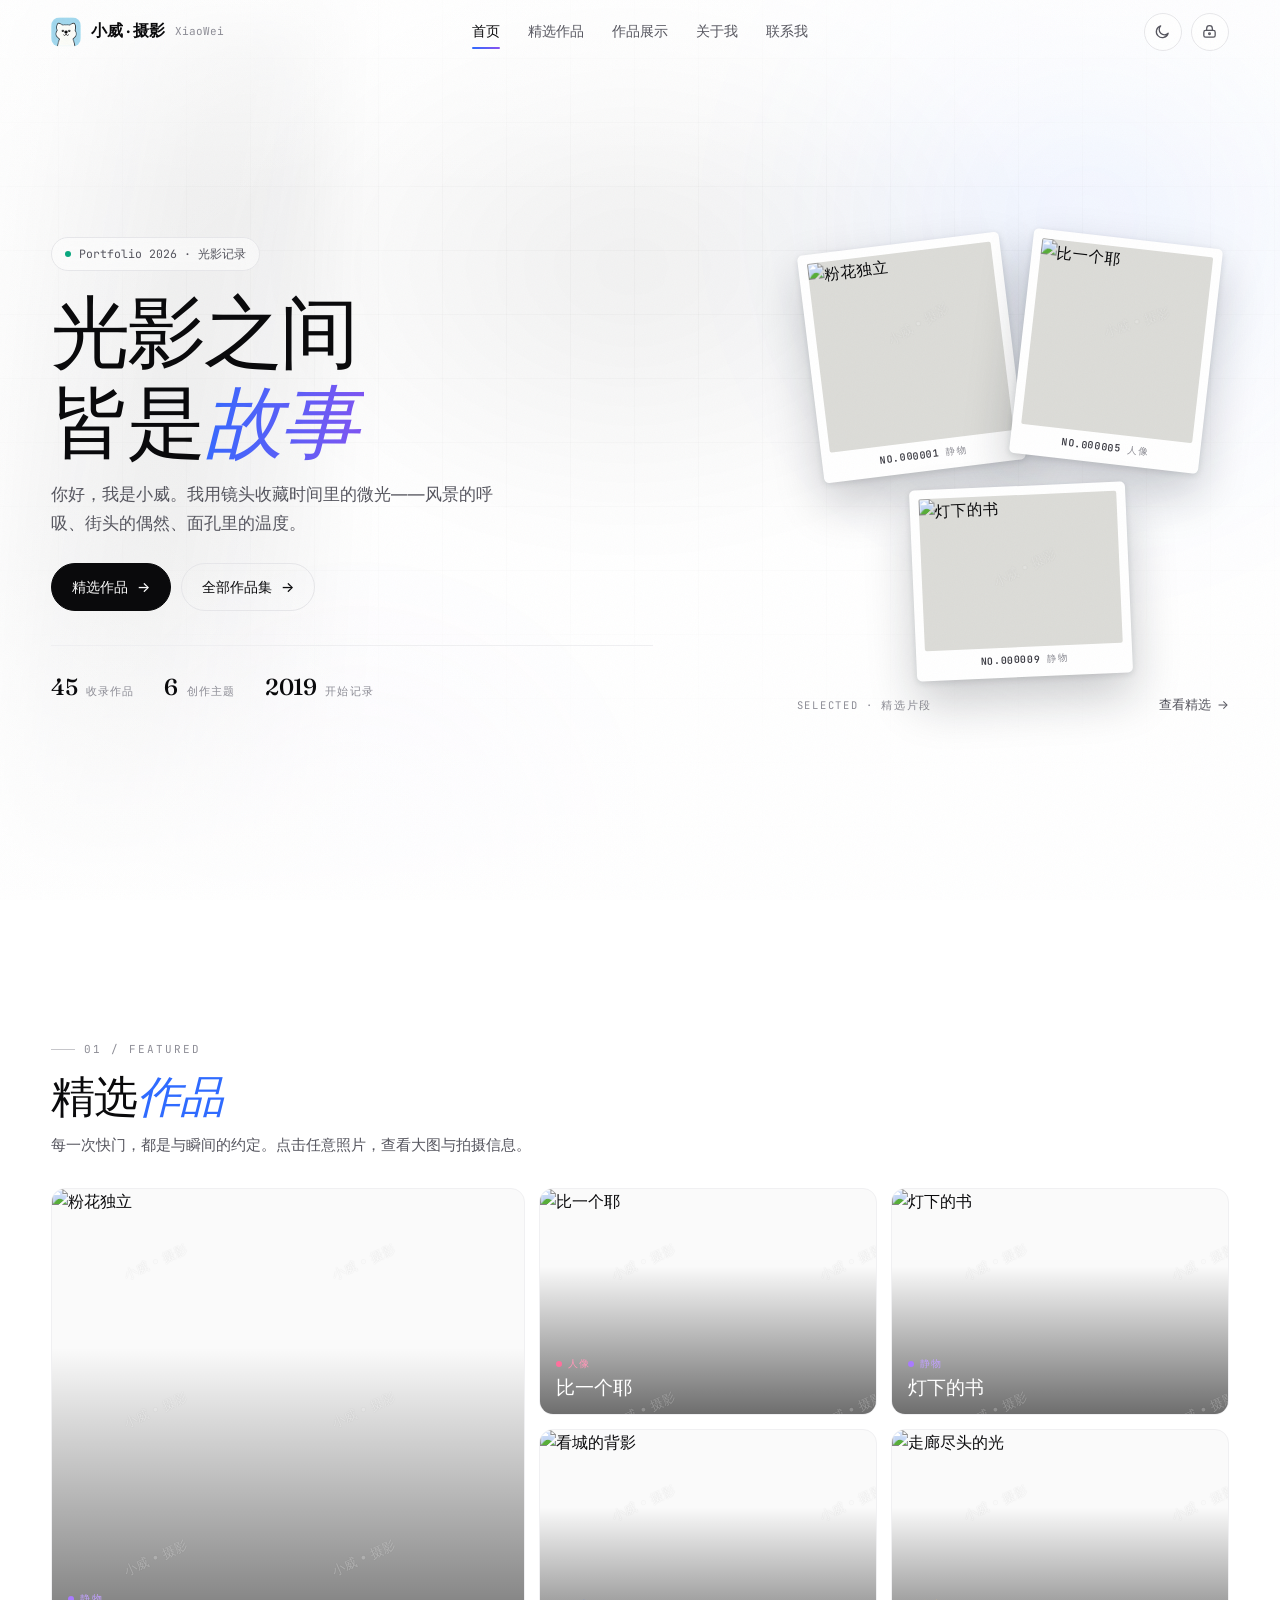
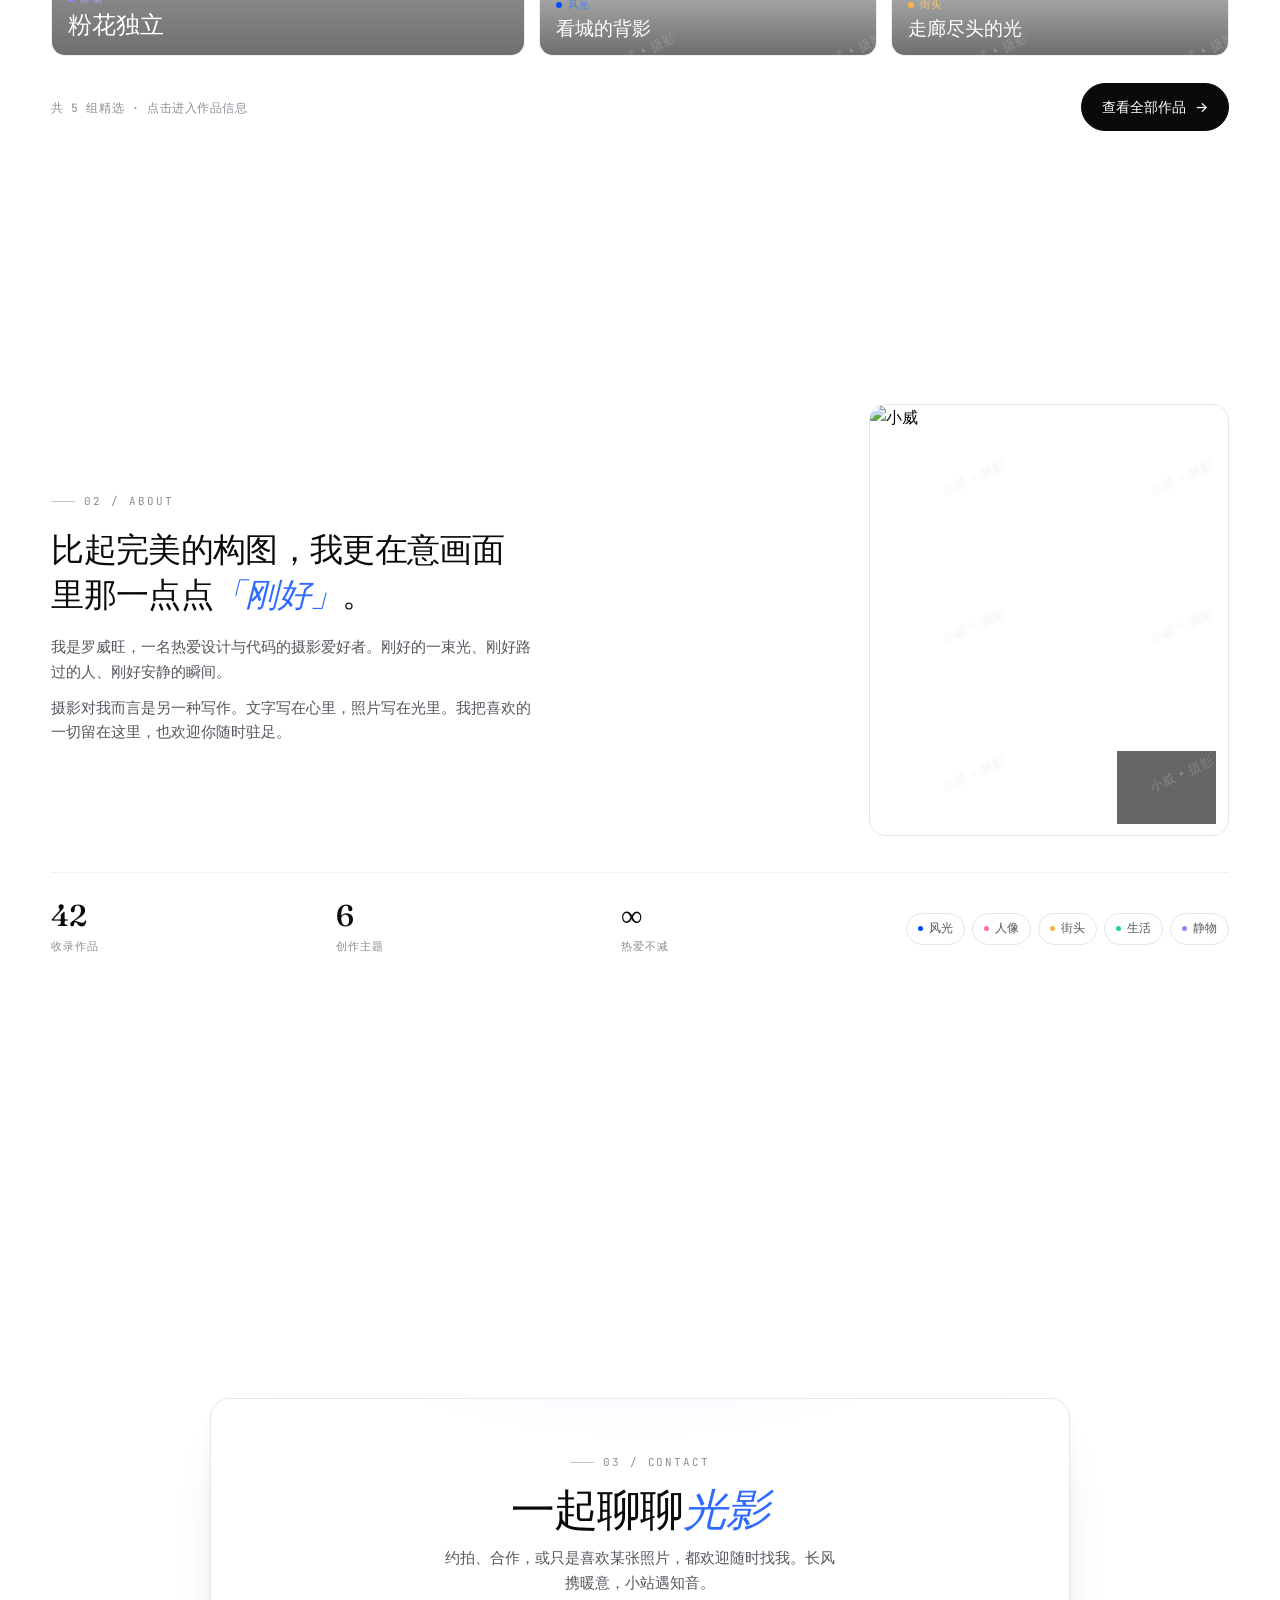
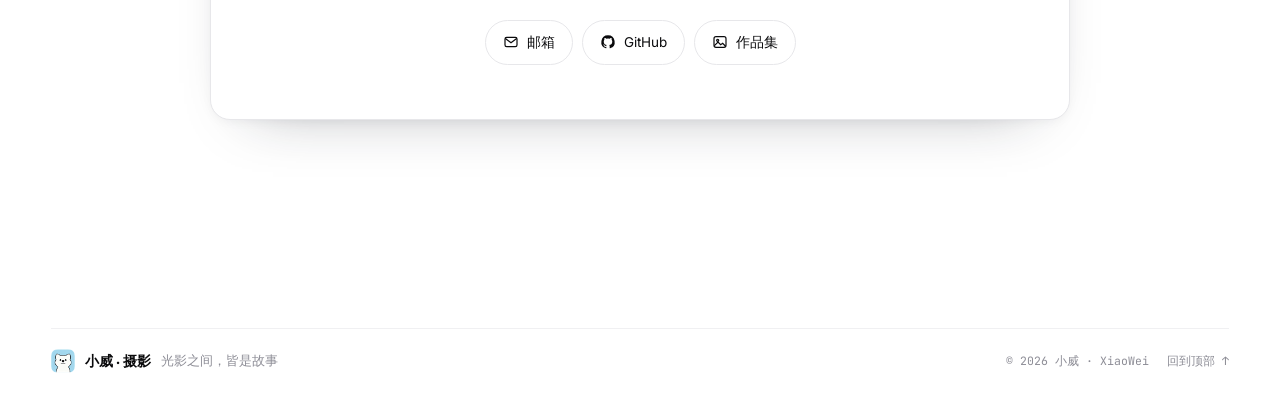
==== sywzs.html @ 2f523d9e "Update and rename seyinwaye.html to sywzs.html" ====
<!DOCTYPE html>
<html lang="zh-CN" data-theme="light" class="is-home js"><head>
<meta charset="UTF-8">
<meta name="viewport" content="width=device-width, initial-scale=1.0">
<meta name="color-scheme" content="dark light">
<title>小威 · 摄影</title>
<meta name="description" content="小威 · 摄影">
<link rel="icon" type="image/png" href="images/2026091175545-nobg.png">
<link rel="preconnect" href="https://fonts.googleapis.com">
<link rel="preconnect" href="https://fonts.gstatic.com" crossorigin="">
<link rel="stylesheet" href="https://fonts.googleapis.com/css2?family=Fraunces:ital,opsz,wght@0,9..144,300..600;1,9..144,300..600&amp;family=Inter:wght@400;500;600;700&amp;family=JetBrains+Mono:wght@400;500&amp;display=swap">
<script>
/* 首屏前置：主题与动画开关，避免闪烁 */
(function () {
  var d = document.documentElement;
  d.classList.add('js');
  try {
    var t = localStorage.getItem('xw:theme');
    if (!t) t = (window.matchMedia && window.matchMedia('(prefers-color-scheme: light)').matches) ? 'light' : 'dark';
    d.dataset.theme = t;
  } catch (e) {}
})();
</script>
<style>
/* ====================================================================
   小威 · 摄影  —  设计系统
   黑白为骨、彩色为神：中性灰阶打底，彩色只做点缀
   ==================================================================== */

/* ---------- 01 Token ---------- */
:root{
  --bg:#08080a;
  --bg-2:#0d0d10;
  --surface:#141417;
  --surface-2:#1b1b20;
  --line:#2a2a30;
  --line-2:#1c1c21;
  --fg:#f8f8f9;
  --fg-2:#9d9da6;
  --fg-3:#6d6d77;

  --accent:#5b8cff;
  --accent-2:#a97bff;
  --pink:#ff6f9c;
  --mint:#25d0a5;
  --amber:#ffb340;
  --accent-soft:rgba(91,140,255,.14);

  --scrim:rgba(0,0,0,.72);
  --shadow:0 30px 80px -50px rgba(0,0,0,.95);
  --shadow-2:0 18px 44px -28px rgba(0,0,0,.7);

  --serif:"Fraunces","Songti SC","Noto Serif SC",Georgia,"Times New Roman",serif;
  --sans:"Inter","PingFang SC","Microsoft YaHei","Noto Sans SC","Helvetica Neue",Arial,sans-serif;
  --mono:"JetBrains Mono",ui-monospace,SFMono-Regular,Consolas,Menlo,monospace;

  --wrap:1280px;
  --pad:clamp(18px,4vw,54px);
  --nav-h:64px;
  --ease:cubic-bezier(.22,.68,.28,1);
  --ease-out:cubic-bezier(.16,.84,.3,1);
}
html[data-theme="light"]{
  --bg:#ffffff;
  --bg-2:#f7f7f8;
  --surface:#ffffff;
  --surface-2:#fafafa;
  --line:#e7e7ea;
  --line-2:#f0f0f2;
  --fg:#0a0a0c;
  --fg-2:#56565f;
  --fg-3:#8d8d96;
  --accent:#2f6bff;
  --accent-2:#8a52f0;
  --pink:#e8457a;
  --mint:#0aa87f;
  --amber:#d98a00;
  --accent-soft:rgba(47,107,255,.10);
  --scrim:rgba(0,0,0,.66);
  --shadow:0 30px 70px -50px rgba(0,0,0,.45);
  --shadow-2:0 18px 40px -30px rgba(0,0,0,.35);
}

/* 分类色：彩色点缀的主要载体 */
[data-cat="风光"]{--cc:var(--accent)}
[data-cat="人像"]{--cc:var(--pink)}
[data-cat="街头"]{--cc:var(--amber)}
[data-cat="生活"]{--cc:var(--mint)}
[data-cat="静物"]{--cc:var(--accent-2)}
[data-cat="全部"]{--cc:var(--fg-2)}

/* ---------- 02 Base ---------- */
*,*::before,*::after{margin:0;padding:0;box-sizing:border-box}
html{
  -webkit-text-size-adjust:100%;scroll-behavior:auto;
  scrollbar-width:none;-ms-overflow-style:none;   /* 去掉整站滚动条 */
}
html::-webkit-scrollbar,body::-webkit-scrollbar,
.panel::-webkit-scrollbar,.sheet::-webkit-scrollbar{width:0;height:0;display:none}
/* 顶栏是 fixed 定位：文档只要横向溢出 12px，顶栏就会跟着变宽，
   三个圆形按钮看起来就会向右偏移（动画结束后才恢复）。这里给右侧留出余量。 */
.page-head{padding-right:2px}
.page-head .head-row{overflow:visible}
body{
  font-family:var(--sans);font-size:15.5px;line-height:1.72;
  background:var(--bg);color:var(--fg);
  overflow-x:hidden;-webkit-font-smoothing:antialiased;
  transition:background-color .45s ease,color .45s ease;
}
body.no-scroll{overflow:hidden}
img{
  display:block;max-width:100%;height:auto;
  /* 图片不允许拖拽 / 长按菜单 / 直接保存 */
  -webkit-user-drag:none;user-select:none;-webkit-user-select:none;
  pointer-events:none;-webkit-touch-callout:none;
}
a{color:inherit;text-decoration:none}
button,input,textarea{font:inherit;color:inherit;background:none;border:0}
button{cursor:pointer}
textarea{resize:none}
::selection{background:color-mix(in srgb,var(--accent) 42%,transparent);color:var(--fg)}
:focus-visible{outline:2px solid var(--accent);outline-offset:3px;border-radius:8px}

.wrap{width:100%;max-width:var(--wrap);margin:0 auto;padding-inline:var(--pad)}
.route-view{display:none}
.route-view.active{display:block}
/* 作品集页：内容少时也把版权栏压在页面底部 */
#view-works.active{display:flex;flex-direction:column;min-height:100vh}
#view-works.active .gallery-wrap{flex:1 0 auto}
#view-works.active .foot{padding-bottom:14px}
.mono{font-family:var(--mono)}

.grain{
  position:fixed;inset:0;z-index:200;pointer-events:none;opacity:.05;mix-blend-mode:overlay;
  background-image:url("data:image/svg+xml,%3Csvg xmlns='http://www.w3.org/2000/svg' width='150' height='150'%3E%3Cfilter id='n'%3E%3CfeTurbulence type='fractalNoise' baseFrequency='.9' numOctaves='3'/%3E%3C/filter%3E%3Crect width='100%25' height='100%25' filter='url(%23n)'/%3E%3C/svg%3E");
}
html[data-theme="light"] .grain{opacity:.035;mix-blend-mode:multiply}
/* 浅色模式下卡片用柔和投影代替纯描边，层次更清楚 */
html[data-theme="light"] .cta{
  box-shadow:0 26px 60px -42px rgba(24,28,40,.42),0 3px 14px -6px rgba(24,28,40,.10);
}
html[data-theme="light"] .cfab{
  box-shadow:0 20px 44px -30px rgba(24,28,40,.38),0 2px 10px -5px rgba(24,28,40,.09);
}

/* ---------- 03 动画系统 ---------- */
[data-anim]{
  transition:opacity .85s var(--ease-out),transform .85s var(--ease-out);
  transition-delay:var(--d,0ms);
}
html.js [data-anim]{opacity:0}
html.js [data-anim="up"]{transform:translate3d(0,28px,0)}
html.js [data-anim="fade"]{transform:none}
html.js [data-anim="left"]{transform:translate3d(-30px,0,0)}
html.js [data-anim="right"]{transform:translate3d(30px,0,0)}
html.js [data-anim="scale"]{transform:scale(.965)}
html.js [data-anim].in{opacity:1;transform:none}

html.js [data-anim="mask"]{opacity:1;transform:none}
[data-anim="mask"]{display:block;overflow:hidden;padding:.12em .1em .38em;margin:-.12em -.1em -.38em}
[data-anim="mask"]>span{display:block;transition:transform 1.05s var(--ease-out);transition-delay:var(--d,0ms)}
html.js [data-anim="mask"]>span{transform:translate3d(0,152%,0)}
html.js [data-anim="mask"].in>span{transform:none}

@keyframes riseIn{from{opacity:0;transform:translate3d(0,16px,0)}to{opacity:1;transform:none}}
@keyframes chipIn{from{opacity:0;transform:translate3d(-16px,6px,0)}to{opacity:1;transform:none}}
@keyframes popIn{from{opacity:0;transform:scale(.945)}to{opacity:1;transform:none}}
@keyframes fadeIn{from{opacity:0}to{opacity:1}}
@keyframes barIn{from{opacity:0;transform:translate3d(0,-100%,0)}to{opacity:1;transform:none}}
@keyframes panelIn{from{opacity:0;transform:translate3d(24px,0,0)}to{opacity:1;transform:none}}
@keyframes beat{0%{transform:scale(1)}28%{transform:scale(1.35)}50%{transform:scale(.94)}72%{transform:scale(1.12)}100%{transform:scale(1)}}
@keyframes spin{to{transform:rotate(360deg)}}
@keyframes drift{0%,100%{transform:translate3d(0,0,0) scale(1)}50%{transform:translate3d(3.5vw,2.5vw,0) scale(1.1)}}
@keyframes drift2{0%,100%{transform:translate3d(0,0,0) scale(1.08)}50%{transform:translate3d(-3vw,-2vw,0) scale(.94)}}
@keyframes gridPan{to{transform:translate3d(-64px,-64px,0)}}
@keyframes beamSweep{0%{transform:translate3d(-12vw,0,0);opacity:0}15%{opacity:.6}85%{opacity:.4}100%{transform:translate3d(105vw,0,0);opacity:0}}
@keyframes pulseDot{0%{box-shadow:0 0 0 0 color-mix(in srgb,var(--cc,var(--accent)) 60%,transparent)}70%{box-shadow:0 0 0 8px transparent}100%{box-shadow:0 0 0 0 transparent}}
@keyframes sheenText{0%,100%{background-position:0% 50%}50%{background-position:100% 50%}}

/* ---------- 04 顶栏 ---------- */
.topbar{
  position:fixed;inset:0 0 auto 0;z-index:100;height:var(--nav-h);
  display:flex;align-items:center;border-bottom:1px solid transparent;
  transition:background-color .35s ease,border-color .35s ease;
}
html.js .topbar{animation:barIn .7s var(--ease-out) .1s both}
.topbar.scrolled{
  background:color-mix(in srgb,var(--bg) 88%,transparent);
  backdrop-filter:saturate(150%) blur(18px);
  border-bottom-color:var(--line-2);
}
.bar{position:relative;display:flex;align-items:center;gap:14px;max-width:100%}
.brand{display:flex;align-items:center;gap:10px}
.brand img{width:30px;height:30px;border-radius:9px}
.brand b{font-family:var(--serif);font-weight:600;font-size:15.5px}
.brand span{font-family:var(--mono);font-size:11px;color:var(--fg-3)}
.nav{position:absolute;left:50%;transform:translateX(-50%);display:flex;align-items:center;gap:2px}
.nav a{
  position:relative;padding:8px 13px;border-radius:9px;font-size:14px;color:var(--fg-2);
  transition:color .22s;white-space:nowrap;
}
.nav a::after{
  content:"";position:absolute;left:13px;right:13px;bottom:3px;height:1.5px;border-radius:2px;
  background:linear-gradient(90deg,var(--accent),var(--accent-2));
  transform:scaleX(0);transform-origin:left;transition:transform .34s var(--ease-out);
}
.nav a:hover{color:var(--fg)}
.nav a.on{color:var(--fg)}
.nav a.on::after{transform:scaleX(1)}
.tools{display:flex;align-items:center;gap:9px;margin-left:auto}
.icon-btn{
  width:38px;height:38px;border-radius:10px;display:inline-flex;align-items:center;justify-content:center;
  border:1px solid var(--line);color:var(--fg-2);background:color-mix(in srgb,var(--surface) 70%,transparent);
  transition:color .2s,border-color .2s,transform .18s var(--ease-out);
}
.icon-btn:hover{color:var(--fg);border-color:var(--fg-3);transform:translateY(-1px)}
.icon-btn:active{transform:scale(.94)}
.icon-btn svg{width:17px;height:17px}
/* 切换主题时先冻结所有过渡，避免边框/文字颜色在整屏动画结束后才补变 */
html.no-transition *,html.no-transition *::before,html.no-transition *::after{transition:none!important}
/* 明暗切换：圆形按钮；点击后以按钮为圆心放大覆盖整屏 */
.round-btn{border-radius:50%;position:relative}
.round-btn svg{animation:themeIconIn .5s var(--ease-out)}
@keyframes themeIconIn{from{opacity:0;transform:scale(.35) rotate(-140deg)}to{opacity:1;transform:none}}
::view-transition-old(root),::view-transition-new(root){animation:none;mix-blend-mode:normal}
::view-transition-old(root){z-index:1}
::view-transition-new(root){z-index:2}
.menu-btn{display:none;border-radius:50%}
@media(max-width:1080px){.nav{display:none}.menu-btn{display:inline-flex}}

.sheet{
  position:fixed;inset:0;z-index:110;background:var(--bg);
  display:flex;flex-direction:column;padding:18px var(--pad) 28px;
  transform:translateY(-100%);visibility:hidden;
  transition:transform .55s var(--ease-out),visibility .55s;
}
.sheet.open{transform:none;visibility:visible}
.sheet-head{display:flex;align-items:center;justify-content:space-between;height:var(--nav-h);margin-bottom:18px}
.sheet-list{display:flex;flex-direction:column}
.sheet-list a{
  display:flex;align-items:center;padding:16px 4px;font-family:var(--serif);
  font-size:clamp(24px,6.4vw,32px);font-weight:500;border-bottom:1px solid var(--line-2);color:var(--fg-2);
  transition:color .2s;
}
.sheet-list a:hover,.sheet-list a.on{color:var(--fg)}
.sheet .sfoot{margin-top:auto;font-family:var(--mono);font-size:12px;color:var(--fg-3);letter-spacing:.06em}

/* ---------- 05 按钮 ---------- */
.btn{
  display:inline-flex;align-items:center;gap:9px;padding:11px 20px;border-radius:999px;
  border:1px solid var(--line);background:transparent;font-size:14px;font-weight:500;
  transition:transform .2s var(--ease-out),border-color .2s,background-color .2s,color .2s;
}
.btn svg{width:16px;height:16px}
.btn:hover{transform:translateY(-2px);border-color:var(--fg-3)}
.btn--primary{background:var(--fg);border-color:var(--fg);color:var(--bg)}
.btn--primary:hover{background:color-mix(in srgb,var(--fg) 86%,transparent)}
.btn .arw{transition:transform .3s var(--ease-out)}
.btn:hover .arw{transform:translateX(4px)}

/* ---------- 06 整屏 ---------- */
.screen{
  position:relative;min-height:100svh;display:flex;flex-direction:column;justify-content:center;
  padding:calc(var(--nav-h) + 26px) 0 clamp(18px,3vh,32px);
}
.eyebrow{
  display:inline-flex;align-items:center;gap:9px;font-family:var(--mono);
  font-size:11px;color:var(--fg-3);letter-spacing:.18em;text-transform:uppercase;
}
.eyebrow::before{content:"";width:24px;height:1px;background:currentColor;opacity:.5}
.sec-head h2,.h2{
  font-family:var(--serif);font-weight:500;font-size:clamp(26px,3.7vw,44px);
  line-height:1.1;letter-spacing:-.025em;margin:14px 0 12px;
}
.sec-head h2 em{font-style:italic;color:var(--accent)}
.sec-head p{color:var(--fg-2);font-size:14.5px;max-width:58ch}
.dot{width:6px;height:6px;border-radius:50%;background:var(--cc,var(--accent));display:inline-block;flex:0 0 auto}

/* ---------- 07 Hero ---------- */
.hero{padding-bottom:clamp(30px,5vh,56px);overflow:hidden}
.hero-bg{position:absolute;inset:0;z-index:0;overflow:hidden;background:var(--bg)}
.hero-bg>span{position:absolute;display:block;pointer-events:none}

.l-spot{
  width:120vw;height:120vh;left:-25vw;top:-40vh;
  background:radial-gradient(38% 38% at 62% 58%,color-mix(in srgb,var(--fg) 12%,transparent),transparent 70%);
  filter:blur(40px);opacity:.9;animation:drift 30s ease-in-out infinite;
}
.l-halo{
  width:62vw;height:62vw;right:-16vw;top:-14vw;border-radius:50%;
  background:radial-gradient(circle at 50% 50%,var(--accent),transparent 62%);
  filter:blur(90px);opacity:.2;animation:drift2 36s ease-in-out infinite;
}
.l-halo2{
  width:44vw;height:44vw;left:6vw;bottom:-18vw;border-radius:50%;
  background:radial-gradient(circle at 50% 50%,var(--accent-2),transparent 64%);
  filter:blur(90px);opacity:.14;animation:drift 42s ease-in-out infinite reverse;
}
.l-grid{
  inset:-70px;opacity:.5;animation:gridPan 34s linear infinite;
  background-image:
    linear-gradient(to right,color-mix(in srgb,var(--fg) 9%,transparent) 1px,transparent 1px),
    linear-gradient(to bottom,color-mix(in srgb,var(--fg) 9%,transparent) 1px,transparent 1px);
  background-size:64px 64px;
  -webkit-mask-image:radial-gradient(120% 95% at 50% 30%,#000 8%,transparent 72%);
  mask-image:radial-gradient(120% 95% at 50% 30%,#000 8%,transparent 72%);
}
.l-beam{
  top:0;bottom:0;width:26vw;
  background:linear-gradient(100deg,transparent,color-mix(in srgb,var(--fg) 7%,transparent) 50%,transparent);
  filter:blur(30px);animation:beamSweep 19s ease-in-out infinite;
}
.l-vig{
  inset:0;background:
    radial-gradient(120% 90% at 50% 40%,transparent 30%,color-mix(in srgb,var(--bg) 88%,transparent) 100%),
    linear-gradient(180deg,color-mix(in srgb,var(--bg) 70%,transparent) 0%,transparent 22%,transparent 62%,var(--bg) 100%);
}
html[data-theme="light"] .l-spot{opacity:.5}
html[data-theme="light"] .l-halo{opacity:.09}
html[data-theme="light"] .l-halo2{opacity:.06}
html[data-theme="light"] .l-grid{
  opacity:.38;
  background-image:
    linear-gradient(to right,color-mix(in srgb,var(--fg) 6%,transparent) 1px,transparent 1px),
    linear-gradient(to bottom,color-mix(in srgb,var(--fg) 6%,transparent) 1px,transparent 1px);
}

.hero-grid{
  position:relative;z-index:1;display:grid;grid-template-columns:1.08fr .92fr;
  gap:clamp(28px,5vw,72px);align-items:center;
}
@media(max-width:960px){.hero-grid{grid-template-columns:1fr}}
.hero-copy .kicker{
  display:inline-flex;align-items:center;gap:8px;font-family:var(--mono);font-size:11.5px;
  color:var(--fg-2);border:1px solid var(--line);border-radius:999px;padding:6px 13px;
  background:color-mix(in srgb,var(--surface) 55%,transparent);backdrop-filter:blur(8px);
}
.hero-copy .kicker .dot{background:var(--mint);animation:pulseDot 2.6s infinite}
.hero h1{
  font-family:var(--serif);font-weight:500;font-size:clamp(38px,6.2vw,84px);line-height:1.02;
  letter-spacing:-.035em;margin:20px 0 18px;
}
.hero h1 em{
  font-style:italic;
  /* 内边距把渐变背景盒撑大，避免「事」的长竖钩落在盒外被裁掉 */
  padding:.14em .1em .34em;margin:-.14em -.1em -.34em;
  background:linear-gradient(96deg,var(--accent) 0%,var(--accent-2) 52%,var(--accent) 100%);
  background-size:220% 100%;-webkit-background-clip:text;background-clip:text;color:transparent;
  animation:sheenText 9s ease-in-out infinite;
}
.hero .lead{max-width:46ch;color:var(--fg-2);font-size:clamp(14.5px,1.5vw,16.5px)}
.hero-actions{display:flex;flex-wrap:wrap;gap:10px;margin-top:26px}
.hero-meta{display:flex;flex-wrap:wrap;gap:10px 30px;margin-top:34px;padding-top:22px;border-top:1px solid var(--line-2)}
.hero-meta div{display:flex;align-items:baseline;gap:9px}
.hero-meta b{font-family:var(--serif);font-size:23px;font-weight:500;letter-spacing:-.02em}
.hero-meta span{font-family:var(--mono);font-size:10.5px;color:var(--fg-3);letter-spacing:.1em;text-transform:uppercase}

.hero-media{justify-self:end;width:100%;max-width:432px;--pol:#f7f6f3;--pol-ink:#42424a;--pol-sub:#8f8f97}
html[data-theme="light"] .hero-media{--pol:#ffffff;--pol-ink:#3a3a42;--pol-sub:#8c8c94}
@media(max-width:960px){.hero-media{display:none}}
/* 拍立得散落：三张白边相纸轻微倾斜叠放，鼠标移上去摆正 */
.hm-scatter{position:relative;height:min(56svh,452px)}
.hm-pol{
  position:absolute;display:flex;flex-direction:column;margin:0;
  padding:9px 9px 30px;border-radius:5px;background:var(--pol);
  box-shadow:0 22px 48px rgba(0,0,0,.45),0 2px 6px rgba(0,0,0,.25);
  transition:transform .6s var(--ease-out),box-shadow .4s var(--ease-out);
}
html[data-theme="light"] .hm-pol{box-shadow:0 22px 48px rgba(20,22,30,.22),0 2px 6px rgba(20,22,30,.12)}
.hm-photo{position:relative;flex:1;min-height:0;overflow:hidden;border-radius:2px;background:#dcdcd8}
.hm-photo img{width:100%;height:100%;object-fit:cover}
.hm-pol figcaption{
  position:absolute;left:0;right:0;bottom:8px;display:flex;align-items:baseline;justify-content:center;gap:7px;
  font-family:var(--mono);font-size:10px;letter-spacing:.06em;color:var(--pol-ink);
}
.hm-pol figcaption b{font-weight:600}
.hm-pol figcaption i{font-style:normal;color:var(--pol-sub);font-size:9.5px}
.hm-pol.p1{width:47%;aspect-ratio:216/244;left:3%;top:3%;transform:rotate(-7deg);z-index:1}
.hm-pol.p2{width:44%;aspect-ratio:200/238;right:4%;top:2%;transform:rotate(6.5deg);z-index:2}
.hm-pol.p3{width:50%;aspect-ratio:222/196;left:27%;bottom:1%;transform:rotate(-2.5deg);z-index:3}
.hm-pol:hover{transform:rotate(0deg) scale(1.035);z-index:6;
  box-shadow:0 30px 64px rgba(0,0,0,.55),0 3px 8px rgba(0,0,0,.3)}
html[data-theme="light"] .hm-pol:hover{box-shadow:0 30px 64px rgba(20,22,30,.26),0 3px 8px rgba(20,22,30,.14)}
.hm-foot{display:flex;align-items:center;justify-content:space-between;gap:12px;margin-top:13px}
.hm-cap{font-family:var(--mono);font-size:10.5px;color:var(--fg-3);letter-spacing:.16em;text-transform:uppercase}
.hm-more{display:inline-flex;align-items:center;gap:6px;font-size:12.5px;color:var(--fg-2);transition:color .2s}
.hm-more:hover{color:var(--fg)}
.hm-more i{font-style:normal;transition:transform .3s var(--ease-out)}
.hm-more:hover i{transform:translateX(3px)}

/* ---------- 08 精选（编辑式网格） ---------- */
.feature .sec-head{margin-bottom:clamp(20px,3.4vh,34px)}
.fgrid{
  display:grid;gap:14px;grid-template-columns:1.4fr 1fr 1fr;grid-template-rows:repeat(2,minmax(0,1fr));
  height:min(52svh,470px);
}
@media(max-width:900px){
  .fgrid{grid-template-columns:1fr 1fr;grid-template-rows:auto;height:auto}
  .fgrid .fcell{height:26svh}
  .fgrid .fcell:first-child{grid-column:1/-1;grid-row:auto;height:40svh}
}
.fcell{
  position:relative;display:block;width:100%;height:100%;padding:0;overflow:hidden;text-align:left;
  border-radius:14px;background:var(--surface-2);cursor:zoom-in;border:1px solid var(--line-2);
}
.fcell:first-child{grid-row:span 2}
.fcell img{width:100%;height:100%;object-fit:cover;transition:transform 1.2s var(--ease-out)}
.fcell:hover img,.fcell:focus-visible img{transform:scale(1.05)}
.fcell .scrim{
  position:absolute;inset:auto 0 0 0;height:66%;pointer-events:none;opacity:.85;transition:opacity .35s;
  background:linear-gradient(180deg,transparent,var(--scrim));
}
.fcell:hover .scrim{opacity:1}
.fcell .cap{
  position:absolute;left:0;right:0;bottom:0;display:flex;align-items:flex-end;
  justify-content:space-between;gap:12px;padding:15px 16px;
}
.fcell .cap .txt{display:flex;flex-direction:column;gap:3px;min-width:0}
.fcell .cap .cat{
  display:inline-flex;align-items:center;gap:6px;font-family:var(--mono);font-size:10px;
  letter-spacing:.14em;text-transform:uppercase;color:color-mix(in srgb,var(--cc,var(--accent)) 72%,#fff);
}
.fcell .cap h3{
  font-family:var(--serif);font-weight:500;font-size:clamp(15px,1.5vw,19px);color:#fff;line-height:1.25;
  white-space:nowrap;overflow:hidden;text-overflow:ellipsis;
}
.fcell:first-child .cap h3{font-size:clamp(17px,1.9vw,24px)}
.fcell .go{
  flex:0 0 auto;width:32px;height:32px;border-radius:50%;display:inline-flex;align-items:center;justify-content:center;
  background:#111116;border:1px solid rgba(255,255,255,.18);color:#fff;
  opacity:0;transform:translateY(6px);transition:opacity .35s,transform .35s var(--ease-out);
}
.fcell:hover .go,.fcell:focus-visible .go{opacity:1;transform:none}
.fcell .go svg{width:15px;height:15px}
.feature-foot{display:flex;flex-wrap:wrap;align-items:center;justify-content:space-between;gap:14px;margin-top:clamp(18px,3vh,28px)}
.feature-foot .hint{font-family:var(--mono);font-size:11.5px;color:var(--fg-3);letter-spacing:.05em}

/* ---------- 09 关于 ---------- */
.about-grid{display:grid;grid-template-columns:1.15fr .85fr;gap:clamp(26px,4.6vw,68px);align-items:center}
@media(max-width:920px){.about-grid{grid-template-columns:1fr;gap:26px}}
.about-copy .about-quote{
  font-family:var(--serif);font-weight:500;font-size:clamp(21px,2.7vw,33px);line-height:1.36;
  letter-spacing:-.02em;margin:16px 0 18px;max-width:22ch;color:var(--fg);
}
.about-copy .about-quote em{font-style:italic;color:var(--accent)}
.about-copy p{color:var(--fg-2);font-size:14.5px;margin-bottom:11px;max-width:54ch}
.about-strip{
  display:grid;grid-template-columns:repeat(3,minmax(0,1fr)) auto;gap:16px;align-items:center;
  margin-top:clamp(24px,4vh,38px);padding-top:clamp(18px,3vh,26px);border-top:1px solid var(--line-2);
}
@media(max-width:920px){.about-strip{grid-template-columns:repeat(3,1fr);gap:12px}.about-strip .gear{grid-column:1/-1}}
.about-strip .stat b{display:block;font-family:var(--serif);font-size:clamp(22px,2.5vw,30px);font-weight:500;line-height:1.1}
.about-strip .stat span{font-family:var(--mono);font-size:10.5px;color:var(--fg-3);letter-spacing:.1em;text-transform:uppercase}
.gear{display:flex;flex-wrap:wrap;gap:7px;justify-content:flex-end}
@media(max-width:920px){.gear{justify-content:flex-start}}
.gear span{
  display:inline-flex;align-items:center;gap:6px;font-size:11.5px;color:var(--fg-2);
  border:1px solid var(--line);border-radius:999px;padding:5px 11px;
  transition:color .2s,border-color .2s,transform .2s var(--ease-out);
}
.gear span:hover{color:var(--fg);border-color:var(--fg-3);transform:translateY(-2px)}
.gear span::before{content:"";width:5px;height:5px;border-radius:50%;background:var(--cc,var(--fg-3))}
.about-portrait{
  position:relative;border-radius:16px;overflow:hidden;border:1px solid var(--line);
  width:100%;max-width:360px;justify-self:end;
}
@media(max-width:920px){.about-portrait{justify-self:start;max-width:300px}}
.about-portrait img{width:100%;height:min(48svh,430px);object-fit:cover}
.about-portrait .badge{
  position:absolute;right:12px;bottom:12px;border-radius:10px;padding:8px 12px;color:#fff;
  background:rgba(0,0,0,.6);backdrop-filter:blur(8px);border:1px solid rgba(255,255,255,.16);
}
.about-portrait .badge b{display:block;font-family:var(--serif);font-size:16px}
.about-portrait .badge span{font-family:var(--mono);font-size:10px;color:rgba(255,255,255,.7)}

/* ---------- 10 联系 + 版权（同屏） ---------- */
.contact-screen{justify-content:space-between}
.contact-main{display:flex;flex-direction:column;justify-content:center;flex:1;padding-block:clamp(16px,4vh,50px)}
.cta{
  position:relative;overflow:hidden;border:1px solid var(--line);border-radius:20px;
  padding:clamp(28px,4.4vw,54px);text-align:center;max-width:860px;margin:0 auto;width:100%;background:var(--surface);
}
.cta::before{
  content:"";position:absolute;inset:-40% -10% auto;height:180%;pointer-events:none;
  background:radial-gradient(50% 42% at 50% 0%,var(--accent-soft),transparent 70%);
}
.cta>*{position:relative}
.cta h2{font-family:var(--serif);font-weight:500;font-size:clamp(26px,3.8vw,44px);line-height:1.08;letter-spacing:-.025em;margin:14px 0 12px}
.cta h2 em{font-style:italic;color:var(--accent)}
.cta p{color:var(--fg-2);max-width:44ch;margin:0 auto 24px;font-size:14.5px}
.social{display:flex;flex-wrap:wrap;justify-content:center;gap:9px}
.social a{
  display:inline-flex;align-items:center;gap:8px;padding:10px 17px;border-radius:999px;
  border:1px solid var(--line);font-size:13.5px;
  transition:transform .2s var(--ease-out),border-color .2s,color .2s;
}
.social a:hover{transform:translateY(-3px);border-color:var(--fg-3);color:var(--fg)}
.social a svg{width:16px;height:16px}
.foot{
  display:flex;flex-wrap:wrap;gap:12px 26px;align-items:center;justify-content:space-between;
  padding-top:20px;border-top:1px solid var(--line-2);
}
.foot-brand{display:flex;align-items:center;gap:10px}
.foot-brand img{width:24px;height:24px;border-radius:7px}
.foot-brand b{font-family:var(--serif);font-weight:600;font-size:14px}
.foot-line{font-size:12.5px;color:var(--fg-3)}
.foot-right{display:flex;align-items:center;gap:18px;font-family:var(--mono);font-size:11.5px;color:var(--fg-3)}
.foot-right a{transition:color .2s}
.foot-right a:hover{color:var(--fg)}
@media(max-width:720px){.foot{flex-direction:column;align-items:center;text-align:center;gap:12px}}

/* ====================================================================
   作品集
   ==================================================================== */
.page-head{padding-top:calc(var(--nav-h) + clamp(30px,6vh,64px));padding-bottom:clamp(16px,2.6vh,26px)}
.crumbs{display:flex;align-items:center;gap:9px;font-family:var(--mono);font-size:11.5px;color:var(--fg-3)}
.crumbs a{transition:color .2s}
.crumbs a:hover{color:var(--fg)}
.head-row{display:flex;align-items:flex-end;justify-content:space-between;gap:22px;flex-wrap:wrap;margin-top:16px}
.page-head h1{font-family:var(--serif);font-weight:500;font-size:clamp(28px,4.4vw,56px);line-height:1.02;letter-spacing:-.03em}
.page-head h1 em{font-style:italic;color:var(--accent)}
.head-meta{text-align:right}
.head-meta .big{font-family:var(--serif);font-size:clamp(26px,3.3vw,40px);line-height:1;letter-spacing:-.02em}
.head-meta .lbl{font-family:var(--mono);font-size:10.5px;color:var(--fg-3);letter-spacing:.16em;margin-top:5px;text-transform:uppercase}
.head-note{margin-top:14px;color:var(--fg-2);font-size:14px;max-width:58ch}

/* ====================================================================
   作品展示（重构版）
   性能策略：
   1) 网格只加载 640px 缩略图（单张 ~37KB，全站 ~1.7MB），大图只在详情页按需加载；
   2) 瀑布流用纯 CSS columns，彻底移除滚动/缩放时的 JS 逐卡测算（布局抖动源）；
   3) 卡片用 contain + content-visibility，屏幕外的卡片不参与渲染；
   4) 进场动画改为“图片 onload 淡入”，不再对每张卡注册滚动监听。
   ==================================================================== */
.gallery-wrap{padding-bottom:clamp(52px,9vh,104px)}

/* ---------- 吸顶工具条：桌面端保持原始样式 ---------- */
.toolbar{
  position:sticky;top:var(--nav-h);z-index:60;padding-block:11px;margin-bottom:26px;
  background:color-mix(in srgb,var(--bg) 90%,transparent);backdrop-filter:saturate(150%) blur(16px);
  border-block:1px solid var(--line-2);
}
.bar-2{display:flex;flex-wrap:wrap;gap:12px;align-items:center;justify-content:space-between}
.chips{display:flex;flex-wrap:wrap;gap:7px}
.chip{
  display:inline-flex;align-items:center;gap:7px;padding:7px 14px;border-radius:999px;
  border:1px solid var(--line);font-size:13px;color:var(--fg-2);
  animation:chipIn .62s var(--ease-out) backwards;animation-delay:calc(var(--i,0) * 90ms);
  transition:color .2s,border-color .2s,background-color .2s,transform .2s var(--ease-out);
}
.chip:hover{color:var(--fg);border-color:var(--fg-3);transform:translateY(-1px)}
.chip.on{
  color:var(--cc,var(--fg));border-color:color-mix(in srgb,var(--cc,var(--fg)) 45%,transparent);
  background:color-mix(in srgb,var(--cc,var(--fg)) 14%,transparent);
}
.chip i{font-style:normal;font-family:var(--mono);font-size:10.5px;opacity:.6}
.chip .cdot{width:6px;height:6px;border-radius:50%;background:var(--cc,var(--fg-3));flex:0 0 auto;display:inline-block;transition:transform .2s var(--ease-out)}
.chip:hover .cdot{transform:scale(1.25)}
.count{font-family:var(--mono);font-size:11.5px;color:var(--fg-3)}
.count b{color:var(--fg)}

/* ---------- 仅移动端出现的控件：桌面端全部不显示 ---------- */
.wbar-tools{display:none}
.wfbtn{display:none}
.wsheet{position:fixed;inset:0;z-index:210;display:none}
.wsheet.open{display:block}
.wsheet-bd{position:absolute;inset:0;background:rgba(0,0,0,.48);animation:wsFade .22s ease both}
.wsheet-pan{
  position:absolute;left:0;right:0;bottom:0;padding:16px var(--pad) calc(20px + env(safe-area-inset-bottom));
  background:var(--surface);border-top:1px solid var(--line);border-radius:20px 20px 0 0;
  box-shadow:0 -24px 60px -30px rgba(0,0,0,.65);animation:wsUp .28s var(--ease-out) both;
}
@keyframes wsFade{from{opacity:0}to{opacity:1}}
@keyframes wsUp{from{transform:translateY(18px);opacity:.6}to{transform:none;opacity:1}}
.wsheet-grab{width:38px;height:4px;border-radius:99px;background:var(--line);margin:0 auto 14px}
.wsheet-grp+.wsheet-grp{margin-top:16px}
.wsheet-grp h4{font-size:11.5px;font-weight:600;letter-spacing:.1em;color:var(--fg-3);text-transform:uppercase;margin:0 0 9px}
.wsheet-ops{display:grid;grid-template-columns:1fr 1fr;gap:8px}
.wsheet-ops>button{
  display:inline-flex;align-items:center;justify-content:center;gap:7px;height:44px;padding:0 10px;
  border:1px solid var(--line);border-radius:12px;background:var(--surface-2);color:var(--fg-2);
  font-size:13.5px;white-space:nowrap;transition:color .18s,border-color .18s,background-color .18s;
}
.wsheet-ops>button svg{width:16px;height:16px;flex:0 0 auto}
.wsheet-ops>button.on{
  color:var(--fg);border-color:color-mix(in srgb,var(--fg) 32%,transparent);
  background:color-mix(in srgb,var(--fg) 9%,transparent);
}
.wsheet-reset{
  width:100%;height:44px;margin-top:16px;border:1px solid var(--line);border-radius:12px;
  background:none;color:var(--fg-3);font-size:13.5px;transition:color .18s,border-color .18s;
}
.wsheet-reset:hover{color:var(--fg);border-color:var(--fg-3)}

/* ---------- 移动端：桌面工具条里的排序/版式按钮移入底部面板，标签单行横滑 ---------- */
@media(max-width:760px){
  .bar-2{flex-wrap:nowrap;gap:6px 10px;align-items:center}
  .chips{
    flex:1 1 100%;min-width:0;flex-wrap:nowrap;overflow-x:auto;overflow-y:hidden;
    scrollbar-width:none;-ms-overflow-style:none;scroll-snap-type:x proximity;
    margin-inline:calc(var(--pad) * -1);padding-inline:var(--pad) 18px;
    -webkit-mask-image:linear-gradient(90deg,#000 calc(100% - 26px),transparent);
    mask-image:linear-gradient(90deg,#000 calc(100% - 26px),transparent);
  }
  .chips::-webkit-scrollbar{display:none}
  .chip{scroll-snap-align:start;padding:6px 12px;font-size:12.5px}
  .chip i{font-size:10px}
  .count{flex:1 1 100%;font-size:11px}
  .wbar-tools{display:flex;flex:1 1 100%;align-items:center;flex-wrap:nowrap;gap:7px;margin-left:0}
  #qClear{display:none}
  #qClear:not([hidden]){
    display:inline-flex;flex:0 0 auto;align-items:center;justify-content:center;
    width:34px;height:34px;padding:0;border:1px solid var(--line);border-radius:999px;
    background:var(--surface);color:var(--fg-2);font-size:16px;line-height:1;
  }
  .wfbtn{
    display:inline-flex;flex:0 0 auto;align-items:center;justify-content:center;
    width:34px;height:34px;padding:0;border:1px solid var(--line);border-radius:999px;
    background:var(--surface);color:var(--fg-2);
  }
  .wsearch{
    display:flex;flex:1 1 auto;min-width:0;align-items:center;gap:8px;
    height:34px;padding:0 12px;border:1px solid var(--line);border-radius:999px;
    background:var(--surface);color:var(--fg-3);
  }
  .wsearch svg{width:15px;height:15px;flex:0 0 auto}
  .wsearch input{width:100%;min-width:0;background:none;border:0;outline:none;font-size:13px;color:var(--fg)}
  .gallery-empty{padding:56px 0}
}

/* ---------- 画廊容器 ---------- */
.gallery{display:block;min-height:40vh;transition:opacity .18s ease}
.gallery.swap{opacity:.35}

/* ---------- 网格模式（等比裁切，整页高度稳定） ---------- */
.mode-grid .gallery{display:grid;grid-template-columns:repeat(3,minmax(0,1fr));gap:18px}
@media(max-width:1180px){.mode-grid .gallery{grid-template-columns:repeat(2,minmax(0,1fr));gap:14px}}
@media(max-width:600px){.mode-grid .gallery{grid-template-columns:1fr;gap:12px}}

/* ---------- 瀑布流模式（CSS columns，零 JS 测算） ---------- */
.mode-masonry .gallery{columns:3;column-gap:18px}
@media(max-width:1180px){.mode-masonry .gallery{columns:2;column-gap:14px}}
@media(max-width:600px){.mode-masonry .gallery{columns:1}}

/* ---------- 作品卡片 ---------- */
.pcard{
  position:relative;display:block;margin:0;padding:0;width:100%;text-align:left;
  border:1px solid var(--line-2);border-radius:12px;background:var(--surface-2);overflow:hidden;
  cursor:zoom-in;contain:layout paint style;
}
.mode-masonry .pcard{break-inside:avoid;margin-bottom:14px;content-visibility:auto;contain-intrinsic-size:auto 380px}
@media(max-width:480px){.mode-masonry .pcard{margin-bottom:10px}}
.pcard-media{position:relative;display:block;overflow:hidden}
.mode-grid .pcard-media{aspect-ratio:4/3}
.pcard img{
  width:100%;height:100%;object-fit:cover;display:block;
  opacity:0;transition:opacity .45s ease;
}
.pcard img.ld{opacity:1}
.mode-masonry .pcard img{height:auto}
.pcard::after{                    /* 悬停时的一层极淡网格 */
  content:"";position:absolute;inset:0;pointer-events:none;
  background:linear-gradient(180deg,transparent 46%,rgba(0,0,0,.5));
  opacity:0;transition:opacity .28s ease;
}
.pcard:hover::after,.pcard:focus-visible::after{opacity:1}
.pcard-info{
  position:absolute;inset:auto 0 0 0;z-index:2;padding:14px 15px;
  display:flex;flex-direction:column;gap:2px;
  opacity:0;transform:translateY(8px);
  transition:opacity .28s ease,transform .34s var(--ease-out);
}
.pcard:hover .pcard-info,.pcard:focus-visible .pcard-info{opacity:1;transform:none}
.pcard-no{font-family:var(--mono);font-size:10px;letter-spacing:.14em;color:rgba(255,255,255,.7)}
.pcard-title{font-family:var(--serif);font-weight:500;font-size:clamp(15px,1.35vw,19px);line-height:1.26;color:#fff}
.pcard-meta{font-size:11.5px;color:rgba(255,255,255,.68);font-family:var(--mono)}
.pcard-go{
  position:absolute;top:11px;right:11px;z-index:2;width:28px;height:28px;border-radius:50%;
  display:inline-flex;align-items:center;justify-content:center;
  background:rgba(12,12,16,.72);border:1px solid rgba(255,255,255,.2);color:#fff;
  opacity:0;transform:scale(.86);transition:opacity .26s ease,transform .3s var(--ease-out);
}
.pcard:hover .pcard-go,.pcard:focus-visible .pcard-go{opacity:1;transform:none}
.pcard-go svg{width:12px;height:12px}
.pcard-tag{
  position:absolute;top:11px;left:11px;z-index:2;
  font-family:var(--mono);font-size:10px;letter-spacing:.1em;text-transform:uppercase;
  padding:3px 8px;border-radius:999px;color:rgba(255,255,255,.86);
  background:rgba(12,12,16,.5);border:1px solid rgba(255,255,255,.14);
  opacity:0;transition:opacity .26s ease;
}
.pcard:hover .pcard-tag,.pcard:focus-visible .pcard-tag{opacity:1}
/* 触屏设备没有 hover：常驻显示标题层 */
@media(hover:none){
  .pcard::after{opacity:1}
  .pcard-info{opacity:1;transform:none}
  .pcard-tag{opacity:1}
  .pcard-go{opacity:1;transform:none}
}
.gallery-empty{
  grid-column:1/-1;column-span:all;text-align:center;color:var(--fg-3);
  font-family:var(--mono);font-size:12.5px;padding:72px 0;
}
.gallery-empty b{display:block;font-family:var(--sans);font-size:16px;color:var(--fg-2);margin-bottom:6px;font-weight:500}

/* ====================================================================
   加载等待
   ==================================================================== */
.loader{
  position:fixed;inset:0;z-index:190;display:grid;place-items:center;background:var(--bg);
  opacity:0;visibility:hidden;transition:opacity .35s var(--ease-out),visibility .35s;
}
.loader.open{opacity:1;visibility:visible}
/* 只保留：圆形转圈 + 「加载中…」 */
.loader-inner{display:flex;flex-direction:column;align-items:center;gap:15px;transition:opacity .3s,transform .3s}
.loader.done .loader-inner{opacity:0;transform:scale(.94)}
.loader.fail .loader-inner{display:none}
.lring{
  width:54px;height:54px;border-radius:50%;animation:spin .9s linear infinite;
  background:conic-gradient(from 0deg,transparent 0 32%,var(--accent) 100%);
  -webkit-mask:radial-gradient(farthest-side,transparent calc(100% - 4px),#000 calc(100% - 3.5px));
  mask:radial-gradient(farthest-side,transparent calc(100% - 4px),#000 calc(100% - 3.5px));
}
.ltxt{font-family:var(--mono);font-size:12.5px;color:var(--fg-3);letter-spacing:.14em}
.ltxt i{font-style:normal;animation:dotFade 1.3s infinite}
.ltxt i:nth-child(2){animation-delay:.18s}
.ltxt i:nth-child(3){animation-delay:.36s}
@keyframes dotFade{0%,70%,100%{opacity:.18}35%{opacity:1}}
/* 加载失败 */
.loader-fail{display:none;flex-direction:column;align-items:center;gap:8px;text-align:center;width:min(360px,84vw)}
.loader.fail .loader-fail{display:flex;animation:riseIn .5s var(--ease-out) both}
.loader-fail .msg{font-size:15.5px;color:var(--fg);font-weight:500}
.loader-fail .sub{font-size:12px;color:var(--fg-3);font-family:var(--mono)}
.loader-fail .acts{display:flex;gap:10px;margin-top:16px}
.loader-fail .btn{padding:7px 15px;font-size:14px;border-radius:999px}

/* ====================================================================
   作品信息
   ==================================================================== */
.detail{position:fixed;inset:0;z-index:150;display:none;background:var(--bg)}
.detail.open{display:block}
.detail.closing{animation:detailOut .34s var(--ease) forwards;pointer-events:none}
@keyframes detailOut{from{opacity:1;transform:translate3d(0,0,0)}to{opacity:0;transform:translate3d(0,30px,0)}}
.detail-grid{display:grid;grid-template-columns:minmax(0,1fr) minmax(330px,420px);height:100svh}
@media(max-width:960px){
  /* 手机端：图片区占大半屏，文字区在下并可滚动 */
  .detail-grid{grid-template-columns:1fr;grid-template-rows:minmax(0,64svh) minmax(0,1fr)}
  .stage{padding:2px 8px 0}
  .stage-top{padding:6px 12px 0}
  .stage-ctrl{padding:4px 0 8px}
  .stage-ctrl .nav-btn{width:36px;height:36px}
  .close{width:30px;height:30px}
  .panel-body{padding:14px 16px 0}
  .cfab{margin:6px 14px 12px}
}

.stage-wrap{display:flex;flex-direction:column;min-height:0;overflow:hidden}
.stage-top{display:flex;justify-content:flex-end;padding:clamp(10px,1.6vh,16px) clamp(12px,2vw,20px) 0}
.stage{position:relative;flex:1;display:flex;align-items:center;justify-content:center;overflow:hidden;min-height:0;
  padding:clamp(14px,2.4vw,34px) clamp(14px,2.4vw,34px) 4px}
.stage-box{
  position:relative;display:inline-flex;max-width:100%;max-height:100%;
  border-radius:5px;overflow:hidden;
}
.stage-box img{width:100%;height:100%;object-fit:cover;display:block}
.stage img.pop{animation:popIn .85s var(--ease-out)}
/* 加载完成后的空白页：图片、文字、按钮、评论框全部不显示。
   注意必须 transition:none —— 否则旧图/旧文字会「边淡出边被加载层露出来」，
   看起来就像闪了一下内容。 */
.detail.pending .stage img,
.detail.pending .stage-ctrl,
.detail.pending .stage-top,
.detail.pending .panel-body,
.detail.pending .cfab{opacity:0;transition:none!important}
.detail.pending .cfab{animation:none}
.detail.pending .panel{border-color:transparent}
.stage-ctrl,.stage-top{transition:opacity .42s var(--ease-out)}
/* 左右切换：放在图片下方、居中对齐 */
.stage-ctrl{display:flex;align-items:center;justify-content:center;gap:18px;padding:8px 0 clamp(12px,2.2vh,22px)}
.nav-btn{
  width:42px;height:42px;border-radius:50%;display:inline-flex;align-items:center;justify-content:center;
  color:var(--fg-2);border:1px solid var(--line);background:transparent;
  transition:color .2s,border-color .2s,transform .2s var(--ease-out),background-color .2s;
}
.nav-btn:hover{color:var(--fg);border-color:var(--fg-3);transform:translateY(-2px)}
.nav-btn:active{transform:scale(.93)}
.nav-btn svg{width:18px;height:18px}
.stage-count{font-family:var(--mono);font-size:11.5px;color:var(--fg-3);letter-spacing:.16em;min-width:70px;text-align:center}
.panel-body{transition:opacity .3s ease}

.panel{display:flex;flex-direction:column;background:var(--bg);border-left:1px solid var(--line-2);overflow-y:auto;overscroll-behavior:contain}
@media(max-width:960px){.panel{border-left:0;border-top:1px solid var(--line-2)}}
.detail.open .panel{animation:panelIn .55s var(--ease-out)}
.close{
  width:34px;height:34px;border-radius:50%;display:inline-flex;align-items:center;justify-content:center;
  color:var(--fg-2);border:1px solid var(--line);transition:.2s;
}
.close:hover{color:var(--fg);border-color:var(--fg-3)}
.close svg{width:16px;height:16px}
.panel-body{flex:1 0 auto;padding:22px 22px 0}
.panel-body.anim>*{animation:riseIn .6s var(--ease-out) both;animation-delay:calc(var(--i,0) * 80ms)}
.panel-body h2{font-family:var(--serif);font-weight:500;font-size:clamp(24px,2.7vw,32px);line-height:1.16;letter-spacing:-.025em}
/* 标题下的文案：把省下来的空间留在这里 */
.note{color:var(--fg-2);font-size:15px;line-height:1.95;margin-top:14px;max-width:44ch}
/* 规格：横向紧凑排布，压缩纵向占用 */
.meta{
  display:flex;flex-wrap:wrap;gap:7px 20px;margin-top:20px;padding:13px 0;
  border-top:1px solid var(--line-2);border-bottom:1px solid var(--line-2);
}
.meta-i{display:inline-flex;align-items:baseline;gap:7px;min-width:0}
.meta-i .mk{font-family:var(--mono);font-size:10px;color:var(--fg-3);letter-spacing:.1em;text-transform:uppercase}
.meta-i .mv{font-size:13px;color:var(--fg);white-space:nowrap;overflow:hidden;text-overflow:ellipsis;max-width:34ch}
.meta-i .mv .dot{margin-right:6px;vertical-align:middle}

.actions{display:flex;gap:9px;margin-top:18px}
.like-btn{
  flex:1;display:inline-flex;align-items:center;justify-content:center;gap:8px;padding:11px;border-radius:999px;
  border:1px solid var(--line);font-size:13.5px;font-weight:500;
  transition:color .2s,border-color .2s,background-color .2s,transform .18s var(--ease-out);
}
.like-btn svg{width:18px;height:18px;transition:transform .2s}
.like-btn:hover{border-color:var(--pink);color:var(--pink)}
.like-btn.on{color:var(--pink);border-color:color-mix(in srgb,var(--pink) 55%,var(--line));background:color-mix(in srgb,var(--pink) 12%,transparent)}
.like-btn.on svg{fill:var(--pink);stroke:var(--pink)}
.like-btn.beat svg{animation:beat .6s var(--ease-out)}
.like-btn b{font-family:var(--mono);font-size:12.5px}
.share-btn{
  width:46px;display:inline-flex;align-items:center;justify-content:center;border-radius:999px;
  border:1px solid var(--line);color:var(--fg-2);transition:.2s;
}
.share-btn:hover{color:var(--fg);border-color:var(--fg-3)}
.share-btn svg{width:17px;height:17px}

/* 评论列表：放在点赞下方 */
.comments{margin-top:26px;padding-bottom:22px}
.comments h3{display:flex;align-items:baseline;gap:8px;font-size:13.5px;font-weight:600;color:var(--fg);margin-bottom:14px}
.comments h3 span{font-family:var(--mono);font-size:10px;color:var(--fg-3);letter-spacing:.14em;text-transform:uppercase}
.clist{display:flex;flex-direction:column;gap:15px}
.citem{display:flex;gap:11px;animation:riseIn .45s var(--ease-out) both}
.citem .av{
  flex:0 0 32px;width:32px;height:32px;border-radius:50%;display:flex;align-items:center;justify-content:center;
  font-family:var(--serif);font-weight:600;color:#fff;font-size:13.5px;
}
.citem .cbody{flex:1;min-width:0}
.citem .cmeta{display:flex;align-items:center;gap:9px;margin-bottom:2px}
.citem .cmeta b{font-size:13px;font-weight:600}
.citem .cmeta time{font-family:var(--mono);font-size:10.5px;color:var(--fg-3)}
.citem .ctext{color:var(--fg-2);font-size:13px;line-height:1.68;white-space:pre-wrap;word-break:break-word}
.citem .cdel{margin-left:auto;color:var(--fg-3);font-size:11.5px;opacity:0;transition:.2s}
.citem:hover .cdel{opacity:1}
.citem .cdel:hover{color:var(--pink)}
.cempty{color:var(--fg-3);font-size:12.5px;font-family:var(--mono);padding:8px 0}
.av[data-c="0"]{background:#5b8cff}.av[data-c="1"]{background:#ff6f9c}.av[data-c="2"]{background:#25d0a5}
.av[data-c="3"]{background:#ffb340}.av[data-c="4"]{background:#a97bff}.av[data-c="5"]{background:#3fb6d8}

/* 右下角固定悬浮的评论框 */
.cfab{
  position:sticky;bottom:0;z-index:6;margin:6px 22px 16px;padding:12px;
  border:1px solid var(--line);border-radius:14px;
  background:color-mix(in srgb,var(--surface) 94%,transparent);backdrop-filter:blur(16px);
  box-shadow:var(--shadow-2);transition:opacity .42s var(--ease-out);
}
@media(max-width:960px){.cfab{margin:6px 16px 12px}}
.cfab-head{display:flex;align-items:center;justify-content:space-between;margin-bottom:9px}
.cfab-head>span{
  display:inline-flex;align-items:center;gap:7px;font-family:var(--mono);font-size:10.5px;
  color:var(--fg-3);letter-spacing:.14em;text-transform:uppercase;
}
.cfab-head>span::before{content:"";width:5px;height:5px;border-radius:50%;background:var(--mint)}
.cfab-toggle{
  width:26px;height:26px;border-radius:8px;display:inline-flex;align-items:center;justify-content:center;
  color:var(--fg-2);border:1px solid var(--line);transition:color .2s,border-color .2s;
}
.cfab-toggle:hover{color:var(--fg);border-color:var(--fg-3)}
.cfab-toggle svg{width:13px;height:13px;transition:transform .3s var(--ease-out)}
.cfab.collapsed .cfab-toggle svg{transform:rotate(180deg)}
.cfab-body{display:flex;flex-direction:column;gap:8px;overflow:hidden;transition:max-height .4s var(--ease-out),opacity .3s}
.cfab.collapsed .cfab-body{max-height:0;opacity:0}
.cfab textarea{
  width:100%;min-height:56px;max-height:130px;background:var(--bg);border:1px solid var(--line);
  border-radius:10px;padding:9px 11px;font-size:13px;line-height:1.6;transition:border-color .2s;
}
.cfab input{
  flex:1;min-width:0;height:36px;background:var(--bg);border:1px solid var(--line);border-radius:9px;
  padding:0 11px;font-size:12.5px;transition:border-color .2s;
}
.cfab textarea:focus,.cfab input:focus{outline:none;border-color:color-mix(in srgb,var(--accent) 60%,var(--line))}
.cfab-row{display:flex;gap:8px;align-items:center}
.cfab-row button{
  flex:0 0 auto;padding:9px 16px;border-radius:9px;background:var(--fg);color:var(--bg);
  font-size:12.5px;font-weight:600;transition:transform .18s var(--ease-out),opacity .2s;
}
.cfab-row button:hover{transform:translateY(-1px)}
.cfab-row button:disabled{opacity:.4;cursor:not-allowed;transform:none}

.toast{
  position:fixed;left:50%;bottom:30px;transform:translate(-50%,18px);z-index:300;
  background:var(--surface);border:1px solid var(--line);color:var(--fg);
  padding:11px 18px;border-radius:12px;font-size:13.5px;box-shadow:var(--shadow);
  opacity:0;pointer-events:none;transition:opacity .35s var(--ease-out),transform .35s var(--ease-out);
}
.toast.show{opacity:1;transform:translate(-50%,0)}


/* ====================================================================
   水印（淡化平铺「小威 • 摄影」）
   ==================================================================== */
/* 注意：水印层是绝对定位，宿主元素必须是定位元素，否则会铺满最近定位祖先 */
.wm{position:relative}
.wm[style*="position:absolute"],.ph.wm{position:absolute}
.wm::before{
  content:"";position:absolute;inset:0;z-index:3;pointer-events:none;border-radius:inherit;
  background-image:var(--wm);background-repeat:repeat;background-size:208px 148px;
  opacity:.24;
}

/* ====================================================================
   后台管理
   ==================================================================== */
.abtn{
  display:inline-flex;align-items:center;gap:6px;padding:8px 14px;border-radius:10px;
  border:1px solid var(--line);background:var(--surface);color:var(--fg-2);font-size:13px;font-weight:500;
  transition:color .18s,border-color .18s,background-color .18s,transform .18s var(--ease-out);
  white-space:nowrap;cursor:pointer;
}
.abtn:hover{color:var(--fg);border-color:var(--fg-3);transform:translateY(-1px)}
.abtn--primary{background:var(--fg);border-color:var(--fg);color:var(--bg)}
.abtn--primary:hover{background:color-mix(in srgb,var(--fg) 86%,transparent);color:var(--bg)}
.abtn--danger{color:var(--pink);border-color:color-mix(in srgb,var(--pink) 45%,var(--line))}
.abtn--danger:hover{color:var(--pink);border-color:var(--pink)}
.abtn--sm{padding:5px 10px;font-size:12px;border-radius:8px}
.ain{
  width:100%;padding:9px 12px;border-radius:10px;border:1px solid var(--line);
  background:var(--bg);color:var(--fg);font-size:13px;transition:border-color .18s;
}
.ain:focus{outline:none;border-color:color-mix(in srgb,var(--accent) 60%,var(--line))}
textarea.ain{resize:vertical;line-height:1.6;font-family:inherit}

/* 登录 */
.login{
  position:fixed;inset:0;z-index:400;display:none;place-items:center;background:color-mix(in srgb,var(--bg) 88%,#000);
  backdrop-filter:blur(6px);
}
.login.open{display:grid;animation:fadeIn .25s ease}
.login-card{
  width:min(360px,88vw);background:var(--surface);border:1px solid var(--line);border-radius:18px;
  padding:26px 24px;text-align:center;box-shadow:var(--shadow);animation:riseIn .4s var(--ease-out) both;
}
.login-logo img{width:44px;height:44px;border-radius:12px;margin:0 auto 12px}
.login-card b{display:block;font-family:var(--serif);font-size:19px;letter-spacing:-.01em}
.login-card p{color:var(--fg-3);font-size:12.5px;margin:6px 0 16px}
.login-err{color:var(--pink);font-size:12.5px;min-height:18px;margin:8px 0 4px}
.login-acts{display:flex;gap:9px;justify-content:center;margin-top:6px}
.login-hint{margin-top:14px;font-family:var(--mono);font-size:11px;color:var(--fg-3)}

/* 面板 */
.admin{position:fixed;inset:0;z-index:380;display:none;flex-direction:column;background:var(--bg)}
.admin.open{display:flex;animation:fadeIn .25s ease}
.admin-top{
  flex:0 0 auto;display:flex;align-items:center;gap:18px;flex-wrap:wrap;
  padding:12px clamp(14px,3vw,30px);border-bottom:1px solid var(--line-2);
  background:color-mix(in srgb,var(--surface) 70%,transparent);backdrop-filter:blur(12px);
}
.admin-brand{display:flex;align-items:baseline;gap:9px}
.admin-brand b{font-family:var(--serif);font-size:16px}
.admin-brand span{font-family:var(--mono);font-size:10.5px;color:var(--fg-3);letter-spacing:.14em;text-transform:uppercase}
.admin-tabs{display:flex;gap:4px;margin-left:8px}
.atab{
  padding:7px 14px;border-radius:999px;font-size:13px;color:var(--fg-2);border:1px solid transparent;
  transition:color .18s,background-color .18s,border-color .18s;cursor:pointer;
}
.atab:hover{color:var(--fg)}
.atab.on{color:var(--fg);background:color-mix(in srgb,var(--fg) 10%,transparent);border-color:var(--line)}
.admin-top-acts{display:flex;align-items:center;gap:9px;margin-left:auto}
.admin-count{font-family:var(--mono);font-size:11.5px;color:var(--fg-3)}
.admin-main{flex:1;overflow-y:auto;padding:clamp(14px,3vw,26px) clamp(14px,3vw,30px) 60px}
.asec{display:none}
.asec.on{display:block;animation:riseIn .4s var(--ease-out) both}
.asec-bar{display:flex;flex-wrap:wrap;align-items:center;gap:10px;margin-bottom:14px}
.asec-tip{font-size:12.5px;color:var(--fg-3)}
.asec-bar .ain{width:auto;flex:1;min-width:180px;max-width:320px}

.alist{display:flex;flex-direction:column;gap:8px}
.arow{
  display:grid;grid-template-columns:96px 64px minmax(0,1.4fr) 90px 74px auto;gap:14px;align-items:center;
  padding:9px 14px;border:1px solid var(--line-2);border-radius:14px;background:var(--surface);
  transition:border-color .2s,transform .2s var(--ease-out);cursor:pointer;
}
.arow:hover{border-color:var(--fg-3);transform:translateY(-1px)}
.arow-no{font-family:var(--mono);font-size:12px;color:var(--accent);letter-spacing:.04em}
.arow-thumb{width:64px;height:48px;border-radius:8px;overflow:hidden;background:var(--surface-2);position:relative}
.arow-thumb img{width:100%;height:100%;object-fit:cover}
.arow-main{min-width:0}
.arow-main b{display:block;font-size:14px;font-weight:600;white-space:nowrap;overflow:hidden;text-overflow:ellipsis}
.arow-main span{display:block;font-family:var(--mono);font-size:11px;color:var(--fg-3);white-space:nowrap;overflow:hidden;text-overflow:ellipsis}
.arow-cat{font-size:12.5px;color:var(--fg-2)}
.arow-acts{display:flex;gap:6px;justify-self:end}
@media(max-width:900px){
  .arow{grid-template-columns:74px minmax(0,1fr) auto;gap:10px}
  .arow-thumb,.arow-cat{display:none}
}
.adata{display:flex;flex-direction:column;gap:16px;max-width:900px}
.fld{display:flex;flex-direction:column;gap:6px}
.fld>span{font-size:12px;color:var(--fg-3);font-family:var(--mono);letter-spacing:.06em}
.row{display:flex;gap:9px;align-items:center}
.row2{display:grid;grid-template-columns:1fr 1fr;gap:12px}
.row3{display:grid;grid-template-columns:repeat(3,1fr);gap:12px}
.chk{display:flex;align-items:center;gap:8px;font-size:13px;color:var(--fg-2);cursor:pointer}
.chk input{width:15px;height:15px;accent-color:var(--accent);pointer-events:auto}


.arow{grid-template-columns:24px 26px 84px 56px minmax(0,1.4fr) 92px auto}
.arow .wsel{width:15px;height:15px;accent-color:var(--accent);cursor:pointer;justify-self:center}
.arow-star{cursor:pointer;font-size:15px;line-height:1;color:var(--line);text-align:center;transition:color .2s,transform .2s var(--ease-out);user-select:none}
.arow-star:hover{transform:scale(1.22)}
.arow-star.on{color:var(--amber)}
.arow-cat{display:inline-flex;align-items:center;gap:6px}
.arow-cat .cdot2{width:7px;height:7px;border-radius:50%;background:var(--cc,var(--fg-3));display:inline-block;flex:0 0 auto}
.catcol{flex:0 0 44px;height:38px;padding:2px;border:1px solid var(--line);border-radius:9px;background:var(--surface);cursor:pointer}
.catmgr{display:flex;flex-wrap:wrap;gap:9px}
.catrow{display:inline-flex;align-items:center;gap:8px;border:1px solid var(--line);border-radius:999px;padding:5px 13px 5px 6px;background:var(--surface);cursor:pointer}
.catrow input[type=color]{width:26px;height:26px;padding:0;border:0;border-radius:50%;overflow:hidden;background:none;cursor:pointer}
.catrow i{width:8px;height:8px;border-radius:50%;display:inline-block}
.catrow span{font-size:13px;color:var(--fg-2)}
@media(max-width:900px){
  .arow{grid-template-columns:22px 22px 66px minmax(0,1fr) auto}
  .arow-thumb{display:none}
}

/* 编辑弹层 */
.modal{position:fixed;inset:0;z-index:400;display:none;place-items:center;padding:20px;
  background:color-mix(in srgb,var(--bg) 86%,#000);backdrop-filter:blur(6px)}
.modal.open{display:grid;animation:fadeIn .22s ease}
.modal-card{
  width:min(880px,96vw);max-height:92vh;display:flex;flex-direction:column;
  background:var(--surface);border:1px solid var(--line);border-radius:18px;box-shadow:var(--shadow);
  animation:riseIn .38s var(--ease-out) both;overflow:hidden;
}
.modal-head{display:flex;align-items:center;justify-content:space-between;padding:14px 20px;border-bottom:1px solid var(--line-2)}
.modal-head b{font-family:var(--serif);font-size:16px}
.modal-body{flex:1;overflow-y:auto;padding:18px 20px;display:flex;flex-direction:column;gap:16px}
.modal-foot{display:flex;align-items:center;gap:9px;padding:13px 20px;border-top:1px solid var(--line-2)}
.modal-foot .sp{flex:1}
.edit-grid{display:grid;grid-template-columns:180px minmax(0,1fr);gap:18px}
@media(max-width:720px){.edit-grid{grid-template-columns:1fr}.row2,.row3{grid-template-columns:1fr}}
.edit-prev{
  position:relative;border:1px solid var(--line);border-radius:12px;overflow:hidden;background:var(--surface-2);
  height:180px;display:grid;place-items:center;
}
.edit-prev img{width:100%;height:100%;object-fit:cover}
.edit-fields{display:flex;flex-direction:column;gap:12px}
.cmt-box{border-top:1px solid var(--line-2);padding-top:14px}
.cmt-bar{display:flex;align-items:center;justify-content:space-between;margin-bottom:10px}
.cmt-bar b{font-size:13.5px}
.crow{display:flex;gap:8px;margin-bottom:8px}
.crow input:first-child{flex:0 0 110px}
.crow input:nth-child(2){flex:1}
.arow-cmt{font-family:var(--mono);font-size:11px;color:var(--fg-3)}

/* ---------- 响应式 ---------- */
@media(max-width:900px){.screen{padding-top:calc(var(--nav-h) + 18px)}}

/* 手机端：整体控件收小、首页标题放大 */
@media(max-width:640px){
  /* 手机端首页文案整体居中 */
  .hero-copy{text-align:center}
  .hero-copy .kicker,.hero h1,.hero .lead{margin-left:auto;margin-right:auto}
  .hero-actions{justify-content:center}
  .hero-meta{justify-content:center;gap:12px 22px;text-align:center}
  /* 作品展示页：手机端去掉标题右侧数字与英文 */
  .head-meta{display:none}
  /* 联系卡片三个按钮排成一行 */
  .social{flex-wrap:nowrap;gap:7px;justify-content:center}
  .social a{padding:8px 11px;font-size:12.5px;gap:6px}
  .social a svg{width:15px;height:15px}
  .foot{flex-direction:column;align-items:center;text-align:center;gap:12px}
  .foot .foot-brand,.foot .foot-right{justify-content:center;text-align:center}
  .hero h1{font-size:clamp(42px,12.6vw,58px);letter-spacing:-.03em;margin:16px 0 14px}
  .btn{padding:8px 15px;font-size:13px;gap:7px}
  .btn svg{width:14px;height:14px}
  .icon-btn{width:34px;height:34px}
  .icon-btn svg{width:15px;height:15px}
  .brand img{width:26px;height:26px}
  .brand b{font-size:14.5px}
  .brand span{font-size:10px}
  .chip{padding:6px 12px;font-size:12.5px}
  .social a{padding:9px 14px;font-size:13px}
  .strip-ctrl button,.nav-btn{width:38px;height:38px}
  .strip-ctrl svg,.nav-btn svg{width:16px;height:16px}
  .close{width:32px;height:32px}
  .kicker{font-size:11px;padding:5px 12px}
  .hero .lead{font-size:14px}
  .hero-meta{margin-top:26px;padding-top:18px}
  .hero-meta b{font-size:19px}
  .head-meta .big{font-size:30px}
  .head-meta .lbl{font-size:10px}
  .page-head h1{font-size:clamp(26px,8vw,40px)}
  .head-note{font-size:13px}
}
@media(max-width:640px){
  .cta{border-radius:16px}
  .about-portrait img{height:min(40svh,320px)}
  .panel-body{padding:18px 16px 0}
  .hero-meta{gap:8px 20px}
  .hero-meta b{font-size:20px}
}
@media(max-width:400px){.cfab{padding:10px}}


@media(prefers-reduced-motion:reduce){
  *,*::before,*::after{animation-duration:.001ms!important;animation-iteration-count:1!important;transition-duration:.001ms!important}
  html.js [data-anim]{opacity:1!important;transform:none!important}
  html.js [data-anim="mask"]>span{transform:none!important}
  .pcard img{opacity:1!important}
  .pcard-info,.pcard-tag,.pcard-go,.pcard::after{opacity:1!important;transform:none!important}
  .reel-track{animation:none}
  html.is-home{scroll-snap-type:none}
}
</style>
</head>
<body data-page="home" class="">

<div class="grain" aria-hidden="true"></div>

<!-- ===================== 顶栏 ===================== -->
<header class="topbar" id="topbar">
  <div class="wrap bar">
    <a href="#/" class="brand" data-home="">
      <img src="images/2026091175545-nobg.png" alt="小威">
      <b>小威 · 摄影</b><span>XiaoWei</span>
    </a>
    <nav class="nav" aria-label="主导航">
      <a href="#/" data-home="" data-nav="home" class="on">首页</a>
      <a href="#/feature" data-goto="feature" data-nav="featured">精选作品</a>
      <a href="#/works" data-nav="works">作品展示</a>
      <a href="#/about" data-goto="about" data-nav="about">关于我</a>
      <a href="#/contact" data-goto="contact" data-nav="contact">联系我</a>
    </nav>
    <div class="tools">
      <button class="icon-btn round-btn" id="themeBtn" aria-label="切换明暗主题" title="切换明暗"><svg viewBox="0 0 24 24" fill="none" stroke="currentColor" stroke-width="1.8" stroke-linecap="round" stroke-linejoin="round"><path d="M20 14.5A8.5 8.5 0 1 1 9.5 4a7 7 0 0 0 10.5 10.5z"></path></svg></button>
      <button class="icon-btn" id="adminBtn" style="border-radius:50%" aria-label="管理登录" title="管理登录">
        <svg viewBox="0 0 24 24" fill="none" stroke="currentColor" stroke-width="1.8" stroke-linecap="round" stroke-linejoin="round"><rect x="4" y="10.5" width="16" height="9.5" rx="2.5"></rect><path d="M8 10.5V7.8a4 4 0 0 1 8 0v2.7"></path><circle cx="12" cy="15.2" r="1.2"></circle></svg>
      </button>
      <button class="icon-btn menu-btn" id="menuBtn" aria-label="打开菜单">
        <svg viewBox="0 0 24 24" fill="none" stroke="currentColor" stroke-width="1.9" stroke-linecap="round"><path d="M4 7h16M4 12h16M4 17h16"></path></svg>
      </button>
    </div>
  </div>
</header>

<!-- ===================== 移动菜单 ===================== -->
<div class="sheet" id="sheet">
  <div class="sheet-head">
    <span class="brand"><img src="images/2026091175545-nobg.png" alt=""><b>小威 · 摄影</b></span>
    <button class="icon-btn" id="sheetClose" aria-label="关闭菜单">
      <svg viewBox="0 0 24 24" fill="none" stroke="currentColor" stroke-width="2" stroke-linecap="round"><path d="M6 6l12 12M18 6L6 18"></path></svg>
    </button>
  </div>
  <nav class="sheet-list">
    <a href="#/" data-home="" data-nav="home" class="on">首页</a>
    <a href="#/feature" data-goto="feature" data-nav="featured">精选作品</a>
    <a href="#/works" data-nav="works">作品展示</a>
    <a href="#/about" data-goto="about" data-nav="about">关于我</a>
    <a href="#/contact" data-goto="contact" data-nav="contact">联系我</a>
  </nav>
  <div class="sfoot">长风携暖意，小站遇知音</div>
</div>

<main>

<!-- ===================== 视图：首页 ===================== -->
<div class="route-view active" id="view-home">

  <!-- 01 · Hero -->
  <section class="screen hero" id="hero" data-spy="">
    <div class="hero-bg" aria-hidden="true">
      <span class="l-spot"></span>
      <span class="l-halo"></span>
      <span class="l-halo2"></span>
      <span class="l-grid"></span>
      <span class="l-beam"></span>
      <span class="l-vig"></span>
    </div>

    <div class="wrap hero-grid">
      <div class="hero-copy" data-stagger="95">
        <span class="kicker" data-anim="up" style="--d: 0ms;"><span class="dot"></span>Portfolio 2026 · 光影记录</span>
        <h1>
          <span data-anim="mask" class="" style="--d: 95ms;"><span>光影之间</span></span>
          <span data-anim="mask" class="" style="--d: 190ms;"><span>皆是<em>故事</em></span></span>
        </h1>
        <p class="lead" data-anim="up" style="--d: 285ms;">你好，我是小威。我用镜头收藏时间里的微光——风景的呼吸、街头的偶然、面孔里的温度。</p>
        <div class="hero-actions" data-anim="up" style="--d: 380ms;">
          <a href="#/feature" class="btn btn--primary" data-goto="feature">精选作品 <span class="arw">→</span></a>
          <a href="#/works" class="btn">全部作品集 <span class="arw">→</span></a>
        </div>
        <div class="hero-meta" data-anim="up" style="--d: 475ms;">
          <div><b>45</b><span>收录作品</span></div>
          <div><b>6</b><span>创作主题</span></div>
          <div><b>2019</b><span>开始记录</span></div>
        </div>
      </div>

      <div class="hero-media" data-anim="right" style="--d:240ms">
        <div class="hm-scatter">
          <figure class="hm-pol p1">
            <span class="hm-photo wm"><img id="hmA" alt="粉花独立" draggable="false"></span>
            <figcaption><b id="hmANo">NO.000001</b><i id="hmAT">静物</i></figcaption>
          </figure>
          <figure class="hm-pol p2">
            <span class="hm-photo wm"><img id="hmB" alt="比一个耶" draggable="false"></span>
            <figcaption><b id="hmBNo">NO.000005</b><i id="hmBT">人像</i></figcaption>
          </figure>
          <figure class="hm-pol p3">
            <span class="hm-photo wm"><img id="hmC" alt="灯下的书" draggable="false"></span>
            <figcaption><b id="hmCNo">NO.000009</b><i id="hmCT">静物</i></figcaption>
          </figure>
        </div>
        <div class="hm-foot">
          <span class="hm-cap">SELECTED · 精选片段</span>
          <a href="#/feature" class="hm-more" data-goto="feature">查看精选 <i>→</i></a>
        </div>
      </div>
    </div>
  </section>

  <!-- 02 · 精选作品 -->
  <section class="screen feature" id="feature" data-spy="">
    <div class="wrap">
      <header class="sec-head" data-stagger="80">
        <span class="eyebrow" data-anim="up">01 / Featured</span>
        <h2 data-anim="up">精选<em>作品</em></h2>
        <p data-anim="up">每一次快门，都是与瞬间的约定。点击任意照片，查看大图与拍摄信息。</p>
      </header>

      <div class="fgrid" id="fgrid"></div>

      <div class="feature-foot" data-stagger="90">
        <span class="hint" data-anim="up">共 5 组精选 · 点击进入作品信息</span>
        <a href="#/works" class="btn btn--primary" data-anim="up">查看全部作品 <span class="arw">→</span></a>
      </div>
    </div>
  </section>

  <!-- 03 · 关于 -->
  <section class="screen about" id="about" data-spy="">
    <div class="wrap">
      <div class="about-grid">
        <div class="about-copy" data-stagger="80">
          <span class="eyebrow" data-anim="up">02 / About</span>
          <p class="about-quote" data-anim="left">比起完美的构图，我更在意画面里那一点点<em>「刚好」</em>。</p>
          <p data-anim="up">我是罗威旺，一名热爱设计与代码的摄影爱好者。刚好的一束光、刚好路过的人、刚好安静的瞬间。</p>
          <p data-anim="up">摄影对我而言是另一种写作。文字写在心里，照片写在光里。我把喜欢的一切留在这里，也欢迎你随时驻足。</p>
        </div>
        <div class="about-portrait wm" data-anim="right" style="--d:340ms">
          <img src="images/sheying/touxiang.jpg" alt="小威">
          <div class="badge"><b>小威</b><span>Photographer</span></div>
        </div>
      </div>

      <div class="about-strip" data-stagger="70">
        <div class="stat" data-anim="up"><b data-count="45">0</b><span>收录作品</span></div>
        <div class="stat" data-anim="up"><b data-count="6">0</b><span>创作主题</span></div>
        <div class="stat" data-anim="up"><b>∞</b><span>热爱不减</span></div>
        <div class="gear" data-anim="up">
          <span data-cat="风光">风光</span><span data-cat="人像">人像</span><span data-cat="街头">街头</span>
          <span data-cat="生活">生活</span><span data-cat="静物">静物</span>
        </div>
      </div>
    </div>
  </section>

  <!-- 04 · 联系 + 版权（同屏） -->
  <section class="screen contact-screen" id="contact" data-spy="">
    <div class="wrap contact-main">
      <div class="cta" data-stagger="95" data-anim="scale">
        <span class="eyebrow" data-anim="up" style="display:flex;justify-content:center">03 / Contact</span>
        <h2 data-anim="up">一起聊聊<em>光影</em></h2>
        <p data-anim="up">约拍、合作，或只是喜欢某张照片，都欢迎随时找我。长风携暖意，小站遇知音。</p>
        <div class="social" data-anim="up">
          <a href="mailto:hello@xiaowei.dev">
            <svg viewBox="0 0 24 24" fill="none" stroke="currentColor" stroke-width="1.8" stroke-linecap="round"><rect x="3" y="5" width="18" height="14" rx="2.5"></rect><path d="M4 7l8 6 8-6"></path></svg>
            邮箱
          </a>
          <a href="https://github.com/" target="_blank" rel="noopener">
            <svg viewBox="0 0 24 24" fill="currentColor"><path d="M12 2a10 10 0 0 0-3.16 19.49c.5.09.68-.22.68-.48v-1.7c-2.78.6-3.37-1.34-3.37-1.34-.45-1.16-1.11-1.47-1.11-1.47-.91-.62.07-.6.07-.6 1 .07 1.53 1.03 1.53 1.03.89 1.53 2.34 1.09 2.91.83.09-.65.35-1.09.63-1.34-2.22-.25-4.55-1.11-4.55-4.94 0-1.09.39-1.98 1.03-2.68-.1-.25-.45-1.27.1-2.65 0 0 .84-.27 2.75 1.02a9.6 9.6 0 0 1 5 0c1.91-1.29 2.75-1.02 2.75-1.02.55 1.38.2 2.4.1 2.65.64.7 1.03 1.59 1.03 2.68 0 3.84-2.34 4.68-4.57 4.93.36.31.68.92.68 1.85v2.74c0 .27.18.58.69.48A10 10 0 0 0 12 2z"></path></svg>
            GitHub
          </a>
          <a href="#/works">
            <svg viewBox="0 0 24 24" fill="none" stroke="currentColor" stroke-width="1.8" stroke-linecap="round"><rect x="3" y="4" width="18" height="16" rx="3"></rect><circle cx="8.5" cy="9.5" r="1.6"></circle><path d="M4 17l5-5 4 4 3-2 4 4"></path></svg>
            作品集
          </a>
        </div>
      </div>
    </div>

    <div class="wrap">
      <div class="foot" data-anim="up" style="--d:200ms">
        <div class="foot-brand">
          <img src="images/2026091175545-nobg.png" alt="">
          <b>小威 · 摄影</b>
          <span class="foot-line">光影之间，皆是故事</span>
        </div>
        <div class="foot-right">
          <span>© <span data-year="">2026</span> 小威 · XiaoWei</span>
          <a href="#/" data-top="">回到顶部 ↑</a>
        </div>
      </div>
    </div>
  </section>

</div><!-- /view-home -->

<!-- ===================== 视图：作品集 ===================== -->
<div class="route-view" id="view-works">

  <section class="page-head works-head">
    <div class="wrap">
      <div class="crumbs" data-anim="left" style="--d:0ms"><a href="#/">首页</a><span>/</span><span>作品展示</span></div>
      <div class="head-row">
        <h1><span data-anim="mask" style="--d:80ms"><span>作品<em>展示</em></span></span></h1>
        <div class="head-meta" data-anim="right" style="--d:180ms">
          <div class="big"><span id="workCount">45</span></div>
          <div class="lbl">Collected Works</div>
        </div>
      </div>
    </div>
  </section>

  <div class="wsheet" id="wSheet" role="dialog" aria-modal="true" aria-label="筛选与排序">
    <div class="wsheet-bd" data-wclose></div>
    <div class="wsheet-pan">
      <div class="wsheet-grab"></div>
      <div class="wsheet-grp">
        <h4>版式</h4>
        <div class="wsheet-ops" id="wsMode">
          <button type="button" data-mode="grid">
            <svg viewBox="0 0 24 24" fill="none" stroke="currentColor" stroke-width="1.9" stroke-linejoin="round"><rect x="3.5" y="3.5" width="7" height="7" rx="1.6"></rect><rect x="13.5" y="3.5" width="7" height="7" rx="1.6"></rect><rect x="3.5" y="13.5" width="7" height="7" rx="1.6"></rect><rect x="13.5" y="13.5" width="7" height="7" rx="1.6"></rect></svg>
            网格
          </button>
          <button type="button" data-mode="masonry">
            <svg viewBox="0 0 24 24" fill="none" stroke="currentColor" stroke-width="1.9" stroke-linejoin="round"><rect x="3.5" y="3.5" width="7.5" height="10" rx="1.6"></rect><rect x="13" y="3.5" width="7.5" height="6.5" rx="1.6"></rect><rect x="3.5" y="15.5" width="7.5" height="5" rx="1.6"></rect><rect x="13" y="11.5" width="7.5" height="9" rx="1.6"></rect></svg>
            瀑布流
          </button>
        </div>
      </div>
      <div class="wsheet-grp">
        <h4>排序</h4>
        <div class="wsheet-ops" id="wsSort">
          <button type="button" data-sort="desc">最新优先</button>
          <button type="button" data-sort="asc">最早优先</button>
        </div>
      </div>
      <button type="button" class="wsheet-reset" id="wsReset">清除搜索关键词</button>
    </div>
  </div>
  <div class="toolbar" data-anim="up" style="--d:370ms">
    <div class="wrap bar-2">
      <div class="chips" id="filters" role="tablist" aria-label="按题材筛选"></div>
      <span class="count" id="countInline">当前筛选 <b>45</b> / 45</span>
      <!-- 以下只在移动端出现：桌面端由 CSS 隐藏，排序与版式收进底部面板 -->
      <div class="wbar-tools">
        <label class="wsearch" for="wq">
          <svg viewBox="0 0 24 24" fill="none" stroke="currentColor" stroke-width="1.9" stroke-linecap="round"><circle cx="11" cy="11" r="6.5"></circle><path d="M16 16l4.2 4.2"></path></svg>
          <input id="wq" type="search" autocomplete="off" placeholder="搜索作品" aria-label="搜索作品">
        </label>
        <button type="button" class="wfbtn" id="wfBtn" aria-label="筛选与排序" aria-expanded="false">
          <svg viewBox="0 0 24 24" fill="none" stroke="currentColor" stroke-width="1.9" stroke-linecap="round"><path d="M4 7h16M7 12h10M10 17h4"></path></svg>
        </button>
        <button type="button" id="qClear" aria-label="清除关键词" hidden>×</button>
      </div>
    </div>
  </div>

  <section class="gallery-wrap">
    <div class="wrap">
      <div class="gallery" id="gallery"></div>
    </div>
  </section>

  <div class="wrap">
    <div class="foot" data-anim="up" style="--d:120ms">
      <div class="foot-brand">
        <img src="images/2026091175545-nobg.png" alt="">
        <b>小威 · 摄影</b>
        <span class="foot-line">光影之间，皆是故事</span>
      </div>
      <div class="foot-right">
        <span>© <span data-year="">2026</span> 小威 · XiaoWei</span>
        <a href="#/" data-top="">回到顶部 ↑</a>
      </div>
    </div>
  </div>

</div><!-- /view-works -->

</main>

<!-- ===================== 加载等待 ===================== -->
<div class="loader" id="loader" aria-live="polite">
  <div class="loader-inner">
    <span class="lring"></span>
    <span class="ltxt">加载中<i>.</i><i>.</i><i>.</i></span>
  </div>
  <div class="loader-fail">
    <p class="msg">内容加载失败</p>
    <p class="sub">图片可能已丢失或暂时无法访问</p>
    <div class="acts">
      <button type="button" class="btn btn--primary" id="failRetry">重新刷新</button>
      <button type="button" class="btn" id="failBack">返回</button>
    </div>
  </div>
</div>

<!-- ===================== 作品信息 ===================== -->
<div class="detail" id="detail" role="dialog" aria-modal="true" aria-label="作品信息">
  <div class="detail-grid">
    <div class="stage-wrap">
      <div class="stage-top">
        <button class="close" id="dClose" aria-label="关闭">
          <svg viewBox="0 0 24 24" fill="none" stroke="currentColor" stroke-width="2" stroke-linecap="round"><path d="M6 6l12 12M18 6L6 18"></path></svg>
        </button>
      </div>
      <div class="stage"><span class="stage-box wm"><img id="dImg" alt=""></span></div>
      <div class="stage-ctrl">
        <button class="nav-btn" id="dPrev" aria-label="上一张"><svg viewBox="0 0 24 24" fill="none" stroke="currentColor" stroke-width="2" stroke-linecap="round" stroke-linejoin="round"><path d="M15 5l-7 7 7 7"></path></svg></button>
        <span class="stage-count" id="dCount">—</span>
        <button class="nav-btn" id="dNext" aria-label="下一张"><svg viewBox="0 0 24 24" fill="none" stroke="currentColor" stroke-width="2" stroke-linecap="round" stroke-linejoin="round"><path d="M9 5l7 7-7 7"></path></svg></button>
      </div>
    </div>
    <aside class="panel">
      <div class="panel-body" id="dBody">
        <h2 id="dTitle"></h2>
        <p class="note" id="dNote"></p>
        <div class="meta" id="dInfo"></div>
        <div class="actions">
          <button class="like-btn" id="dLike">
            <svg viewBox="0 0 24 24" fill="none" stroke="currentColor" stroke-width="1.8" stroke-linecap="round" stroke-linejoin="round"><path d="M12 20.5S4 14.7 4 9.4A4.4 4.4 0 0 1 12 6.7a4.4 4.4 0 0 1 8 2.7c0 5.3-8 11.1-8 11.1z"></path></svg>
            点赞 <b>0</b>
          </button>
          <button class="share-btn" id="dShare" aria-label="复制作品链接" title="复制链接">
            <svg viewBox="0 0 24 24" fill="none" stroke="currentColor" stroke-width="1.8" stroke-linecap="round" stroke-linejoin="round"><circle cx="6" cy="12" r="2.6"></circle><circle cx="18" cy="6" r="2.6"></circle><circle cx="18" cy="18" r="2.6"></circle><path d="M8.4 10.8l7.2-3.6M8.4 13.2l7.2 3.6"></path></svg>
          </button>
        </div>
        <section class="comments">
          <h3>评论 <span>Comment</span></h3>
          <div class="clist" id="cList"></div>
        </section>
      </div>

      <!-- 右下角固定悬浮评论框（左边缘与标题文字对齐） -->
      <form class="cfab" id="cForm">
        <div class="cfab-head">
          <span id="cfabLabel">开始写评论</span>
          <button type="button" class="cfab-toggle" id="cfabToggle" aria-label="收起评论框">
            <svg viewBox="0 0 24 24" fill="none" stroke="currentColor" stroke-width="2" stroke-linecap="round" stroke-linejoin="round"><path d="M6 15l6-6 6 6"></path></svg>
          </button>
        </div>
        <div class="cfab-body">
          <textarea id="cText" maxlength="500" placeholder="说点什么……"></textarea>
          <div class="cfab-row">
            <input type="text" id="cName" maxlength="20" placeholder="昵称（可留空）" autocomplete="nickname">
            <button type="submit" id="cSend">发布</button>
          </div>
        </div>
      </form>
    </aside>
  </div>

</div>


<!-- ===================== 后台管理 ===================== -->
<div class="login" id="login">
  <div class="login-card">
    <div class="login-logo"><img src="images/2026091175545-nobg.png" alt=""></div>
    <b>后台管理登录</b>
    <p>登录后可以增删改作品、精选、文案与评论</p>
    <input class="ain" type="password" id="loginPass" placeholder="管理密码" autocomplete="current-password">
    <div class="login-err" id="loginErr"></div>
    <div class="login-acts">
      <button class="abtn" id="loginCancel">取消</button>
      <button class="abtn abtn--primary" id="loginOk">登录</button>
    </div>
    
  </div>
</div>

<div class="admin" id="admin">
  <header class="admin-top">
    <div class="admin-brand"><b>小威 · 摄影</b><span>Admin</span></div>
    <nav class="admin-tabs">
      <button class="atab" data-atab="works">作品管理</button>
      <button class="atab on" data-atab="data">数据与设置</button>
    </nav>
    <div class="admin-top-acts">
      <span class="admin-count" id="adminCount">共 45 张 · 精选 17 张</span>
      <button class="abtn" id="adminLogout">退出登录</button>
      <button class="abtn abtn--primary" id="adminClose">返回网站</button>
    </div>
  </header>
  <div class="admin-main">
    <section class="asec" data-asec="works">
      <div class="asec-bar">
        <button class="abtn abtn--primary" id="wAdd">+ 新增作品</button>
        <button class="abtn" id="wRenumber">按顺序重新编号</button>
        <button class="abtn" id="wSelAll">全选</button>
        <button class="abtn abtn--danger" id="wDelSel" disabled="">批量删除</button>
        <label class="chk"><input type="checkbox" id="wOnlyFeat"> 只看精选</label>
        <input class="ain" id="wSearch" placeholder="搜索 编号 / 标题 / 分类 / 路径">
      </div>
      <p class="asec-tip">点行的空白处编辑；点左侧 <b style="color:var(--amber)">★</b> 直接切换精选（不会打开编辑）。首页「精选作品」按列表顺序取前 5 张，可用 ↑ ↓ 调整。</p>
      <div class="alist" id="wList"></div>
    </section>

    <section class="asec on" data-asec="data">
      <div class="adata">
        <div class="fld">
          <span>分类与颜色（作品集标签、圆点使用这里的颜色）</span>
          <div id="catMgr" class="catmgr"></div>
        </div>
        <label class="fld"><span>数据（JSON）· 可备份或迁移到别的浏览器</span>
          <textarea class="ain" id="jsonBox" rows="10" spellcheck="false"></textarea>
        </label>
        <div class="asec-bar">
          <button class="abtn" id="jsonExport">导出到文本框</button>
          <button class="abtn abtn--primary" id="jsonImport">从文本框导入</button>
          <button class="abtn abtn--danger" id="resetAll">恢复初始 45 张</button>
          <button class="abtn abtn--primary" id="exportHtml">导出完整 HTML 文件</button>
        </div>
        <label class="fld"><span>修改管理密码</span>
          <div class="row">
            <input class="ain" id="pwNew" type="password" placeholder="新密码（至少 4 位）">
            <button class="abtn abtn--primary" id="pwSave">保存密码</button>
          </div>
        </label>
        <p class="asec-tip">数据保存在本机浏览器 localStorage；换设备请用上面的 JSON 导入导出。<br>
        「导出完整 HTML 文件」会把当前编辑好的作品、文案、评论、点赞、精选与分类颜色全部写进一个单独的 HTML 文件，
        下载后把它放到与 <b>images</b> 文件夹同一层目录即可直接用浏览器打开（图片仍按相对路径读取）。</p>
      </div>
    </section>
  </div>
</div>

<div class="modal" id="editModal">
  <div class="modal-card">
    <header class="modal-head">
      <b id="editTitle">编辑作品</b>
      <button class="abtn" data-close="editModal">关闭</button>
    </header>
    <div class="modal-body">
      <div class="edit-grid">
        <div class="edit-prev wm"><img id="fPrev" alt=""></div>
        <div class="edit-fields">
          <label class="fld"><span>图片路径（src）</span><input class="ain" id="fSrc" placeholder="images/sheying/xxx.jpg"></label>
          <div class="row2">
            <label class="fld"><span>编号（自动）</span><input class="ain" id="fNo" readonly=""></label>
            <label class="fld"><span>分类 · 可自定义颜色</span>
              <div class="row">
                <input class="ain" id="fCat" list="catList" placeholder="如：风光">
                <input type="color" class="catcol" id="fCatColor" title="该分类的颜色">
              </div>
            </label>
          </div>
          <label class="fld"><span>标题</span><input class="ain" id="fTitle"></label>
          <div class="row3">
            <label class="fld"><span>地点</span><input class="ain" id="fPlace"></label>
            <label class="fld"><span>日期</span><input class="ain" id="fDate" placeholder="2025.08"></label>
            <label class="fld"><span>器材参数</span><input class="ain" id="fCam" placeholder="f/4 · 1/500s · ISO 100"></label>
          </div>
          <div class="row3">
            <label class="fld"><span>宽（px）</span><input class="ain" id="fW" type="number"></label>
            <label class="fld"><span>高（px）</span><input class="ain" id="fH" type="number"></label>
            <label class="fld"><span>点赞数</span><input class="ain" id="fLikes" type="number"></label>
          </div>
          <label class="fld"><span>文案 / 简介</span><textarea class="ain" id="fNote" rows="3"></textarea></label>
          <label class="chk"><input type="checkbox" id="fFeat"> 设为首页精选作品</label>
        </div>
      </div>
      <div class="cmt-box">
        <div class="cmt-bar"><b>评论管理</b><button class="abtn abtn--sm" id="cmtAdd">+ 添加评论</button></div>
        <div id="cmtList"></div>
      </div>
    </div>
    <footer class="modal-foot">
      <button class="abtn abtn--danger" id="fDel">删除此作品</button>
      <span class="sp"></span>
      <button class="abtn" data-close="editModal">取消</button>
      <button class="abtn abtn--primary" id="fSave">保存</button>
    </footer>
  </div>
</div>

<script>
/* ============================================================
   小威 · 摄影 — 作品数据
   字段：src / cat / title / place / date / cam / w / h / note / featured
   ============================================================ */
window.XW = {"CATS":["全部","风光","人像","街头","生活","静物"],"WORKS":[{"id":"w01","src":"images/sheying/001.jpg","thumb":"images/sheying/001.jpg","display":"images/sheying/001.jpg","cat":"静物","title":"粉花独立","place":"巷边","date":"2026.03","cam":"f/2.4 · 1/200s · ISO 100","w":7724,"h":4344,"featured":true,"note":"深绿里只开了一朵，颜色就够用一整个下午。","no":"000001","likes":157,"comments":[]},{"id":"w02","src":"images/sheying/002.jpg","thumb":"images/sheying/002.jpg","display":"images/sheying/002.jpg","cat":"生活","title":"摇篮里的旧时光","place":"老屋","date":"1990s","cam":"f/4 · 1/60s · ISO 200","w":1080,"h":1440,"featured":false,"note":"相纸泛黄，那时的椅子还带着彩色的玩具。","no":"000002","likes":194,"comments":[]},{"id":"w03","src":"images/sheying/003.jpg","thumb":"images/sheying/003.jpg","display":"images/sheying/003.jpg","cat":"人像","title":"红帽子","place":"家门","date":"1990s","cam":"f/4 · 1/60s · ISO 200","w":1080,"h":1440,"featured":false,"note":"帽檐压得低，眼睛还是很亮。","no":"000003","likes":231,"comments":[]},{"id":"w04","src":"images/sheying/004.jpg","thumb":"images/sheying/004.jpg","display":"images/sheying/004.jpg","cat":"生活","title":"木桌上的功课","place":"老屋","date":"2022.06","cam":"f/1.8 · 1/60s · ISO 400","w":800,"h":1066,"featured":false,"note":"木板桌、红塑料凳，书页被翻得很旧。","no":"000004","likes":268,"comments":[]},{"id":"w05","src":"images/sheying/005.jpg","thumb":"images/sheying/005.jpg","display":"images/sheying/005.jpg","cat":"人像","title":"比一个耶","place":"屋里","date":"2025.06","cam":"f/1.8 · 1/80s · ISO 400","w":1080,"h":1440,"featured":true,"note":"笑得露出牙，手势比谁都标准。","no":"000005","likes":305,"comments":[]},{"id":"w06","src":"images/sheying/006.jpg","thumb":"images/sheying/006.jpg","display":"images/sheying/006.jpg","cat":"人像","title":"毕业贴纸","place":"教室","date":"2026.01","cam":"f/1.8 · 1/100s · ISO 200","w":720,"h":1280,"featured":false,"note":"贴满笑脸的合影，是那年最热闹的一天。","no":"000006","likes":342,"comments":[]},{"id":"w07","src":"images/sheying/007.jpg","thumb":"images/sheying/007.jpg","display":"images/sheying/007.jpg","cat":"人像","title":"海边的两个人","place":"观景台","date":"2020.11","cam":"f/5.6 · 1/500s · ISO 100","w":800,"h":1066,"featured":false,"note":"逆光站着，海在后面铺得很开。","no":"000007","likes":379,"comments":[]},{"id":"w08","src":"images/sheying/008.jpg","thumb":"images/sheying/008.jpg","display":"images/sheying/008.jpg","cat":"人像","title":"抱草的孩子","place":"田边","date":"2021.03","cam":"f/4 · 1/200s · ISO 200","w":240,"h":320,"featured":false,"note":"怀里抱着一捆草，身后是刚翻过的地。","no":"000008","likes":416,"comments":[]},{"id":"w09","src":"images/sheying/009.jpg","thumb":"images/sheying/009.jpg","display":"images/sheying/009.jpg","cat":"静物","title":"灯下的书","place":"书桌","date":"2026.03","cam":"f/2.0 · 1/40s · ISO 800","w":5222,"h":6962,"featured":true,"note":"台灯只照亮一页，笔停在句子中间。","no":"000009","likes":453,"comments":[]},{"id":"w10","src":"images/sheying/010.jpg","thumb":"images/sheying/010.jpg","display":"images/sheying/010.jpg","cat":"风光","title":"看城的背影","place":"山顶","date":"2026.04","cam":"f/2.8 · 1/400s · ISO 100","w":6962,"h":5222,"featured":true,"note":"站在树线上往下看，整座城都在阴天里。","no":"000010","likes":490,"comments":[]},{"id":"w11","src":"images/sheying/011.jpg","thumb":"images/sheying/011.jpg","display":"images/sheying/011.jpg","cat":"风光","title":"纪念馆前","place":"百色","date":"2026.04","cam":"f/5.6 · 1/250s · ISO 100","w":6962,"h":5222,"featured":false,"note":"石墙很宽，铜像的手举向天空。","no":"000011","likes":527,"comments":[]},{"id":"w12","src":"images/sheying/012.jpg","thumb":"images/sheying/012.jpg","display":"images/sheying/012.jpg","cat":"生活","title":"同一张摇篮","place":"老屋","date":"1990s","cam":"f/4 · 1/60s · ISO 200","w":1080,"h":1440,"featured":false,"note":"和第一张底片一样，只是记忆又淡了一点。","no":"000012","likes":564,"comments":[]},{"id":"w13","src":"images/sheying/013.jpg","thumb":"images/sheying/013.jpg","display":"images/sheying/013.jpg","cat":"风光","title":"花坛与铜像","place":"百色","date":"2022.08","cam":"f/5.6 · 1/200s · ISO 100","w":1080,"h":1440,"featured":false,"note":"红黄的花围着石座，台阶上一层一层往上收。","no":"000013","likes":141,"comments":[]},{"id":"w14","src":"images/sheying/014.jpg","thumb":"images/sheying/014.jpg","display":"images/sheying/014.jpg","cat":"静物","title":"草地上的落叶","place":"操场","date":"2022.11","cam":"f/1.8 · 1/500s · ISO 100","w":1080,"h":1440,"featured":false,"note":"镜头贴着草尖，落叶比树更近。","no":"000014","likes":178,"comments":[]},{"id":"w15","src":"images/sheying/015.jpg","thumb":"images/sheying/015.jpg","display":"images/sheying/015.jpg","cat":"街头","title":"跑道的纹理","place":"体育场","date":"2022.09","cam":"f/1.8 · 1/1000s · ISO 100","w":1080,"h":1440,"featured":false,"note":"低到贴地，红色颗粒一路虚化到人群。","no":"000015","likes":215,"comments":[]},{"id":"w16","src":"images/sheying/016.jpg","thumb":"images/sheying/016.jpg","display":"images/sheying/016.jpg","cat":"风光","title":"教学楼后的落日","place":"校园","date":"2022.06","cam":"f/2.2 · 1/200s · ISO 100","w":719,"h":494,"featured":false,"note":"太阳压在楼顶，云被烧成橘色。","no":"000016","likes":252,"comments":[]},{"id":"w17","src":"images/sheying/017.jpg","thumb":"images/sheying/017.jpg","display":"images/sheying/017.jpg","cat":"街头","title":"走廊尽头的光","place":"教学楼","date":"2022.08","cam":"f/2.8 · 1/60s · ISO 200","w":1079,"h":1440,"featured":true,"note":"长走廊只剩尽头一块亮，影子被拉得很长。","no":"000017","likes":289,"comments":[]},{"id":"w18","src":"images/sheying/018.jpg","thumb":"images/sheying/018.jpg","display":"images/sheying/018.jpg","cat":"风光","title":"台阶之上","place":"广场","date":"2022.11","cam":"f/4 · 1/250s · ISO 100","w":1236,"h":1440,"featured":false,"note":"站到台阶顶，马路和远处都收进画面。","no":"000018","likes":326,"comments":[]},{"id":"w19","src":"images/sheying/019.jpg","thumb":"images/sheying/019.jpg","display":"images/sheying/019.jpg","cat":"街头","title":"黄昏过街","place":"马路边","date":"2023.03","cam":"f/2.8 · 1/320s · ISO 200","w":1440,"h":1020,"featured":false,"note":"太阳落在树后，行人都成了剪影。","no":"000019","likes":363,"comments":[]},{"id":"w20","src":"images/sheying/020.jpg","thumb":"images/sheying/020.jpg","display":"images/sheying/020.jpg","cat":"街头","title":"天台上的三个人","place":"天台","date":"2023.04","cam":"f/4 · 1/250s · ISO 100","w":1435,"h":1440,"featured":true,"note":"逆光里说笑，栏杆把天空切成一条一条。","no":"000020","likes":400,"comments":[]},{"id":"w21","src":"images/sheying/021.jpg","thumb":"images/sheying/021.jpg","display":"images/sheying/021.jpg","cat":"风光","title":"球场边的落日","place":"球场","date":"2023.04","cam":"f/4 · 1/500s · ISO 100","w":3897,"h":2352,"featured":false,"note":"树影全黑，只剩球架和一轮橙日。","no":"000021","likes":437,"comments":[]},{"id":"w22","src":"images/sheying/022.jpg","thumb":"images/sheying/022.jpg","display":"images/sheying/022.jpg","cat":"静物","title":"夜里的佛堂","place":"寺庙","date":"2023.05","cam":"f/1.8 · 1/30s · ISO 1600","w":3120,"h":4160,"featured":false,"note":"灯一盏一盏排开，人站在暗处抬头看。","no":"000022","likes":474,"comments":[]},{"id":"w23","src":"images/sheying/023.jpg","thumb":"images/sheying/023.jpg","display":"images/sheying/023.jpg","cat":"生活","title":"水田插秧","place":"梯田","date":"2023.08","cam":"f/4 · 1/250s · ISO 100","w":4160,"h":3120,"featured":true,"note":"弯着腰把绿秧按进泥里，水里全是倒影。","no":"000023","likes":511,"comments":[]},{"id":"w24","src":"images/sheying/024.jpg","thumb":"images/sheying/024.jpg","display":"images/sheying/024.jpg","cat":"风光","title":"瓦房与绿","place":"山边","date":"2023.10","cam":"f/2.2 · 1/200s · ISO 100","w":4160,"h":3120,"featured":false,"note":"红砖小屋被草叶围住，像被时间忘在这里。","no":"000024","likes":548,"comments":[]},{"id":"w25","src":"images/sheying/025.jpg","thumb":"images/sheying/025.jpg","display":"images/sheying/025.jpg","cat":"风光","title":"绿水行船","place":"江上","date":"2023.12","cam":"f/2.2 · 1/500s · ISO 100","w":4160,"h":3120,"featured":true,"note":"一条小船划开绿水面，山一直绿到顶。","no":"000025","likes":125,"comments":[]},{"id":"w26","src":"images/sheying/026.jpg","thumb":"images/sheying/026.jpg","display":"images/sheying/026.jpg","cat":"生活","title":"醒狮进校园","place":"操场","date":"2023.11","cam":"f/4.0 · 1/320s · ISO 640","w":4480,"h":3880,"featured":true,"note":"金红两只狮头并排，鼓点还没停。","no":"000026","likes":162,"comments":[]},{"id":"w27","src":"images/sheying/027.jpg","thumb":"images/sheying/027.jpg","display":"images/sheying/027.jpg","cat":"静物","title":"泛黄的照片与诗","place":"桌上","date":"2024.02","cam":"f/1.8 · 1/60s · ISO 400","w":3120,"h":4160,"featured":false,"note":"旧相片摊开，旁边一页手写的歌词。","no":"000027","likes":199,"comments":[]},{"id":"w28","src":"images/sheying/028.jpg","thumb":"images/sheying/028.jpg","display":"images/sheying/028.jpg","cat":"静物","title":"点一根火柴","place":"夜里","date":"2024.02","cam":"f/1.8 · 1/30s · ISO 3200","w":3120,"h":4160,"featured":false,"note":"火塘将熄，火柴又亮起一小块橘色。","no":"000028","likes":236,"comments":[]},{"id":"w29","src":"images/sheying/029.jpg","thumb":"images/sheying/029.jpg","display":"images/sheying/029.jpg","cat":"风光","title":"隔水的天际线","place":"江边","date":"2024.08","cam":"85mm · f/3.3 · 1/319s · ISO 100","w":4624,"h":3857,"featured":true,"note":"水面很宽，楼群像一层铅灰的剪纸。","no":"000029","likes":273,"comments":[]},{"id":"w30","src":"images/sheying/030.jpg","thumb":"images/sheying/030.jpg","display":"images/sheying/030.jpg","cat":"风光","title":"山间彩虹","place":"郊外","date":"2024.09","cam":"85mm · f/3.3 · 1/100s · ISO 200","w":3472,"h":5009,"featured":true,"note":"雨刚停，彩虹低低地搭在山上。","no":"000030","likes":310,"comments":[]},{"id":"w31","src":"images/sheying/031.jpg","thumb":"images/sheying/031.jpg","display":"images/sheying/031.jpg","cat":"风光","title":"框里的落日","place":"天台","date":"2024.11","cam":"f/2.2 · 1/1000s · ISO 100","w":4624,"h":3472,"featured":false,"note":"太阳正落在楼群空档里，一层雾把光晕开。","no":"000031","likes":347,"comments":[]},{"id":"w32","src":"images/sheying/032.jpg","thumb":"images/sheying/032.jpg","display":"images/sheying/032.jpg","cat":"静物","title":"小熊猫玩偶","place":"室内","date":"2025.01","cam":"f/1.8 · 1/60s · ISO 400","w":3072,"h":2499,"featured":true,"note":"一只手扶着它的脸，绒毛看得很清楚。","no":"000032","likes":384,"comments":[]},{"id":"w33","src":"images/sheying/033.jpg","thumb":"images/sheying/033.jpg","display":"images/sheying/033.jpg","cat":"生活","title":"清晨的灶房","place":"老屋","date":"2025.01","cam":"18mm · f/1.8 · 1/25s · ISO 1000","w":3072,"h":4437,"featured":true,"note":"灶台还落着灰，塑料凳停在阳光里。","no":"000033","likes":421,"comments":[]},{"id":"w34","src":"images/sheying/034.jpg","thumb":"images/sheying/034.jpg","display":"images/sheying/034.jpg","cat":"生活","title":"多年前的全家福","place":"家门口","date":"2025.01","cam":"f/1.8 · 1/60s · ISO 400","w":2416,"h":2843,"featured":false,"note":"春联是新的，三个人站得笔直。","no":"000034","likes":458,"comments":[]},{"id":"w35","src":"images/sheying/035.jpg","thumb":"images/sheying/035.jpg","display":"images/sheying/035.jpg","cat":"静物","title":"烟花散开","place":"夜巷","date":"2025.01","cam":"85mm · f/3.3 · 1/25s · ISO 2000","w":4624,"h":3857,"featured":false,"note":"火星一路洒出去，把黑夜戳出很多小洞。","no":"000035","likes":495,"comments":[]},{"id":"w36","src":"images/sheying/036.jpg","thumb":"images/sheying/036.jpg","display":"images/sheying/036.jpg","cat":"风光","title":"逆光梯田","place":"山坳","date":"2025.04","cam":"f/1.8 · 1/2000s · ISO 100","w":4096,"h":3413,"featured":false,"note":"云缝漏下光，梯田一层层暗下去。","no":"000036","likes":532,"comments":[]},{"id":"w37","src":"images/sheying/037.jpg","thumb":"images/sheying/037.jpg","display":"images/sheying/037.jpg","cat":"生活","title":"草坪上的红直升机","place":"停机坪","date":"2025.05","cam":"f/1.8 · 1/500s · ISO 100","w":4624,"h":2465,"featured":false,"note":"雾还没散，红色机身是最亮的一块。","no":"000037","likes":569,"comments":[]},{"id":"w38","src":"images/sheying/038.jpg","thumb":"images/sheying/038.jpg","display":"images/sheying/038.jpg","cat":"风光","title":"雾里的城堡","place":"山顶","date":"2025.05","cam":"f/1.8 · 1/500s · ISO 100","w":4624,"h":2465,"featured":true,"note":"楼从雾里浮出来，像画了一半就停了笔。","no":"000038","likes":146,"comments":[]},{"id":"w39","src":"images/sheying/039.jpg","thumb":"images/sheying/039.jpg","display":"images/sheying/039.jpg","cat":"静物","title":"叶隙里的太阳","place":"松林","date":"2025.05","cam":"f/1.8 · 1/1000s · ISO 100","w":4624,"h":2465,"featured":false,"note":"太阳藏进松针后面，光被筛成一片碎金。","no":"000039","likes":183,"comments":[]},{"id":"w40","src":"images/sheying/040.jpg","thumb":"images/sheying/040.jpg","display":"images/sheying/040.jpg","cat":"风光","title":"湖面落日","place":"湖畔","date":"2025.05","cam":"f/1.8 · 1/500s · ISO 100","w":4080,"h":2176,"featured":true,"note":"山和水对称着暗，太阳在水里又亮了一次。","no":"000040","likes":220,"comments":[]},{"id":"w41","src":"images/sheying/041.jpg","thumb":"images/sheying/041.jpg","display":"images/sheying/041.jpg","cat":"风光","title":"落日与远山","place":"山岗","date":"2025.07","cam":"f/1.8 · 1/1000s · ISO 100","w":4624,"h":3857,"featured":true,"note":"一轮橙日悬在雾上，山影一层比一层淡。","no":"000041","likes":257,"comments":[]},{"id":"w42","src":"images/sheying/042.jpg","thumb":"images/sheying/042.jpg","display":"images/sheying/042.jpg","cat":"生活","title":"电脑前的生日","place":"房间","date":"2025.11","cam":"f/1.8 · 1/50s · ISO 640","w":4096,"h":3413,"featured":true,"note":"键盘上摆着蛋糕，一根蜡烛替了整个派对。","no":"000042","likes":294,"comments":[]},{"id":"w43","src":"images/sheying/043.jpg","thumb":"images/sheying/043.jpg","display":"images/sheying/043.jpg","cat":"人像","title":"戴帽子的少年","place":"家中","date":"2025.01","cam":"f/1.8 · 1/60s · ISO 400","w":800,"h":1066,"featured":false,"note":"帽檐压到眉上，围巾绕了两圈。","no":"000043","likes":331,"comments":[]},{"id":"w44","src":"images/sheying/044.jpg","thumb":"images/sheying/044.jpg","display":"images/sheying/044.jpg","cat":"风光","title":"游戏里的风景","place":"屏幕","date":"2026.05","cam":"f/1.8 · 1/60s · ISO 400","w":2400,"h":1504,"featured":false,"note":"云在山谷上方散开，风一吹就是整片绿。","no":"000044","likes":368,"comments":[]},{"id":"w45","src":"images/sheying/045.jpg","thumb":"images/sheying/045.jpg","display":"images/sheying/045.jpg","cat":"人像","title":"军训的下午","place":"操场","date":"2019.09","cam":"f/2.8 · 1/250s · ISO 200","w":466,"h":750,"featured":false,"note":"席地坐着，手里捏着一张纸，帽子戴得很正。","no":"000045","likes":405,"comments":[]}]};

/* ====================================================================
   单文件应用逻辑
   ==================================================================== */
(function () {
  'use strict';
  const $  = (s, p) => (p || document).querySelector(s);
  const $$ = (s, p) => Array.prototype.slice.call((p || document).querySelectorAll(s));
  const root = document.documentElement;
  const body = document.body;
  /* ---------- 数据层：内置 45 张作为初始数据，之后由后台编辑并保存在本地 ---------- */
  const DB_KEY = 'xw:db:mv5037uw';
  const no6 = (n) => String(n).padStart(6, '0');
  /* 分类颜色（后台可改） */
  const DEF_CAT_COLORS = {"风光":"#004cff","人像":"#ff6f9c","街头":"#ffb340","生活":"#25d0a5","静物":"#a97bff"};
  let CAT_COLORS = (() => {
    try { const r = localStorage.getItem('xw:catcolors:mv5037uw'); if (r) return Object.assign({}, DEF_CAT_COLORS, JSON.parse(r)); } catch (e) {}
    return Object.assign({}, DEF_CAT_COLORS);
  })();
  function applyCatColors() {
    let el = document.getElementById('catColors');
    if (!el) { el = document.createElement('style'); el.id = 'catColors'; document.head.appendChild(el); }
    el.textContent = Object.keys(CAT_COLORS).map(c => '[data-cat="' + c + '"]{--cc:' + CAT_COLORS[c] + '}').join('\n');
  }
  const seedHash = (s) => { s = String(s); let h = 0; for (let i = 0; i < s.length; i++) h = (h * 31 + s.charCodeAt(i)) >>> 0; return h; };
  const SEED = ((window.XW && window.XW.WORKS) || []).map((w, i) => Object.assign({}, w, {
    id: w.id || ('g' + (i + 1)),
    no: no6(i + 1),
    likes: (w.likes != null) ? w.likes : (12 + (seedHash(w.id || ('g' + i)) % 486)),
    comments: Array.isArray(w.comments) ? w.comments : []
  }));
  function readDB() {
    const flattenSrc = (p) => String(p || '')
      .replace(/images\/sheying\/(?:thumb|display)\//g, 'images/sheying/')
      .replace(/images\/sheying\/(004|007|008)\.jpeg/g, 'images/sheying/$1.jpg');
    try {
      const raw = localStorage.getItem(DB_KEY);
      if (raw) {
        const a = JSON.parse(raw);
        if (Array.isArray(a) && a.length) {
          let changed = false;
          const out = [];
          a.forEach((w) => {
            /* 旧版本缓存里的 046/047 没有对应图片，丢弃；thumb/display 统一回到 images/sheying/ 原图 */
            if (!w || w.id === 'w46' || w.id === 'w47') { changed = true; return; }
            const src = flattenSrc(w.src);
            if (src !== w.src || src !== w.thumb || src !== w.display) changed = true;
            out.push(Object.assign({}, w, { src, thumb: src, display: src }));
          });
          if (out.length) {
            if (changed) { try { localStorage.setItem(DB_KEY, JSON.stringify(out)); } catch (e) {} }
            return out;
          }
        }
      }
    } catch (e) {}
    return SEED.map(w => Object.assign({}, w));
  }
  let WORKS = readDB();
  let CATS = ['全部'].concat(WORKS.map(w => w.cat).filter((c, i, a) => c && a.indexOf(c) === i));
  const featuredList = () => WORKS.filter(w => w.featured);
  function writeDB() { try { localStorage.setItem(DB_KEY, JSON.stringify(WORKS)); } catch (e) {} }
  function syncCats() {
    CATS = ['全部'].concat(WORKS.map(w => w.cat).filter((c, i, a) => c && a.indexOf(c) === i));
  }
  function reindex() { WORKS.forEach((w, i) => { w.no = no6(i + 1); }); syncCats(); }
  const reduce = window.matchMedia('(prefers-reduced-motion: reduce)').matches;

  /* ---------- 存储 / 工具 ---------- */
  const store = {
    get(k, d) { try { const v = localStorage.getItem(k); return v == null ? d : v; } catch (e) { return d; } },
    set(k, v) { try { localStorage.setItem(k, v); } catch (e) {} },
    del(k) { try { localStorage.removeItem(k); } catch (e) {} },
    json(k, d) { try { const v = localStorage.getItem(k); return v == null ? d : JSON.parse(v); } catch (e) { return d; } }
  };
  const CLIENT = (() => {
    let c = store.get('xw:client');
    if (!c) { c = 'c' + Math.random().toString(36).slice(2, 10); store.set('xw:client', c); }
    return c;
  })();
  const esc = (s) => String(s).replace(/[&<>"']/g, m => ({ '&': '&amp;', '<': '&lt;', '>': '&gt;', '"': '&quot;', "'": '&#39;' }[m]));
  const hash = (s) => { let h = 0; for (let i = 0; i < s.length; i++) h = (h * 31 + s.charCodeAt(i)) >>> 0; return h; };
  const pad = (n) => String(n).padStart(2, '0');
  const clamp = (v, a, b) => Math.max(a, Math.min(b, v));
  function toast(msg) {
    let t = $('.toast');
    if (!t) { t = document.createElement('div'); t.className = 'toast'; body.appendChild(t); }
    t.textContent = msg; t.classList.add('show');
    clearTimeout(t._t); t._t = setTimeout(() => t.classList.remove('show'), 2200);
  }
  function timeAgo(ts) {
    const d = (Date.now() - ts) / 1000;
    if (d < 60) return '刚刚';
    if (d < 3600) return Math.floor(d / 60) + ' 分钟前';
    if (d < 86400) return Math.floor(d / 3600) + ' 小时前';
    if (d < 2592000) return Math.floor(d / 86400) + ' 天前';
    const dt = new Date(ts);
    return `${dt.getFullYear()}.${pad(dt.getMonth() + 1)}.${pad(dt.getDate())}`;
  }

  /* ---------- 主题 ---------- */
  const SUN  = '<svg viewBox="0 0 24 24" fill="none" stroke="currentColor" stroke-width="1.8" stroke-linecap="round"><circle cx="12" cy="12" r="4.2"/><path d="M12 2v2.4M12 19.6V22M4.2 4.2l1.7 1.7M18.1 18.1l1.7 1.7M2 12h2.4M19.6 12H22M4.2 19.8l1.7-1.7M18.1 5.9l1.7-1.7"/></svg>';
  const MOON = '<svg viewBox="0 0 24 24" fill="none" stroke="currentColor" stroke-width="1.8" stroke-linecap="round" stroke-linejoin="round"><path d="M20 14.5A8.5 8.5 0 1 1 9.5 4a7 7 0 0 0 10.5 10.5z"/></svg>';
  const themeBtn = $('#themeBtn');
  function applyTheme(t) {
    root.dataset.theme = t;
    if (themeBtn) themeBtn.innerHTML = t === 'dark' ? SUN : MOON;
    store.set('xw:theme', t);
  }
  applyTheme(root.dataset.theme || 'dark');
  if (themeBtn) {
    themeBtn.classList.add('round-btn');
    themeBtn.addEventListener('click', () => {
      const next = root.dataset.theme === 'dark' ? 'light' : 'dark';
      const r = themeBtn.getBoundingClientRect();
      const cx = r.left + r.width / 2, cy = r.top + r.height / 2;
      const unfreeze = () => setTimeout(() => root.classList.remove('no-transition'), 90);
      if (reduce || typeof document.startViewTransition !== 'function') {
        root.classList.add('no-transition'); applyTheme(next); unfreeze(); return;
      }
      /* 冻结过渡 → 换主题（新快照立即是最终配色）→ 以按钮为圆心圆形放大 */
      root.classList.add('no-transition');
      const endR = Math.hypot(Math.max(cx, innerWidth - cx), Math.max(cy, innerHeight - cy));
      const vt = document.startViewTransition(() => applyTheme(next));
      vt.finished.finally(unfreeze);
      vt.ready.then(() => {
        document.documentElement.animate(
          { clipPath: ['circle(0px at ' + cx + 'px ' + cy + 'px)', 'circle(' + endR + 'px at ' + cx + 'px ' + cy + 'px)'] },
          { duration: 1150, easing: 'cubic-bezier(.42,0,.58,1)', pseudoElement: '::view-transition-new(root)' }
        );
      }).catch(() => {});
    });
  }

  /* ---------- 顶栏 / 菜单 ---------- */
  const topbar = $('#topbar');
  function onScroll() { if (topbar) topbar.classList.toggle('scrolled', window.scrollY > 8); }
  window.addEventListener('scroll', onScroll, { passive: true });
  onScroll();

  const sheet = $('#sheet');
  const openSheet  = () => { if (!sheet) return; sheet.classList.add('open'); body.classList.add('no-scroll'); };
  const closeSheet = () => { if (!sheet) return; sheet.classList.remove('open'); body.classList.remove('no-scroll'); };
  $('#menuBtn')    && $('#menuBtn').addEventListener('click', openSheet);
  $('#sheetClose') && $('#sheetClose').addEventListener('click', closeSheet);

  /* ====================================================================
     出场动画系统
     ==================================================================== */
  const revIO = new IntersectionObserver((ents) => {
    ents.forEach(en => { if (en.isIntersecting) { en.target.classList.add('in'); revIO.unobserve(en.target); } });
  }, { rootMargin: '0px', threshold: 0.06 });

  const stagIO = new IntersectionObserver((ents) => {
    ents.forEach(en => {
      if (!en.isIntersecting) return;
      const el = en.target, step = parseFloat(el.dataset.stagger) || 80;
      el.classList.add('in');
      $$('[data-anim]', el).forEach((k, i) => {
        k.style.setProperty('--d', (i * step) + 'ms');
        k.classList.add('in');
      });
      stagIO.unobserve(el);
    });
  }, { rootMargin: '0px', threshold: 0.06 });

  const numIO = new IntersectionObserver((ents) => {
    ents.forEach(en => { if (en.isIntersecting) { animateCount(en.target); numIO.unobserve(en.target); } });
  }, { threshold: 0.4 });

  function animateCount(el) {
    if (el.dataset.done) return; el.dataset.done = '1';
    const target = parseFloat(el.dataset.count) || 0;
    if (reduce) { el.textContent = target; return; }
    const dur = 1300, t0 = performance.now();
    (function tick(now) {
      const p = Math.min((now - t0) / dur, 1);
      el.textContent = Math.round(target * (1 - Math.pow(1 - p, 3)));
      if (p < 1) requestAnimationFrame(tick);
    })(t0);
  }

  function observeReveals(scope) {
    const s = scope || document;
    $$('[data-anim]:not(.in)', s).forEach(el => { if (!el.closest('[data-stagger]')) revIO.observe(el); });
    $$('[data-stagger]', s).forEach(el => stagIO.observe(el));
    $$('[data-count]', s).forEach(el => { if (!el.dataset.done) numIO.observe(el); });
  }

  /* 每次切换内容都重播出场动画：
     先把元素「硬归零」（临时关闭过渡，避免出现倒放动画），
     等归零这一帧真正渲染后再恢复过渡并重新进入观察，从而得到完整的出场动画 */
  function hardReset(el, on) {
    el.style.transition = on ? 'none' : '';
    if (el.dataset.anim === 'mask') {
      const inner = el.firstElementChild;
      if (inner) inner.style.transition = on ? 'none' : '';
    }
  }
  function replay(scope) {
    if (!scope || reduce) return;
    const targets = $$('[data-anim].in', scope).concat($$('[data-stagger].in', scope));
    $$('[data-count]', scope).forEach(el => { delete el.dataset.done; el.textContent = '0'; });
    if (!targets.length) { observeReveals(scope); return; }
    targets.forEach(el => { el.classList.remove('in'); hardReset(el, true); });
    void document.body.offsetHeight;
    requestAnimationFrame(() => requestAnimationFrame(() => {
      targets.forEach(el => hardReset(el, false));
      observeReveals(scope);
    }));
  }

  /* ====================================================================
     缓慢整屏滚动（替代原来的快速吸附）
     ==================================================================== */
  const homeView = $('#view-home');
  let screens = [];
  let scrollAnim = null, animLock = false, hijack = false;
  const SCROLL_MS = 1000;

  function refreshScreens() { screens = $$('.screen', homeView); }
  refreshScreens();

  const easeInOut = t => t < .5 ? 4 * t * t * t : 1 - Math.pow(-2 * t + 2, 3) / 2;

  function animateScrollTo(to, dur) {
    to = clamp(to, 0, document.documentElement.scrollHeight - window.innerHeight);
    const from = window.scrollY;
    const dist = to - from;
    if (Math.abs(dist) < 1) return Promise.resolve();
    if (scrollAnim) cancelAnimationFrame(scrollAnim);
    const ms = reduce ? 0 : (dur == null ? SCROLL_MS : dur);
    if (ms <= 0) {
      root.style.scrollBehavior = 'auto';
      window.scrollTo(0, to);
      root.style.scrollBehavior = '';
      return Promise.resolve();
    }
    animLock = true;
    return new Promise(resolve => {
      const t0 = performance.now();
      (function step(now) {
        const p = Math.min((now - t0) / ms, 1);
        window.scrollTo(0, from + dist * easeInOut(p));
        if (p < 1) { scrollAnim = requestAnimationFrame(step); }
        else { scrollAnim = null; setTimeout(() => { animLock = false; }, 140); resolve(); }
      })(t0);
    });
  }

  function currentScreenIndex() {
    const y = window.scrollY + window.innerHeight * .4;
    let i = 0;
    screens.forEach((s, k) => { if (y >= s.offsetTop) i = k; });
    return i;
  }

  function updateHijack() {
    const fits = screens.length > 1 && screens.every(s => s.offsetHeight <= window.innerHeight + 10);
    hijack = !reduce && fits && window.innerWidth > 900;
  }

  function cancelScrollAnim() {
    if (scrollAnim) { cancelAnimationFrame(scrollAnim); scrollAnim = null; }
    animLock = false;
  }

  function gotoScreen(i) {
    if (!screens.length) return;
    animateScrollTo(screens[clamp(i, 0, screens.length - 1)].offsetTop, SCROLL_MS);
  }

  window.addEventListener('wheel', (e) => {
    if (!hijack || body.dataset.page !== 'home') return;
    if (detail.classList.contains('open') || (sheet && sheet.classList.contains('open'))) return;
    /* 后台 / 弹层内部保持原生滚动 */
    if (e.target && e.target.closest && e.target.closest('.admin, .modal, .login, .panel')) return;
    if (e.ctrlKey) return;
    e.preventDefault();
    if (animLock) return;
    if (Math.abs(e.deltaY) < 6) return;
    gotoScreen(currentScreenIndex() + (e.deltaY > 0 ? 1 : -1));
  }, { passive: false });

  document.addEventListener('keydown', (e) => {
    if (!hijack || body.dataset.page !== 'home') return;
    if (detail.classList.contains('open') || (sheet && sheet.classList.contains('open'))) return;
    const ae = document.activeElement;
    const tag = (ae && ae.tagName) || '';
    if (tag === 'INPUT' || tag === 'TEXTAREA') return;
    if (/^(BUTTON|A)$/.test(tag)) return;
    const dir = ({ ArrowDown: 1, PageDown: 1, ArrowUp: -1, PageUp: -1 })[e.key] || (e.key === ' ' ? (e.shiftKey ? -1 : 1) : 0);
    if (!dir) return;
    e.preventDefault();
    if (animLock) return;
    gotoScreen(currentScreenIndex() + dir);
  });

  window.addEventListener('resize', () => {
    refreshScreens(); updateHijack();
  });

  /* ---------- 图片变体：列表用 640px 缩略图，详情用 1600px 大图 ---------- */
  const BLANK     = '[data-uri]';
  const srcOf     = (w) => (w && (w.thumb || w.src)) || '';
  const displayOf = (w) => (w && (w.display || w.src)) || '';

  /* ====================================================================
     Hero 作品带 / 精选网格
     ==================================================================== */
  function buildHeroMedia() {
    const f = featuredList();
    const picks = (f.length ? f : WORKS).slice(0, 3);
    const put = (id, w) => { const el = document.getElementById(id); if (el && w) { el.src = srcOf(w); el.alt = w.title; } };
    put('hmA', picks[0]); put('hmB', picks[1]); put('hmC', picks[2]);
    [['hmANo', 'hmAT'], ['hmBNo', 'hmBT'], ['hmCNo', 'hmCT']].forEach((ids, i) => {
      const w = picks[i];
      const no = document.getElementById(ids[0]);
      const tag = document.getElementById(ids[1]);
      if (no) no.textContent = w ? ('NO.' + w.no) : ('NO.00000' + (i + 1));
      if (tag) tag.textContent = w ? (w.cat || '') : '';
    });
  }

  const fgrid = $('#fgrid');
  function buildFeatured() {
    if (!fgrid) return;
    fgrid.innerHTML = featuredList().slice(0, 5).map((w, i) => `
      <button type="button" class="fcell wm" data-open="${w.no}" data-cat="${esc(w.cat)}" data-anim="up" style="--d:${140 + i * 90}ms" aria-label="查看作品：${esc(w.title)}">
        <img src="${srcOf(w)}" alt="${esc(w.title)}" loading="lazy" decoding="async" draggable="false">
        <span class="scrim"></span>
        <span class="cap">
          <span class="txt">
            <span class="cat"><i class="dot"></i>${esc(w.cat)}</span>
            <h3>${esc(w.title)}</h3>
          </span>
          <span class="go"><svg viewBox="0 0 24 24" fill="none" stroke="currentColor" stroke-width="2.2" stroke-linecap="round" stroke-linejoin="round"><path d="M7 17L17 7M9 7h8v8"/></svg></span>
        </span>
      </button>`).join('');
    observeReveals(fgrid);
  }
  fgrid && fgrid.addEventListener('click', (e) => {
    const c = e.target.closest('.fcell'); if (!c) return;
    openFromFeatured(c.dataset.open);
  });
  buildHeroMedia(); buildFeatured();

  /* ====================================================================
     作品集
     ==================================================================== */
  const galleryEl   = $('#gallery');
  const filtersEl   = $('#filters');
  const countEl     = $('#workCount');
  const countInline = $('#countInline');
  let currentCat = '全部';
  let view = WORKS.slice();

  const liked = (id) => store.get('xw:like:' + id) === '1';
  const likeCount = (w) => ((w && w.likes) || 0) + (liked(w && w.id) ? 1 : 0);

  /* ====================================================================
     作品集（重构版）
     - 网格只请求 640px 缩略图，详情页才请求 1600px 大图
     - 瀑布流交给 CSS columns，不再有逐卡 JS 测算
     - IntersectionObserver 预取提前量 600px，屏幕外卡片不参与渲染
     ==================================================================== */
  const qEl         = $('#wq');
  const qClear      = $('#qClear');
  const wfBtn       = $('#wfBtn');
  const wSheet      = $('#wSheet');
  const wsReset     = $('#wsReset');
  const isTouch     = (window.matchMedia && window.matchMedia('(hover:none)').matches);

  let q = '', sortDesc = true, mode = 'grid';
  try {
    if (store.get('xw:gmode') === 'masonry') mode = 'masonry';
    if (store.get('xw:gsort') === 'asc') sortDesc = false;
  } catch (e) {}

  function sortWorks(a) {
    const key = (w) => { const v = String(w.date || '').replace(/[^0-9]/g, ''); return v ? +v : 0; };
    return a.sort((x, y) => {
      const kx = key(x), ky = key(y);
      if (kx !== ky) return sortDesc ? ky - kx : kx - ky;
      return sortDesc ? String(y.id).localeCompare(String(x.id)) : String(x.id).localeCompare(String(y.id));
    });
  }

  function renderFilters() {
    if (!filtersEl) return;
    if (CATS.indexOf(currentCat) < 0) currentCat = '全部';
    filtersEl.innerHTML = CATS.map((c, i) => {
      const n = c === '全部' ? WORKS.length : WORKS.filter(w => w.cat === c).length;
      return '<button type="button" role="tab" aria-selected="' + (c === currentCat ? 'true' : 'false') + '" class="chip' + (c === currentCat ? ' on' : '')
        + '" data-cat="' + esc(c) + '" style="--i:' + i + '"><span class="cdot"></span>' + esc(c) + '<i>' + n + '</i></button>';
    }).join('');
  }

  /* ---------- 懒加载：只给视口附近（提前量 600px）的卡片真实 src ---------- */
  let gio = null;
  const GIO_OPTS = { rootMargin: '600px 0px' };
  function observe(im) {
    gio.observe(im);
  }
  function lazyImg(img, src) {
    if (!gio) { img.src = src; img.classList.add('ld'); return; }
    img.dataset.src = src;
    observe(img);
  }
  function ensureIO() {
    if (gio || typeof IntersectionObserver !== 'function') return;
    gio = new IntersectionObserver((ents) => {
      ents.forEach(en => {
        if (!en.isIntersecting) return;
        const im = en.target, s = im.dataset.src;
        if (s && im.getAttribute('src') !== s) im.src = s;
        if (im.complete) im.classList.add('ld');
        else im.addEventListener('load', () => im.classList.add('ld'), { once: true });
        delete im.dataset.src;
        gio.unobserve(im);
      });
    }, GIO_OPTS);
  }
  function clearGallery() {
    if (!galleryEl) return;
    /* 旧观察器连同它引用的旧卡片一起丢掉，下次渲染重建，避免残留引用 */
    if (gio) { gio.disconnect(); gio = null; }
    galleryEl.innerHTML = '';
  }

  function cardHTML(w) {
    const alt = esc(w.title || '');
    const no = esc(w.no || '');
    const ph = isTouch ? '' : 'loading="lazy"';
    const srcAttr = 'src="' + BLANK + '"';
    return '<figure class="pcard" data-id="' + esc(w.id) + '" data-cat="' + esc(w.cat) + '" role="button" tabindex="0" aria-label="查看作品：' + alt + '">'
      + '<span class="pcard-media">'
      +   '<img ' + srcAttr + ' data-full="' + esc(w.thumb || '') + '" width="' + (w.w || 4) + '" height="' + (w.h || 3) + '" alt="' + alt + '" decoding="async" ' + ph + ' draggable="false">'
      + '</span>'
      + '<span class="pcard-tag">' + esc(w.cat || '') + '</span>'
      + '<span class="pcard-go"><svg viewBox="0 0 24 24" fill="none" stroke="currentColor" stroke-width="2.2" stroke-linecap="round" stroke-linejoin="round"><path d="M7 17L17 7M9 7h8v8"></path></svg></span>'
      + '<figcaption class="pcard-info">'
      +   '<span class="pcard-no">NO.' + no + '</span>'
      +   '<span class="pcard-title">' + alt + '</span>'
      +   '<span class="pcard-meta">' + esc(w.place || '') + (w.date ? ' · ' + esc(w.date) : '') + '</span>'
      + '</figcaption>'
      + '</figure>';
  }

  function renderGallery() {
    if (!galleryEl) return;
    if (gio) { gio.disconnect(); gio = null; }   // 每次渲染都换一个干净的观察器
    ensureIO();
    const needle = q.trim().toLowerCase();
    let pool = WORKS.filter(w => currentCat === '全部' || w.cat === currentCat);
    if (needle) {
      pool = pool.filter(w => (String(w.title || '') + ' ' + String(w.place || '') + ' ' + String(w.cat || '') + ' ' + String(w.note || '') + ' ' + String(w.date || '')).toLowerCase().indexOf(needle) >= 0);
    }
    view = sortWorks(pool.slice());
    if (countEl) countEl.textContent = view.length;
    if (countInline) countInline.innerHTML = '当前筛选 <b>' + view.length + '</b> / ' + WORKS.length;
    if (qClear) {
      qClear.hidden = !needle;
      qClear.setAttribute('aria-label', needle ? '清除关键词「' + q.trim() + '」' : '清除关键词');
    }
    if (!view.length) {
      galleryEl.innerHTML = '<div class="gallery-empty"><b>没有匹配的作品</b>换个题材，或清空搜索关键词。</div>';
      return;
    }
    // 大列表用 fragment 一次性挂载，避免逐条解析
    const frag = document.createDocumentFragment();
    const holder = document.createElement('div');
    holder.innerHTML = view.map(cardHTML).join('');
    while (holder.firstChild) frag.appendChild(holder.firstChild);
    galleryEl.replaceChildren(frag);

    // 只对邻近视口的图片发起请求
    const imgs = galleryEl.querySelectorAll('img[data-full]');
    for (let i = 0; i < imgs.length; i++) {
      const im = imgs[i];
      const s = im.dataset.full;
      delete im.dataset.full;
      if (s) lazyImg(im, s);
    }
  }

  function setMode(next) {
    mode = next === 'masonry' ? 'masonry' : 'grid';
    document.body.classList.toggle('mode-grid', mode === 'grid');
    document.body.classList.toggle('mode-masonry', mode === 'masonry');
    store.set('xw:gmode', mode);
    syncSheet();
  }
  function setSort(desc) {
    sortDesc = !!desc;
    store.set('xw:gsort', sortDesc ? 'desc' : 'asc');
    syncSheet();
  }

  /* ---------- 移动端筛选面板：排序与版式用带名字的按钮，避免图标按钮看不懂 ---------- */
  const setSheetOpen = (open) => {
    if (!wSheet) return;
    wSheet.classList.toggle('open', !!open);
    if (wfBtn) wfBtn.setAttribute('aria-expanded', open ? 'true' : 'false');
    /* 详情页也可能在锁滚动，别把它的锁一起解掉 */
    const dOpen = !!(detail && detail.classList.contains('open'));
    body.classList.toggle('no-scroll', !!open || dOpen);
  };
  function syncSheet() {
    if (!wSheet) return;
    $$('[data-mode]', wSheet).forEach(b => b.classList.toggle('on', b.dataset.mode === mode));
    $$('[data-sort]', wSheet).forEach(b => b.classList.toggle('on', (b.dataset.sort === 'asc') === !sortDesc));
    if (wsReset) wsReset.hidden = !q.trim();
  }
  wfBtn && wfBtn.addEventListener('click', () => { syncSheet(); setSheetOpen(true); });
  wSheet && wSheet.addEventListener('click', (e) => {
    if (e.target.closest('[data-wclose]')) { setSheetOpen(false); return; }
    const mb = e.target.closest('[data-mode]');
    if (mb) { setMode(mb.dataset.mode); syncSheet(); renderGallery(); return; }
    const sb = e.target.closest('[data-sort]');
    if (sb) { setSort(sb.dataset.sort !== 'asc'); syncSheet(); renderGallery(); return; }
    if (e.target.closest('#wsReset')) {
      q = ''; if (qEl) qEl.value = '';
      clearTimeout(qT); renderGallery(); syncSheet();
    }
  });
  document.addEventListener('keydown', (e) => {
    if (e.key === 'Escape' && wSheet && wSheet.classList.contains('open')) setSheetOpen(false);
  });

  filtersEl && filtersEl.addEventListener('click', (e) => {
    const b = e.target.closest('.chip'); if (!b) return;
    currentCat = b.dataset.cat;
    $$('.chip', filtersEl).forEach(x => x.classList.toggle('on', x === b));
    renderGallery();
  });
  let qT = null;
  qEl && qEl.addEventListener('input', () => {
    q = qEl.value;
    clearTimeout(qT);
    qT = setTimeout(renderGallery, 140);
  });
  qClear && qClear.addEventListener('click', () => {
    q = ''; if (qEl) { qEl.value = ''; qEl.focus(); }
    clearTimeout(qT); renderGallery();
  });

  function openCard(card) {
    const i = view.findIndex(w => w.id === card.dataset.id);
    if (i >= 0) openDetail(i, { wait: true });
  }
  galleryEl && galleryEl.addEventListener('click', (e) => {
    const card = e.target.closest('.pcard'); if (!card) return;
    openCard(card);
  });
  galleryEl && galleryEl.addEventListener('keydown', (e) => {
    if (e.key !== 'Enter' && e.key !== ' ') return;
    const card = e.target.closest('.pcard'); if (!card) return;
    e.preventDefault(); openCard(card);
  });
  /* ====================================================================
     加载等待：至少 2s，图片没就绪就继续等
     ==================================================================== */
  const loader = $('#loader');
  const failRetry = $('#failRetry'), failBack = $('#failBack');
  let loading = false, pendingIndex = 0;

  function showLoader() {
    if (!loader) return;
    loader.classList.remove('fail', 'done');
    loader.classList.add('open');
  }
  function hideLoader() {
    if (!loader) return;
    loader.classList.remove('open', 'fail', 'done');
  }
  /* 预加载：返回 true=成功，false=失败/超时 */
  function preload(src, timeoutMs) {
    return new Promise(resolve => {
      if (!src) { resolve(false); return; }
      const im = new Image();
      let settled = false;
      const finish = ok => { if (!settled) { settled = true; clearTimeout(tid); resolve(ok); } };
      const tid = setTimeout(() => finish(false), timeoutMs || 15000);
      im.onload = () => finish(true);
      im.onerror = () => finish(false);
      im.src = src;
      if (im.complete && im.naturalWidth) finish(true);
    });
  }

  /* 加载层：至少转 minMs，图片没就绪就继续等；返回 'ok' | 'fail' */
  function runLoader(work, minMs) {
    if (!loader) return Promise.resolve('ok');
    loading = true;
    showLoader();
    const t0 = performance.now();
    let state = 'loading';
    preload(work && displayOf(work), 15000).then(ok => { state = ok ? 'ok' : 'fail'; });
    return new Promise(resolve => {
      (function tick(now) {
        const e = now - t0;
        if (state === 'fail' && e > 700) { loader.classList.add('fail'); resolve('fail'); return; }
        if (state === 'ok' && e >= minMs) { resolve('ok'); return; }
        requestAnimationFrame(tick);
      })(t0);
    });
  }
  /* 先进入空白信息页，再让内容依次进场 */
  function showDetailShell() {
    if (!detail) return;
    if (closeTimer) { clearTimeout(closeTimer); closeTimer = null; }
    detail.classList.remove('closing');
    dTitle.textContent = '';
    dNote.textContent = '';
    dInfo.innerHTML = '';
    cList.innerHTML = '';
    dCount.textContent = '—';
    dImg.removeAttribute('src');
    dImg.classList.remove('pop');
    const sb = document.querySelector('.stage-box');
    if (sb) { sb.style.width = ''; sb.style.height = ''; }
    detail.classList.add('open', 'pending');
    body.classList.add('no-scroll');
  }
  const nextFrames = () => new Promise(r => requestAnimationFrame(() => requestAnimationFrame(r)));

  if (failRetry) failRetry.addEventListener('click', () => {
    loading = false;
    openDetail(pendingIndex, { min: 800 });
  });
  if (failBack) failBack.addEventListener('click', () => {
    loading = false;
    hideLoader();
    if (detail.classList.contains('open')) paintDetail();
  });

  /* ====================================================================
     作品信息
     ==================================================================== */
  const detail = $('#detail');
  const dImg = $('#dImg'), dTitle = $('#dTitle'), dNote = $('#dNote');
  const dInfo = $('#dInfo'), dCount = $('#dCount');
  const dLike = $('#dLike'), dShare = $('#dShare'), dBody = $('#dBody');
  const cList = $('#cList'), cForm = $('#cForm'), cName = $('#cName'), cText = $('#cText');
  const cFabToggle = $('#cfabToggle');
  let dIndex = 0;
  const preloaded = new Set();

  const getComments = (w) => (w && Array.isArray(w.comments)) ? w.comments : [];

  function preloadNeighbours() {
    if (!view.length) return;
    [-1, 1, 2].forEach(step => {
      const w = view[(dIndex + step + view.length) % view.length];
      const s = displayOf(w);
      if (w && s && !preloaded.has(s)) { preloaded.add(s); const im = new Image(); im.src = s; }
    });
  }

  function renderComments(w) {
    const list = getComments(w);
    if (!list.length) { cList.innerHTML = '<div class="cempty">// 还没有评论，来说点什么吧</div>'; return; }
    cList.innerHTML = list.map((c, i) => `
      <div class="citem">
        <span class="av" data-c="${hash(c.name || '?') % 6}">${esc((c.name || '?').slice(0, 1).toUpperCase())}</span>
        <div class="cbody">
          <div class="cmeta"><b>${esc(c.name || '匿名')}</b><time>${timeAgo(c.t)}</time>
            ${c.c === CLIENT ? `<button class="cdel" data-del="${i}">删除</button>` : ''}</div>
          <div class="ctext">${esc(c.text)}</div>
        </div>
      </div>`).join('');
  }

  /* 让图片外框精确等于图片显示尺寸，这样水印只覆盖图片本身 */
  function fitStage() {
    const box = document.querySelector('.stage-box');
    if (!box || !dImg || !dImg.naturalWidth || !dImg.naturalHeight) return;
    const stage = box.parentNode;
    const cs = getComputedStyle(stage);
    const availW = stage.clientWidth - parseFloat(cs.paddingLeft || 0) - parseFloat(cs.paddingRight || 0);
    const availH = stage.clientHeight - parseFloat(cs.paddingTop || 0) - parseFloat(cs.paddingBottom || 0);
    if (availW <= 0 || availH <= 0) return;
    const ar = dImg.naturalWidth / dImg.naturalHeight;
    let w = availW, h = w / ar;
    if (h > availH) { h = availH; w = h * ar; }
    box.style.width = Math.max(1, Math.round(w)) + 'px';
    box.style.height = Math.max(1, Math.round(h)) + 'px';
  }

  function paintDetail() {
    const w = view[dIndex]; if (!w) return;
    dImg.src = displayOf(w); dImg.alt = w.title;
    dImg.classList.remove('pop'); void dImg.offsetWidth; dImg.classList.add('pop');
    dTitle.textContent = w.title;
    dNote.textContent = w.note || '';
    dCount.textContent = `${pad(dIndex + 1)} / ${pad(view.length)}`;
    dInfo.innerHTML = [
      ['分类', w.cat, true], ['地点', w.place], ['日期', w.date], ['器材', w.cam], ['尺寸', w.w + ' × ' + w.h]
    ].map(([k, v, isCat]) => `
      <span class="meta-i"${isCat ? ` data-cat="${esc(w.cat)}"` : ''}>
        <span class="mk">${esc(k)}</span>
        <span class="mv">${isCat ? '<i class="dot"></i>' : ''}${esc(v)}</span>
      </span>`).join('');
    paintLike(w);
    renderComments(w);
    cText.value = '';
    playPanelAnim();
    preloadNeighbours();
    if (dImg) { fitStage(); requestAnimationFrame(fitStage); }
  }

  function playPanelAnim() {
    if (!dBody || reduce) return;
    Array.prototype.forEach.call(dBody.children, (el, i) => el.style.setProperty('--i', i));
    dBody.classList.remove('anim'); void dBody.offsetWidth; dBody.classList.add('anim');
  }

  function paintLike(w) {
    dLike.classList.toggle('on', liked(w.id));
    dLike.querySelector('b').textContent = likeCount(w);
  }

  const homeHash = () => (body.dataset.page === 'works' ? '#/works' : '#/');
  function setHash(h) { try { history.replaceState(null, '', h); } catch (e) { location.hash = h; } }

  /* 统一流程：加载层(>=minMs) → 纯空白页 → 淡出 → 停 0.5s → 内容进场 */
  async function revealDetail(w, minMs) {
    const res = await runLoader(w, minMs);
    if (res === 'fail') return 'fail';
    showDetailShell();
    await nextFrames();
    hideLoader();
    await new Promise(r => setTimeout(r, 350));   /* 等加载层完全淡出 */
    await new Promise(r => setTimeout(r, 500));   /* 纯空白 0.5s：不能有任何内容提前出现 */
    dImg.removeAttribute('src');                  /* 双保险：清掉可能残留的旧位图 */
    await nextFrames();
    detail.classList.remove('pending');
    paintDetail();
    loading = false;
    setHash('#/work/' + w.id);
    return 'ok';
  }
  async function openDetail(i, opts) {
    if (!detail || !view.length || loading) return;
    const w = view[i];
    if (!w) return;
    pendingIndex = i;
    dIndex = i;
    await revealDetail(w, (opts && opts.min != null) ? opts.min : 1000);
  }
  let closeTimer = null;
  function closeDetail(silent) {
    if (!detail) return;
    if (!silent) setHash(homeHash());
    if (!detail.classList.contains('open') || detail.classList.contains('closing')) return;
    const finish = () => {
      closeTimer = null;
      detail.classList.remove('open', 'closing', 'pending');
      body.classList.remove('no-scroll');
      hideLoader();
      loading = false;
    };
    if (reduce) { finish(); return; }
    detail.classList.add('closing');               /* 向下淡化消失 */
    closeTimer = setTimeout(finish, 320);
  }
  async function stepDetail(d) {
    if (!view.length || loading) return;
    const target = (dIndex + d + view.length) % view.length;
    const w = view[target];
    pendingIndex = target;
    dIndex = target;
    await revealDetail(w, 1000);                /* 与点击进入一致：强行 1s + 0.5s 空白 */
  }
  function openWorkById(id) { const i = view.findIndex(x => x.id === id || x.no === id); if (i >= 0) openDetail(i); }
  function openFromFeatured(no) {
    const f = featuredList();
    const list = f.length ? f.slice() : WORKS.slice();
    const i = list.findIndex(x => x.no === no);
    if (i < 0) return;
    view = list;
    openDetail(i);
  }

  if (detail) {
    $('#dClose') && $('#dClose').addEventListener('click', () => closeDetail());
    $('#dPrev')  && $('#dPrev').addEventListener('click', () => stepDetail(-1));
    $('#dNext')  && $('#dNext').addEventListener('click', () => stepDetail(1));
    function syncFabLabel() {
      const l = $('#cfabLabel'); if (!l) return;
      l.textContent = cForm.classList.contains('collapsed') ? '点击右边按钮展开' : '开始写评论';
    }
    cFabToggle && cFabToggle.addEventListener('click', () => { cForm.classList.toggle('collapsed'); syncFabLabel(); });
    syncFabLabel();

    dLike.addEventListener('click', () => {
      const w = view[dIndex]; if (!w) return;
      const on = liked(w.id);
      if (on) store.del('xw:like:' + w.id); else store.set('xw:like:' + w.id, '1');
      paintLike(w);
      dLike.classList.remove('beat'); void dLike.offsetWidth; dLike.classList.add('beat');
    });

    dShare.addEventListener('click', () => {
      const url = location.href.split('#')[0] + '#/work/' + view[dIndex].id;
      const done = () => toast('链接已复制');
      if (navigator.clipboard && location.protocol !== 'file:') {
        navigator.clipboard.writeText(url).then(done).catch(() => toast('复制失败，请手动复制'));
      } else {
        try {
          const ta = document.createElement('textarea');
          ta.value = url; body.appendChild(ta); ta.select();
          document.execCommand('copy'); ta.remove(); done();
        } catch (e) { toast('复制失败，请手动复制'); }
      }
    });

    cForm && cForm.addEventListener('submit', (e) => {
      e.preventDefault();
      const w = view[dIndex]; if (!w) return;
      const name = (cName.value || '').trim() || '匿名';
      const text = (cText.value || '').trim();
      if (!text) { toast('先写点内容吧'); cText.focus(); return; }
      if (!Array.isArray(w.comments)) w.comments = [];
      w.comments.unshift({ name: name.slice(0, 20), text: text.slice(0, 500), t: Date.now(), c: CLIENT });
      writeDB();
      store.set('xw:cname', name);
      cText.value = ''; renderComments(w); toast('评论已发布');
    });

    cList && cList.addEventListener('click', (e) => {
      const b = e.target.closest('.cdel'); if (!b) return;
      const w = view[dIndex]; if (!w) return;
      const list = getComments(w);
      const idx = +b.dataset.del;
      if (list[idx] && list[idx].c === CLIENT) { list.splice(idx, 1); writeDB(); renderComments(w); }
    });

    document.addEventListener('keydown', (e) => {
      const ae = document.activeElement;
      const tag = (ae && ae.tagName) || '';
      if (tag === 'INPUT' || tag === 'TEXTAREA') { if (e.key === 'Escape') ae.blur(); return; }
      if (!detail.classList.contains('open')) return;
      if (e.key === 'Escape') closeDetail();
      else if (e.key === 'ArrowLeft') stepDetail(-1);
      else if (e.key === 'ArrowRight') stepDetail(1);
    });
  }
  if (cName) cName.value = store.get('xw:cname', '');
  if (dImg) dImg.addEventListener('load', fitStage);
  window.addEventListener('resize', () => { clearTimeout(window._ft); window._ft = setTimeout(fitStage, 120); });

  /* ---------- 导航高亮 ---------- */
  let spyId = 'home';
  const SPY = { hero: 'home', feature: 'featured', about: 'about', contact: 'contact' };
  function setNav(id) { $$('.nav a, .sheet-list a').forEach(a => a.classList.toggle('on', a.dataset.nav === id)); }
  const spyIO = new IntersectionObserver((ents) => {
    ents.forEach(en => {
      if (!en.isIntersecting) return;
      spyId = SPY[en.target.id] || 'home';
      if (body.dataset.page !== 'works') setNav(spyId);
    });
  }, { rootMargin: '-45% 0px -45% 0px', threshold: 0 });
  $$('#view-home .screen[data-spy]').forEach(el => spyIO.observe(el));

  /* ---------- 首页内跳转 ---------- */
  $$('[data-home]').forEach(el => el.addEventListener('click', (e) => {
    if (body.dataset.page !== 'home') return;
    e.preventDefault();
    closeSheet();
    setHash('#/');
    spyId = 'home'; setNav('home');
    animateScrollTo(0, SCROLL_MS);
  }));

  let pendingSection = null;
  $$('[data-goto]').forEach(el => el.addEventListener('click', (e) => {
    const id = el.dataset.goto;
    if (!document.getElementById(id)) return;
    e.preventDefault();
    closeSheet();
    if (body.dataset.page === 'works') { pendingSection = id; location.hash = '#/'; return; }
    setHash('#/' + id);
    spyId = SPY[id] || id; setNav(spyId);
    animateScrollTo(document.getElementById(id).offsetTop, SCROLL_MS);
  }));

  /* ---------- 路由 ---------- */
  function parseRoute() {
    const raw = decodeURIComponent((location.hash || '').replace(/^#\/?/, ''));
    if (raw.indexOf('work/') === 0) return { view: 'works', open: raw.slice(5) };
    if (raw.indexOf('cat/')  === 0) return { view: 'works', cat: raw.slice(4) };
    if (raw.indexOf('works') === 0) return { view: 'works' };
    if (['about', 'contact', 'feature', 'hero'].indexOf(raw) >= 0) return { view: 'home', section: raw };
    return { view: 'home' };
  }

  function applyRoute() {
    cancelScrollAnim();                       /* 关键：切页时取消上一次的缓动滚动，否则会继续往旧目标滚 */
    const r = parseRoute();
    const isWorks = r.view === 'works';
    $('#view-home').classList.toggle('active', !isWorks);
    $('#view-works').classList.toggle('active', isWorks);
    body.dataset.page = isWorks ? 'works' : 'home';
    root.classList.toggle('is-home', !isWorks);
    closeSheet();
    if (!isWorks) closeDetail(true);

    const target = r.section || pendingSection;
    pendingSection = null;

    if (isWorks) {
      setNav('works');
      let cat = '全部';
      if (r.cat && CATS.indexOf(r.cat) >= 0) cat = r.cat;
      if (r.open) cat = '全部';
      currentCat = cat;
      setMode(mode); setSort(sortDesc);
      renderFilters(); renderGallery();
      window.scrollTo(0, 0);
      requestAnimationFrame(() => window.scrollTo(0, 0));   /* 布局稳定后再确认一次在顶部 */
      replay($('#view-works'));
      if (r.open) setTimeout(() => openWorkById(r.open), 120);
    } else {
      refreshScreens(); updateHijack();
      spyId = SPY[target] || 'home';
      setNav(spyId);
      replay($('#view-home'));
      const el = target && document.getElementById(target);
      window.scrollTo(0, el ? el.offsetTop : 0);
    }
    document.title = isWorks ? '作品展示 · 小威 · 摄影' : '小威 · 摄影';
  }
  window.addEventListener('hashchange', applyRoute);

  /* ---------- 截图模式：?shot=detail|feature 时自动定位并关闭进场动画 ---------- */
  const SHOT_MODE = (function () {
    try { return new URLSearchParams(location.search).get('shot') || ''; } catch (e) { return ''; }
  })();
  if (SHOT_MODE) {
    window.addEventListener('load', function () {
      if (SHOT_MODE === 'detail') {
        const first = WORKS[0];
        if (!first) return;
        view = WORKS.slice();
        dIndex = 0;
        showDetailShell();
        detail.classList.remove('pending');
        paintDetail();
        fitStage();
      } else if (SHOT_MODE === 'feature') {
        const el = document.getElementById('feature');
        if (el) window.scrollTo(0, el.offsetTop);
      }
    });
  }

  $$('[data-top]').forEach(a => a.addEventListener('click', (e) => {
    e.preventDefault(); animateScrollTo(0, SCROLL_MS);
  }));

  /* ====================================================================
     水印（canvas 生成「小威 • 摄影」淡化平铺）
     ==================================================================== */
  (function watermark() {
    try {
      const W = 208, H = 148, dpr = 2;
      const c = document.createElement('canvas');
      c.width = W * dpr; c.height = H * dpr;
      const g = c.getContext('2d');
      g.scale(dpr, dpr);
      g.font = '500 13px "PingFang SC","Microsoft YaHei",system-ui,sans-serif';
      g.textAlign = 'center'; g.textBaseline = 'middle';
      g.shadowColor = 'rgba(0,0,0,.45)'; g.shadowBlur = 3;
      g.fillStyle = 'rgba(255,255,255,.92)';
      g.translate(W / 2, H / 2); g.rotate(-Math.PI / 7.5);
      g.fillText('小威 • 摄影', 0, 0);
      root.style.setProperty('--wm', 'url("' + c.toDataURL('image/png') + '")');
    } catch (e) {}
  })();
  $$('.stage-box, .about-portrait').forEach(el => el.classList.add('wm'));

  /* ====================================================================
     图片不允许保存 / 下载
     ==================================================================== */
  document.addEventListener('contextmenu', (e) => {
    if (e.target.closest('img, .wm, .stage, .pcard, .fcell, .reel, .about-portrait, .admin, .modal')) e.preventDefault();
  }, false);
  document.addEventListener('dragstart', (e) => {
    if (e.target && (e.target.tagName === 'IMG' || e.target.closest('img'))) e.preventDefault();
  }, false);
  document.addEventListener('keydown', (e) => {
    if ((e.ctrlKey || e.metaKey) && !e.shiftKey && (e.key === 's' || e.key === 'S')) {
      e.preventDefault(); toast('本站图片不支持保存');
    }
  });

  /* ---------- 对外接口（供后台管理调用） ---------- */
  window.XWAPP = {
    getWorks: () => WORKS,
    setWorks: (a) => { WORKS = a; syncCats(); },
    readDB, writeDB, reindex, syncCats, no6,
    getCats: () => CATS,
    getCatColors: () => CAT_COLORS,
    setCatColors: (m) => { CAT_COLORS = Object.assign({}, DEF_CAT_COLORS, m || {}); try { localStorage.setItem('xw:catcolors:mv5037uw', JSON.stringify(CAT_COLORS)); } catch (e) {} applyCatColors(); },
    applyCatColors,
    featuredList,
    esc, toast,
    refresh() {
      reindex(); writeDB();
      buildHeroMedia(); buildFeatured();
      renderFilters();
      if (body.dataset.page === 'works') renderGallery();
      observeReveals(document);
    }
  };

  applyCatColors();

  /* ---------- 初始化 ---------- */
  $$('[data-year]').forEach(el => el.textContent = new Date().getFullYear());
  renderFilters();
  renderGallery();
  applyRoute();
  updateHijack();
  observeReveals(document);
})();
</script>

<script>
/* ============================================================
   小威 · 摄影 — 后台管理
   ============================================================ */
(function () {
  'use strict';
  const A = window.XWAPP;
  if (!A) return;
  const $  = (s, p) => (p || document).querySelector(s);
  const $$ = (s, p) => Array.prototype.slice.call((p || document).querySelectorAll(s));
  const esc = A.esc;
  const PW_KEY = 'xw:admin:pw:mv5037uw', SESS = 'xw:admin:on:mv5037uw';
  const getPass = () => { try { return localStorage.getItem(PW_KEY) || "12345678"; } catch (e) { return "12345678"; } };
  const isOn = () => { try { return sessionStorage.getItem(SESS) === '1'; } catch (e) { return false; } };
  const setOn = (v) => { try { v ? sessionStorage.setItem(SESS, '1') : sessionStorage.removeItem(SESS); } catch (e) {} };

  const openLayer  = (sel) => { $(sel).classList.add('open'); document.body.classList.add('no-scroll'); };
  const closeLayer = (sel) => { $(sel).classList.remove('open'); unlockBody(); };
  const unlockBody = () => {
    if (!$('#admin').classList.contains('open') && !$('#login').classList.contains('open')
        && !$('#editModal').classList.contains('open') && !$('#detail').classList.contains('open')
        && !$('#sheet').classList.contains('open')) document.body.classList.remove('no-scroll');
  };

  /* ---------------- 登录 ---------------- */
  function openLogin() { $('#loginErr').textContent = ''; $('#loginPass').value = ''; openLayer('#login'); setTimeout(() => $('#loginPass').focus(), 80); }
  function closeLogin() { closeLayer('#login'); }
  function tryLogin() {
    if ($('#loginPass').value === getPass()) { setOn(true); closeLogin(); openAdmin(); }
    else { $('#loginErr').textContent = '密码不正确，请重试'; $('#loginPass').select(); }
  }
  $('#adminBtn').addEventListener('click', () => { isOn() ? openAdmin() : openLogin(); });
  $('#loginOk').addEventListener('click', tryLogin);
  $('#loginCancel').addEventListener('click', closeLogin);
  $('#loginPass').addEventListener('keydown', (e) => { if (e.key === 'Enter') tryLogin(); if (e.key === 'Escape') closeLogin(); });
  $('#adminLogout').addEventListener('click', () => { setOn(false); closeAdmin(); A.toast('已退出登录'); });

  /* ---------------- 面板 ---------------- */
  function openAdmin() { renderList(); renderCatMgr(); openLayer('#admin'); }
  function closeAdmin() { closeLayer('#admin'); A.refresh(); }
  $('#adminClose').addEventListener('click', closeAdmin);
  $$('.atab').forEach(b => b.addEventListener('click', () => {
    $$('.atab').forEach(x => x.classList.toggle('on', x === b));
    $$('.asec').forEach(s => s.classList.toggle('on', s.dataset.asec === b.dataset.atab));
    if (b.dataset.atab === 'data') { renderCatMgr(); $('#jsonBox').value = JSON.stringify(A.getWorks(), null, 1); }
  }));
  $$('[data-close]').forEach(b => b.addEventListener('click', () => $('#editModal').classList.remove('open') || unlockBody()));
  document.addEventListener('keydown', (e) => {
    if (e.key !== 'Escape') return;
    if ($('#editModal').classList.contains('open')) { $('#editModal').classList.remove('open'); unlockBody(); return; }
    if ($('#admin').classList.contains('open')) closeAdmin();
  });

  /* ---------------- 作品列表 ---------------- */
  const sel = new Set();
  const colors = () => A.getCatColors();
  function catColor(c) { const m = colors(); return m[c] || '#8b8b95'; }

  function rowHTML(w) {
    return `<div class="arow" data-no="${esc(w.no)}">
      <input type="checkbox" class="wsel" data-no="${esc(w.no)}"${sel.has(w.no) ? ' checked' : ''} title="选择">
      <span class="arow-star${w.featured ? ' on' : ''}" data-act="feat" title="${w.featured ? '取消精选' : '设为精选'}">★</span>
      <span class="arow-no">NO.${esc(w.no)}</span>
      <span class="arow-thumb"><img src="${esc(w.thumb || w.src)}" alt="" loading="lazy" decoding="async"></span>
      <span class="arow-main"><b>${esc(w.title || '未命名')}</b><span>${esc(w.src)}</span></span>
      <span class="arow-cat" data-cat="${esc(w.cat)}"><i class="cdot2"></i>${esc(w.cat || '-')}</span>
      <span class="arow-acts">
        <button class="abtn abtn--sm" data-act="up" title="上移">↑</button>
        <button class="abtn abtn--sm" data-act="down" title="下移">↓</button>
        <button class="abtn abtn--sm" data-act="edit">编辑</button>
        <button class="abtn abtn--sm abtn--danger" data-act="del">删除</button>
      </span>
    </div>`;
  }
  function visibleWorks() {
    const all = A.getWorks();
    const q = ($('#wSearch').value || '').trim().toLowerCase();
    const onlyF = $('#wOnlyFeat').checked;
    return all.filter(w => (!onlyF || w.featured) && (!q || [w.no, w.title, w.cat, w.src, w.place].join(' ').toLowerCase().indexOf(q) >= 0));
  }
  function renderList() {
    const all = A.getWorks();
    $('#adminCount').textContent = '共 ' + all.length + ' 张 · 精选 ' + all.filter(w => w.featured).length + ' 张';
    const list = visibleWorks();
    $('#wList').innerHTML = list.length ? list.map(rowHTML).join('') : '<p class="asec-tip">没有匹配的作品</p>';
    const dl = $('#catList');
    if (dl) dl.innerHTML = A.getCats().filter(c => c !== '全部').map(c => `<option value="${esc(c)}"></option>`).join('');
    updateSelBar();
  }
  function updateSelBar() {
    const b = $('#wDelSel');
    b.disabled = sel.size === 0;
    b.textContent = sel.size ? ('批量删除 (' + sel.size + ')') : '批量删除';
  }
  function move(no, dir) {
    const works = A.getWorks();
    const i = works.findIndex(w => w.no === no), j = i + dir;
    if (i < 0 || j < 0 || j >= works.length) return;
    const t = works[i]; works[i] = works[j]; works[j] = t;
    A.writeDB(); A.refresh(); renderList();
  }
  function del(no) {
    const works = A.getWorks();
    const i = works.findIndex(w => w.no === no);
    if (i < 0 || !confirm('确定删除 NO.' + no + ' 这张作品？')) return;
    works.splice(i, 1); sel.delete(no);
    A.writeDB(); A.refresh(); renderList(); A.toast('已删除并重新编号');
  }
  function toggleFeat(no) {
    const w = A.getWorks().find(x => x.no === no); if (!w) return;
    w.featured = !w.featured;
    A.writeDB(); A.refresh(); renderList();
    A.toast(w.featured ? ('NO.' + no + ' 已设为精选') : ('NO.' + no + ' 已取消精选'));
  }
  $('#wList').addEventListener('click', (e) => {
    if (e.target.classList.contains('wsel')) return;
    const row = e.target.closest('.arow'); if (!row) return;
    const btn = e.target.closest('[data-act]');
    const no = row.dataset.no;
    if (!btn) return;                       /* 点空白处不再进入编辑 */
    const act = btn.dataset.act;
    if (act === 'feat') toggleFeat(no);
    else if (act === 'edit') openEdit(no);
    else if (act === 'del') del(no);
    else if (act === 'up') move(no, -1);
    else if (act === 'down') move(no, 1);
  });
  $('#wList').addEventListener('change', (e) => {
    const c = e.target.closest('.wsel'); if (!c) return;
    c.checked ? sel.add(c.dataset.no) : sel.delete(c.dataset.no);
    updateSelBar();
  });
  $('#wSelAll').addEventListener('click', () => {
    const rows = $$('#wList .arow');
    const allOn = rows.length && rows.every(r => sel.has(r.dataset.no));
    rows.forEach(r => { allOn ? sel.delete(r.dataset.no) : sel.add(r.dataset.no); });
    $$('#wList .wsel').forEach(c => { c.checked = !allOn; });
    updateSelBar();
  });
  $('#wDelSel').addEventListener('click', () => {
    if (!sel.size) return;
    if (!confirm('确定删除选中的 ' + sel.size + ' 张作品？删除后会重新编号。')) return;
    const keep = A.getWorks().filter(w => !sel.has(w.no));
    sel.clear();
    A.setWorks(keep); A.writeDB(); A.refresh(); renderList();
    A.toast('已批量删除');
  });
  $('#wSearch').addEventListener('input', renderList);
  $('#wOnlyFeat').addEventListener('change', renderList);
  $('#wRenumber').addEventListener('click', () => { A.refresh(); renderList(); A.toast('已按当前顺序重新编号'); });
  $('#wAdd').addEventListener('click', () => openEdit(null));

  /* ---------------- 分类颜色 ---------------- */
  function renderCatMgr() {
    const m = colors();
    const cats = A.getCats().filter(c => c !== '全部');
    $('#catMgr').innerHTML = cats.map(c => `<label class="catrow">
      <input type="color" data-ccat="${esc(c)}" value="${m[c] || '#5b8cff'}">
      <i style="background:${m[c] || '#5b8cff'}"></i><span>${esc(c)}</span>
    </label>`).join('') || '<span class="asec-tip">还没有分类</span>';
  }
  $('#catMgr').addEventListener('input', (e) => {
    const c = e.target.closest('[data-ccat]'); if (!c) return;
    const m = Object.assign({}, colors()); m[c.dataset.ccat] = c.value;
    A.setCatColors(m);
    c.parentNode.querySelector('i').style.background = c.value;
    const row = $('#wList').querySelector(`.arow-cat[data-cat="${c.dataset.ccat}"]`);
    if (row) row.style.setProperty('--cc', c.value);
  });

  /* ---------------- 编辑 ---------------- */
  let editing = null;
  const F = (id) => $('#' + id);
  function cmtRender(list) {
    const box = F('cmtList');
    if (!list || !list.length) { box.innerHTML = '<p class="asec-tip">暂无评论，可点「添加评论」预设几条。</p>'; return; }
    box.innerHTML = list.map(c => `<div class="crow" data-t="${c.t || Date.now()}" data-c="${esc(c.c || '')}">
      <input class="ain" data-cn placeholder="昵称" value="${esc(c.name || '')}">
      <input class="ain" data-ct placeholder="评论内容" value="${esc(c.text || '')}">
      <button class="abtn abtn--sm abtn--danger" data-cdel>删除</button>
    </div>`).join('');
  }
  function cmtCollect() {
    return $$('#cmtList .crow').map(r => ({
      name: ($('[data-cn]', r).value || '').trim().slice(0, 20) || '匿名',
      text: ($('[data-ct]', r).value || '').trim().slice(0, 500),
      t: +r.dataset.t || Date.now(),
      c: r.dataset.c || 'admin'
    })).filter(c => c.text);
  }
  F('cmtAdd').addEventListener('click', () => cmtRender(cmtCollect().concat([{ name: '', text: '', t: Date.now(), c: 'admin' }])));
  F('cmtList').addEventListener('click', (e) => {
    const b = e.target.closest('[data-cdel]'); if (!b) return;
    const idx = $$('#cmtList .crow').indexOf(b.closest('.crow'));
    const cur = cmtCollect(); cur.splice(idx, 1); cmtRender(cur);
  });
  function syncCatSwatch() {
    const c = F('fCat').value.trim();
    F('fCatColor').value = catColor(c);
  }
  F('fCat').addEventListener('input', syncCatSwatch);
  function openEdit(no) {
    editing = no;
    const w = no ? A.getWorks().find(x => x.no === no) : null;
    F('editTitle').textContent = w ? ('编辑 NO.' + w.no) : '新增作品';
    F('fNo').value = w ? w.no : A.no6(A.getWorks().length + 1);
    F('fSrc').value = w ? (w.src || '') : '';
    F('fCat').value = w ? (w.cat || '') : '';
    F('fTitle').value = w ? (w.title || '') : '';
    F('fPlace').value = w ? (w.place || '') : '';
    F('fDate').value = w ? (w.date || '') : '';
    F('fCam').value = w ? (w.cam || '') : '';
    F('fW').value = w ? (w.w || '') : '';
    F('fH').value = w ? (w.h || '') : '';
    F('fLikes').value = w ? (w.likes || 0) : 0;
    F('fNote').value = w ? (w.note || '') : '';
    F('fFeat').checked = !!(w && w.featured);
    F('fDel').style.display = w ? '' : 'none';
    if (w && w.src) F('fPrev').src = w.src; else F('fPrev').removeAttribute('src');
    syncCatSwatch();
    cmtRender(w ? (w.comments || []) : []);
    openLayer('#editModal');
  }
  F('fSrc').addEventListener('change', () => {
    const s = F('fSrc').value.trim(); if (!s) return;
    const im = new Image();
    im.onload = () => { F('fPrev').src = s; F('fW').value = im.naturalWidth; F('fH').value = im.naturalHeight; };
    im.onerror = () => { F('fPrev').removeAttribute('src'); A.toast('图片打不开，请检查路径'); };
    im.src = s;
  });
  F('fSave').addEventListener('click', () => {
    const src = F('fSrc').value.trim();
    if (!src) { A.toast('请先填写图片路径'); F('fSrc').focus(); return; }
    const cat = F('fCat').value.trim() || '未分类';
    const data = {
      src, cat,
      title: F('fTitle').value.trim() || ('作品 ' + F('fNo').value),
      place: F('fPlace').value.trim(), date: F('fDate').value.trim(), cam: F('fCam').value.trim(),
      w: Math.max(1, +F('fW').value || 3), h: Math.max(1, +F('fH').value || 4),
      likes: Math.max(0, +F('fLikes').value || 0),
      note: F('fNote').value.trim(), featured: F('fFeat').checked, comments: cmtCollect()
    };
    const m = Object.assign({}, colors()); m[cat] = F('fCatColor').value;
    A.setCatColors(m);
    const works = A.getWorks();
    if (editing) { const w = works.find(x => x.no === editing); if (w) Object.assign(w, data); else return; }
    else works.push(Object.assign({ id: 'g' + Date.now().toString(36), no: A.no6(works.length + 1) }, data));
    A.writeDB(); A.refresh(); renderList(); renderCatMgr();
    $('#editModal').classList.remove('open'); unlockBody();
    A.toast(editing ? '已保存修改' : '已添加作品');
  });
  F('fDel').addEventListener('click', () => { if (!editing) return; const no = editing; $('#editModal').classList.remove('open'); unlockBody(); del(no); });

  /* ---------------- 数据 ---------------- */
  $('#jsonExport').addEventListener('click', () => { $('#jsonBox').value = JSON.stringify(A.getWorks(), null, 1); A.toast('已导出到文本框'); });
  $('#jsonImport').addEventListener('click', () => {
    try {
      const arr = JSON.parse($('#jsonBox').value);
      if (!Array.isArray(arr) || !arr.length) throw new Error('bad');
      A.setWorks(arr); A.refresh(); renderList();
      A.toast('导入成功，共 ' + arr.length + ' 张');
    } catch (e) { A.toast('JSON 格式有误，导入失败'); }
  });
  /* ---------------- 导出完整 HTML ---------------- */
  function buildExportHTML() {
    const ts = Date.now().toString(36);
    const clone = document.documentElement.cloneNode(true);
    /* 1. 清掉运行时注入与状态 */
    ['#catColors', '.toast'].forEach(s => { const e = clone.querySelector(s); if (e) e.remove(); });
    clone.removeAttribute('style');
    clone.classList.remove('no-transition');
    const cb = clone.querySelector('body');
    if (cb) { cb.classList.remove('no-scroll'); cb.dataset.page = 'home'; }
    clone.querySelectorAll('.open,.closing,.pending,.anim,.in,.done,.scrolled')
      .forEach(el => el.classList.remove('open', 'closing', 'pending', 'anim', 'in', 'done', 'scrolled'));
    const vh = clone.querySelector('#view-home'), vw = clone.querySelector('#view-works');
    if (vh) vh.classList.add('active');
    if (vw) vw.classList.remove('active');
    /* 2. 清掉由脚本生成的容器，避免导出文件里残留旧内容 */
    ['#gallery', '#fgrid', '#filters', '#wList', '#catMgr', '#cList', '#dInfo', '#cmtList', '#jsonBox']
      .forEach(s => { const e = clone.querySelector(s); if (e) e.innerHTML = ''; });
    ['#hmA', '#hmB', '#hmC', '#dImg', '#fPrev'].forEach(s => { const e = clone.querySelector(s); if (e) e.removeAttribute('src'); });
    const t = clone.querySelector('title');
    if (t) t.textContent = '小威 · 摄影';

    let html = '<!DOCTYPE html>\n' + clone.outerHTML;

    /* 3. 把当前数据写成文件内置数据 */
    const start = html.indexOf('window.XW = {');
    const end = html.indexOf('\n};', start);
    if (start > 0 && end > start) {
      const payload = { CATS: A.getCats(), WORKS: A.getWorks() };
      html = html.slice(0, start) + 'window.XW = ' + JSON.stringify(payload) + ';' + html.slice(end + 3);
    }
    /* 4. 存储键唯一化：导出文件用自己的一套，首次打开必然显示文件内数据 */
    html = html.replace("const DB_KEY = 'xw:db:v3';", "const DB_KEY = 'xw:db:" + ts + "';");
    html = html.replace("localStorage.getItem('xw:catcolors')", "localStorage.getItem('xw:catcolors:" + ts + "')");
    html = html.replace("localStorage.setItem('xw:catcolors'", "localStorage.setItem('xw:catcolors:" + ts + "'");
    /* 5. 分类颜色也写进文件 */
    html = html.replace(/const DEF_CAT_COLORS = \{[^}]*\};/, 'const DEF_CAT_COLORS = ' + JSON.stringify(A.getCatColors()) + ';');
    /* 6. 当前管理密码写进文件：换浏览器打开时用新密码也能登录 */
    let pw = '12345678';
    try { pw = localStorage.getItem(PW_KEY) || '12345678'; } catch (e) {}
    html = html.replace("const PW_KEY = 'xw:admin:pw', SESS = 'xw:admin:on';",
                        "const PW_KEY = 'xw:admin:pw:" + ts + "', SESS = 'xw:admin:on:" + ts + "';");
    html = html.replace(
      "const getPass = () => { try { return localStorage.getItem(PW_KEY) || '12345678'; } catch (e) { return '12345678'; } };",
      "const getPass = () => { try { return localStorage.getItem(PW_KEY) || " + JSON.stringify(pw) + "; } catch (e) { return " + JSON.stringify(pw) + "; } };");
    return html;
  }
  $('#exportHtml').addEventListener('click', () => {
    try {
      const html = buildExportHTML();
      const blob = new Blob([html], { type: 'text/html;charset=utf-8' });
      const a = document.createElement('a');
      a.href = URL.createObjectURL(blob);
      a.download = 'XiaoWei-' + new Date().toISOString().slice(0, 10) + '.html';
      document.body.appendChild(a); a.click();
      setTimeout(() => { URL.revokeObjectURL(a.href); a.remove(); }, 2000);
      A.toast('已导出完整 HTML 文件');
    } catch (e) { A.toast('导出失败：' + e.message); }
  });

  $('#resetAll').addEventListener('click', () => {
    if (!confirm('确定恢复初始 45 张作品？当前所有改动都会丢失。')) return;
    try { localStorage.removeItem(DB_KEY); localStorage.removeItem('xw:catcolors:mv5037uw'); } catch (e) {}
    location.reload();
  });
  $('#pwSave').addEventListener('click', () => {
    const v = $('#pwNew').value.trim();
    if (v.length < 4) { A.toast('密码至少 4 位'); return; }
    try { localStorage.setItem(PW_KEY, v); } catch (e) {}
    $('#pwNew').value = ''; A.toast('管理密码已更新');
  });
})();
</script>


</body></html>
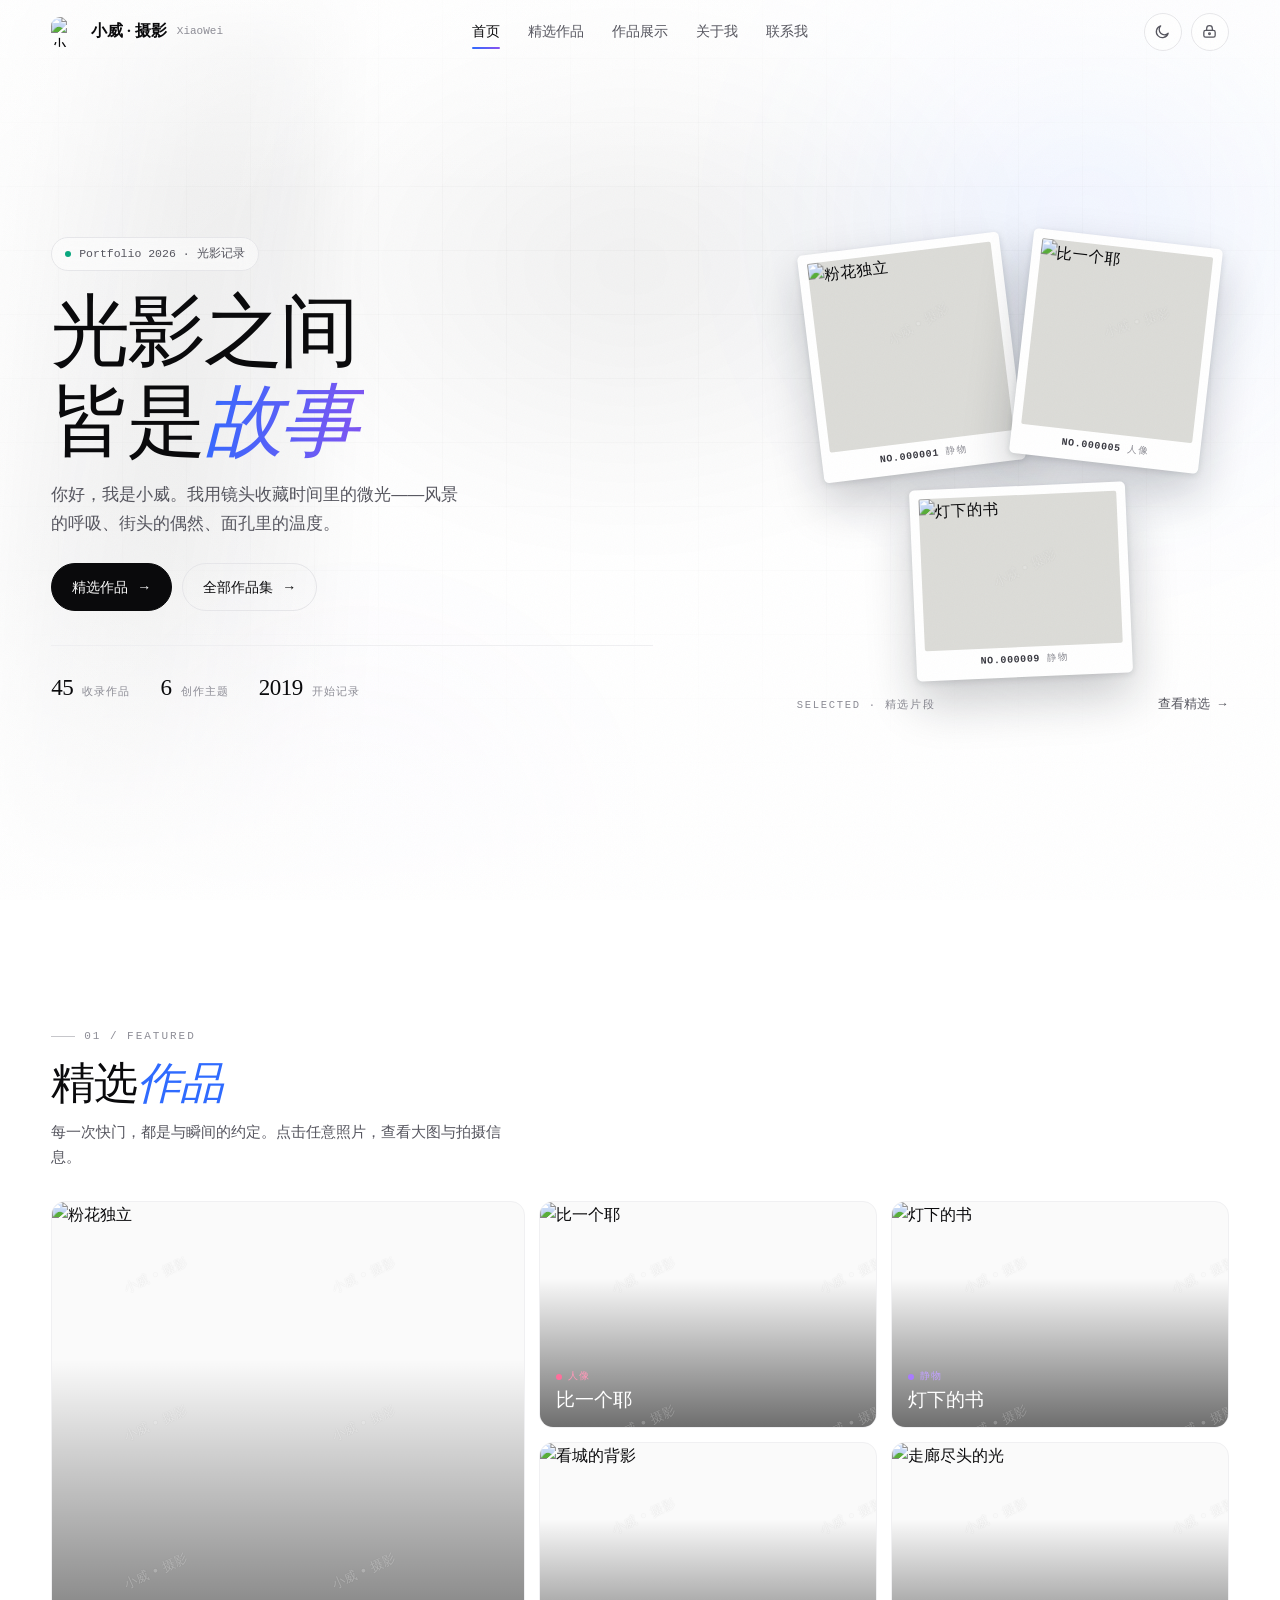
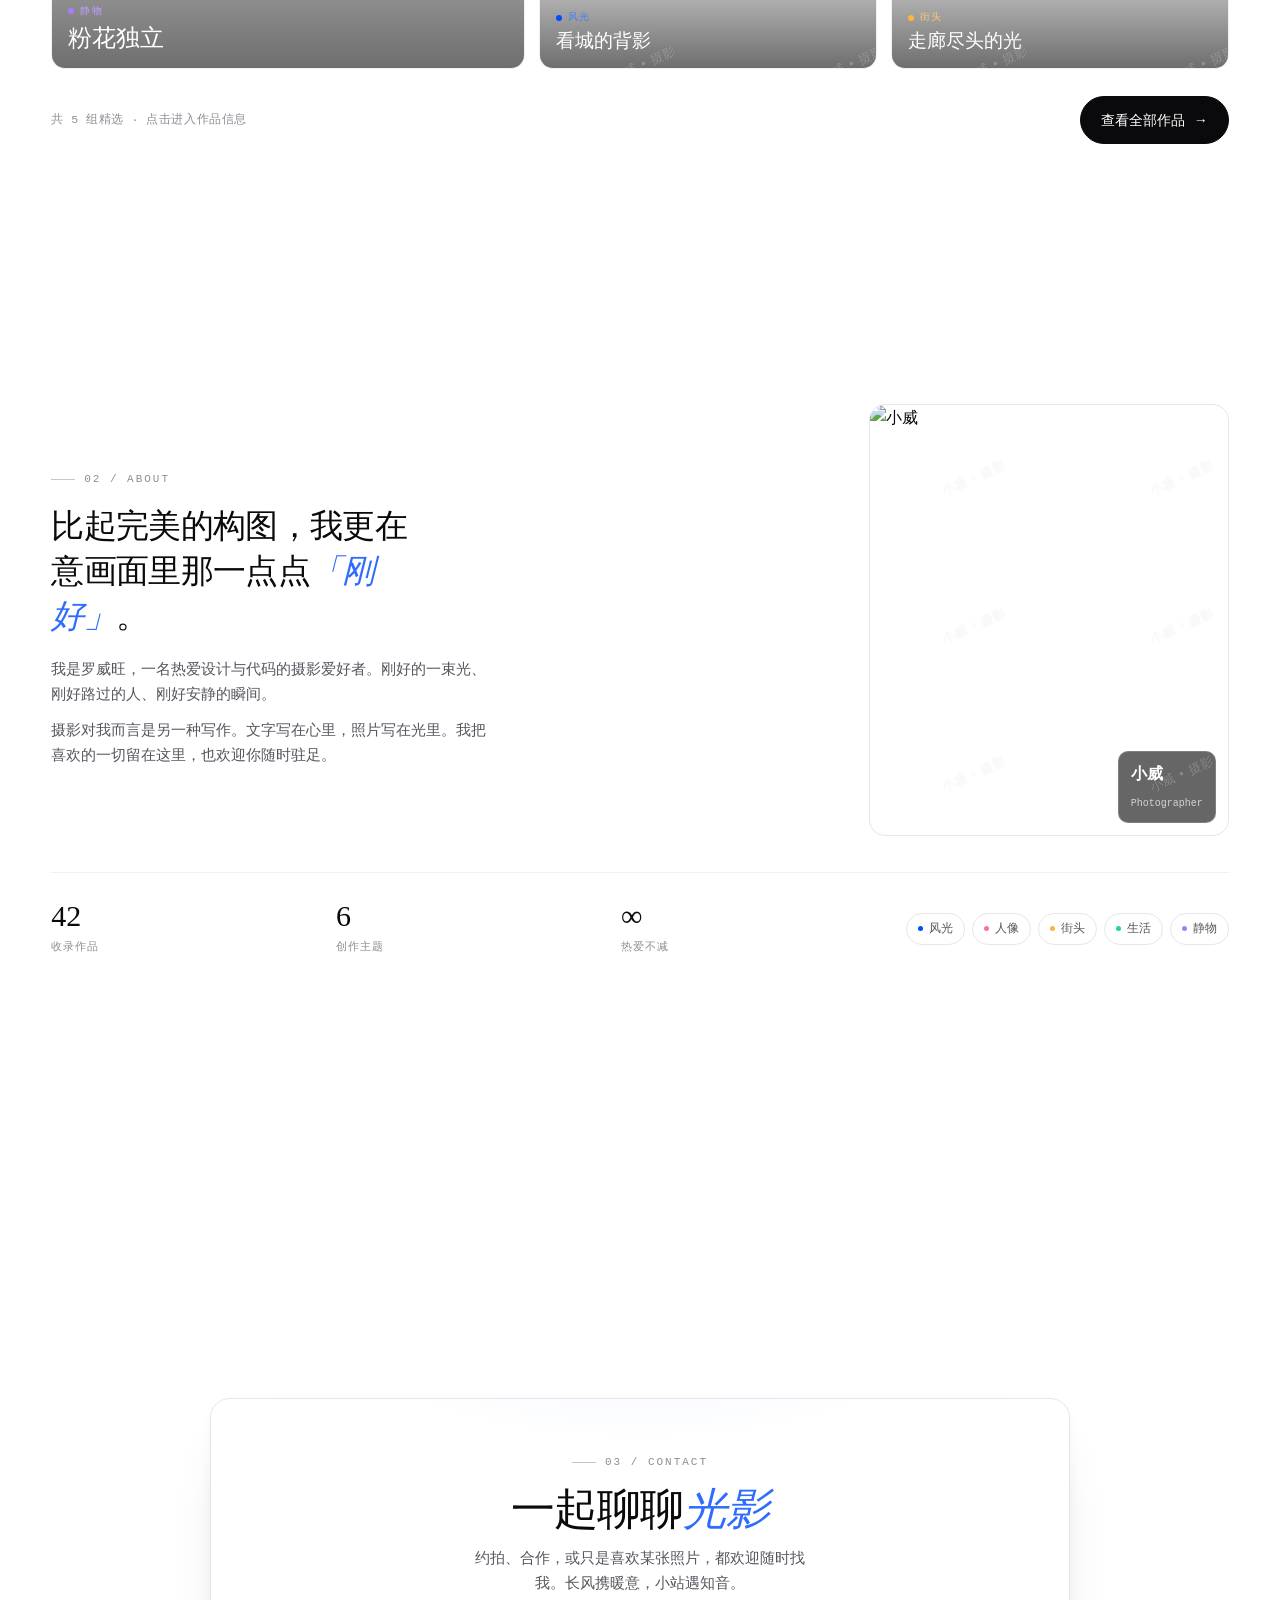
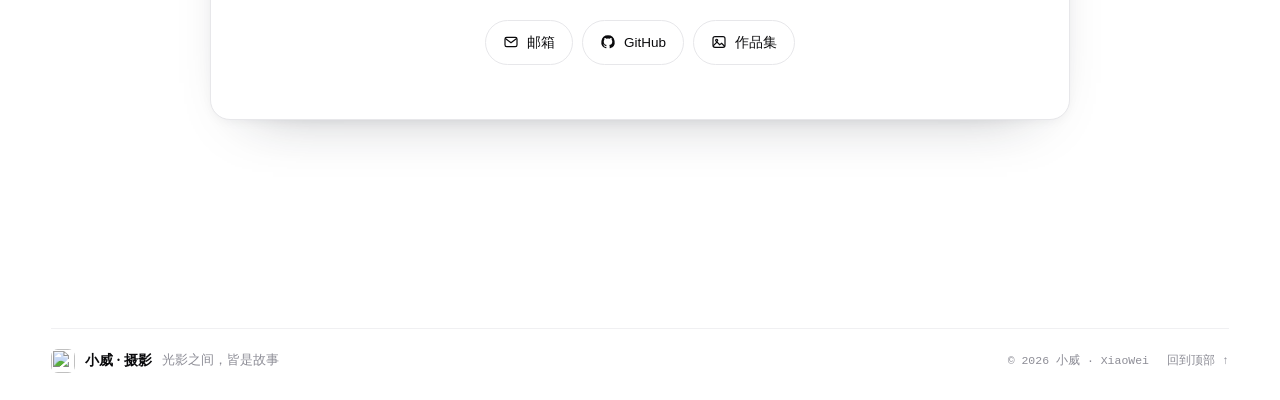
==== commit 2c9c8aa6: "Update sywzs.html" ====
--- a/sywzs.html
+++ b/sywzs.html
@@ -5,10 +5,13 @@
 <meta name="color-scheme" content="dark light">
 <title>小威 · 摄影</title>
 <meta name="description" content="小威 · 摄影">
-<link rel="icon" type="image/png" href="images/2026091175545-nobg.png">
-<link rel="preconnect" href="https://fonts.googleapis.com">
-<link rel="preconnect" href="https://fonts.gstatic.com" crossorigin="">
-<link rel="stylesheet" href="https://fonts.googleapis.com/css2?family=Fraunces:ital,opsz,wght@0,9..144,300..600;1,9..144,300..600&amp;family=Inter:wght@400;500;600;700&amp;family=JetBrains+Mono:wght@400;500&amp;display=swap">
+<link rel="icon" type="image/png" sizes="64x64" href="images/opt/icon/favicon-64.png">
+<link rel="apple-touch-icon" href="images/opt/icon/favicon-180.png">
+<!-- 首屏三张宝丽来缩略图：提前开始下载（数据里的 featured 前三条）-->
+<link rel="preload" as="image" href="images/opt/thumb/sheying-001.webp" fetchpriority="high">
+<link rel="preload" as="image" href="images/opt/thumb/sheying-005.webp">
+<link rel="preload" as="image" href="images/opt/thumb/sheying-009.webp">
+<link rel="stylesheet" href="fonts/fonts.css">
 <script>
 /* 首屏前置：主题与动画开关，避免闪烁 */
 (function () {
@@ -50,8 +53,8 @@
   --shadow:0 30px 80px -50px rgba(0,0,0,.95);
   --shadow-2:0 18px 44px -28px rgba(0,0,0,.7);
 
-  --serif:"Fraunces","Songti SC","Noto Serif SC",Georgia,"Times New Roman",serif;
-  --sans:"Inter","PingFang SC","Microsoft YaHei","Noto Sans SC","Helvetica Neue",Arial,sans-serif;
+  --serif:"Fraunces","Noto Serif SC","Songti SC","STSong","SimSun",Georgia,"Times New Roman",serif;
+  --sans:"Inter","PingFang SC","HarmonyOS Sans SC","MiSans","Microsoft YaHei","Noto Sans SC","Helvetica Neue",Arial,sans-serif;
   --mono:"JetBrains Mono",ui-monospace,SFMono-Regular,Consolas,Menlo,monospace;
 
   --wrap:1280px;
@@ -1126,7 +1129,7 @@
 <header class="topbar" id="topbar">
   <div class="wrap bar">
     <a href="#/" class="brand" data-home="">
-      <img src="images/2026091175545-nobg.png" alt="小威">
+      <img src="images/opt/display/logo.webp" alt="小威">
       <b>小威 · 摄影</b><span>XiaoWei</span>
     </a>
     <nav class="nav" aria-label="主导航">
@@ -1151,7 +1154,7 @@
 <!-- ===================== 移动菜单 ===================== -->
 <div class="sheet" id="sheet">
   <div class="sheet-head">
-    <span class="brand"><img src="images/2026091175545-nobg.png" alt=""><b>小威 · 摄影</b></span>
+    <span class="brand"><img src="images/opt/display/logo.webp" alt=""><b>小威 · 摄影</b></span>
     <button class="icon-btn" id="sheetClose" aria-label="关闭菜单">
       <svg viewBox="0 0 24 24" fill="none" stroke="currentColor" stroke-width="2" stroke-linecap="round"><path d="M6 6l12 12M18 6L6 18"></path></svg>
     </button>
@@ -1253,7 +1256,7 @@
           <p data-anim="up">摄影对我而言是另一种写作。文字写在心里，照片写在光里。我把喜欢的一切留在这里，也欢迎你随时驻足。</p>
         </div>
         <div class="about-portrait wm" data-anim="right" style="--d:340ms">
-          <img src="images/sheying/touxiang.jpg" alt="小威">
+          <img src="images/opt/thumb/sheying-touxiang.webp" alt="小威">
           <div class="badge"><b>小威</b><span>Photographer</span></div>
         </div>
       </div>
@@ -1297,7 +1300,7 @@
     <div class="wrap">
       <div class="foot" data-anim="up" style="--d:200ms">
         <div class="foot-brand">
-          <img src="images/2026091175545-nobg.png" alt="">
+          <img src="images/opt/display/logo.webp" alt="">
           <b>小威 · 摄影</b>
           <span class="foot-line">光影之间，皆是故事</span>
         </div>
@@ -1381,7 +1384,7 @@
   <div class="wrap">
     <div class="foot" data-anim="up" style="--d:120ms">
       <div class="foot-brand">
-        <img src="images/2026091175545-nobg.png" alt="">
+        <img src="images/opt/display/logo.webp" alt="">
         <b>小威 · 摄影</b>
         <span class="foot-line">光影之间，皆是故事</span>
       </div>
@@ -1473,7 +1476,7 @@
 <!-- ===================== 后台管理 ===================== -->
 <div class="login" id="login">
   <div class="login-card">
-    <div class="login-logo"><img src="images/2026091175545-nobg.png" alt=""></div>
+    <div class="login-logo"><img src="images/opt/display/logo.webp" alt=""></div>
     <b>后台管理登录</b>
     <p>登录后可以增删改作品、精选、文案与评论</p>
     <input class="ain" type="password" id="loginPass" placeholder="管理密码" autocomplete="current-password">
@@ -1596,7 +1599,7 @@
    小威 · 摄影 — 作品数据
    字段：src / cat / title / place / date / cam / w / h / note / featured
    ============================================================ */
-window.XW = {"CATS":["全部","风光","人像","街头","生活","静物"],"WORKS":[{"id":"w01","src":"images/sheying/001.jpg","thumb":"images/sheying/001.jpg","display":"images/sheying/001.jpg","cat":"静物","title":"粉花独立","place":"巷边","date":"2026.03","cam":"f/2.4 · 1/200s · ISO 100","w":7724,"h":4344,"featured":true,"note":"深绿里只开了一朵，颜色就够用一整个下午。","no":"000001","likes":157,"comments":[]},{"id":"w02","src":"images/sheying/002.jpg","thumb":"images/sheying/002.jpg","display":"images/sheying/002.jpg","cat":"生活","title":"摇篮里的旧时光","place":"老屋","date":"1990s","cam":"f/4 · 1/60s · ISO 200","w":1080,"h":1440,"featured":false,"note":"相纸泛黄，那时的椅子还带着彩色的玩具。","no":"000002","likes":194,"comments":[]},{"id":"w03","src":"images/sheying/003.jpg","thumb":"images/sheying/003.jpg","display":"images/sheying/003.jpg","cat":"人像","title":"红帽子","place":"家门","date":"1990s","cam":"f/4 · 1/60s · ISO 200","w":1080,"h":1440,"featured":false,"note":"帽檐压得低，眼睛还是很亮。","no":"000003","likes":231,"comments":[]},{"id":"w04","src":"images/sheying/004.jpg","thumb":"images/sheying/004.jpg","display":"images/sheying/004.jpg","cat":"生活","title":"木桌上的功课","place":"老屋","date":"2022.06","cam":"f/1.8 · 1/60s · ISO 400","w":800,"h":1066,"featured":false,"note":"木板桌、红塑料凳，书页被翻得很旧。","no":"000004","likes":268,"comments":[]},{"id":"w05","src":"images/sheying/005.jpg","thumb":"images/sheying/005.jpg","display":"images/sheying/005.jpg","cat":"人像","title":"比一个耶","place":"屋里","date":"2025.06","cam":"f/1.8 · 1/80s · ISO 400","w":1080,"h":1440,"featured":true,"note":"笑得露出牙，手势比谁都标准。","no":"000005","likes":305,"comments":[]},{"id":"w06","src":"images/sheying/006.jpg","thumb":"images/sheying/006.jpg","display":"images/sheying/006.jpg","cat":"人像","title":"毕业贴纸","place":"教室","date":"2026.01","cam":"f/1.8 · 1/100s · ISO 200","w":720,"h":1280,"featured":false,"note":"贴满笑脸的合影，是那年最热闹的一天。","no":"000006","likes":342,"comments":[]},{"id":"w07","src":"images/sheying/007.jpg","thumb":"images/sheying/007.jpg","display":"images/sheying/007.jpg","cat":"人像","title":"海边的两个人","place":"观景台","date":"2020.11","cam":"f/5.6 · 1/500s · ISO 100","w":800,"h":1066,"featured":false,"note":"逆光站着，海在后面铺得很开。","no":"000007","likes":379,"comments":[]},{"id":"w08","src":"images/sheying/008.jpg","thumb":"images/sheying/008.jpg","display":"images/sheying/008.jpg","cat":"人像","title":"抱草的孩子","place":"田边","date":"2021.03","cam":"f/4 · 1/200s · ISO 200","w":240,"h":320,"featured":false,"note":"怀里抱着一捆草，身后是刚翻过的地。","no":"000008","likes":416,"comments":[]},{"id":"w09","src":"images/sheying/009.jpg","thumb":"images/sheying/009.jpg","display":"images/sheying/009.jpg","cat":"静物","title":"灯下的书","place":"书桌","date":"2026.03","cam":"f/2.0 · 1/40s · ISO 800","w":5222,"h":6962,"featured":true,"note":"台灯只照亮一页，笔停在句子中间。","no":"000009","likes":453,"comments":[]},{"id":"w10","src":"images/sheying/010.jpg","thumb":"images/sheying/010.jpg","display":"images/sheying/010.jpg","cat":"风光","title":"看城的背影","place":"山顶","date":"2026.04","cam":"f/2.8 · 1/400s · ISO 100","w":6962,"h":5222,"featured":true,"note":"站在树线上往下看，整座城都在阴天里。","no":"000010","likes":490,"comments":[]},{"id":"w11","src":"images/sheying/011.jpg","thumb":"images/sheying/011.jpg","display":"images/sheying/011.jpg","cat":"风光","title":"纪念馆前","place":"百色","date":"2026.04","cam":"f/5.6 · 1/250s · ISO 100","w":6962,"h":5222,"featured":false,"note":"石墙很宽，铜像的手举向天空。","no":"000011","likes":527,"comments":[]},{"id":"w12","src":"images/sheying/012.jpg","thumb":"images/sheying/012.jpg","display":"images/sheying/012.jpg","cat":"生活","title":"同一张摇篮","place":"老屋","date":"1990s","cam":"f/4 · 1/60s · ISO 200","w":1080,"h":1440,"featured":false,"note":"和第一张底片一样，只是记忆又淡了一点。","no":"000012","likes":564,"comments":[]},{"id":"w13","src":"images/sheying/013.jpg","thumb":"images/sheying/013.jpg","display":"images/sheying/013.jpg","cat":"风光","title":"花坛与铜像","place":"百色","date":"2022.08","cam":"f/5.6 · 1/200s · ISO 100","w":1080,"h":1440,"featured":false,"note":"红黄的花围着石座，台阶上一层一层往上收。","no":"000013","likes":141,"comments":[]},{"id":"w14","src":"images/sheying/014.jpg","thumb":"images/sheying/014.jpg","display":"images/sheying/014.jpg","cat":"静物","title":"草地上的落叶","place":"操场","date":"2022.11","cam":"f/1.8 · 1/500s · ISO 100","w":1080,"h":1440,"featured":false,"note":"镜头贴着草尖，落叶比树更近。","no":"000014","likes":178,"comments":[]},{"id":"w15","src":"images/sheying/015.jpg","thumb":"images/sheying/015.jpg","display":"images/sheying/015.jpg","cat":"街头","title":"跑道的纹理","place":"体育场","date":"2022.09","cam":"f/1.8 · 1/1000s · ISO 100","w":1080,"h":1440,"featured":false,"note":"低到贴地，红色颗粒一路虚化到人群。","no":"000015","likes":215,"comments":[]},{"id":"w16","src":"images/sheying/016.jpg","thumb":"images/sheying/016.jpg","display":"images/sheying/016.jpg","cat":"风光","title":"教学楼后的落日","place":"校园","date":"2022.06","cam":"f/2.2 · 1/200s · ISO 100","w":719,"h":494,"featured":false,"note":"太阳压在楼顶，云被烧成橘色。","no":"000016","likes":252,"comments":[]},{"id":"w17","src":"images/sheying/017.jpg","thumb":"images/sheying/017.jpg","display":"images/sheying/017.jpg","cat":"街头","title":"走廊尽头的光","place":"教学楼","date":"2022.08","cam":"f/2.8 · 1/60s · ISO 200","w":1079,"h":1440,"featured":true,"note":"长走廊只剩尽头一块亮，影子被拉得很长。","no":"000017","likes":289,"comments":[]},{"id":"w18","src":"images/sheying/018.jpg","thumb":"images/sheying/018.jpg","display":"images/sheying/018.jpg","cat":"风光","title":"台阶之上","place":"广场","date":"2022.11","cam":"f/4 · 1/250s · ISO 100","w":1236,"h":1440,"featured":false,"note":"站到台阶顶，马路和远处都收进画面。","no":"000018","likes":326,"comments":[]},{"id":"w19","src":"images/sheying/019.jpg","thumb":"images/sheying/019.jpg","display":"images/sheying/019.jpg","cat":"街头","title":"黄昏过街","place":"马路边","date":"2023.03","cam":"f/2.8 · 1/320s · ISO 200","w":1440,"h":1020,"featured":false,"note":"太阳落在树后，行人都成了剪影。","no":"000019","likes":363,"comments":[]},{"id":"w20","src":"images/sheying/020.jpg","thumb":"images/sheying/020.jpg","display":"images/sheying/020.jpg","cat":"街头","title":"天台上的三个人","place":"天台","date":"2023.04","cam":"f/4 · 1/250s · ISO 100","w":1435,"h":1440,"featured":true,"note":"逆光里说笑，栏杆把天空切成一条一条。","no":"000020","likes":400,"comments":[]},{"id":"w21","src":"images/sheying/021.jpg","thumb":"images/sheying/021.jpg","display":"images/sheying/021.jpg","cat":"风光","title":"球场边的落日","place":"球场","date":"2023.04","cam":"f/4 · 1/500s · ISO 100","w":3897,"h":2352,"featured":false,"note":"树影全黑，只剩球架和一轮橙日。","no":"000021","likes":437,"comments":[]},{"id":"w22","src":"images/sheying/022.jpg","thumb":"images/sheying/022.jpg","display":"images/sheying/022.jpg","cat":"静物","title":"夜里的佛堂","place":"寺庙","date":"2023.05","cam":"f/1.8 · 1/30s · ISO 1600","w":3120,"h":4160,"featured":false,"note":"灯一盏一盏排开，人站在暗处抬头看。","no":"000022","likes":474,"comments":[]},{"id":"w23","src":"images/sheying/023.jpg","thumb":"images/sheying/023.jpg","display":"images/sheying/023.jpg","cat":"生活","title":"水田插秧","place":"梯田","date":"2023.08","cam":"f/4 · 1/250s · ISO 100","w":4160,"h":3120,"featured":true,"note":"弯着腰把绿秧按进泥里，水里全是倒影。","no":"000023","likes":511,"comments":[]},{"id":"w24","src":"images/sheying/024.jpg","thumb":"images/sheying/024.jpg","display":"images/sheying/024.jpg","cat":"风光","title":"瓦房与绿","place":"山边","date":"2023.10","cam":"f/2.2 · 1/200s · ISO 100","w":4160,"h":3120,"featured":false,"note":"红砖小屋被草叶围住，像被时间忘在这里。","no":"000024","likes":548,"comments":[]},{"id":"w25","src":"images/sheying/025.jpg","thumb":"images/sheying/025.jpg","display":"images/sheying/025.jpg","cat":"风光","title":"绿水行船","place":"江上","date":"2023.12","cam":"f/2.2 · 1/500s · ISO 100","w":4160,"h":3120,"featured":true,"note":"一条小船划开绿水面，山一直绿到顶。","no":"000025","likes":125,"comments":[]},{"id":"w26","src":"images/sheying/026.jpg","thumb":"images/sheying/026.jpg","display":"images/sheying/026.jpg","cat":"生活","title":"醒狮进校园","place":"操场","date":"2023.11","cam":"f/4.0 · 1/320s · ISO 640","w":4480,"h":3880,"featured":true,"note":"金红两只狮头并排，鼓点还没停。","no":"000026","likes":162,"comments":[]},{"id":"w27","src":"images/sheying/027.jpg","thumb":"images/sheying/027.jpg","display":"images/sheying/027.jpg","cat":"静物","title":"泛黄的照片与诗","place":"桌上","date":"2024.02","cam":"f/1.8 · 1/60s · ISO 400","w":3120,"h":4160,"featured":false,"note":"旧相片摊开，旁边一页手写的歌词。","no":"000027","likes":199,"comments":[]},{"id":"w28","src":"images/sheying/028.jpg","thumb":"images/sheying/028.jpg","display":"images/sheying/028.jpg","cat":"静物","title":"点一根火柴","place":"夜里","date":"2024.02","cam":"f/1.8 · 1/30s · ISO 3200","w":3120,"h":4160,"featured":false,"note":"火塘将熄，火柴又亮起一小块橘色。","no":"000028","likes":236,"comments":[]},{"id":"w29","src":"images/sheying/029.jpg","thumb":"images/sheying/029.jpg","display":"images/sheying/029.jpg","cat":"风光","title":"隔水的天际线","place":"江边","date":"2024.08","cam":"85mm · f/3.3 · 1/319s · ISO 100","w":4624,"h":3857,"featured":true,"note":"水面很宽，楼群像一层铅灰的剪纸。","no":"000029","likes":273,"comments":[]},{"id":"w30","src":"images/sheying/030.jpg","thumb":"images/sheying/030.jpg","display":"images/sheying/030.jpg","cat":"风光","title":"山间彩虹","place":"郊外","date":"2024.09","cam":"85mm · f/3.3 · 1/100s · ISO 200","w":3472,"h":5009,"featured":true,"note":"雨刚停，彩虹低低地搭在山上。","no":"000030","likes":310,"comments":[]},{"id":"w31","src":"images/sheying/031.jpg","thumb":"images/sheying/031.jpg","display":"images/sheying/031.jpg","cat":"风光","title":"框里的落日","place":"天台","date":"2024.11","cam":"f/2.2 · 1/1000s · ISO 100","w":4624,"h":3472,"featured":false,"note":"太阳正落在楼群空档里，一层雾把光晕开。","no":"000031","likes":347,"comments":[]},{"id":"w32","src":"images/sheying/032.jpg","thumb":"images/sheying/032.jpg","display":"images/sheying/032.jpg","cat":"静物","title":"小熊猫玩偶","place":"室内","date":"2025.01","cam":"f/1.8 · 1/60s · ISO 400","w":3072,"h":2499,"featured":true,"note":"一只手扶着它的脸，绒毛看得很清楚。","no":"000032","likes":384,"comments":[]},{"id":"w33","src":"images/sheying/033.jpg","thumb":"images/sheying/033.jpg","display":"images/sheying/033.jpg","cat":"生活","title":"清晨的灶房","place":"老屋","date":"2025.01","cam":"18mm · f/1.8 · 1/25s · ISO 1000","w":3072,"h":4437,"featured":true,"note":"灶台还落着灰，塑料凳停在阳光里。","no":"000033","likes":421,"comments":[]},{"id":"w34","src":"images/sheying/034.jpg","thumb":"images/sheying/034.jpg","display":"images/sheying/034.jpg","cat":"生活","title":"多年前的全家福","place":"家门口","date":"2025.01","cam":"f/1.8 · 1/60s · ISO 400","w":2416,"h":2843,"featured":false,"note":"春联是新的，三个人站得笔直。","no":"000034","likes":458,"comments":[]},{"id":"w35","src":"images/sheying/035.jpg","thumb":"images/sheying/035.jpg","display":"images/sheying/035.jpg","cat":"静物","title":"烟花散开","place":"夜巷","date":"2025.01","cam":"85mm · f/3.3 · 1/25s · ISO 2000","w":4624,"h":3857,"featured":false,"note":"火星一路洒出去，把黑夜戳出很多小洞。","no":"000035","likes":495,"comments":[]},{"id":"w36","src":"images/sheying/036.jpg","thumb":"images/sheying/036.jpg","display":"images/sheying/036.jpg","cat":"风光","title":"逆光梯田","place":"山坳","date":"2025.04","cam":"f/1.8 · 1/2000s · ISO 100","w":4096,"h":3413,"featured":false,"note":"云缝漏下光，梯田一层层暗下去。","no":"000036","likes":532,"comments":[]},{"id":"w37","src":"images/sheying/037.jpg","thumb":"images/sheying/037.jpg","display":"images/sheying/037.jpg","cat":"生活","title":"草坪上的红直升机","place":"停机坪","date":"2025.05","cam":"f/1.8 · 1/500s · ISO 100","w":4624,"h":2465,"featured":false,"note":"雾还没散，红色机身是最亮的一块。","no":"000037","likes":569,"comments":[]},{"id":"w38","src":"images/sheying/038.jpg","thumb":"images/sheying/038.jpg","display":"images/sheying/038.jpg","cat":"风光","title":"雾里的城堡","place":"山顶","date":"2025.05","cam":"f/1.8 · 1/500s · ISO 100","w":4624,"h":2465,"featured":true,"note":"楼从雾里浮出来，像画了一半就停了笔。","no":"000038","likes":146,"comments":[]},{"id":"w39","src":"images/sheying/039.jpg","thumb":"images/sheying/039.jpg","display":"images/sheying/039.jpg","cat":"静物","title":"叶隙里的太阳","place":"松林","date":"2025.05","cam":"f/1.8 · 1/1000s · ISO 100","w":4624,"h":2465,"featured":false,"note":"太阳藏进松针后面，光被筛成一片碎金。","no":"000039","likes":183,"comments":[]},{"id":"w40","src":"images/sheying/040.jpg","thumb":"images/sheying/040.jpg","display":"images/sheying/040.jpg","cat":"风光","title":"湖面落日","place":"湖畔","date":"2025.05","cam":"f/1.8 · 1/500s · ISO 100","w":4080,"h":2176,"featured":true,"note":"山和水对称着暗，太阳在水里又亮了一次。","no":"000040","likes":220,"comments":[]},{"id":"w41","src":"images/sheying/041.jpg","thumb":"images/sheying/041.jpg","display":"images/sheying/041.jpg","cat":"风光","title":"落日与远山","place":"山岗","date":"2025.07","cam":"f/1.8 · 1/1000s · ISO 100","w":4624,"h":3857,"featured":true,"note":"一轮橙日悬在雾上，山影一层比一层淡。","no":"000041","likes":257,"comments":[]},{"id":"w42","src":"images/sheying/042.jpg","thumb":"images/sheying/042.jpg","display":"images/sheying/042.jpg","cat":"生活","title":"电脑前的生日","place":"房间","date":"2025.11","cam":"f/1.8 · 1/50s · ISO 640","w":4096,"h":3413,"featured":true,"note":"键盘上摆着蛋糕，一根蜡烛替了整个派对。","no":"000042","likes":294,"comments":[]},{"id":"w43","src":"images/sheying/043.jpg","thumb":"images/sheying/043.jpg","display":"images/sheying/043.jpg","cat":"人像","title":"戴帽子的少年","place":"家中","date":"2025.01","cam":"f/1.8 · 1/60s · ISO 400","w":800,"h":1066,"featured":false,"note":"帽檐压到眉上，围巾绕了两圈。","no":"000043","likes":331,"comments":[]},{"id":"w44","src":"images/sheying/044.jpg","thumb":"images/sheying/044.jpg","display":"images/sheying/044.jpg","cat":"风光","title":"游戏里的风景","place":"屏幕","date":"2026.05","cam":"f/1.8 · 1/60s · ISO 400","w":2400,"h":1504,"featured":false,"note":"云在山谷上方散开，风一吹就是整片绿。","no":"000044","likes":368,"comments":[]},{"id":"w45","src":"images/sheying/045.jpg","thumb":"images/sheying/045.jpg","display":"images/sheying/045.jpg","cat":"人像","title":"军训的下午","place":"操场","date":"2019.09","cam":"f/2.8 · 1/250s · ISO 200","w":466,"h":750,"featured":false,"note":"席地坐着，手里捏着一张纸，帽子戴得很正。","no":"000045","likes":405,"comments":[]}]};
+window.XW = {"CATS":["全部","风光","人像","街头","生活","静物"],"WORKS":[{"id":"w01","src":"images/sheying/001.jpg","thumb":"images/opt/thumb/sheying-001.webp","display":"images/opt/display/sheying-001.webp","cat":"静物","title":"粉花独立","place":"巷边","date":"2026.03","cam":"f/2.4 · 1/200s · ISO 100","w":7724,"h":4344,"featured":true,"note":"深绿里只开了一朵，颜色就够用一整个下午。","no":"000001","likes":157,"comments":[]},{"id":"w02","src":"images/sheying/002.jpg","thumb":"images/opt/thumb/sheying-002.webp","display":"images/opt/display/sheying-002.webp","cat":"生活","title":"摇篮里的旧时光","place":"老屋","date":"1990s","cam":"f/4 · 1/60s · ISO 200","w":1080,"h":1440,"featured":false,"note":"相纸泛黄，那时的椅子还带着彩色的玩具。","no":"000002","likes":194,"comments":[]},{"id":"w03","src":"images/sheying/003.jpg","thumb":"images/opt/thumb/sheying-003.webp","display":"images/opt/display/sheying-003.webp","cat":"人像","title":"红帽子","place":"家门","date":"1990s","cam":"f/4 · 1/60s · ISO 200","w":1080,"h":1440,"featured":false,"note":"帽檐压得低，眼睛还是很亮。","no":"000003","likes":231,"comments":[]},{"id":"w04","src":"images/sheying/004.jpg","thumb":"images/opt/thumb/sheying-004.webp","display":"images/opt/display/sheying-004.webp","cat":"生活","title":"木桌上的功课","place":"老屋","date":"2022.06","cam":"f/1.8 · 1/60s · ISO 400","w":800,"h":1066,"featured":false,"note":"木板桌、红塑料凳，书页被翻得很旧。","no":"000004","likes":268,"comments":[]},{"id":"w05","src":"images/sheying/005.jpg","thumb":"images/opt/thumb/sheying-005.webp","display":"images/opt/display/sheying-005.webp","cat":"人像","title":"比一个耶","place":"屋里","date":"2025.06","cam":"f/1.8 · 1/80s · ISO 400","w":1080,"h":1440,"featured":true,"note":"笑得露出牙，手势比谁都标准。","no":"000005","likes":305,"comments":[]},{"id":"w06","src":"images/sheying/006.jpg","thumb":"images/opt/thumb/sheying-006.webp","display":"images/opt/display/sheying-006.webp","cat":"人像","title":"毕业贴纸","place":"教室","date":"2026.01","cam":"f/1.8 · 1/100s · ISO 200","w":720,"h":1280,"featured":false,"note":"贴满笑脸的合影，是那年最热闹的一天。","no":"000006","likes":342,"comments":[]},{"id":"w07","src":"images/sheying/007.jpg","thumb":"images/opt/thumb/sheying-007.webp","display":"images/opt/display/sheying-007.webp","cat":"人像","title":"海边的两个人","place":"观景台","date":"2020.11","cam":"f/5.6 · 1/500s · ISO 100","w":800,"h":1066,"featured":false,"note":"逆光站着，海在后面铺得很开。","no":"000007","likes":379,"comments":[]},{"id":"w08","src":"images/sheying/008.jpg","thumb":"images/opt/thumb/sheying-008.webp","display":"images/opt/display/sheying-008.webp","cat":"人像","title":"抱草的孩子","place":"田边","date":"2021.03","cam":"f/4 · 1/200s · ISO 200","w":240,"h":320,"featured":false,"note":"怀里抱着一捆草，身后是刚翻过的地。","no":"000008","likes":416,"comments":[]},{"id":"w09","src":"images/sheying/009.jpg","thumb":"images/opt/thumb/sheying-009.webp","display":"images/opt/display/sheying-009.webp","cat":"静物","title":"灯下的书","place":"书桌","date":"2026.03","cam":"f/2.0 · 1/40s · ISO 800","w":5222,"h":6962,"featured":true,"note":"台灯只照亮一页，笔停在句子中间。","no":"000009","likes":453,"comments":[]},{"id":"w10","src":"images/sheying/010.jpg","thumb":"images/opt/thumb/sheying-010.webp","display":"images/opt/display/sheying-010.webp","cat":"风光","title":"看城的背影","place":"山顶","date":"2026.04","cam":"f/2.8 · 1/400s · ISO 100","w":6962,"h":5222,"featured":true,"note":"站在树线上往下看，整座城都在阴天里。","no":"000010","likes":490,"comments":[]},{"id":"w11","src":"images/sheying/011.jpg","thumb":"images/opt/thumb/sheying-011.webp","display":"images/opt/display/sheying-011.webp","cat":"风光","title":"纪念馆前","place":"百色","date":"2026.04","cam":"f/5.6 · 1/250s · ISO 100","w":6962,"h":5222,"featured":false,"note":"石墙很宽，铜像的手举向天空。","no":"000011","likes":527,"comments":[]},{"id":"w12","src":"images/sheying/012.jpg","thumb":"images/opt/thumb/sheying-012.webp","display":"images/opt/display/sheying-012.webp","cat":"生活","title":"同一张摇篮","place":"老屋","date":"1990s","cam":"f/4 · 1/60s · ISO 200","w":1080,"h":1440,"featured":false,"note":"和第一张底片一样，只是记忆又淡了一点。","no":"000012","likes":564,"comments":[]},{"id":"w13","src":"images/sheying/013.jpg","thumb":"images/opt/thumb/sheying-013.webp","display":"images/opt/display/sheying-013.webp","cat":"风光","title":"花坛与铜像","place":"百色","date":"2022.08","cam":"f/5.6 · 1/200s · ISO 100","w":1080,"h":1440,"featured":false,"note":"红黄的花围着石座，台阶上一层一层往上收。","no":"000013","likes":141,"comments":[]},{"id":"w14","src":"images/sheying/014.jpg","thumb":"images/opt/thumb/sheying-014.webp","display":"images/opt/display/sheying-014.webp","cat":"静物","title":"草地上的落叶","place":"操场","date":"2022.11","cam":"f/1.8 · 1/500s · ISO 100","w":1080,"h":1440,"featured":false,"note":"镜头贴着草尖，落叶比树更近。","no":"000014","likes":178,"comments":[]},{"id":"w15","src":"images/sheying/015.jpg","thumb":"images/opt/thumb/sheying-015.webp","display":"images/opt/display/sheying-015.webp","cat":"街头","title":"跑道的纹理","place":"体育场","date":"2022.09","cam":"f/1.8 · 1/1000s · ISO 100","w":1080,"h":1440,"featured":false,"note":"低到贴地，红色颗粒一路虚化到人群。","no":"000015","likes":215,"comments":[]},{"id":"w16","src":"images/sheying/016.jpg","thumb":"images/opt/thumb/sheying-016.webp","display":"images/opt/display/sheying-016.webp","cat":"风光","title":"教学楼后的落日","place":"校园","date":"2022.06","cam":"f/2.2 · 1/200s · ISO 100","w":719,"h":494,"featured":false,"note":"太阳压在楼顶，云被烧成橘色。","no":"000016","likes":252,"comments":[]},{"id":"w17","src":"images/sheying/017.jpg","thumb":"images/opt/thumb/sheying-017.webp","display":"images/opt/display/sheying-017.webp","cat":"街头","title":"走廊尽头的光","place":"教学楼","date":"2022.08","cam":"f/2.8 · 1/60s · ISO 200","w":1079,"h":1440,"featured":true,"note":"长走廊只剩尽头一块亮，影子被拉得很长。","no":"000017","likes":289,"comments":[]},{"id":"w18","src":"images/sheying/018.jpg","thumb":"images/opt/thumb/sheying-018.webp","display":"images/opt/display/sheying-018.webp","cat":"风光","title":"台阶之上","place":"广场","date":"2022.11","cam":"f/4 · 1/250s · ISO 100","w":1236,"h":1440,"featured":false,"note":"站到台阶顶，马路和远处都收进画面。","no":"000018","likes":326,"comments":[]},{"id":"w19","src":"images/sheying/019.jpg","thumb":"images/opt/thumb/sheying-019.webp","display":"images/opt/display/sheying-019.webp","cat":"街头","title":"黄昏过街","place":"马路边","date":"2023.03","cam":"f/2.8 · 1/320s · ISO 200","w":1440,"h":1020,"featured":false,"note":"太阳落在树后，行人都成了剪影。","no":"000019","likes":363,"comments":[]},{"id":"w20","src":"images/sheying/020.jpg","thumb":"images/opt/thumb/sheying-020.webp","display":"images/opt/display/sheying-020.webp","cat":"街头","title":"天台上的三个人","place":"天台","date":"2023.04","cam":"f/4 · 1/250s · ISO 100","w":1435,"h":1440,"featured":true,"note":"逆光里说笑，栏杆把天空切成一条一条。","no":"000020","likes":400,"comments":[]},{"id":"w21","src":"images/sheying/021.jpg","thumb":"images/opt/thumb/sheying-021.webp","display":"images/opt/display/sheying-021.webp","cat":"风光","title":"球场边的落日","place":"球场","date":"2023.04","cam":"f/4 · 1/500s · ISO 100","w":3897,"h":2352,"featured":false,"note":"树影全黑，只剩球架和一轮橙日。","no":"000021","likes":437,"comments":[]},{"id":"w22","src":"images/sheying/022.jpg","thumb":"images/opt/thumb/sheying-022.webp","display":"images/opt/display/sheying-022.webp","cat":"静物","title":"夜里的佛堂","place":"寺庙","date":"2023.05","cam":"f/1.8 · 1/30s · ISO 1600","w":3120,"h":4160,"featured":false,"note":"灯一盏一盏排开，人站在暗处抬头看。","no":"000022","likes":474,"comments":[]},{"id":"w23","src":"images/sheying/023.jpg","thumb":"images/opt/thumb/sheying-023.webp","display":"images/opt/display/sheying-023.webp","cat":"生活","title":"水田插秧","place":"梯田","date":"2023.08","cam":"f/4 · 1/250s · ISO 100","w":4160,"h":3120,"featured":true,"note":"弯着腰把绿秧按进泥里，水里全是倒影。","no":"000023","likes":511,"comments":[]},{"id":"w24","src":"images/sheying/024.jpg","thumb":"images/opt/thumb/sheying-024.webp","display":"images/opt/display/sheying-024.webp","cat":"风光","title":"瓦房与绿","place":"山边","date":"2023.10","cam":"f/2.2 · 1/200s · ISO 100","w":4160,"h":3120,"featured":false,"note":"红砖小屋被草叶围住，像被时间忘在这里。","no":"000024","likes":548,"comments":[]},{"id":"w25","src":"images/sheying/025.jpg","thumb":"images/opt/thumb/sheying-025.webp","display":"images/opt/display/sheying-025.webp","cat":"风光","title":"绿水行船","place":"江上","date":"2023.12","cam":"f/2.2 · 1/500s · ISO 100","w":4160,"h":3120,"featured":true,"note":"一条小船划开绿水面，山一直绿到顶。","no":"000025","likes":125,"comments":[]},{"id":"w26","src":"images/sheying/026.jpg","thumb":"images/opt/thumb/sheying-026.webp","display":"images/opt/display/sheying-026.webp","cat":"生活","title":"醒狮进校园","place":"操场","date":"2023.11","cam":"f/4.0 · 1/320s · ISO 640","w":4480,"h":3880,"featured":true,"note":"金红两只狮头并排，鼓点还没停。","no":"000026","likes":162,"comments":[]},{"id":"w27","src":"images/sheying/027.jpg","thumb":"images/opt/thumb/sheying-027.webp","display":"images/opt/display/sheying-027.webp","cat":"静物","title":"泛黄的照片与诗","place":"桌上","date":"2024.02","cam":"f/1.8 · 1/60s · ISO 400","w":3120,"h":4160,"featured":false,"note":"旧相片摊开，旁边一页手写的歌词。","no":"000027","likes":199,"comments":[]},{"id":"w28","src":"images/sheying/028.jpg","thumb":"images/opt/thumb/sheying-028.webp","display":"images/opt/display/sheying-028.webp","cat":"静物","title":"点一根火柴","place":"夜里","date":"2024.02","cam":"f/1.8 · 1/30s · ISO 3200","w":3120,"h":4160,"featured":false,"note":"火塘将熄，火柴又亮起一小块橘色。","no":"000028","likes":236,"comments":[]},{"id":"w29","src":"images/sheying/029.jpg","thumb":"images/opt/thumb/sheying-029.webp","display":"images/opt/display/sheying-029.webp","cat":"风光","title":"隔水的天际线","place":"江边","date":"2024.08","cam":"85mm · f/3.3 · 1/319s · ISO 100","w":4624,"h":3857,"featured":true,"note":"水面很宽，楼群像一层铅灰的剪纸。","no":"000029","likes":273,"comments":[]},{"id":"w30","src":"images/sheying/030.jpg","thumb":"images/opt/thumb/sheying-030.webp","display":"images/opt/display/sheying-030.webp","cat":"风光","title":"山间彩虹","place":"郊外","date":"2024.09","cam":"85mm · f/3.3 · 1/100s · ISO 200","w":3472,"h":5009,"featured":true,"note":"雨刚停，彩虹低低地搭在山上。","no":"000030","likes":310,"comments":[]},{"id":"w31","src":"images/sheying/031.jpg","thumb":"images/opt/thumb/sheying-031.webp","display":"images/opt/display/sheying-031.webp","cat":"风光","title":"框里的落日","place":"天台","date":"2024.11","cam":"f/2.2 · 1/1000s · ISO 100","w":4624,"h":3472,"featured":false,"note":"太阳正落在楼群空档里，一层雾把光晕开。","no":"000031","likes":347,"comments":[]},{"id":"w32","src":"images/sheying/032.jpg","thumb":"images/opt/thumb/sheying-032.webp","display":"images/opt/display/sheying-032.webp","cat":"静物","title":"小熊猫玩偶","place":"室内","date":"2025.01","cam":"f/1.8 · 1/60s · ISO 400","w":3072,"h":2499,"featured":true,"note":"一只手扶着它的脸，绒毛看得很清楚。","no":"000032","likes":384,"comments":[]},{"id":"w33","src":"images/sheying/033.jpg","thumb":"images/opt/thumb/sheying-033.webp","display":"images/opt/display/sheying-033.webp","cat":"生活","title":"清晨的灶房","place":"老屋","date":"2025.01","cam":"18mm · f/1.8 · 1/25s · ISO 1000","w":3072,"h":4437,"featured":true,"note":"灶台还落着灰，塑料凳停在阳光里。","no":"000033","likes":421,"comments":[]},{"id":"w34","src":"images/sheying/034.jpg","thumb":"images/opt/thumb/sheying-034.webp","display":"images/opt/display/sheying-034.webp","cat":"生活","title":"多年前的全家福","place":"家门口","date":"2025.01","cam":"f/1.8 · 1/60s · ISO 400","w":2416,"h":2843,"featured":false,"note":"春联是新的，三个人站得笔直。","no":"000034","likes":458,"comments":[]},{"id":"w35","src":"images/sheying/035.jpg","thumb":"images/opt/thumb/sheying-035.webp","display":"images/opt/display/sheying-035.webp","cat":"静物","title":"烟花散开","place":"夜巷","date":"2025.01","cam":"85mm · f/3.3 · 1/25s · ISO 2000","w":4624,"h":3857,"featured":false,"note":"火星一路洒出去，把黑夜戳出很多小洞。","no":"000035","likes":495,"comments":[]},{"id":"w36","src":"images/sheying/036.jpg","thumb":"images/opt/thumb/sheying-036.webp","display":"images/opt/display/sheying-036.webp","cat":"风光","title":"逆光梯田","place":"山坳","date":"2025.04","cam":"f/1.8 · 1/2000s · ISO 100","w":4096,"h":3413,"featured":false,"note":"云缝漏下光，梯田一层层暗下去。","no":"000036","likes":532,"comments":[]},{"id":"w37","src":"images/sheying/037.jpg","thumb":"images/opt/thumb/sheying-037.webp","display":"images/opt/display/sheying-037.webp","cat":"生活","title":"草坪上的红直升机","place":"停机坪","date":"2025.05","cam":"f/1.8 · 1/500s · ISO 100","w":4624,"h":2465,"featured":false,"note":"雾还没散，红色机身是最亮的一块。","no":"000037","likes":569,"comments":[]},{"id":"w38","src":"images/sheying/038.jpg","thumb":"images/opt/thumb/sheying-038.webp","display":"images/opt/display/sheying-038.webp","cat":"风光","title":"雾里的城堡","place":"山顶","date":"2025.05","cam":"f/1.8 · 1/500s · ISO 100","w":4624,"h":2465,"featured":true,"note":"楼从雾里浮出来，像画了一半就停了笔。","no":"000038","likes":146,"comments":[]},{"id":"w39","src":"images/sheying/039.jpg","thumb":"images/opt/thumb/sheying-039.webp","display":"images/opt/display/sheying-039.webp","cat":"静物","title":"叶隙里的太阳","place":"松林","date":"2025.05","cam":"f/1.8 · 1/1000s · ISO 100","w":4624,"h":2465,"featured":false,"note":"太阳藏进松针后面，光被筛成一片碎金。","no":"000039","likes":183,"comments":[]},{"id":"w40","src":"images/sheying/040.jpg","thumb":"images/opt/thumb/sheying-040.webp","display":"images/opt/display/sheying-040.webp","cat":"风光","title":"湖面落日","place":"湖畔","date":"2025.05","cam":"f/1.8 · 1/500s · ISO 100","w":4080,"h":2176,"featured":true,"note":"山和水对称着暗，太阳在水里又亮了一次。","no":"000040","likes":220,"comments":[]},{"id":"w41","src":"images/sheying/041.jpg","thumb":"images/opt/thumb/sheying-041.webp","display":"images/opt/display/sheying-041.webp","cat":"风光","title":"落日与远山","place":"山岗","date":"2025.07","cam":"f/1.8 · 1/1000s · ISO 100","w":4624,"h":3857,"featured":true,"note":"一轮橙日悬在雾上，山影一层比一层淡。","no":"000041","likes":257,"comments":[]},{"id":"w42","src":"images/sheying/042.jpg","thumb":"images/opt/thumb/sheying-042.webp","display":"images/opt/display/sheying-042.webp","cat":"生活","title":"电脑前的生日","place":"房间","date":"2025.11","cam":"f/1.8 · 1/50s · ISO 640","w":4096,"h":3413,"featured":true,"note":"键盘上摆着蛋糕，一根蜡烛替了整个派对。","no":"000042","likes":294,"comments":[]},{"id":"w43","src":"images/sheying/043.jpg","thumb":"images/opt/thumb/sheying-043.webp","display":"images/opt/display/sheying-043.webp","cat":"人像","title":"戴帽子的少年","place":"家中","date":"2025.01","cam":"f/1.8 · 1/60s · ISO 400","w":800,"h":1066,"featured":false,"note":"帽檐压到眉上，围巾绕了两圈。","no":"000043","likes":331,"comments":[]},{"id":"w44","src":"images/sheying/044.jpg","thumb":"images/opt/thumb/sheying-044.webp","display":"images/opt/display/sheying-044.webp","cat":"风光","title":"游戏里的风景","place":"屏幕","date":"2026.05","cam":"f/1.8 · 1/60s · ISO 400","w":2400,"h":1504,"featured":false,"note":"云在山谷上方散开，风一吹就是整片绿。","no":"000044","likes":368,"comments":[]},{"id":"w45","src":"images/sheying/045.jpg","thumb":"images/opt/thumb/sheying-045.webp","display":"images/opt/display/sheying-045.webp","cat":"人像","title":"军训的下午","place":"操场","date":"2019.09","cam":"f/2.8 · 1/250s · ISO 200","w":466,"h":750,"featured":false,"note":"席地坐着，手里捏着一张纸，帽子戴得很正。","no":"000045","likes":405,"comments":[]}]};
 
 /* ====================================================================
    单文件应用逻辑
@@ -1632,6 +1635,13 @@
     const flattenSrc = (p) => String(p || '')
       .replace(/images\/sheying\/(?:thumb|display)\//g, 'images/sheying/')
       .replace(/images\/sheying\/(004|007|008)\.jpeg/g, 'images/sheying/$1.jpg');
+    /* 种子数据里的 WebP 变体：老缓存里只有原图路径的，也升级成优化图 */
+    const VARIANTS = new Map();
+    SEED.forEach((w) => {
+      if (typeof w.thumb === 'string' && w.thumb.indexOf('images/opt/') === 0) {
+        VARIANTS.set(w.id, { src: flattenSrc(w.src), thumb: w.thumb, display: w.display || w.thumb });
+      }
+    });
     try {
       const raw = localStorage.getItem(DB_KEY);
       if (raw) {
@@ -1643,8 +1653,12 @@
             /* 旧版本缓存里的 046/047 没有对应图片，丢弃；thumb/display 统一回到 images/sheying/ 原图 */
             if (!w || w.id === 'w46' || w.id === 'w47') { changed = true; return; }
             const src = flattenSrc(w.src);
-            if (src !== w.src || src !== w.thumb || src !== w.display) changed = true;
-            out.push(Object.assign({}, w, { src, thumb: src, display: src }));
+            const v = VARIANTS.get(w.id);
+            const typed = src.charAt(0) === 'i' && src.indexOf('images/sheying/') === 0;
+            const thumb = (v && typed && src === v.src) ? v.thumb : (w.thumb || src);
+            const display = (v && typed && src === v.src) ? v.display : (w.display || src);
+            if (src !== w.src || thumb !== w.thumb || display !== w.display) changed = true;
+            out.push(Object.assign({}, w, { src, thumb, display }));
           });
           if (out.length) {
             if (changed) { try { localStorage.setItem(DB_KEY, JSON.stringify(out)); } catch (e) {} }
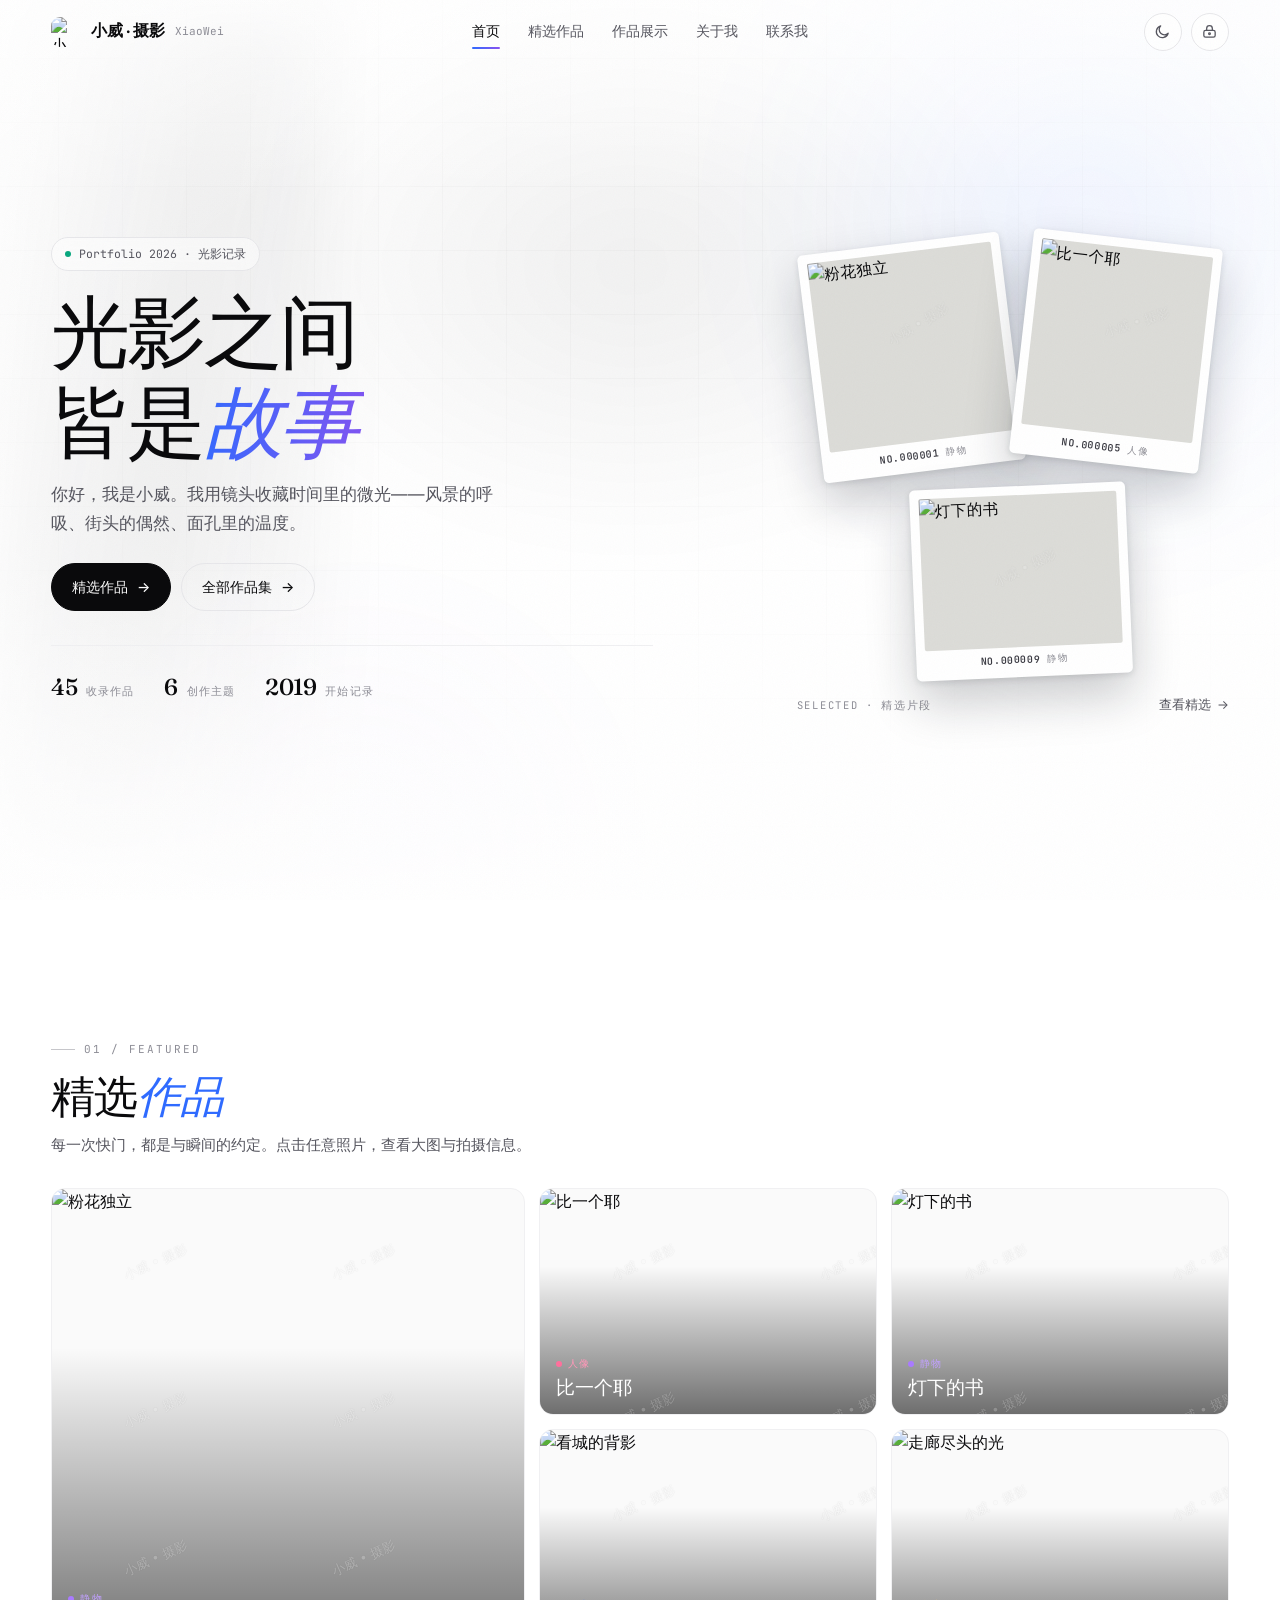
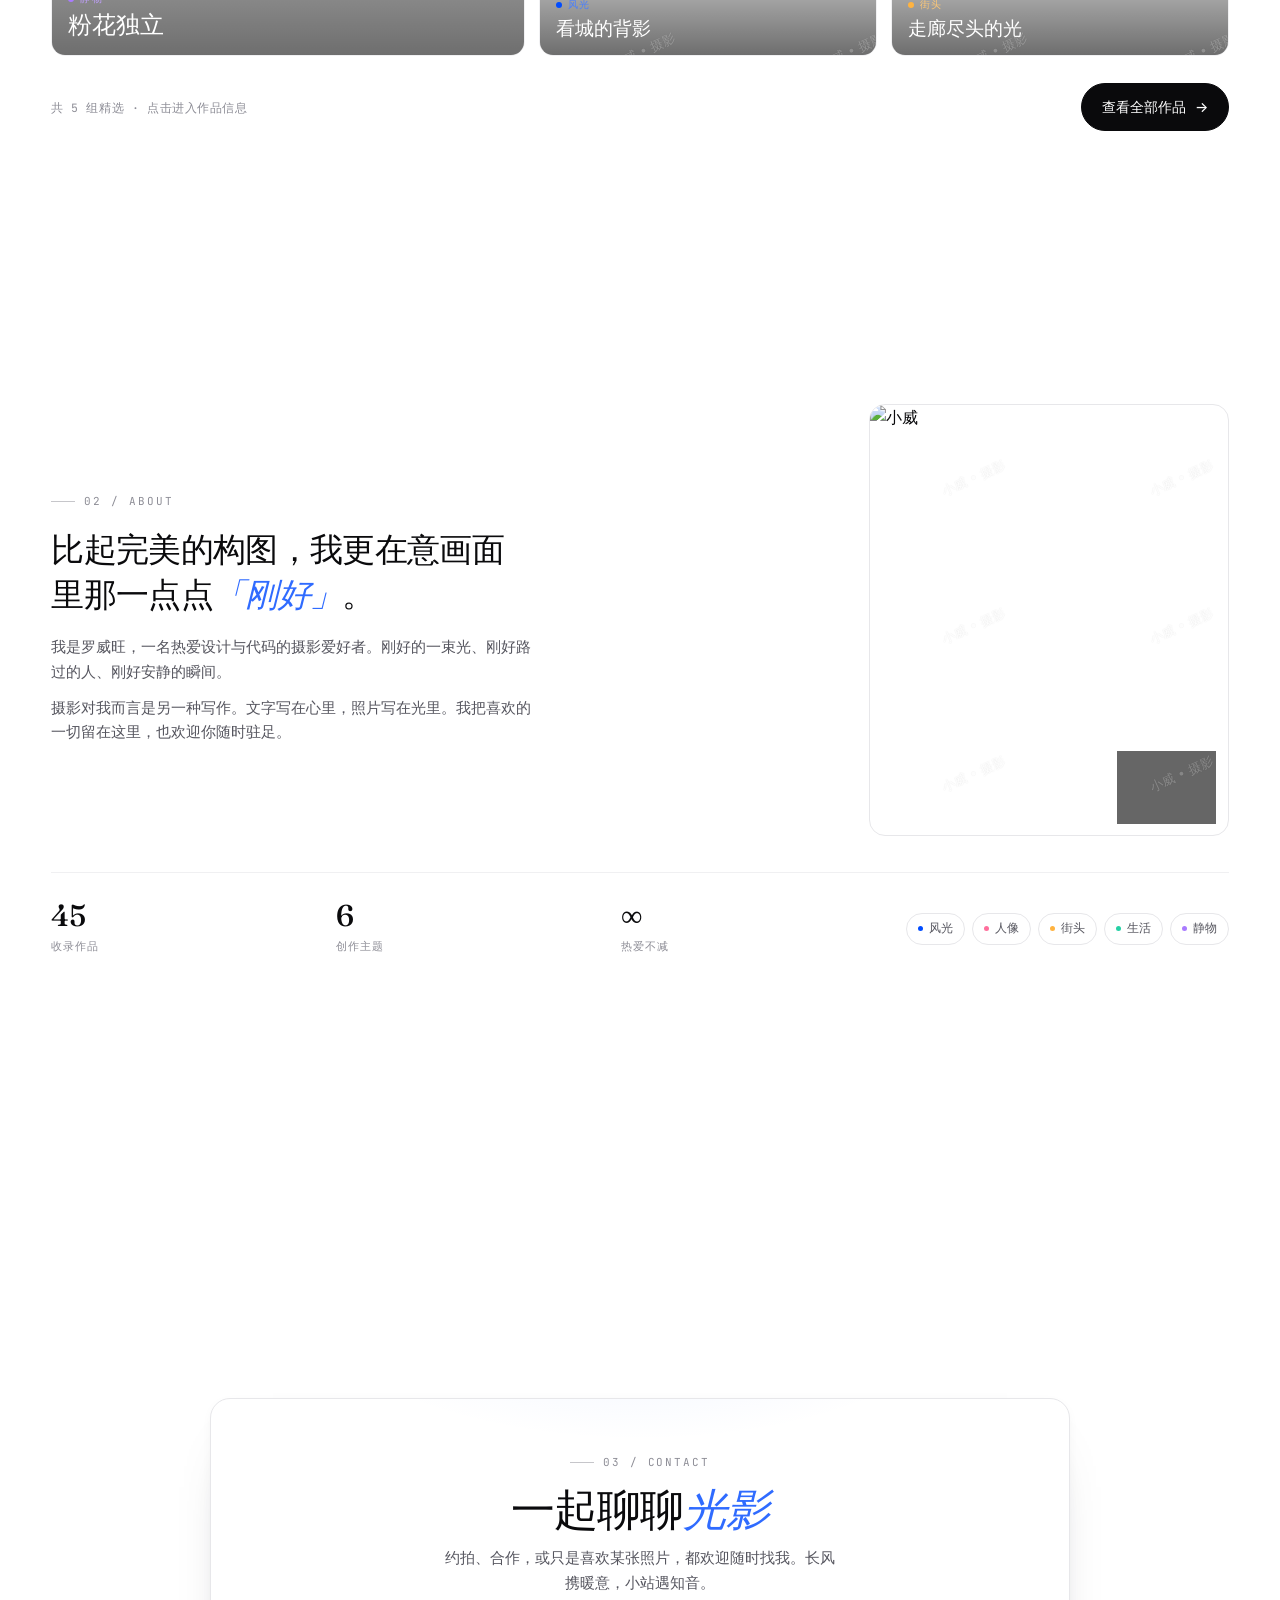
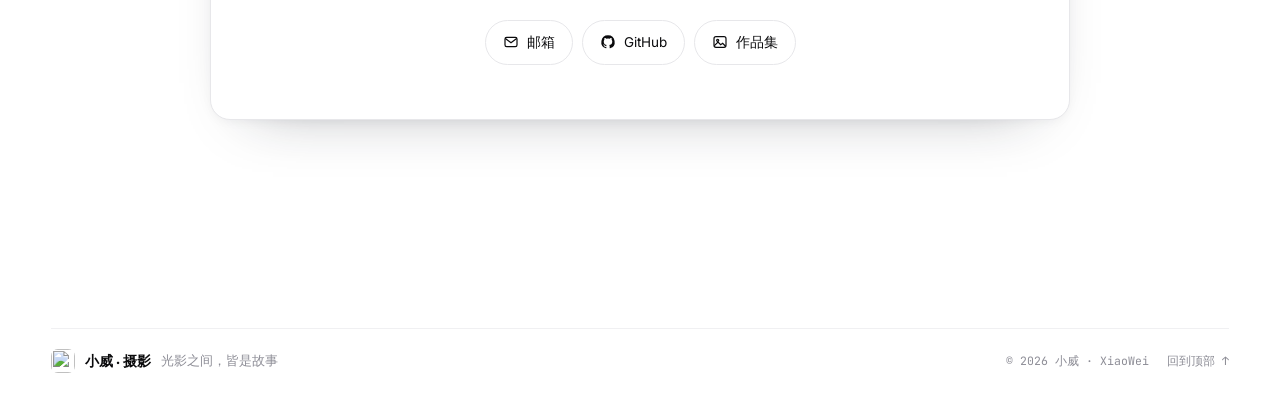
==== commit ccdfa0f4: "Add files via upload" ====
--- a/sywzs.html
+++ b/sywzs.html
@@ -1,2982 +1,2970 @@
-<!DOCTYPE html>
-<html lang="zh-CN" data-theme="light" class="is-home js"><head>
-<meta charset="UTF-8">
-<meta name="viewport" content="width=device-width, initial-scale=1.0">
-<meta name="color-scheme" content="dark light">
-<title>小威 · 摄影</title>
-<meta name="description" content="小威 · 摄影">
-<link rel="icon" type="image/png" sizes="64x64" href="images/opt/icon/favicon-64.png">
-<link rel="apple-touch-icon" href="images/opt/icon/favicon-180.png">
-<!-- 首屏三张宝丽来缩略图：提前开始下载（数据里的 featured 前三条）-->
-<link rel="preload" as="image" href="images/opt/thumb/sheying-001.webp" fetchpriority="high">
-<link rel="preload" as="image" href="images/opt/thumb/sheying-005.webp">
-<link rel="preload" as="image" href="images/opt/thumb/sheying-009.webp">
-<link rel="stylesheet" href="fonts/fonts.css">
-<script>
-/* 首屏前置：主题与动画开关，避免闪烁 */
-(function () {
-  var d = document.documentElement;
-  d.classList.add('js');
-  try {
-    var t = localStorage.getItem('xw:theme');
-    if (!t) t = (window.matchMedia && window.matchMedia('(prefers-color-scheme: light)').matches) ? 'light' : 'dark';
-    d.dataset.theme = t;
-  } catch (e) {}
-})();
-</script>
-<style>
-/* ====================================================================
-   小威 · 摄影  —  设计系统
-   黑白为骨、彩色为神：中性灰阶打底，彩色只做点缀
-   ==================================================================== */
-
-/* ---------- 01 Token ---------- */
-:root{
-  --bg:#08080a;
-  --bg-2:#0d0d10;
-  --surface:#141417;
-  --surface-2:#1b1b20;
-  --line:#2a2a30;
-  --line-2:#1c1c21;
-  --fg:#f8f8f9;
-  --fg-2:#9d9da6;
-  --fg-3:#6d6d77;
-
-  --accent:#5b8cff;
-  --accent-2:#a97bff;
-  --pink:#ff6f9c;
-  --mint:#25d0a5;
-  --amber:#ffb340;
-  --accent-soft:rgba(91,140,255,.14);
-
-  --scrim:rgba(0,0,0,.72);
-  --shadow:0 30px 80px -50px rgba(0,0,0,.95);
-  --shadow-2:0 18px 44px -28px rgba(0,0,0,.7);
-
-  --serif:"Fraunces","Noto Serif SC","Songti SC","STSong","SimSun",Georgia,"Times New Roman",serif;
-  --sans:"Inter","PingFang SC","HarmonyOS Sans SC","MiSans","Microsoft YaHei","Noto Sans SC","Helvetica Neue",Arial,sans-serif;
-  --mono:"JetBrains Mono",ui-monospace,SFMono-Regular,Consolas,Menlo,monospace;
-
-  --wrap:1280px;
-  --pad:clamp(18px,4vw,54px);
-  --nav-h:64px;
-  --ease:cubic-bezier(.22,.68,.28,1);
-  --ease-out:cubic-bezier(.16,.84,.3,1);
-}
-html[data-theme="light"]{
-  --bg:#ffffff;
-  --bg-2:#f7f7f8;
-  --surface:#ffffff;
-  --surface-2:#fafafa;
-  --line:#e7e7ea;
-  --line-2:#f0f0f2;
-  --fg:#0a0a0c;
-  --fg-2:#56565f;
-  --fg-3:#8d8d96;
-  --accent:#2f6bff;
-  --accent-2:#8a52f0;
-  --pink:#e8457a;
-  --mint:#0aa87f;
-  --amber:#d98a00;
-  --accent-soft:rgba(47,107,255,.10);
-  --scrim:rgba(0,0,0,.66);
-  --shadow:0 30px 70px -50px rgba(0,0,0,.45);
-  --shadow-2:0 18px 40px -30px rgba(0,0,0,.35);
-}
-
-/* 分类色：彩色点缀的主要载体 */
-[data-cat="风光"]{--cc:var(--accent)}
-[data-cat="人像"]{--cc:var(--pink)}
-[data-cat="街头"]{--cc:var(--amber)}
-[data-cat="生活"]{--cc:var(--mint)}
-[data-cat="静物"]{--cc:var(--accent-2)}
-[data-cat="全部"]{--cc:var(--fg-2)}
-
-/* ---------- 02 Base ---------- */
-*,*::before,*::after{margin:0;padding:0;box-sizing:border-box}
-html{
-  -webkit-text-size-adjust:100%;scroll-behavior:auto;
-  scrollbar-width:none;-ms-overflow-style:none;   /* 去掉整站滚动条 */
-}
-html::-webkit-scrollbar,body::-webkit-scrollbar,
-.panel::-webkit-scrollbar,.sheet::-webkit-scrollbar{width:0;height:0;display:none}
-/* 顶栏是 fixed 定位：文档只要横向溢出 12px，顶栏就会跟着变宽，
-   三个圆形按钮看起来就会向右偏移（动画结束后才恢复）。这里给右侧留出余量。 */
-.page-head{padding-right:2px}
-.page-head .head-row{overflow:visible}
-body{
-  font-family:var(--sans);font-size:15.5px;line-height:1.72;
-  background:var(--bg);color:var(--fg);
-  overflow-x:hidden;-webkit-font-smoothing:antialiased;
-  transition:background-color .45s ease,color .45s ease;
-}
-body.no-scroll{overflow:hidden}
-img{
-  display:block;max-width:100%;height:auto;
-  /* 图片不允许拖拽 / 长按菜单 / 直接保存 */
-  -webkit-user-drag:none;user-select:none;-webkit-user-select:none;
-  pointer-events:none;-webkit-touch-callout:none;
-}
-a{color:inherit;text-decoration:none}
-button,input,textarea{font:inherit;color:inherit;background:none;border:0}
-button{cursor:pointer}
-textarea{resize:none}
-::selection{background:color-mix(in srgb,var(--accent) 42%,transparent);color:var(--fg)}
-:focus-visible{outline:2px solid var(--accent);outline-offset:3px;border-radius:8px}
-
-.wrap{width:100%;max-width:var(--wrap);margin:0 auto;padding-inline:var(--pad)}
-.route-view{display:none}
-.route-view.active{display:block}
-/* 作品集页：内容少时也把版权栏压在页面底部 */
-#view-works.active{display:flex;flex-direction:column;min-height:100vh}
-#view-works.active .gallery-wrap{flex:1 0 auto}
-#view-works.active .foot{padding-bottom:14px}
-.mono{font-family:var(--mono)}
-
-.grain{
-  position:fixed;inset:0;z-index:200;pointer-events:none;opacity:.05;mix-blend-mode:overlay;
-  background-image:url("data:image/svg+xml,%3Csvg xmlns='http://www.w3.org/2000/svg' width='150' height='150'%3E%3Cfilter id='n'%3E%3CfeTurbulence type='fractalNoise' baseFrequency='.9' numOctaves='3'/%3E%3C/filter%3E%3Crect width='100%25' height='100%25' filter='url(%23n)'/%3E%3C/svg%3E");
-}
-html[data-theme="light"] .grain{opacity:.035;mix-blend-mode:multiply}
-/* 浅色模式下卡片用柔和投影代替纯描边，层次更清楚 */
-html[data-theme="light"] .cta{
-  box-shadow:0 26px 60px -42px rgba(24,28,40,.42),0 3px 14px -6px rgba(24,28,40,.10);
-}
-html[data-theme="light"] .cfab{
-  box-shadow:0 20px 44px -30px rgba(24,28,40,.38),0 2px 10px -5px rgba(24,28,40,.09);
-}
-
-/* ---------- 03 动画系统 ---------- */
-[data-anim]{
-  transition:opacity .85s var(--ease-out),transform .85s var(--ease-out);
-  transition-delay:var(--d,0ms);
-}
-html.js [data-anim]{opacity:0}
-html.js [data-anim="up"]{transform:translate3d(0,28px,0)}
-html.js [data-anim="fade"]{transform:none}
-html.js [data-anim="left"]{transform:translate3d(-30px,0,0)}
-html.js [data-anim="right"]{transform:translate3d(30px,0,0)}
-html.js [data-anim="scale"]{transform:scale(.965)}
-html.js [data-anim].in{opacity:1;transform:none}
-
-html.js [data-anim="mask"]{opacity:1;transform:none}
-[data-anim="mask"]{display:block;overflow:hidden;padding:.12em .1em .38em;margin:-.12em -.1em -.38em}
-[data-anim="mask"]>span{display:block;transition:transform 1.05s var(--ease-out);transition-delay:var(--d,0ms)}
-html.js [data-anim="mask"]>span{transform:translate3d(0,152%,0)}
-html.js [data-anim="mask"].in>span{transform:none}
-
-@keyframes riseIn{from{opacity:0;transform:translate3d(0,16px,0)}to{opacity:1;transform:none}}
-@keyframes chipIn{from{opacity:0;transform:translate3d(-16px,6px,0)}to{opacity:1;transform:none}}
-@keyframes popIn{from{opacity:0;transform:scale(.945)}to{opacity:1;transform:none}}
-@keyframes fadeIn{from{opacity:0}to{opacity:1}}
-@keyframes barIn{from{opacity:0;transform:translate3d(0,-100%,0)}to{opacity:1;transform:none}}
-@keyframes panelIn{from{opacity:0;transform:translate3d(24px,0,0)}to{opacity:1;transform:none}}
-@keyframes beat{0%{transform:scale(1)}28%{transform:scale(1.35)}50%{transform:scale(.94)}72%{transform:scale(1.12)}100%{transform:scale(1)}}
-@keyframes spin{to{transform:rotate(360deg)}}
-@keyframes drift{0%,100%{transform:translate3d(0,0,0) scale(1)}50%{transform:translate3d(3.5vw,2.5vw,0) scale(1.1)}}
-@keyframes drift2{0%,100%{transform:translate3d(0,0,0) scale(1.08)}50%{transform:translate3d(-3vw,-2vw,0) scale(.94)}}
-@keyframes gridPan{to{transform:translate3d(-64px,-64px,0)}}
-@keyframes beamSweep{0%{transform:translate3d(-12vw,0,0);opacity:0}15%{opacity:.6}85%{opacity:.4}100%{transform:translate3d(105vw,0,0);opacity:0}}
-@keyframes pulseDot{0%{box-shadow:0 0 0 0 color-mix(in srgb,var(--cc,var(--accent)) 60%,transparent)}70%{box-shadow:0 0 0 8px transparent}100%{box-shadow:0 0 0 0 transparent}}
-@keyframes sheenText{0%,100%{background-position:0% 50%}50%{background-position:100% 50%}}
-
-/* ---------- 04 顶栏 ---------- */
-.topbar{
-  position:fixed;inset:0 0 auto 0;z-index:100;height:var(--nav-h);
-  display:flex;align-items:center;border-bottom:1px solid transparent;
-  transition:background-color .35s ease,border-color .35s ease;
-}
-html.js .topbar{animation:barIn .7s var(--ease-out) .1s both}
-.topbar.scrolled{
-  background:color-mix(in srgb,var(--bg) 88%,transparent);
-  backdrop-filter:saturate(150%) blur(18px);
-  border-bottom-color:var(--line-2);
-}
-.bar{position:relative;display:flex;align-items:center;gap:14px;max-width:100%}
-.brand{display:flex;align-items:center;gap:10px}
-.brand img{width:30px;height:30px;border-radius:9px}
-.brand b{font-family:var(--serif);font-weight:600;font-size:15.5px}
-.brand span{font-family:var(--mono);font-size:11px;color:var(--fg-3)}
-.nav{position:absolute;left:50%;transform:translateX(-50%);display:flex;align-items:center;gap:2px}
-.nav a{
-  position:relative;padding:8px 13px;border-radius:9px;font-size:14px;color:var(--fg-2);
-  transition:color .22s;white-space:nowrap;
-}
-.nav a::after{
-  content:"";position:absolute;left:13px;right:13px;bottom:3px;height:1.5px;border-radius:2px;
-  background:linear-gradient(90deg,var(--accent),var(--accent-2));
-  transform:scaleX(0);transform-origin:left;transition:transform .34s var(--ease-out);
-}
-.nav a:hover{color:var(--fg)}
-.nav a.on{color:var(--fg)}
-.nav a.on::after{transform:scaleX(1)}
-.tools{display:flex;align-items:center;gap:9px;margin-left:auto}
-.icon-btn{
-  width:38px;height:38px;border-radius:10px;display:inline-flex;align-items:center;justify-content:center;
-  border:1px solid var(--line);color:var(--fg-2);background:color-mix(in srgb,var(--surface) 70%,transparent);
-  transition:color .2s,border-color .2s,transform .18s var(--ease-out);
-}
-.icon-btn:hover{color:var(--fg);border-color:var(--fg-3);transform:translateY(-1px)}
-.icon-btn:active{transform:scale(.94)}
-.icon-btn svg{width:17px;height:17px}
-/* 切换主题时先冻结所有过渡，避免边框/文字颜色在整屏动画结束后才补变 */
-html.no-transition *,html.no-transition *::before,html.no-transition *::after{transition:none!important}
-/* 明暗切换：圆形按钮；点击后以按钮为圆心放大覆盖整屏 */
-.round-btn{border-radius:50%;position:relative}
-.round-btn svg{animation:themeIconIn .5s var(--ease-out)}
-@keyframes themeIconIn{from{opacity:0;transform:scale(.35) rotate(-140deg)}to{opacity:1;transform:none}}
-::view-transition-old(root),::view-transition-new(root){animation:none;mix-blend-mode:normal}
-::view-transition-old(root){z-index:1}
-::view-transition-new(root){z-index:2}
-.menu-btn{display:none;border-radius:50%}
-@media(max-width:1080px){.nav{display:none}.menu-btn{display:inline-flex}}
-
-.sheet{
-  position:fixed;inset:0;z-index:110;background:var(--bg);
-  display:flex;flex-direction:column;padding:18px var(--pad) 28px;
-  transform:translateY(-100%);visibility:hidden;
-  transition:transform .55s var(--ease-out),visibility .55s;
-}
-.sheet.open{transform:none;visibility:visible}
-.sheet-head{display:flex;align-items:center;justify-content:space-between;height:var(--nav-h);margin-bottom:18px}
-.sheet-list{display:flex;flex-direction:column}
-.sheet-list a{
-  display:flex;align-items:center;padding:16px 4px;font-family:var(--serif);
-  font-size:clamp(24px,6.4vw,32px);font-weight:500;border-bottom:1px solid var(--line-2);color:var(--fg-2);
-  transition:color .2s;
-}
-.sheet-list a:hover,.sheet-list a.on{color:var(--fg)}
-.sheet .sfoot{margin-top:auto;font-family:var(--mono);font-size:12px;color:var(--fg-3);letter-spacing:.06em}
-
-/* ---------- 05 按钮 ---------- */
-.btn{
-  display:inline-flex;align-items:center;gap:9px;padding:11px 20px;border-radius:999px;
-  border:1px solid var(--line);background:transparent;font-size:14px;font-weight:500;
-  transition:transform .2s var(--ease-out),border-color .2s,background-color .2s,color .2s;
-}
-.btn svg{width:16px;height:16px}
-.btn:hover{transform:translateY(-2px);border-color:var(--fg-3)}
-.btn--primary{background:var(--fg);border-color:var(--fg);color:var(--bg)}
-.btn--primary:hover{background:color-mix(in srgb,var(--fg) 86%,transparent)}
-.btn .arw{transition:transform .3s var(--ease-out)}
-.btn:hover .arw{transform:translateX(4px)}
-
-/* ---------- 06 整屏 ---------- */
-.screen{
-  position:relative;min-height:100svh;display:flex;flex-direction:column;justify-content:center;
-  padding:calc(var(--nav-h) + 26px) 0 clamp(18px,3vh,32px);
-}
-.eyebrow{
-  display:inline-flex;align-items:center;gap:9px;font-family:var(--mono);
-  font-size:11px;color:var(--fg-3);letter-spacing:.18em;text-transform:uppercase;
-}
-.eyebrow::before{content:"";width:24px;height:1px;background:currentColor;opacity:.5}
-.sec-head h2,.h2{
-  font-family:var(--serif);font-weight:500;font-size:clamp(26px,3.7vw,44px);
-  line-height:1.1;letter-spacing:-.025em;margin:14px 0 12px;
-}
-.sec-head h2 em{font-style:italic;color:var(--accent)}
-.sec-head p{color:var(--fg-2);font-size:14.5px;max-width:58ch}
-.dot{width:6px;height:6px;border-radius:50%;background:var(--cc,var(--accent));display:inline-block;flex:0 0 auto}
-
-/* ---------- 07 Hero ---------- */
-.hero{padding-bottom:clamp(30px,5vh,56px);overflow:hidden}
-.hero-bg{position:absolute;inset:0;z-index:0;overflow:hidden;background:var(--bg)}
-.hero-bg>span{position:absolute;display:block;pointer-events:none}
-
-.l-spot{
-  width:120vw;height:120vh;left:-25vw;top:-40vh;
-  background:radial-gradient(38% 38% at 62% 58%,color-mix(in srgb,var(--fg) 12%,transparent),transparent 70%);
-  filter:blur(40px);opacity:.9;animation:drift 30s ease-in-out infinite;
-}
-.l-halo{
-  width:62vw;height:62vw;right:-16vw;top:-14vw;border-radius:50%;
-  background:radial-gradient(circle at 50% 50%,var(--accent),transparent 62%);
-  filter:blur(90px);opacity:.2;animation:drift2 36s ease-in-out infinite;
-}
-.l-halo2{
-  width:44vw;height:44vw;left:6vw;bottom:-18vw;border-radius:50%;
-  background:radial-gradient(circle at 50% 50%,var(--accent-2),transparent 64%);
-  filter:blur(90px);opacity:.14;animation:drift 42s ease-in-out infinite reverse;
-}
-.l-grid{
-  inset:-70px;opacity:.5;animation:gridPan 34s linear infinite;
-  background-image:
-    linear-gradient(to right,color-mix(in srgb,var(--fg) 9%,transparent) 1px,transparent 1px),
-    linear-gradient(to bottom,color-mix(in srgb,var(--fg) 9%,transparent) 1px,transparent 1px);
-  background-size:64px 64px;
-  -webkit-mask-image:radial-gradient(120% 95% at 50% 30%,#000 8%,transparent 72%);
-  mask-image:radial-gradient(120% 95% at 50% 30%,#000 8%,transparent 72%);
-}
-.l-beam{
-  top:0;bottom:0;width:26vw;
-  background:linear-gradient(100deg,transparent,color-mix(in srgb,var(--fg) 7%,transparent) 50%,transparent);
-  filter:blur(30px);animation:beamSweep 19s ease-in-out infinite;
-}
-.l-vig{
-  inset:0;background:
-    radial-gradient(120% 90% at 50% 40%,transparent 30%,color-mix(in srgb,var(--bg) 88%,transparent) 100%),
-    linear-gradient(180deg,color-mix(in srgb,var(--bg) 70%,transparent) 0%,transparent 22%,transparent 62%,var(--bg) 100%);
-}
-html[data-theme="light"] .l-spot{opacity:.5}
-html[data-theme="light"] .l-halo{opacity:.09}
-html[data-theme="light"] .l-halo2{opacity:.06}
-html[data-theme="light"] .l-grid{
-  opacity:.38;
-  background-image:
-    linear-gradient(to right,color-mix(in srgb,var(--fg) 6%,transparent) 1px,transparent 1px),
-    linear-gradient(to bottom,color-mix(in srgb,var(--fg) 6%,transparent) 1px,transparent 1px);
-}
-
-.hero-grid{
-  position:relative;z-index:1;display:grid;grid-template-columns:1.08fr .92fr;
-  gap:clamp(28px,5vw,72px);align-items:center;
-}
-@media(max-width:960px){.hero-grid{grid-template-columns:1fr}}
-.hero-copy .kicker{
-  display:inline-flex;align-items:center;gap:8px;font-family:var(--mono);font-size:11.5px;
-  color:var(--fg-2);border:1px solid var(--line);border-radius:999px;padding:6px 13px;
-  background:color-mix(in srgb,var(--surface) 55%,transparent);backdrop-filter:blur(8px);
-}
-.hero-copy .kicker .dot{background:var(--mint);animation:pulseDot 2.6s infinite}
-.hero h1{
-  font-family:var(--serif);font-weight:500;font-size:clamp(38px,6.2vw,84px);line-height:1.02;
-  letter-spacing:-.035em;margin:20px 0 18px;
-}
-.hero h1 em{
-  font-style:italic;
-  /* 内边距把渐变背景盒撑大，避免「事」的长竖钩落在盒外被裁掉 */
-  padding:.14em .1em .34em;margin:-.14em -.1em -.34em;
-  background:linear-gradient(96deg,var(--accent) 0%,var(--accent-2) 52%,var(--accent) 100%);
-  background-size:220% 100%;-webkit-background-clip:text;background-clip:text;color:transparent;
-  animation:sheenText 9s ease-in-out infinite;
-}
-.hero .lead{max-width:46ch;color:var(--fg-2);font-size:clamp(14.5px,1.5vw,16.5px)}
-.hero-actions{display:flex;flex-wrap:wrap;gap:10px;margin-top:26px}
-.hero-meta{display:flex;flex-wrap:wrap;gap:10px 30px;margin-top:34px;padding-top:22px;border-top:1px solid var(--line-2)}
-.hero-meta div{display:flex;align-items:baseline;gap:9px}
-.hero-meta b{font-family:var(--serif);font-size:23px;font-weight:500;letter-spacing:-.02em}
-.hero-meta span{font-family:var(--mono);font-size:10.5px;color:var(--fg-3);letter-spacing:.1em;text-transform:uppercase}
-
-.hero-media{justify-self:end;width:100%;max-width:432px;--pol:#f7f6f3;--pol-ink:#42424a;--pol-sub:#8f8f97}
-html[data-theme="light"] .hero-media{--pol:#ffffff;--pol-ink:#3a3a42;--pol-sub:#8c8c94}
-@media(max-width:960px){.hero-media{display:none}}
-/* 拍立得散落：三张白边相纸轻微倾斜叠放，鼠标移上去摆正 */
-.hm-scatter{position:relative;height:min(56svh,452px)}
-.hm-pol{
-  position:absolute;display:flex;flex-direction:column;margin:0;
-  padding:9px 9px 30px;border-radius:5px;background:var(--pol);
-  box-shadow:0 22px 48px rgba(0,0,0,.45),0 2px 6px rgba(0,0,0,.25);
-  transition:transform .6s var(--ease-out),box-shadow .4s var(--ease-out);
-}
-html[data-theme="light"] .hm-pol{box-shadow:0 22px 48px rgba(20,22,30,.22),0 2px 6px rgba(20,22,30,.12)}
-.hm-photo{position:relative;flex:1;min-height:0;overflow:hidden;border-radius:2px;background:#dcdcd8}
-.hm-photo img{width:100%;height:100%;object-fit:cover}
-.hm-pol figcaption{
-  position:absolute;left:0;right:0;bottom:8px;display:flex;align-items:baseline;justify-content:center;gap:7px;
-  font-family:var(--mono);font-size:10px;letter-spacing:.06em;color:var(--pol-ink);
-}
-.hm-pol figcaption b{font-weight:600}
-.hm-pol figcaption i{font-style:normal;color:var(--pol-sub);font-size:9.5px}
-.hm-pol.p1{width:47%;aspect-ratio:216/244;left:3%;top:3%;transform:rotate(-7deg);z-index:1}
-.hm-pol.p2{width:44%;aspect-ratio:200/238;right:4%;top:2%;transform:rotate(6.5deg);z-index:2}
-.hm-pol.p3{width:50%;aspect-ratio:222/196;left:27%;bottom:1%;transform:rotate(-2.5deg);z-index:3}
-.hm-pol:hover{transform:rotate(0deg) scale(1.035);z-index:6;
-  box-shadow:0 30px 64px rgba(0,0,0,.55),0 3px 8px rgba(0,0,0,.3)}
-html[data-theme="light"] .hm-pol:hover{box-shadow:0 30px 64px rgba(20,22,30,.26),0 3px 8px rgba(20,22,30,.14)}
-.hm-foot{display:flex;align-items:center;justify-content:space-between;gap:12px;margin-top:13px}
-.hm-cap{font-family:var(--mono);font-size:10.5px;color:var(--fg-3);letter-spacing:.16em;text-transform:uppercase}
-.hm-more{display:inline-flex;align-items:center;gap:6px;font-size:12.5px;color:var(--fg-2);transition:color .2s}
-.hm-more:hover{color:var(--fg)}
-.hm-more i{font-style:normal;transition:transform .3s var(--ease-out)}
-.hm-more:hover i{transform:translateX(3px)}
-
-/* ---------- 08 精选（编辑式网格） ---------- */
-.feature .sec-head{margin-bottom:clamp(20px,3.4vh,34px)}
-.fgrid{
-  display:grid;gap:14px;grid-template-columns:1.4fr 1fr 1fr;grid-template-rows:repeat(2,minmax(0,1fr));
-  height:min(52svh,470px);
-}
-@media(max-width:900px){
-  .fgrid{grid-template-columns:1fr 1fr;grid-template-rows:auto;height:auto}
-  .fgrid .fcell{height:26svh}
-  .fgrid .fcell:first-child{grid-column:1/-1;grid-row:auto;height:40svh}
-}
-.fcell{
-  position:relative;display:block;width:100%;height:100%;padding:0;overflow:hidden;text-align:left;
-  border-radius:14px;background:var(--surface-2);cursor:zoom-in;border:1px solid var(--line-2);
-}
-.fcell:first-child{grid-row:span 2}
-.fcell img{width:100%;height:100%;object-fit:cover;transition:transform 1.2s var(--ease-out)}
-.fcell:hover img,.fcell:focus-visible img{transform:scale(1.05)}
-.fcell .scrim{
-  position:absolute;inset:auto 0 0 0;height:66%;pointer-events:none;opacity:.85;transition:opacity .35s;
-  background:linear-gradient(180deg,transparent,var(--scrim));
-}
-.fcell:hover .scrim{opacity:1}
-.fcell .cap{
-  position:absolute;left:0;right:0;bottom:0;display:flex;align-items:flex-end;
-  justify-content:space-between;gap:12px;padding:15px 16px;
-}
-.fcell .cap .txt{display:flex;flex-direction:column;gap:3px;min-width:0}
-.fcell .cap .cat{
-  display:inline-flex;align-items:center;gap:6px;font-family:var(--mono);font-size:10px;
-  letter-spacing:.14em;text-transform:uppercase;color:color-mix(in srgb,var(--cc,var(--accent)) 72%,#fff);
-}
-.fcell .cap h3{
-  font-family:var(--serif);font-weight:500;font-size:clamp(15px,1.5vw,19px);color:#fff;line-height:1.25;
-  white-space:nowrap;overflow:hidden;text-overflow:ellipsis;
-}
-.fcell:first-child .cap h3{font-size:clamp(17px,1.9vw,24px)}
-.fcell .go{
-  flex:0 0 auto;width:32px;height:32px;border-radius:50%;display:inline-flex;align-items:center;justify-content:center;
-  background:#111116;border:1px solid rgba(255,255,255,.18);color:#fff;
-  opacity:0;transform:translateY(6px);transition:opacity .35s,transform .35s var(--ease-out);
-}
-.fcell:hover .go,.fcell:focus-visible .go{opacity:1;transform:none}
-.fcell .go svg{width:15px;height:15px}
-.feature-foot{display:flex;flex-wrap:wrap;align-items:center;justify-content:space-between;gap:14px;margin-top:clamp(18px,3vh,28px)}
-.feature-foot .hint{font-family:var(--mono);font-size:11.5px;color:var(--fg-3);letter-spacing:.05em}
-
-/* ---------- 09 关于 ---------- */
-.about-grid{display:grid;grid-template-columns:1.15fr .85fr;gap:clamp(26px,4.6vw,68px);align-items:center}
-@media(max-width:920px){.about-grid{grid-template-columns:1fr;gap:26px}}
-.about-copy .about-quote{
-  font-family:var(--serif);font-weight:500;font-size:clamp(21px,2.7vw,33px);line-height:1.36;
-  letter-spacing:-.02em;margin:16px 0 18px;max-width:22ch;color:var(--fg);
-}
-.about-copy .about-quote em{font-style:italic;color:var(--accent)}
-.about-copy p{color:var(--fg-2);font-size:14.5px;margin-bottom:11px;max-width:54ch}
-.about-strip{
-  display:grid;grid-template-columns:repeat(3,minmax(0,1fr)) auto;gap:16px;align-items:center;
-  margin-top:clamp(24px,4vh,38px);padding-top:clamp(18px,3vh,26px);border-top:1px solid var(--line-2);
-}
-@media(max-width:920px){.about-strip{grid-template-columns:repeat(3,1fr);gap:12px}.about-strip .gear{grid-column:1/-1}}
-.about-strip .stat b{display:block;font-family:var(--serif);font-size:clamp(22px,2.5vw,30px);font-weight:500;line-height:1.1}
-.about-strip .stat span{font-family:var(--mono);font-size:10.5px;color:var(--fg-3);letter-spacing:.1em;text-transform:uppercase}
-.gear{display:flex;flex-wrap:wrap;gap:7px;justify-content:flex-end}
-@media(max-width:920px){.gear{justify-content:flex-start}}
-.gear span{
-  display:inline-flex;align-items:center;gap:6px;font-size:11.5px;color:var(--fg-2);
-  border:1px solid var(--line);border-radius:999px;padding:5px 11px;
-  transition:color .2s,border-color .2s,transform .2s var(--ease-out);
-}
-.gear span:hover{color:var(--fg);border-color:var(--fg-3);transform:translateY(-2px)}
-.gear span::before{content:"";width:5px;height:5px;border-radius:50%;background:var(--cc,var(--fg-3))}
-.about-portrait{
-  position:relative;border-radius:16px;overflow:hidden;border:1px solid var(--line);
-  width:100%;max-width:360px;justify-self:end;
-}
-@media(max-width:920px){.about-portrait{justify-self:start;max-width:300px}}
-.about-portrait img{width:100%;height:min(48svh,430px);object-fit:cover}
-.about-portrait .badge{
-  position:absolute;right:12px;bottom:12px;border-radius:10px;padding:8px 12px;color:#fff;
-  background:rgba(0,0,0,.6);backdrop-filter:blur(8px);border:1px solid rgba(255,255,255,.16);
-}
-.about-portrait .badge b{display:block;font-family:var(--serif);font-size:16px}
-.about-portrait .badge span{font-family:var(--mono);font-size:10px;color:rgba(255,255,255,.7)}
-
-/* ---------- 10 联系 + 版权（同屏） ---------- */
-.contact-screen{justify-content:space-between}
-.contact-main{display:flex;flex-direction:column;justify-content:center;flex:1;padding-block:clamp(16px,4vh,50px)}
-.cta{
-  position:relative;overflow:hidden;border:1px solid var(--line);border-radius:20px;
-  padding:clamp(28px,4.4vw,54px);text-align:center;max-width:860px;margin:0 auto;width:100%;background:var(--surface);
-}
-.cta::before{
-  content:"";position:absolute;inset:-40% -10% auto;height:180%;pointer-events:none;
-  background:radial-gradient(50% 42% at 50% 0%,var(--accent-soft),transparent 70%);
-}
-.cta>*{position:relative}
-.cta h2{font-family:var(--serif);font-weight:500;font-size:clamp(26px,3.8vw,44px);line-height:1.08;letter-spacing:-.025em;margin:14px 0 12px}
-.cta h2 em{font-style:italic;color:var(--accent)}
-.cta p{color:var(--fg-2);max-width:44ch;margin:0 auto 24px;font-size:14.5px}
-.social{display:flex;flex-wrap:wrap;justify-content:center;gap:9px}
-.social a{
-  display:inline-flex;align-items:center;gap:8px;padding:10px 17px;border-radius:999px;
-  border:1px solid var(--line);font-size:13.5px;
-  transition:transform .2s var(--ease-out),border-color .2s,color .2s;
-}
-.social a:hover{transform:translateY(-3px);border-color:var(--fg-3);color:var(--fg)}
-.social a svg{width:16px;height:16px}
-.foot{
-  display:flex;flex-wrap:wrap;gap:12px 26px;align-items:center;justify-content:space-between;
-  padding-top:20px;border-top:1px solid var(--line-2);
-}
-.foot-brand{display:flex;align-items:center;gap:10px}
-.foot-brand img{width:24px;height:24px;border-radius:7px}
-.foot-brand b{font-family:var(--serif);font-weight:600;font-size:14px}
-.foot-line{font-size:12.5px;color:var(--fg-3)}
-.foot-right{display:flex;align-items:center;gap:18px;font-family:var(--mono);font-size:11.5px;color:var(--fg-3)}
-.foot-right a{transition:color .2s}
-.foot-right a:hover{color:var(--fg)}
-@media(max-width:720px){.foot{flex-direction:column;align-items:center;text-align:center;gap:12px}}
-
-/* ====================================================================
-   作品集
-   ==================================================================== */
-.page-head{padding-top:calc(var(--nav-h) + clamp(30px,6vh,64px));padding-bottom:clamp(16px,2.6vh,26px)}
-.crumbs{display:flex;align-items:center;gap:9px;font-family:var(--mono);font-size:11.5px;color:var(--fg-3)}
-.crumbs a{transition:color .2s}
-.crumbs a:hover{color:var(--fg)}
-.head-row{display:flex;align-items:flex-end;justify-content:space-between;gap:22px;flex-wrap:wrap;margin-top:16px}
-.page-head h1{font-family:var(--serif);font-weight:500;font-size:clamp(28px,4.4vw,56px);line-height:1.02;letter-spacing:-.03em}
-.page-head h1 em{font-style:italic;color:var(--accent)}
-.head-meta{text-align:right}
-.head-meta .big{font-family:var(--serif);font-size:clamp(26px,3.3vw,40px);line-height:1;letter-spacing:-.02em}
-.head-meta .lbl{font-family:var(--mono);font-size:10.5px;color:var(--fg-3);letter-spacing:.16em;margin-top:5px;text-transform:uppercase}
-.head-note{margin-top:14px;color:var(--fg-2);font-size:14px;max-width:58ch}
-
-/* ====================================================================
-   作品展示（重构版）
-   性能策略：
-   1) 网格只加载 640px 缩略图（单张 ~37KB，全站 ~1.7MB），大图只在详情页按需加载；
-   2) 瀑布流用纯 CSS columns，彻底移除滚动/缩放时的 JS 逐卡测算（布局抖动源）；
-   3) 卡片用 contain + content-visibility，屏幕外的卡片不参与渲染；
-   4) 进场动画改为“图片 onload 淡入”，不再对每张卡注册滚动监听。
-   ==================================================================== */
-.gallery-wrap{padding-bottom:clamp(52px,9vh,104px)}
-
-/* ---------- 吸顶工具条：桌面端保持原始样式 ---------- */
-.toolbar{
-  position:sticky;top:var(--nav-h);z-index:60;padding-block:11px;margin-bottom:26px;
-  background:color-mix(in srgb,var(--bg) 90%,transparent);backdrop-filter:saturate(150%) blur(16px);
-  border-block:1px solid var(--line-2);
-}
-.bar-2{display:flex;flex-wrap:wrap;gap:12px;align-items:center;justify-content:space-between}
-.chips{display:flex;flex-wrap:wrap;gap:7px}
-.chip{
-  display:inline-flex;align-items:center;gap:7px;padding:7px 14px;border-radius:999px;
-  border:1px solid var(--line);font-size:13px;color:var(--fg-2);
-  animation:chipIn .62s var(--ease-out) backwards;animation-delay:calc(var(--i,0) * 90ms);
-  transition:color .2s,border-color .2s,background-color .2s,transform .2s var(--ease-out);
-}
-.chip:hover{color:var(--fg);border-color:var(--fg-3);transform:translateY(-1px)}
-.chip.on{
-  color:var(--cc,var(--fg));border-color:color-mix(in srgb,var(--cc,var(--fg)) 45%,transparent);
-  background:color-mix(in srgb,var(--cc,var(--fg)) 14%,transparent);
-}
-.chip i{font-style:normal;font-family:var(--mono);font-size:10.5px;opacity:.6}
-.chip .cdot{width:6px;height:6px;border-radius:50%;background:var(--cc,var(--fg-3));flex:0 0 auto;display:inline-block;transition:transform .2s var(--ease-out)}
-.chip:hover .cdot{transform:scale(1.25)}
-.count{font-family:var(--mono);font-size:11.5px;color:var(--fg-3)}
-.count b{color:var(--fg)}
-
-/* ---------- 仅移动端出现的控件：桌面端全部不显示 ---------- */
-.wbar-tools{display:none}
-.wfbtn{display:none}
-.wsheet{position:fixed;inset:0;z-index:210;display:none}
-.wsheet.open{display:block}
-.wsheet-bd{position:absolute;inset:0;background:rgba(0,0,0,.48);animation:wsFade .22s ease both}
-.wsheet-pan{
-  position:absolute;left:0;right:0;bottom:0;padding:16px var(--pad) calc(20px + env(safe-area-inset-bottom));
-  background:var(--surface);border-top:1px solid var(--line);border-radius:20px 20px 0 0;
-  box-shadow:0 -24px 60px -30px rgba(0,0,0,.65);animation:wsUp .28s var(--ease-out) both;
-}
-@keyframes wsFade{from{opacity:0}to{opacity:1}}
-@keyframes wsUp{from{transform:translateY(18px);opacity:.6}to{transform:none;opacity:1}}
-.wsheet-grab{width:38px;height:4px;border-radius:99px;background:var(--line);margin:0 auto 14px}
-.wsheet-grp+.wsheet-grp{margin-top:16px}
-.wsheet-grp h4{font-size:11.5px;font-weight:600;letter-spacing:.1em;color:var(--fg-3);text-transform:uppercase;margin:0 0 9px}
-.wsheet-ops{display:grid;grid-template-columns:1fr 1fr;gap:8px}
-.wsheet-ops>button{
-  display:inline-flex;align-items:center;justify-content:center;gap:7px;height:44px;padding:0 10px;
-  border:1px solid var(--line);border-radius:12px;background:var(--surface-2);color:var(--fg-2);
-  font-size:13.5px;white-space:nowrap;transition:color .18s,border-color .18s,background-color .18s;
-}
-.wsheet-ops>button svg{width:16px;height:16px;flex:0 0 auto}
-.wsheet-ops>button.on{
-  color:var(--fg);border-color:color-mix(in srgb,var(--fg) 32%,transparent);
-  background:color-mix(in srgb,var(--fg) 9%,transparent);
-}
-.wsheet-reset{
-  width:100%;height:44px;margin-top:16px;border:1px solid var(--line);border-radius:12px;
-  background:none;color:var(--fg-3);font-size:13.5px;transition:color .18s,border-color .18s;
-}
-.wsheet-reset:hover{color:var(--fg);border-color:var(--fg-3)}
-
-/* ---------- 移动端：桌面工具条里的排序/版式按钮移入底部面板，标签单行横滑 ---------- */
-@media(max-width:760px){
-  .bar-2{flex-wrap:nowrap;gap:6px 10px;align-items:center}
-  .chips{
-    flex:1 1 100%;min-width:0;flex-wrap:nowrap;overflow-x:auto;overflow-y:hidden;
-    scrollbar-width:none;-ms-overflow-style:none;scroll-snap-type:x proximity;
-    margin-inline:calc(var(--pad) * -1);padding-inline:var(--pad) 18px;
-    -webkit-mask-image:linear-gradient(90deg,#000 calc(100% - 26px),transparent);
-    mask-image:linear-gradient(90deg,#000 calc(100% - 26px),transparent);
-  }
-  .chips::-webkit-scrollbar{display:none}
-  .chip{scroll-snap-align:start;padding:6px 12px;font-size:12.5px}
-  .chip i{font-size:10px}
-  .count{flex:1 1 100%;font-size:11px}
-  .wbar-tools{display:flex;flex:1 1 100%;align-items:center;flex-wrap:nowrap;gap:7px;margin-left:0}
-  #qClear{display:none}
-  #qClear:not([hidden]){
-    display:inline-flex;flex:0 0 auto;align-items:center;justify-content:center;
-    width:34px;height:34px;padding:0;border:1px solid var(--line);border-radius:999px;
-    background:var(--surface);color:var(--fg-2);font-size:16px;line-height:1;
-  }
-  .wfbtn{
-    display:inline-flex;flex:0 0 auto;align-items:center;justify-content:center;
-    width:34px;height:34px;padding:0;border:1px solid var(--line);border-radius:999px;
-    background:var(--surface);color:var(--fg-2);
-  }
-  .wsearch{
-    display:flex;flex:1 1 auto;min-width:0;align-items:center;gap:8px;
-    height:34px;padding:0 12px;border:1px solid var(--line);border-radius:999px;
-    background:var(--surface);color:var(--fg-3);
-  }
-  .wsearch svg{width:15px;height:15px;flex:0 0 auto}
-  .wsearch input{width:100%;min-width:0;background:none;border:0;outline:none;font-size:13px;color:var(--fg)}
-  .gallery-empty{padding:56px 0}
-}
-
-/* ---------- 画廊容器 ---------- */
-.gallery{display:block;min-height:40vh;transition:opacity .18s ease}
-.gallery.swap{opacity:.35}
-
-/* ---------- 网格模式（等比裁切，整页高度稳定） ---------- */
-.mode-grid .gallery{display:grid;grid-template-columns:repeat(3,minmax(0,1fr));gap:18px}
-@media(max-width:1180px){.mode-grid .gallery{grid-template-columns:repeat(2,minmax(0,1fr));gap:14px}}
-@media(max-width:600px){.mode-grid .gallery{grid-template-columns:1fr;gap:12px}}
-
-/* ---------- 瀑布流模式（CSS columns，零 JS 测算） ---------- */
-.mode-masonry .gallery{columns:3;column-gap:18px}
-@media(max-width:1180px){.mode-masonry .gallery{columns:2;column-gap:14px}}
-@media(max-width:600px){.mode-masonry .gallery{columns:1}}
-
-/* ---------- 作品卡片 ---------- */
-.pcard{
-  position:relative;display:block;margin:0;padding:0;width:100%;text-align:left;
-  border:1px solid var(--line-2);border-radius:12px;background:var(--surface-2);overflow:hidden;
-  cursor:zoom-in;contain:layout paint style;
-}
-.mode-masonry .pcard{break-inside:avoid;margin-bottom:14px;content-visibility:auto;contain-intrinsic-size:auto 380px}
-@media(max-width:480px){.mode-masonry .pcard{margin-bottom:10px}}
-.pcard-media{position:relative;display:block;overflow:hidden}
-.mode-grid .pcard-media{aspect-ratio:4/3}
-.pcard img{
-  width:100%;height:100%;object-fit:cover;display:block;
-  opacity:0;transition:opacity .45s ease;
-}
-.pcard img.ld{opacity:1}
-.mode-masonry .pcard img{height:auto}
-.pcard::after{                    /* 悬停时的一层极淡网格 */
-  content:"";position:absolute;inset:0;pointer-events:none;
-  background:linear-gradient(180deg,transparent 46%,rgba(0,0,0,.5));
-  opacity:0;transition:opacity .28s ease;
-}
-.pcard:hover::after,.pcard:focus-visible::after{opacity:1}
-.pcard-info{
-  position:absolute;inset:auto 0 0 0;z-index:2;padding:14px 15px;
-  display:flex;flex-direction:column;gap:2px;
-  opacity:0;transform:translateY(8px);
-  transition:opacity .28s ease,transform .34s var(--ease-out);
-}
-.pcard:hover .pcard-info,.pcard:focus-visible .pcard-info{opacity:1;transform:none}
-.pcard-no{font-family:var(--mono);font-size:10px;letter-spacing:.14em;color:rgba(255,255,255,.7)}
-.pcard-title{font-family:var(--serif);font-weight:500;font-size:clamp(15px,1.35vw,19px);line-height:1.26;color:#fff}
-.pcard-meta{font-size:11.5px;color:rgba(255,255,255,.68);font-family:var(--mono)}
-.pcard-go{
-  position:absolute;top:11px;right:11px;z-index:2;width:28px;height:28px;border-radius:50%;
-  display:inline-flex;align-items:center;justify-content:center;
-  background:rgba(12,12,16,.72);border:1px solid rgba(255,255,255,.2);color:#fff;
-  opacity:0;transform:scale(.86);transition:opacity .26s ease,transform .3s var(--ease-out);
-}
-.pcard:hover .pcard-go,.pcard:focus-visible .pcard-go{opacity:1;transform:none}
-.pcard-go svg{width:12px;height:12px}
-.pcard-tag{
-  position:absolute;top:11px;left:11px;z-index:2;
-  font-family:var(--mono);font-size:10px;letter-spacing:.1em;text-transform:uppercase;
-  padding:3px 8px;border-radius:999px;color:rgba(255,255,255,.86);
-  background:rgba(12,12,16,.5);border:1px solid rgba(255,255,255,.14);
-  opacity:0;transition:opacity .26s ease;
-}
-.pcard:hover .pcard-tag,.pcard:focus-visible .pcard-tag{opacity:1}
-/* 触屏设备没有 hover：常驻显示标题层 */
-@media(hover:none){
-  .pcard::after{opacity:1}
-  .pcard-info{opacity:1;transform:none}
-  .pcard-tag{opacity:1}
-  .pcard-go{opacity:1;transform:none}
-}
-.gallery-empty{
-  grid-column:1/-1;column-span:all;text-align:center;color:var(--fg-3);
-  font-family:var(--mono);font-size:12.5px;padding:72px 0;
-}
-.gallery-empty b{display:block;font-family:var(--sans);font-size:16px;color:var(--fg-2);margin-bottom:6px;font-weight:500}
-
-/* ====================================================================
-   加载等待
-   ==================================================================== */
-.loader{
-  position:fixed;inset:0;z-index:190;display:grid;place-items:center;background:var(--bg);
-  opacity:0;visibility:hidden;transition:opacity .35s var(--ease-out),visibility .35s;
-}
-.loader.open{opacity:1;visibility:visible}
-/* 只保留：圆形转圈 + 「加载中…」 */
-.loader-inner{display:flex;flex-direction:column;align-items:center;gap:15px;transition:opacity .3s,transform .3s}
-.loader.done .loader-inner{opacity:0;transform:scale(.94)}
-.loader.fail .loader-inner{display:none}
-.lring{
-  width:54px;height:54px;border-radius:50%;animation:spin .9s linear infinite;
-  background:conic-gradient(from 0deg,transparent 0 32%,var(--accent) 100%);
-  -webkit-mask:radial-gradient(farthest-side,transparent calc(100% - 4px),#000 calc(100% - 3.5px));
-  mask:radial-gradient(farthest-side,transparent calc(100% - 4px),#000 calc(100% - 3.5px));
-}
-.ltxt{font-family:var(--mono);font-size:12.5px;color:var(--fg-3);letter-spacing:.14em}
-.ltxt i{font-style:normal;animation:dotFade 1.3s infinite}
-.ltxt i:nth-child(2){animation-delay:.18s}
-.ltxt i:nth-child(3){animation-delay:.36s}
-@keyframes dotFade{0%,70%,100%{opacity:.18}35%{opacity:1}}
-/* 加载失败 */
-.loader-fail{display:none;flex-direction:column;align-items:center;gap:8px;text-align:center;width:min(360px,84vw)}
-.loader.fail .loader-fail{display:flex;animation:riseIn .5s var(--ease-out) both}
-.loader-fail .msg{font-size:15.5px;color:var(--fg);font-weight:500}
-.loader-fail .sub{font-size:12px;color:var(--fg-3);font-family:var(--mono)}
-.loader-fail .acts{display:flex;gap:10px;margin-top:16px}
-.loader-fail .btn{padding:7px 15px;font-size:14px;border-radius:999px}
-
-/* ====================================================================
-   作品信息
-   ==================================================================== */
-.detail{position:fixed;inset:0;z-index:150;display:none;background:var(--bg)}
-.detail.open{display:block}
-.detail.closing{animation:detailOut .34s var(--ease) forwards;pointer-events:none}
-@keyframes detailOut{from{opacity:1;transform:translate3d(0,0,0)}to{opacity:0;transform:translate3d(0,30px,0)}}
-.detail-grid{display:grid;grid-template-columns:minmax(0,1fr) minmax(330px,420px);height:100svh}
-@media(max-width:960px){
-  /* 手机端：图片区占大半屏，文字区在下并可滚动 */
-  .detail-grid{grid-template-columns:1fr;grid-template-rows:minmax(0,64svh) minmax(0,1fr)}
-  .stage{padding:2px 8px 0}
-  .stage-top{padding:6px 12px 0}
-  .stage-ctrl{padding:4px 0 8px}
-  .stage-ctrl .nav-btn{width:36px;height:36px}
-  .close{width:30px;height:30px}
-  .panel-body{padding:14px 16px 0}
-  .cfab{margin:6px 14px 12px}
-}
-
-.stage-wrap{display:flex;flex-direction:column;min-height:0;overflow:hidden}
-.stage-top{display:flex;justify-content:flex-end;padding:clamp(10px,1.6vh,16px) clamp(12px,2vw,20px) 0}
-.stage{position:relative;flex:1;display:flex;align-items:center;justify-content:center;overflow:hidden;min-height:0;
-  padding:clamp(14px,2.4vw,34px) clamp(14px,2.4vw,34px) 4px}
-.stage-box{
-  position:relative;display:inline-flex;max-width:100%;max-height:100%;
-  border-radius:5px;overflow:hidden;
-}
-.stage-box img{width:100%;height:100%;object-fit:cover;display:block}
-.stage img.pop{animation:popIn .85s var(--ease-out)}
-/* 加载完成后的空白页：图片、文字、按钮、评论框全部不显示。
-   注意必须 transition:none —— 否则旧图/旧文字会「边淡出边被加载层露出来」，
-   看起来就像闪了一下内容。 */
-.detail.pending .stage img,
-.detail.pending .stage-ctrl,
-.detail.pending .stage-top,
-.detail.pending .panel-body,
-.detail.pending .cfab{opacity:0;transition:none!important}
-.detail.pending .cfab{animation:none}
-.detail.pending .panel{border-color:transparent}
-.stage-ctrl,.stage-top{transition:opacity .42s var(--ease-out)}
-/* 左右切换：放在图片下方、居中对齐 */
-.stage-ctrl{display:flex;align-items:center;justify-content:center;gap:18px;padding:8px 0 clamp(12px,2.2vh,22px)}
-.nav-btn{
-  width:42px;height:42px;border-radius:50%;display:inline-flex;align-items:center;justify-content:center;
-  color:var(--fg-2);border:1px solid var(--line);background:transparent;
-  transition:color .2s,border-color .2s,transform .2s var(--ease-out),background-color .2s;
-}
-.nav-btn:hover{color:var(--fg);border-color:var(--fg-3);transform:translateY(-2px)}
-.nav-btn:active{transform:scale(.93)}
-.nav-btn svg{width:18px;height:18px}
-.stage-count{font-family:var(--mono);font-size:11.5px;color:var(--fg-3);letter-spacing:.16em;min-width:70px;text-align:center}
-.panel-body{transition:opacity .3s ease}
-
-.panel{display:flex;flex-direction:column;background:var(--bg);border-left:1px solid var(--line-2);overflow-y:auto;overscroll-behavior:contain}
-@media(max-width:960px){.panel{border-left:0;border-top:1px solid var(--line-2)}}
-.detail.open .panel{animation:panelIn .55s var(--ease-out)}
-.close{
-  width:34px;height:34px;border-radius:50%;display:inline-flex;align-items:center;justify-content:center;
-  color:var(--fg-2);border:1px solid var(--line);transition:.2s;
-}
-.close:hover{color:var(--fg);border-color:var(--fg-3)}
-.close svg{width:16px;height:16px}
-.panel-body{flex:1 0 auto;padding:22px 22px 0}
-.panel-body.anim>*{animation:riseIn .6s var(--ease-out) both;animation-delay:calc(var(--i,0) * 80ms)}
-.panel-body h2{font-family:var(--serif);font-weight:500;font-size:clamp(24px,2.7vw,32px);line-height:1.16;letter-spacing:-.025em}
-/* 标题下的文案：把省下来的空间留在这里 */
-.note{color:var(--fg-2);font-size:15px;line-height:1.95;margin-top:14px;max-width:44ch}
-/* 规格：横向紧凑排布，压缩纵向占用 */
-.meta{
-  display:flex;flex-wrap:wrap;gap:7px 20px;margin-top:20px;padding:13px 0;
-  border-top:1px solid var(--line-2);border-bottom:1px solid var(--line-2);
-}
-.meta-i{display:inline-flex;align-items:baseline;gap:7px;min-width:0}
-.meta-i .mk{font-family:var(--mono);font-size:10px;color:var(--fg-3);letter-spacing:.1em;text-transform:uppercase}
-.meta-i .mv{font-size:13px;color:var(--fg);white-space:nowrap;overflow:hidden;text-overflow:ellipsis;max-width:34ch}
-.meta-i .mv .dot{margin-right:6px;vertical-align:middle}
-
-.actions{display:flex;gap:9px;margin-top:18px}
-.like-btn{
-  flex:1;display:inline-flex;align-items:center;justify-content:center;gap:8px;padding:11px;border-radius:999px;
-  border:1px solid var(--line);font-size:13.5px;font-weight:500;
-  transition:color .2s,border-color .2s,background-color .2s,transform .18s var(--ease-out);
-}
-.like-btn svg{width:18px;height:18px;transition:transform .2s}
-.like-btn:hover{border-color:var(--pink);color:var(--pink)}
-.like-btn.on{color:var(--pink);border-color:color-mix(in srgb,var(--pink) 55%,var(--line));background:color-mix(in srgb,var(--pink) 12%,transparent)}
-.like-btn.on svg{fill:var(--pink);stroke:var(--pink)}
-.like-btn.beat svg{animation:beat .6s var(--ease-out)}
-.like-btn b{font-family:var(--mono);font-size:12.5px}
-.share-btn{
-  width:46px;display:inline-flex;align-items:center;justify-content:center;border-radius:999px;
-  border:1px solid var(--line);color:var(--fg-2);transition:.2s;
-}
-.share-btn:hover{color:var(--fg);border-color:var(--fg-3)}
-.share-btn svg{width:17px;height:17px}
-
-/* 评论列表：放在点赞下方 */
-.comments{margin-top:26px;padding-bottom:22px}
-.comments h3{display:flex;align-items:baseline;gap:8px;font-size:13.5px;font-weight:600;color:var(--fg);margin-bottom:14px}
-.comments h3 span{font-family:var(--mono);font-size:10px;color:var(--fg-3);letter-spacing:.14em;text-transform:uppercase}
-.clist{display:flex;flex-direction:column;gap:15px}
-.citem{display:flex;gap:11px;animation:riseIn .45s var(--ease-out) both}
-.citem .av{
-  flex:0 0 32px;width:32px;height:32px;border-radius:50%;display:flex;align-items:center;justify-content:center;
-  font-family:var(--serif);font-weight:600;color:#fff;font-size:13.5px;
-}
-.citem .cbody{flex:1;min-width:0}
-.citem .cmeta{display:flex;align-items:center;gap:9px;margin-bottom:2px}
-.citem .cmeta b{font-size:13px;font-weight:600}
-.citem .cmeta time{font-family:var(--mono);font-size:10.5px;color:var(--fg-3)}
-.citem .ctext{color:var(--fg-2);font-size:13px;line-height:1.68;white-space:pre-wrap;word-break:break-word}
-.citem .cdel{margin-left:auto;color:var(--fg-3);font-size:11.5px;opacity:0;transition:.2s}
-.citem:hover .cdel{opacity:1}
-.citem .cdel:hover{color:var(--pink)}
-.cempty{color:var(--fg-3);font-size:12.5px;font-family:var(--mono);padding:8px 0}
-.av[data-c="0"]{background:#5b8cff}.av[data-c="1"]{background:#ff6f9c}.av[data-c="2"]{background:#25d0a5}
-.av[data-c="3"]{background:#ffb340}.av[data-c="4"]{background:#a97bff}.av[data-c="5"]{background:#3fb6d8}
-
-/* 右下角固定悬浮的评论框 */
-.cfab{
-  position:sticky;bottom:0;z-index:6;margin:6px 22px 16px;padding:12px;
-  border:1px solid var(--line);border-radius:14px;
-  background:color-mix(in srgb,var(--surface) 94%,transparent);backdrop-filter:blur(16px);
-  box-shadow:var(--shadow-2);transition:opacity .42s var(--ease-out);
-}
-@media(max-width:960px){.cfab{margin:6px 16px 12px}}
-.cfab-head{display:flex;align-items:center;justify-content:space-between;margin-bottom:9px}
-.cfab-head>span{
-  display:inline-flex;align-items:center;gap:7px;font-family:var(--mono);font-size:10.5px;
-  color:var(--fg-3);letter-spacing:.14em;text-transform:uppercase;
-}
-.cfab-head>span::before{content:"";width:5px;height:5px;border-radius:50%;background:var(--mint)}
-.cfab-toggle{
-  width:26px;height:26px;border-radius:8px;display:inline-flex;align-items:center;justify-content:center;
-  color:var(--fg-2);border:1px solid var(--line);transition:color .2s,border-color .2s;
-}
-.cfab-toggle:hover{color:var(--fg);border-color:var(--fg-3)}
-.cfab-toggle svg{width:13px;height:13px;transition:transform .3s var(--ease-out)}
-.cfab.collapsed .cfab-toggle svg{transform:rotate(180deg)}
-.cfab-body{display:flex;flex-direction:column;gap:8px;overflow:hidden;transition:max-height .4s var(--ease-out),opacity .3s}
-.cfab.collapsed .cfab-body{max-height:0;opacity:0}
-.cfab textarea{
-  width:100%;min-height:56px;max-height:130px;background:var(--bg);border:1px solid var(--line);
-  border-radius:10px;padding:9px 11px;font-size:13px;line-height:1.6;transition:border-color .2s;
-}
-.cfab input{
-  flex:1;min-width:0;height:36px;background:var(--bg);border:1px solid var(--line);border-radius:9px;
-  padding:0 11px;font-size:12.5px;transition:border-color .2s;
-}
-.cfab textarea:focus,.cfab input:focus{outline:none;border-color:color-mix(in srgb,var(--accent) 60%,var(--line))}
-.cfab-row{display:flex;gap:8px;align-items:center}
-.cfab-row button{
-  flex:0 0 auto;padding:9px 16px;border-radius:9px;background:var(--fg);color:var(--bg);
-  font-size:12.5px;font-weight:600;transition:transform .18s var(--ease-out),opacity .2s;
-}
-.cfab-row button:hover{transform:translateY(-1px)}
-.cfab-row button:disabled{opacity:.4;cursor:not-allowed;transform:none}
-
-.toast{
-  position:fixed;left:50%;bottom:30px;transform:translate(-50%,18px);z-index:300;
-  background:var(--surface);border:1px solid var(--line);color:var(--fg);
-  padding:11px 18px;border-radius:12px;font-size:13.5px;box-shadow:var(--shadow);
-  opacity:0;pointer-events:none;transition:opacity .35s var(--ease-out),transform .35s var(--ease-out);
-}
-.toast.show{opacity:1;transform:translate(-50%,0)}
-
-
-/* ====================================================================
-   水印（淡化平铺「小威 • 摄影」）
-   ==================================================================== */
-/* 注意：水印层是绝对定位，宿主元素必须是定位元素，否则会铺满最近定位祖先 */
-.wm{position:relative}
-.wm[style*="position:absolute"],.ph.wm{position:absolute}
-.wm::before{
-  content:"";position:absolute;inset:0;z-index:3;pointer-events:none;border-radius:inherit;
-  background-image:var(--wm);background-repeat:repeat;background-size:208px 148px;
-  opacity:.24;
-}
-
-/* ====================================================================
-   后台管理
-   ==================================================================== */
-.abtn{
-  display:inline-flex;align-items:center;gap:6px;padding:8px 14px;border-radius:10px;
-  border:1px solid var(--line);background:var(--surface);color:var(--fg-2);font-size:13px;font-weight:500;
-  transition:color .18s,border-color .18s,background-color .18s,transform .18s var(--ease-out);
-  white-space:nowrap;cursor:pointer;
-}
-.abtn:hover{color:var(--fg);border-color:var(--fg-3);transform:translateY(-1px)}
-.abtn--primary{background:var(--fg);border-color:var(--fg);color:var(--bg)}
-.abtn--primary:hover{background:color-mix(in srgb,var(--fg) 86%,transparent);color:var(--bg)}
-.abtn--danger{color:var(--pink);border-color:color-mix(in srgb,var(--pink) 45%,var(--line))}
-.abtn--danger:hover{color:var(--pink);border-color:var(--pink)}
-.abtn--sm{padding:5px 10px;font-size:12px;border-radius:8px}
-.ain{
-  width:100%;padding:9px 12px;border-radius:10px;border:1px solid var(--line);
-  background:var(--bg);color:var(--fg);font-size:13px;transition:border-color .18s;
-}
-.ain:focus{outline:none;border-color:color-mix(in srgb,var(--accent) 60%,var(--line))}
-textarea.ain{resize:vertical;line-height:1.6;font-family:inherit}
-
-/* 登录 */
-.login{
-  position:fixed;inset:0;z-index:400;display:none;place-items:center;background:color-mix(in srgb,var(--bg) 88%,#000);
-  backdrop-filter:blur(6px);
-}
-.login.open{display:grid;animation:fadeIn .25s ease}
-.login-card{
-  width:min(360px,88vw);background:var(--surface);border:1px solid var(--line);border-radius:18px;
-  padding:26px 24px;text-align:center;box-shadow:var(--shadow);animation:riseIn .4s var(--ease-out) both;
-}
-.login-logo img{width:44px;height:44px;border-radius:12px;margin:0 auto 12px}
-.login-card b{display:block;font-family:var(--serif);font-size:19px;letter-spacing:-.01em}
-.login-card p{color:var(--fg-3);font-size:12.5px;margin:6px 0 16px}
-.login-err{color:var(--pink);font-size:12.5px;min-height:18px;margin:8px 0 4px}
-.login-acts{display:flex;gap:9px;justify-content:center;margin-top:6px}
-.login-hint{margin-top:14px;font-family:var(--mono);font-size:11px;color:var(--fg-3)}
-
-/* 面板 */
-.admin{position:fixed;inset:0;z-index:380;display:none;flex-direction:column;background:var(--bg)}
-.admin.open{display:flex;animation:fadeIn .25s ease}
-.admin-top{
-  flex:0 0 auto;display:flex;align-items:center;gap:18px;flex-wrap:wrap;
-  padding:12px clamp(14px,3vw,30px);border-bottom:1px solid var(--line-2);
-  background:color-mix(in srgb,var(--surface) 70%,transparent);backdrop-filter:blur(12px);
-}
-.admin-brand{display:flex;align-items:baseline;gap:9px}
-.admin-brand b{font-family:var(--serif);font-size:16px}
-.admin-brand span{font-family:var(--mono);font-size:10.5px;color:var(--fg-3);letter-spacing:.14em;text-transform:uppercase}
-.admin-tabs{display:flex;gap:4px;margin-left:8px}
-.atab{
-  padding:7px 14px;border-radius:999px;font-size:13px;color:var(--fg-2);border:1px solid transparent;
-  transition:color .18s,background-color .18s,border-color .18s;cursor:pointer;
-}
-.atab:hover{color:var(--fg)}
-.atab.on{color:var(--fg);background:color-mix(in srgb,var(--fg) 10%,transparent);border-color:var(--line)}
-.admin-top-acts{display:flex;align-items:center;gap:9px;margin-left:auto}
-.admin-count{font-family:var(--mono);font-size:11.5px;color:var(--fg-3)}
-.admin-main{flex:1;overflow-y:auto;padding:clamp(14px,3vw,26px) clamp(14px,3vw,30px) 60px}
-.asec{display:none}
-.asec.on{display:block;animation:riseIn .4s var(--ease-out) both}
-.asec-bar{display:flex;flex-wrap:wrap;align-items:center;gap:10px;margin-bottom:14px}
-.asec-tip{font-size:12.5px;color:var(--fg-3)}
-.asec-bar .ain{width:auto;flex:1;min-width:180px;max-width:320px}
-
-.alist{display:flex;flex-direction:column;gap:8px}
-.arow{
-  display:grid;grid-template-columns:96px 64px minmax(0,1.4fr) 90px 74px auto;gap:14px;align-items:center;
-  padding:9px 14px;border:1px solid var(--line-2);border-radius:14px;background:var(--surface);
-  transition:border-color .2s,transform .2s var(--ease-out);cursor:pointer;
-}
-.arow:hover{border-color:var(--fg-3);transform:translateY(-1px)}
-.arow-no{font-family:var(--mono);font-size:12px;color:var(--accent);letter-spacing:.04em}
-.arow-thumb{width:64px;height:48px;border-radius:8px;overflow:hidden;background:var(--surface-2);position:relative}
-.arow-thumb img{width:100%;height:100%;object-fit:cover}
-.arow-main{min-width:0}
-.arow-main b{display:block;font-size:14px;font-weight:600;white-space:nowrap;overflow:hidden;text-overflow:ellipsis}
-.arow-main span{display:block;font-family:var(--mono);font-size:11px;color:var(--fg-3);white-space:nowrap;overflow:hidden;text-overflow:ellipsis}
-.arow-cat{font-size:12.5px;color:var(--fg-2)}
-.arow-acts{display:flex;gap:6px;justify-self:end}
-@media(max-width:900px){
-  .arow{grid-template-columns:74px minmax(0,1fr) auto;gap:10px}
-  .arow-thumb,.arow-cat{display:none}
-}
-.adata{display:flex;flex-direction:column;gap:16px;max-width:900px}
-.fld{display:flex;flex-direction:column;gap:6px}
-.fld>span{font-size:12px;color:var(--fg-3);font-family:var(--mono);letter-spacing:.06em}
-.row{display:flex;gap:9px;align-items:center}
-.row2{display:grid;grid-template-columns:1fr 1fr;gap:12px}
-.row3{display:grid;grid-template-columns:repeat(3,1fr);gap:12px}
-.chk{display:flex;align-items:center;gap:8px;font-size:13px;color:var(--fg-2);cursor:pointer}
-.chk input{width:15px;height:15px;accent-color:var(--accent);pointer-events:auto}
-
-
-.arow{grid-template-columns:24px 26px 84px 56px minmax(0,1.4fr) 92px auto}
-.arow .wsel{width:15px;height:15px;accent-color:var(--accent);cursor:pointer;justify-self:center}
-.arow-star{cursor:pointer;font-size:15px;line-height:1;color:var(--line);text-align:center;transition:color .2s,transform .2s var(--ease-out);user-select:none}
-.arow-star:hover{transform:scale(1.22)}
-.arow-star.on{color:var(--amber)}
-.arow-cat{display:inline-flex;align-items:center;gap:6px}
-.arow-cat .cdot2{width:7px;height:7px;border-radius:50%;background:var(--cc,var(--fg-3));display:inline-block;flex:0 0 auto}
-.catcol{flex:0 0 44px;height:38px;padding:2px;border:1px solid var(--line);border-radius:9px;background:var(--surface);cursor:pointer}
-.catmgr{display:flex;flex-wrap:wrap;gap:9px}
-.catrow{display:inline-flex;align-items:center;gap:8px;border:1px solid var(--line);border-radius:999px;padding:5px 13px 5px 6px;background:var(--surface);cursor:pointer}
-.catrow input[type=color]{width:26px;height:26px;padding:0;border:0;border-radius:50%;overflow:hidden;background:none;cursor:pointer}
-.catrow i{width:8px;height:8px;border-radius:50%;display:inline-block}
-.catrow span{font-size:13px;color:var(--fg-2)}
-@media(max-width:900px){
-  .arow{grid-template-columns:22px 22px 66px minmax(0,1fr) auto}
-  .arow-thumb{display:none}
-}
-
-/* 编辑弹层 */
-.modal{position:fixed;inset:0;z-index:400;display:none;place-items:center;padding:20px;
-  background:color-mix(in srgb,var(--bg) 86%,#000);backdrop-filter:blur(6px)}
-.modal.open{display:grid;animation:fadeIn .22s ease}
-.modal-card{
-  width:min(880px,96vw);max-height:92vh;display:flex;flex-direction:column;
-  background:var(--surface);border:1px solid var(--line);border-radius:18px;box-shadow:var(--shadow);
-  animation:riseIn .38s var(--ease-out) both;overflow:hidden;
-}
-.modal-head{display:flex;align-items:center;justify-content:space-between;padding:14px 20px;border-bottom:1px solid var(--line-2)}
-.modal-head b{font-family:var(--serif);font-size:16px}
-.modal-body{flex:1;overflow-y:auto;padding:18px 20px;display:flex;flex-direction:column;gap:16px}
-.modal-foot{display:flex;align-items:center;gap:9px;padding:13px 20px;border-top:1px solid var(--line-2)}
-.modal-foot .sp{flex:1}
-.edit-grid{display:grid;grid-template-columns:180px minmax(0,1fr);gap:18px}
-@media(max-width:720px){.edit-grid{grid-template-columns:1fr}.row2,.row3{grid-template-columns:1fr}}
-.edit-prev{
-  position:relative;border:1px solid var(--line);border-radius:12px;overflow:hidden;background:var(--surface-2);
-  height:180px;display:grid;place-items:center;
-}
-.edit-prev img{width:100%;height:100%;object-fit:cover}
-.edit-fields{display:flex;flex-direction:column;gap:12px}
-.cmt-box{border-top:1px solid var(--line-2);padding-top:14px}
-.cmt-bar{display:flex;align-items:center;justify-content:space-between;margin-bottom:10px}
-.cmt-bar b{font-size:13.5px}
-.crow{display:flex;gap:8px;margin-bottom:8px}
-.crow input:first-child{flex:0 0 110px}
-.crow input:nth-child(2){flex:1}
-.arow-cmt{font-family:var(--mono);font-size:11px;color:var(--fg-3)}
-
-/* ---------- 响应式 ---------- */
-@media(max-width:900px){.screen{padding-top:calc(var(--nav-h) + 18px)}}
-
-/* 手机端：整体控件收小、首页标题放大 */
-@media(max-width:640px){
-  /* 手机端首页文案整体居中 */
-  .hero-copy{text-align:center}
-  .hero-copy .kicker,.hero h1,.hero .lead{margin-left:auto;margin-right:auto}
-  .hero-actions{justify-content:center}
-  .hero-meta{justify-content:center;gap:12px 22px;text-align:center}
-  /* 作品展示页：手机端去掉标题右侧数字与英文 */
-  .head-meta{display:none}
-  /* 联系卡片三个按钮排成一行 */
-  .social{flex-wrap:nowrap;gap:7px;justify-content:center}
-  .social a{padding:8px 11px;font-size:12.5px;gap:6px}
-  .social a svg{width:15px;height:15px}
-  .foot{flex-direction:column;align-items:center;text-align:center;gap:12px}
-  .foot .foot-brand,.foot .foot-right{justify-content:center;text-align:center}
-  .hero h1{font-size:clamp(42px,12.6vw,58px);letter-spacing:-.03em;margin:16px 0 14px}
-  .btn{padding:8px 15px;font-size:13px;gap:7px}
-  .btn svg{width:14px;height:14px}
-  .icon-btn{width:34px;height:34px}
-  .icon-btn svg{width:15px;height:15px}
-  .brand img{width:26px;height:26px}
-  .brand b{font-size:14.5px}
-  .brand span{font-size:10px}
-  .chip{padding:6px 12px;font-size:12.5px}
-  .social a{padding:9px 14px;font-size:13px}
-  .strip-ctrl button,.nav-btn{width:38px;height:38px}
-  .strip-ctrl svg,.nav-btn svg{width:16px;height:16px}
-  .close{width:32px;height:32px}
-  .kicker{font-size:11px;padding:5px 12px}
-  .hero .lead{font-size:14px}
-  .hero-meta{margin-top:26px;padding-top:18px}
-  .hero-meta b{font-size:19px}
-  .head-meta .big{font-size:30px}
-  .head-meta .lbl{font-size:10px}
-  .page-head h1{font-size:clamp(26px,8vw,40px)}
-  .head-note{font-size:13px}
-}
-@media(max-width:640px){
-  .cta{border-radius:16px}
-  .about-portrait img{height:min(40svh,320px)}
-  .panel-body{padding:18px 16px 0}
-  .hero-meta{gap:8px 20px}
-  .hero-meta b{font-size:20px}
-}
-@media(max-width:400px){.cfab{padding:10px}}
-
-
-@media(prefers-reduced-motion:reduce){
-  *,*::before,*::after{animation-duration:.001ms!important;animation-iteration-count:1!important;transition-duration:.001ms!important}
-  html.js [data-anim]{opacity:1!important;transform:none!important}
-  html.js [data-anim="mask"]>span{transform:none!important}
-  .pcard img{opacity:1!important}
-  .pcard-info,.pcard-tag,.pcard-go,.pcard::after{opacity:1!important;transform:none!important}
-  .reel-track{animation:none}
-  html.is-home{scroll-snap-type:none}
-}
-</style>
-</head>
-<body data-page="home" class="">
-
-<div class="grain" aria-hidden="true"></div>
-
-<!-- ===================== 顶栏 ===================== -->
-<header class="topbar" id="topbar">
-  <div class="wrap bar">
-    <a href="#/" class="brand" data-home="">
-      <img src="images/opt/display/logo.webp" alt="小威">
-      <b>小威 · 摄影</b><span>XiaoWei</span>
-    </a>
-    <nav class="nav" aria-label="主导航">
-      <a href="#/" data-home="" data-nav="home" class="on">首页</a>
-      <a href="#/feature" data-goto="feature" data-nav="featured">精选作品</a>
-      <a href="#/works" data-nav="works">作品展示</a>
-      <a href="#/about" data-goto="about" data-nav="about">关于我</a>
-      <a href="#/contact" data-goto="contact" data-nav="contact">联系我</a>
-    </nav>
-    <div class="tools">
-      <button class="icon-btn round-btn" id="themeBtn" aria-label="切换明暗主题" title="切换明暗"><svg viewBox="0 0 24 24" fill="none" stroke="currentColor" stroke-width="1.8" stroke-linecap="round" stroke-linejoin="round"><path d="M20 14.5A8.5 8.5 0 1 1 9.5 4a7 7 0 0 0 10.5 10.5z"></path></svg></button>
-      <button class="icon-btn" id="adminBtn" style="border-radius:50%" aria-label="管理登录" title="管理登录">
-        <svg viewBox="0 0 24 24" fill="none" stroke="currentColor" stroke-width="1.8" stroke-linecap="round" stroke-linejoin="round"><rect x="4" y="10.5" width="16" height="9.5" rx="2.5"></rect><path d="M8 10.5V7.8a4 4 0 0 1 8 0v2.7"></path><circle cx="12" cy="15.2" r="1.2"></circle></svg>
-      </button>
-      <button class="icon-btn menu-btn" id="menuBtn" aria-label="打开菜单">
-        <svg viewBox="0 0 24 24" fill="none" stroke="currentColor" stroke-width="1.9" stroke-linecap="round"><path d="M4 7h16M4 12h16M4 17h16"></path></svg>
-      </button>
-    </div>
-  </div>
-</header>
-
-<!-- ===================== 移动菜单 ===================== -->
-<div class="sheet" id="sheet">
-  <div class="sheet-head">
-    <span class="brand"><img src="images/opt/display/logo.webp" alt=""><b>小威 · 摄影</b></span>
-    <button class="icon-btn" id="sheetClose" aria-label="关闭菜单">
-      <svg viewBox="0 0 24 24" fill="none" stroke="currentColor" stroke-width="2" stroke-linecap="round"><path d="M6 6l12 12M18 6L6 18"></path></svg>
-    </button>
-  </div>
-  <nav class="sheet-list">
-    <a href="#/" data-home="" data-nav="home" class="on">首页</a>
-    <a href="#/feature" data-goto="feature" data-nav="featured">精选作品</a>
-    <a href="#/works" data-nav="works">作品展示</a>
-    <a href="#/about" data-goto="about" data-nav="about">关于我</a>
-    <a href="#/contact" data-goto="contact" data-nav="contact">联系我</a>
-  </nav>
-  <div class="sfoot">长风携暖意，小站遇知音</div>
-</div>
-
-<main>
-
-<!-- ===================== 视图：首页 ===================== -->
-<div class="route-view active" id="view-home">
-
-  <!-- 01 · Hero -->
-  <section class="screen hero" id="hero" data-spy="">
-    <div class="hero-bg" aria-hidden="true">
-      <span class="l-spot"></span>
-      <span class="l-halo"></span>
-      <span class="l-halo2"></span>
-      <span class="l-grid"></span>
-      <span class="l-beam"></span>
-      <span class="l-vig"></span>
-    </div>
-
-    <div class="wrap hero-grid">
-      <div class="hero-copy" data-stagger="95">
-        <span class="kicker" data-anim="up" style="--d: 0ms;"><span class="dot"></span>Portfolio 2026 · 光影记录</span>
-        <h1>
-          <span data-anim="mask" class="" style="--d: 95ms;"><span>光影之间</span></span>
-          <span data-anim="mask" class="" style="--d: 190ms;"><span>皆是<em>故事</em></span></span>
-        </h1>
-        <p class="lead" data-anim="up" style="--d: 285ms;">你好，我是小威。我用镜头收藏时间里的微光——风景的呼吸、街头的偶然、面孔里的温度。</p>
-        <div class="hero-actions" data-anim="up" style="--d: 380ms;">
-          <a href="#/feature" class="btn btn--primary" data-goto="feature">精选作品 <span class="arw">→</span></a>
-          <a href="#/works" class="btn">全部作品集 <span class="arw">→</span></a>
-        </div>
-        <div class="hero-meta" data-anim="up" style="--d: 475ms;">
-          <div><b>45</b><span>收录作品</span></div>
-          <div><b>6</b><span>创作主题</span></div>
-          <div><b>2019</b><span>开始记录</span></div>
-        </div>
-      </div>
-
-      <div class="hero-media" data-anim="right" style="--d:240ms">
-        <div class="hm-scatter">
-          <figure class="hm-pol p1">
-            <span class="hm-photo wm"><img id="hmA" alt="粉花独立" draggable="false"></span>
-            <figcaption><b id="hmANo">NO.000001</b><i id="hmAT">静物</i></figcaption>
-          </figure>
-          <figure class="hm-pol p2">
-            <span class="hm-photo wm"><img id="hmB" alt="比一个耶" draggable="false"></span>
-            <figcaption><b id="hmBNo">NO.000005</b><i id="hmBT">人像</i></figcaption>
-          </figure>
-          <figure class="hm-pol p3">
-            <span class="hm-photo wm"><img id="hmC" alt="灯下的书" draggable="false"></span>
-            <figcaption><b id="hmCNo">NO.000009</b><i id="hmCT">静物</i></figcaption>
-          </figure>
-        </div>
-        <div class="hm-foot">
-          <span class="hm-cap">SELECTED · 精选片段</span>
-          <a href="#/feature" class="hm-more" data-goto="feature">查看精选 <i>→</i></a>
-        </div>
-      </div>
-    </div>
-  </section>
-
-  <!-- 02 · 精选作品 -->
-  <section class="screen feature" id="feature" data-spy="">
-    <div class="wrap">
-      <header class="sec-head" data-stagger="80">
-        <span class="eyebrow" data-anim="up">01 / Featured</span>
-        <h2 data-anim="up">精选<em>作品</em></h2>
-        <p data-anim="up">每一次快门，都是与瞬间的约定。点击任意照片，查看大图与拍摄信息。</p>
-      </header>
-
-      <div class="fgrid" id="fgrid"></div>
-
-      <div class="feature-foot" data-stagger="90">
-        <span class="hint" data-anim="up">共 5 组精选 · 点击进入作品信息</span>
-        <a href="#/works" class="btn btn--primary" data-anim="up">查看全部作品 <span class="arw">→</span></a>
-      </div>
-    </div>
-  </section>
-
-  <!-- 03 · 关于 -->
-  <section class="screen about" id="about" data-spy="">
-    <div class="wrap">
-      <div class="about-grid">
-        <div class="about-copy" data-stagger="80">
-          <span class="eyebrow" data-anim="up">02 / About</span>
-          <p class="about-quote" data-anim="left">比起完美的构图，我更在意画面里那一点点<em>「刚好」</em>。</p>
-          <p data-anim="up">我是罗威旺，一名热爱设计与代码的摄影爱好者。刚好的一束光、刚好路过的人、刚好安静的瞬间。</p>
-          <p data-anim="up">摄影对我而言是另一种写作。文字写在心里，照片写在光里。我把喜欢的一切留在这里，也欢迎你随时驻足。</p>
-        </div>
-        <div class="about-portrait wm" data-anim="right" style="--d:340ms">
-          <img src="images/opt/thumb/sheying-touxiang.webp" alt="小威">
-          <div class="badge"><b>小威</b><span>Photographer</span></div>
-        </div>
-      </div>
-
-      <div class="about-strip" data-stagger="70">
-        <div class="stat" data-anim="up"><b data-count="45">0</b><span>收录作品</span></div>
-        <div class="stat" data-anim="up"><b data-count="6">0</b><span>创作主题</span></div>
-        <div class="stat" data-anim="up"><b>∞</b><span>热爱不减</span></div>
-        <div class="gear" data-anim="up">
-          <span data-cat="风光">风光</span><span data-cat="人像">人像</span><span data-cat="街头">街头</span>
-          <span data-cat="生活">生活</span><span data-cat="静物">静物</span>
-        </div>
-      </div>
-    </div>
-  </section>
-
-  <!-- 04 · 联系 + 版权（同屏） -->
-  <section class="screen contact-screen" id="contact" data-spy="">
-    <div class="wrap contact-main">
-      <div class="cta" data-stagger="95" data-anim="scale">
-        <span class="eyebrow" data-anim="up" style="display:flex;justify-content:center">03 / Contact</span>
-        <h2 data-anim="up">一起聊聊<em>光影</em></h2>
-        <p data-anim="up">约拍、合作，或只是喜欢某张照片，都欢迎随时找我。长风携暖意，小站遇知音。</p>
-        <div class="social" data-anim="up">
-          <a href="mailto:hello@xiaowei.dev">
-            <svg viewBox="0 0 24 24" fill="none" stroke="currentColor" stroke-width="1.8" stroke-linecap="round"><rect x="3" y="5" width="18" height="14" rx="2.5"></rect><path d="M4 7l8 6 8-6"></path></svg>
-            邮箱
-          </a>
-          <a href="https://github.com/" target="_blank" rel="noopener">
-            <svg viewBox="0 0 24 24" fill="currentColor"><path d="M12 2a10 10 0 0 0-3.16 19.49c.5.09.68-.22.68-.48v-1.7c-2.78.6-3.37-1.34-3.37-1.34-.45-1.16-1.11-1.47-1.11-1.47-.91-.62.07-.6.07-.6 1 .07 1.53 1.03 1.53 1.03.89 1.53 2.34 1.09 2.91.83.09-.65.35-1.09.63-1.34-2.22-.25-4.55-1.11-4.55-4.94 0-1.09.39-1.98 1.03-2.68-.1-.25-.45-1.27.1-2.65 0 0 .84-.27 2.75 1.02a9.6 9.6 0 0 1 5 0c1.91-1.29 2.75-1.02 2.75-1.02.55 1.38.2 2.4.1 2.65.64.7 1.03 1.59 1.03 2.68 0 3.84-2.34 4.68-4.57 4.93.36.31.68.92.68 1.85v2.74c0 .27.18.58.69.48A10 10 0 0 0 12 2z"></path></svg>
-            GitHub
-          </a>
-          <a href="#/works">
-            <svg viewBox="0 0 24 24" fill="none" stroke="currentColor" stroke-width="1.8" stroke-linecap="round"><rect x="3" y="4" width="18" height="16" rx="3"></rect><circle cx="8.5" cy="9.5" r="1.6"></circle><path d="M4 17l5-5 4 4 3-2 4 4"></path></svg>
-            作品集
-          </a>
-        </div>
-      </div>
-    </div>
-
-    <div class="wrap">
-      <div class="foot" data-anim="up" style="--d:200ms">
-        <div class="foot-brand">
-          <img src="images/opt/display/logo.webp" alt="">
-          <b>小威 · 摄影</b>
-          <span class="foot-line">光影之间，皆是故事</span>
-        </div>
-        <div class="foot-right">
-          <span>© <span data-year="">2026</span> 小威 · XiaoWei</span>
-          <a href="#/" data-top="">回到顶部 ↑</a>
-        </div>
-      </div>
-    </div>
-  </section>
-
-</div><!-- /view-home -->
-
-<!-- ===================== 视图：作品集 ===================== -->
-<div class="route-view" id="view-works">
-
-  <section class="page-head works-head">
-    <div class="wrap">
-      <div class="crumbs" data-anim="left" style="--d:0ms"><a href="#/">首页</a><span>/</span><span>作品展示</span></div>
-      <div class="head-row">
-        <h1><span data-anim="mask" style="--d:80ms"><span>作品<em>展示</em></span></span></h1>
-        <div class="head-meta" data-anim="right" style="--d:180ms">
-          <div class="big"><span id="workCount">45</span></div>
-          <div class="lbl">Collected Works</div>
-        </div>
-      </div>
-    </div>
-  </section>
-
-  <div class="wsheet" id="wSheet" role="dialog" aria-modal="true" aria-label="筛选与排序">
-    <div class="wsheet-bd" data-wclose></div>
-    <div class="wsheet-pan">
-      <div class="wsheet-grab"></div>
-      <div class="wsheet-grp">
-        <h4>版式</h4>
-        <div class="wsheet-ops" id="wsMode">
-          <button type="button" data-mode="grid">
-            <svg viewBox="0 0 24 24" fill="none" stroke="currentColor" stroke-width="1.9" stroke-linejoin="round"><rect x="3.5" y="3.5" width="7" height="7" rx="1.6"></rect><rect x="13.5" y="3.5" width="7" height="7" rx="1.6"></rect><rect x="3.5" y="13.5" width="7" height="7" rx="1.6"></rect><rect x="13.5" y="13.5" width="7" height="7" rx="1.6"></rect></svg>
-            网格
-          </button>
-          <button type="button" data-mode="masonry">
-            <svg viewBox="0 0 24 24" fill="none" stroke="currentColor" stroke-width="1.9" stroke-linejoin="round"><rect x="3.5" y="3.5" width="7.5" height="10" rx="1.6"></rect><rect x="13" y="3.5" width="7.5" height="6.5" rx="1.6"></rect><rect x="3.5" y="15.5" width="7.5" height="5" rx="1.6"></rect><rect x="13" y="11.5" width="7.5" height="9" rx="1.6"></rect></svg>
-            瀑布流
-          </button>
-        </div>
-      </div>
-      <div class="wsheet-grp">
-        <h4>排序</h4>
-        <div class="wsheet-ops" id="wsSort">
-          <button type="button" data-sort="desc">最新优先</button>
-          <button type="button" data-sort="asc">最早优先</button>
-        </div>
-      </div>
-      <button type="button" class="wsheet-reset" id="wsReset">清除搜索关键词</button>
-    </div>
-  </div>
-  <div class="toolbar" data-anim="up" style="--d:370ms">
-    <div class="wrap bar-2">
-      <div class="chips" id="filters" role="tablist" aria-label="按题材筛选"></div>
-      <span class="count" id="countInline">当前筛选 <b>45</b> / 45</span>
-      <!-- 以下只在移动端出现：桌面端由 CSS 隐藏，排序与版式收进底部面板 -->
-      <div class="wbar-tools">
-        <label class="wsearch" for="wq">
-          <svg viewBox="0 0 24 24" fill="none" stroke="currentColor" stroke-width="1.9" stroke-linecap="round"><circle cx="11" cy="11" r="6.5"></circle><path d="M16 16l4.2 4.2"></path></svg>
-          <input id="wq" type="search" autocomplete="off" placeholder="搜索作品" aria-label="搜索作品">
-        </label>
-        <button type="button" class="wfbtn" id="wfBtn" aria-label="筛选与排序" aria-expanded="false">
-          <svg viewBox="0 0 24 24" fill="none" stroke="currentColor" stroke-width="1.9" stroke-linecap="round"><path d="M4 7h16M7 12h10M10 17h4"></path></svg>
-        </button>
-        <button type="button" id="qClear" aria-label="清除关键词" hidden>×</button>
-      </div>
-    </div>
-  </div>
-
-  <section class="gallery-wrap">
-    <div class="wrap">
-      <div class="gallery" id="gallery"></div>
-    </div>
-  </section>
-
-  <div class="wrap">
-    <div class="foot" data-anim="up" style="--d:120ms">
-      <div class="foot-brand">
-        <img src="images/opt/display/logo.webp" alt="">
-        <b>小威 · 摄影</b>
-        <span class="foot-line">光影之间，皆是故事</span>
-      </div>
-      <div class="foot-right">
-        <span>© <span data-year="">2026</span> 小威 · XiaoWei</span>
-        <a href="#/" data-top="">回到顶部 ↑</a>
-      </div>
-    </div>
-  </div>
-
-</div><!-- /view-works -->
-
-</main>
-
-<!-- ===================== 加载等待 ===================== -->
-<div class="loader" id="loader" aria-live="polite">
-  <div class="loader-inner">
-    <span class="lring"></span>
-    <span class="ltxt">加载中<i>.</i><i>.</i><i>.</i></span>
-  </div>
-  <div class="loader-fail">
-    <p class="msg">内容加载失败</p>
-    <p class="sub">图片可能已丢失或暂时无法访问</p>
-    <div class="acts">
-      <button type="button" class="btn btn--primary" id="failRetry">重新刷新</button>
-      <button type="button" class="btn" id="failBack">返回</button>
-    </div>
-  </div>
-</div>
-
-<!-- ===================== 作品信息 ===================== -->
-<div class="detail" id="detail" role="dialog" aria-modal="true" aria-label="作品信息">
-  <div class="detail-grid">
-    <div class="stage-wrap">
-      <div class="stage-top">
-        <button class="close" id="dClose" aria-label="关闭">
-          <svg viewBox="0 0 24 24" fill="none" stroke="currentColor" stroke-width="2" stroke-linecap="round"><path d="M6 6l12 12M18 6L6 18"></path></svg>
-        </button>
-      </div>
-      <div class="stage"><span class="stage-box wm"><img id="dImg" alt=""></span></div>
-      <div class="stage-ctrl">
-        <button class="nav-btn" id="dPrev" aria-label="上一张"><svg viewBox="0 0 24 24" fill="none" stroke="currentColor" stroke-width="2" stroke-linecap="round" stroke-linejoin="round"><path d="M15 5l-7 7 7 7"></path></svg></button>
-        <span class="stage-count" id="dCount">—</span>
-        <button class="nav-btn" id="dNext" aria-label="下一张"><svg viewBox="0 0 24 24" fill="none" stroke="currentColor" stroke-width="2" stroke-linecap="round" stroke-linejoin="round"><path d="M9 5l7 7-7 7"></path></svg></button>
-      </div>
-    </div>
-    <aside class="panel">
-      <div class="panel-body" id="dBody">
-        <h2 id="dTitle"></h2>
-        <p class="note" id="dNote"></p>
-        <div class="meta" id="dInfo"></div>
-        <div class="actions">
-          <button class="like-btn" id="dLike">
-            <svg viewBox="0 0 24 24" fill="none" stroke="currentColor" stroke-width="1.8" stroke-linecap="round" stroke-linejoin="round"><path d="M12 20.5S4 14.7 4 9.4A4.4 4.4 0 0 1 12 6.7a4.4 4.4 0 0 1 8 2.7c0 5.3-8 11.1-8 11.1z"></path></svg>
-            点赞 <b>0</b>
-          </button>
-          <button class="share-btn" id="dShare" aria-label="复制作品链接" title="复制链接">
-            <svg viewBox="0 0 24 24" fill="none" stroke="currentColor" stroke-width="1.8" stroke-linecap="round" stroke-linejoin="round"><circle cx="6" cy="12" r="2.6"></circle><circle cx="18" cy="6" r="2.6"></circle><circle cx="18" cy="18" r="2.6"></circle><path d="M8.4 10.8l7.2-3.6M8.4 13.2l7.2 3.6"></path></svg>
-          </button>
-        </div>
-        <section class="comments">
-          <h3>评论 <span>Comment</span></h3>
-          <div class="clist" id="cList"></div>
-        </section>
-      </div>
-
-      <!-- 右下角固定悬浮评论框（左边缘与标题文字对齐） -->
-      <form class="cfab" id="cForm">
-        <div class="cfab-head">
-          <span id="cfabLabel">开始写评论</span>
-          <button type="button" class="cfab-toggle" id="cfabToggle" aria-label="收起评论框">
-            <svg viewBox="0 0 24 24" fill="none" stroke="currentColor" stroke-width="2" stroke-linecap="round" stroke-linejoin="round"><path d="M6 15l6-6 6 6"></path></svg>
-          </button>
-        </div>
-        <div class="cfab-body">
-          <textarea id="cText" maxlength="500" placeholder="说点什么……"></textarea>
-          <div class="cfab-row">
-            <input type="text" id="cName" maxlength="20" placeholder="昵称（可留空）" autocomplete="nickname">
-            <button type="submit" id="cSend">发布</button>
-          </div>
-        </div>
-      </form>
-    </aside>
-  </div>
-
-</div>
-
-
-<!-- ===================== 后台管理 ===================== -->
-<div class="login" id="login">
-  <div class="login-card">
-    <div class="login-logo"><img src="images/opt/display/logo.webp" alt=""></div>
-    <b>后台管理登录</b>
-    <p>登录后可以增删改作品、精选、文案与评论</p>
-    <input class="ain" type="password" id="loginPass" placeholder="管理密码" autocomplete="current-password">
-    <div class="login-err" id="loginErr"></div>
-    <div class="login-acts">
-      <button class="abtn" id="loginCancel">取消</button>
-      <button class="abtn abtn--primary" id="loginOk">登录</button>
-    </div>
-    
-  </div>
-</div>
-
-<div class="admin" id="admin">
-  <header class="admin-top">
-    <div class="admin-brand"><b>小威 · 摄影</b><span>Admin</span></div>
-    <nav class="admin-tabs">
-      <button class="atab" data-atab="works">作品管理</button>
-      <button class="atab on" data-atab="data">数据与设置</button>
-    </nav>
-    <div class="admin-top-acts">
-      <span class="admin-count" id="adminCount">共 45 张 · 精选 17 张</span>
-      <button class="abtn" id="adminLogout">退出登录</button>
-      <button class="abtn abtn--primary" id="adminClose">返回网站</button>
-    </div>
-  </header>
-  <div class="admin-main">
-    <section class="asec" data-asec="works">
-      <div class="asec-bar">
-        <button class="abtn abtn--primary" id="wAdd">+ 新增作品</button>
-        <button class="abtn" id="wRenumber">按顺序重新编号</button>
-        <button class="abtn" id="wSelAll">全选</button>
-        <button class="abtn abtn--danger" id="wDelSel" disabled="">批量删除</button>
-        <label class="chk"><input type="checkbox" id="wOnlyFeat"> 只看精选</label>
-        <input class="ain" id="wSearch" placeholder="搜索 编号 / 标题 / 分类 / 路径">
-      </div>
-      <p class="asec-tip">点行的空白处编辑；点左侧 <b style="color:var(--amber)">★</b> 直接切换精选（不会打开编辑）。首页「精选作品」按列表顺序取前 5 张，可用 ↑ ↓ 调整。</p>
-      <div class="alist" id="wList"></div>
-    </section>
-
-    <section class="asec on" data-asec="data">
-      <div class="adata">
-        <div class="fld">
-          <span>分类与颜色（作品集标签、圆点使用这里的颜色）</span>
-          <div id="catMgr" class="catmgr"></div>
-        </div>
-        <label class="fld"><span>数据（JSON）· 可备份或迁移到别的浏览器</span>
-          <textarea class="ain" id="jsonBox" rows="10" spellcheck="false"></textarea>
-        </label>
-        <div class="asec-bar">
-          <button class="abtn" id="jsonExport">导出到文本框</button>
-          <button class="abtn abtn--primary" id="jsonImport">从文本框导入</button>
-          <button class="abtn abtn--danger" id="resetAll">恢复初始 45 张</button>
-          <button class="abtn abtn--primary" id="exportHtml">导出完整 HTML 文件</button>
-        </div>
-        <label class="fld"><span>修改管理密码</span>
-          <div class="row">
-            <input class="ain" id="pwNew" type="password" placeholder="新密码（至少 4 位）">
-            <button class="abtn abtn--primary" id="pwSave">保存密码</button>
-          </div>
-        </label>
-        <p class="asec-tip">数据保存在本机浏览器 localStorage；换设备请用上面的 JSON 导入导出。<br>
-        「导出完整 HTML 文件」会把当前编辑好的作品、文案、评论、点赞、精选与分类颜色全部写进一个单独的 HTML 文件，
-        下载后把它放到与 <b>images</b> 文件夹同一层目录即可直接用浏览器打开（图片仍按相对路径读取）。</p>
-      </div>
-    </section>
-  </div>
-</div>
-
-<div class="modal" id="editModal">
-  <div class="modal-card">
-    <header class="modal-head">
-      <b id="editTitle">编辑作品</b>
-      <button class="abtn" data-close="editModal">关闭</button>
-    </header>
-    <div class="modal-body">
-      <div class="edit-grid">
-        <div class="edit-prev wm"><img id="fPrev" alt=""></div>
-        <div class="edit-fields">
-          <label class="fld"><span>图片路径（src）</span><input class="ain" id="fSrc" placeholder="images/sheying/xxx.jpg"></label>
-          <div class="row2">
-            <label class="fld"><span>编号（自动）</span><input class="ain" id="fNo" readonly=""></label>
-            <label class="fld"><span>分类 · 可自定义颜色</span>
-              <div class="row">
-                <input class="ain" id="fCat" list="catList" placeholder="如：风光">
-                <input type="color" class="catcol" id="fCatColor" title="该分类的颜色">
-              </div>
-            </label>
-          </div>
-          <label class="fld"><span>标题</span><input class="ain" id="fTitle"></label>
-          <div class="row3">
-            <label class="fld"><span>地点</span><input class="ain" id="fPlace"></label>
-            <label class="fld"><span>日期</span><input class="ain" id="fDate" placeholder="2025.08"></label>
-            <label class="fld"><span>器材参数</span><input class="ain" id="fCam" placeholder="f/4 · 1/500s · ISO 100"></label>
-          </div>
-          <div class="row3">
-            <label class="fld"><span>宽（px）</span><input class="ain" id="fW" type="number"></label>
-            <label class="fld"><span>高（px）</span><input class="ain" id="fH" type="number"></label>
-            <label class="fld"><span>点赞数</span><input class="ain" id="fLikes" type="number"></label>
-          </div>
-          <label class="fld"><span>文案 / 简介</span><textarea class="ain" id="fNote" rows="3"></textarea></label>
-          <label class="chk"><input type="checkbox" id="fFeat"> 设为首页精选作品</label>
-        </div>
-      </div>
-      <div class="cmt-box">
-        <div class="cmt-bar"><b>评论管理</b><button class="abtn abtn--sm" id="cmtAdd">+ 添加评论</button></div>
-        <div id="cmtList"></div>
-      </div>
-    </div>
-    <footer class="modal-foot">
-      <button class="abtn abtn--danger" id="fDel">删除此作品</button>
-      <span class="sp"></span>
-      <button class="abtn" data-close="editModal">取消</button>
-      <button class="abtn abtn--primary" id="fSave">保存</button>
-    </footer>
-  </div>
-</div>
-
-<script>
-/* ============================================================
-   小威 · 摄影 — 作品数据
-   字段：src / cat / title / place / date / cam / w / h / note / featured
-   ============================================================ */
-window.XW = {"CATS":["全部","风光","人像","街头","生活","静物"],"WORKS":[{"id":"w01","src":"images/sheying/001.jpg","thumb":"images/opt/thumb/sheying-001.webp","display":"images/opt/display/sheying-001.webp","cat":"静物","title":"粉花独立","place":"巷边","date":"2026.03","cam":"f/2.4 · 1/200s · ISO 100","w":7724,"h":4344,"featured":true,"note":"深绿里只开了一朵，颜色就够用一整个下午。","no":"000001","likes":157,"comments":[]},{"id":"w02","src":"images/sheying/002.jpg","thumb":"images/opt/thumb/sheying-002.webp","display":"images/opt/display/sheying-002.webp","cat":"生活","title":"摇篮里的旧时光","place":"老屋","date":"1990s","cam":"f/4 · 1/60s · ISO 200","w":1080,"h":1440,"featured":false,"note":"相纸泛黄，那时的椅子还带着彩色的玩具。","no":"000002","likes":194,"comments":[]},{"id":"w03","src":"images/sheying/003.jpg","thumb":"images/opt/thumb/sheying-003.webp","display":"images/opt/display/sheying-003.webp","cat":"人像","title":"红帽子","place":"家门","date":"1990s","cam":"f/4 · 1/60s · ISO 200","w":1080,"h":1440,"featured":false,"note":"帽檐压得低，眼睛还是很亮。","no":"000003","likes":231,"comments":[]},{"id":"w04","src":"images/sheying/004.jpg","thumb":"images/opt/thumb/sheying-004.webp","display":"images/opt/display/sheying-004.webp","cat":"生活","title":"木桌上的功课","place":"老屋","date":"2022.06","cam":"f/1.8 · 1/60s · ISO 400","w":800,"h":1066,"featured":false,"note":"木板桌、红塑料凳，书页被翻得很旧。","no":"000004","likes":268,"comments":[]},{"id":"w05","src":"images/sheying/005.jpg","thumb":"images/opt/thumb/sheying-005.webp","display":"images/opt/display/sheying-005.webp","cat":"人像","title":"比一个耶","place":"屋里","date":"2025.06","cam":"f/1.8 · 1/80s · ISO 400","w":1080,"h":1440,"featured":true,"note":"笑得露出牙，手势比谁都标准。","no":"000005","likes":305,"comments":[]},{"id":"w06","src":"images/sheying/006.jpg","thumb":"images/opt/thumb/sheying-006.webp","display":"images/opt/display/sheying-006.webp","cat":"人像","title":"毕业贴纸","place":"教室","date":"2026.01","cam":"f/1.8 · 1/100s · ISO 200","w":720,"h":1280,"featured":false,"note":"贴满笑脸的合影，是那年最热闹的一天。","no":"000006","likes":342,"comments":[]},{"id":"w07","src":"images/sheying/007.jpg","thumb":"images/opt/thumb/sheying-007.webp","display":"images/opt/display/sheying-007.webp","cat":"人像","title":"海边的两个人","place":"观景台","date":"2020.11","cam":"f/5.6 · 1/500s · ISO 100","w":800,"h":1066,"featured":false,"note":"逆光站着，海在后面铺得很开。","no":"000007","likes":379,"comments":[]},{"id":"w08","src":"images/sheying/008.jpg","thumb":"images/opt/thumb/sheying-008.webp","display":"images/opt/display/sheying-008.webp","cat":"人像","title":"抱草的孩子","place":"田边","date":"2021.03","cam":"f/4 · 1/200s · ISO 200","w":240,"h":320,"featured":false,"note":"怀里抱着一捆草，身后是刚翻过的地。","no":"000008","likes":416,"comments":[]},{"id":"w09","src":"images/sheying/009.jpg","thumb":"images/opt/thumb/sheying-009.webp","display":"images/opt/display/sheying-009.webp","cat":"静物","title":"灯下的书","place":"书桌","date":"2026.03","cam":"f/2.0 · 1/40s · ISO 800","w":5222,"h":6962,"featured":true,"note":"台灯只照亮一页，笔停在句子中间。","no":"000009","likes":453,"comments":[]},{"id":"w10","src":"images/sheying/010.jpg","thumb":"images/opt/thumb/sheying-010.webp","display":"images/opt/display/sheying-010.webp","cat":"风光","title":"看城的背影","place":"山顶","date":"2026.04","cam":"f/2.8 · 1/400s · ISO 100","w":6962,"h":5222,"featured":true,"note":"站在树线上往下看，整座城都在阴天里。","no":"000010","likes":490,"comments":[]},{"id":"w11","src":"images/sheying/011.jpg","thumb":"images/opt/thumb/sheying-011.webp","display":"images/opt/display/sheying-011.webp","cat":"风光","title":"纪念馆前","place":"百色","date":"2026.04","cam":"f/5.6 · 1/250s · ISO 100","w":6962,"h":5222,"featured":false,"note":"石墙很宽，铜像的手举向天空。","no":"000011","likes":527,"comments":[]},{"id":"w12","src":"images/sheying/012.jpg","thumb":"images/opt/thumb/sheying-012.webp","display":"images/opt/display/sheying-012.webp","cat":"生活","title":"同一张摇篮","place":"老屋","date":"1990s","cam":"f/4 · 1/60s · ISO 200","w":1080,"h":1440,"featured":false,"note":"和第一张底片一样，只是记忆又淡了一点。","no":"000012","likes":564,"comments":[]},{"id":"w13","src":"images/sheying/013.jpg","thumb":"images/opt/thumb/sheying-013.webp","display":"images/opt/display/sheying-013.webp","cat":"风光","title":"花坛与铜像","place":"百色","date":"2022.08","cam":"f/5.6 · 1/200s · ISO 100","w":1080,"h":1440,"featured":false,"note":"红黄的花围着石座，台阶上一层一层往上收。","no":"000013","likes":141,"comments":[]},{"id":"w14","src":"images/sheying/014.jpg","thumb":"images/opt/thumb/sheying-014.webp","display":"images/opt/display/sheying-014.webp","cat":"静物","title":"草地上的落叶","place":"操场","date":"2022.11","cam":"f/1.8 · 1/500s · ISO 100","w":1080,"h":1440,"featured":false,"note":"镜头贴着草尖，落叶比树更近。","no":"000014","likes":178,"comments":[]},{"id":"w15","src":"images/sheying/015.jpg","thumb":"images/opt/thumb/sheying-015.webp","display":"images/opt/display/sheying-015.webp","cat":"街头","title":"跑道的纹理","place":"体育场","date":"2022.09","cam":"f/1.8 · 1/1000s · ISO 100","w":1080,"h":1440,"featured":false,"note":"低到贴地，红色颗粒一路虚化到人群。","no":"000015","likes":215,"comments":[]},{"id":"w16","src":"images/sheying/016.jpg","thumb":"images/opt/thumb/sheying-016.webp","display":"images/opt/display/sheying-016.webp","cat":"风光","title":"教学楼后的落日","place":"校园","date":"2022.06","cam":"f/2.2 · 1/200s · ISO 100","w":719,"h":494,"featured":false,"note":"太阳压在楼顶，云被烧成橘色。","no":"000016","likes":252,"comments":[]},{"id":"w17","src":"images/sheying/017.jpg","thumb":"images/opt/thumb/sheying-017.webp","display":"images/opt/display/sheying-017.webp","cat":"街头","title":"走廊尽头的光","place":"教学楼","date":"2022.08","cam":"f/2.8 · 1/60s · ISO 200","w":1079,"h":1440,"featured":true,"note":"长走廊只剩尽头一块亮，影子被拉得很长。","no":"000017","likes":289,"comments":[]},{"id":"w18","src":"images/sheying/018.jpg","thumb":"images/opt/thumb/sheying-018.webp","display":"images/opt/display/sheying-018.webp","cat":"风光","title":"台阶之上","place":"广场","date":"2022.11","cam":"f/4 · 1/250s · ISO 100","w":1236,"h":1440,"featured":false,"note":"站到台阶顶，马路和远处都收进画面。","no":"000018","likes":326,"comments":[]},{"id":"w19","src":"images/sheying/019.jpg","thumb":"images/opt/thumb/sheying-019.webp","display":"images/opt/display/sheying-019.webp","cat":"街头","title":"黄昏过街","place":"马路边","date":"2023.03","cam":"f/2.8 · 1/320s · ISO 200","w":1440,"h":1020,"featured":false,"note":"太阳落在树后，行人都成了剪影。","no":"000019","likes":363,"comments":[]},{"id":"w20","src":"images/sheying/020.jpg","thumb":"images/opt/thumb/sheying-020.webp","display":"images/opt/display/sheying-020.webp","cat":"街头","title":"天台上的三个人","place":"天台","date":"2023.04","cam":"f/4 · 1/250s · ISO 100","w":1435,"h":1440,"featured":true,"note":"逆光里说笑，栏杆把天空切成一条一条。","no":"000020","likes":400,"comments":[]},{"id":"w21","src":"images/sheying/021.jpg","thumb":"images/opt/thumb/sheying-021.webp","display":"images/opt/display/sheying-021.webp","cat":"风光","title":"球场边的落日","place":"球场","date":"2023.04","cam":"f/4 · 1/500s · ISO 100","w":3897,"h":2352,"featured":false,"note":"树影全黑，只剩球架和一轮橙日。","no":"000021","likes":437,"comments":[]},{"id":"w22","src":"images/sheying/022.jpg","thumb":"images/opt/thumb/sheying-022.webp","display":"images/opt/display/sheying-022.webp","cat":"静物","title":"夜里的佛堂","place":"寺庙","date":"2023.05","cam":"f/1.8 · 1/30s · ISO 1600","w":3120,"h":4160,"featured":false,"note":"灯一盏一盏排开，人站在暗处抬头看。","no":"000022","likes":474,"comments":[]},{"id":"w23","src":"images/sheying/023.jpg","thumb":"images/opt/thumb/sheying-023.webp","display":"images/opt/display/sheying-023.webp","cat":"生活","title":"水田插秧","place":"梯田","date":"2023.08","cam":"f/4 · 1/250s · ISO 100","w":4160,"h":3120,"featured":true,"note":"弯着腰把绿秧按进泥里，水里全是倒影。","no":"000023","likes":511,"comments":[]},{"id":"w24","src":"images/sheying/024.jpg","thumb":"images/opt/thumb/sheying-024.webp","display":"images/opt/display/sheying-024.webp","cat":"风光","title":"瓦房与绿","place":"山边","date":"2023.10","cam":"f/2.2 · 1/200s · ISO 100","w":4160,"h":3120,"featured":false,"note":"红砖小屋被草叶围住，像被时间忘在这里。","no":"000024","likes":548,"comments":[]},{"id":"w25","src":"images/sheying/025.jpg","thumb":"images/opt/thumb/sheying-025.webp","display":"images/opt/display/sheying-025.webp","cat":"风光","title":"绿水行船","place":"江上","date":"2023.12","cam":"f/2.2 · 1/500s · ISO 100","w":4160,"h":3120,"featured":true,"note":"一条小船划开绿水面，山一直绿到顶。","no":"000025","likes":125,"comments":[]},{"id":"w26","src":"images/sheying/026.jpg","thumb":"images/opt/thumb/sheying-026.webp","display":"images/opt/display/sheying-026.webp","cat":"生活","title":"醒狮进校园","place":"操场","date":"2023.11","cam":"f/4.0 · 1/320s · ISO 640","w":4480,"h":3880,"featured":true,"note":"金红两只狮头并排，鼓点还没停。","no":"000026","likes":162,"comments":[]},{"id":"w27","src":"images/sheying/027.jpg","thumb":"images/opt/thumb/sheying-027.webp","display":"images/opt/display/sheying-027.webp","cat":"静物","title":"泛黄的照片与诗","place":"桌上","date":"2024.02","cam":"f/1.8 · 1/60s · ISO 400","w":3120,"h":4160,"featured":false,"note":"旧相片摊开，旁边一页手写的歌词。","no":"000027","likes":199,"comments":[]},{"id":"w28","src":"images/sheying/028.jpg","thumb":"images/opt/thumb/sheying-028.webp","display":"images/opt/display/sheying-028.webp","cat":"静物","title":"点一根火柴","place":"夜里","date":"2024.02","cam":"f/1.8 · 1/30s · ISO 3200","w":3120,"h":4160,"featured":false,"note":"火塘将熄，火柴又亮起一小块橘色。","no":"000028","likes":236,"comments":[]},{"id":"w29","src":"images/sheying/029.jpg","thumb":"images/opt/thumb/sheying-029.webp","display":"images/opt/display/sheying-029.webp","cat":"风光","title":"隔水的天际线","place":"江边","date":"2024.08","cam":"85mm · f/3.3 · 1/319s · ISO 100","w":4624,"h":3857,"featured":true,"note":"水面很宽，楼群像一层铅灰的剪纸。","no":"000029","likes":273,"comments":[]},{"id":"w30","src":"images/sheying/030.jpg","thumb":"images/opt/thumb/sheying-030.webp","display":"images/opt/display/sheying-030.webp","cat":"风光","title":"山间彩虹","place":"郊外","date":"2024.09","cam":"85mm · f/3.3 · 1/100s · ISO 200","w":3472,"h":5009,"featured":true,"note":"雨刚停，彩虹低低地搭在山上。","no":"000030","likes":310,"comments":[]},{"id":"w31","src":"images/sheying/031.jpg","thumb":"images/opt/thumb/sheying-031.webp","display":"images/opt/display/sheying-031.webp","cat":"风光","title":"框里的落日","place":"天台","date":"2024.11","cam":"f/2.2 · 1/1000s · ISO 100","w":4624,"h":3472,"featured":false,"note":"太阳正落在楼群空档里，一层雾把光晕开。","no":"000031","likes":347,"comments":[]},{"id":"w32","src":"images/sheying/032.jpg","thumb":"images/opt/thumb/sheying-032.webp","display":"images/opt/display/sheying-032.webp","cat":"静物","title":"小熊猫玩偶","place":"室内","date":"2025.01","cam":"f/1.8 · 1/60s · ISO 400","w":3072,"h":2499,"featured":true,"note":"一只手扶着它的脸，绒毛看得很清楚。","no":"000032","likes":384,"comments":[]},{"id":"w33","src":"images/sheying/033.jpg","thumb":"images/opt/thumb/sheying-033.webp","display":"images/opt/display/sheying-033.webp","cat":"生活","title":"清晨的灶房","place":"老屋","date":"2025.01","cam":"18mm · f/1.8 · 1/25s · ISO 1000","w":3072,"h":4437,"featured":true,"note":"灶台还落着灰，塑料凳停在阳光里。","no":"000033","likes":421,"comments":[]},{"id":"w34","src":"images/sheying/034.jpg","thumb":"images/opt/thumb/sheying-034.webp","display":"images/opt/display/sheying-034.webp","cat":"生活","title":"多年前的全家福","place":"家门口","date":"2025.01","cam":"f/1.8 · 1/60s · ISO 400","w":2416,"h":2843,"featured":false,"note":"春联是新的，三个人站得笔直。","no":"000034","likes":458,"comments":[]},{"id":"w35","src":"images/sheying/035.jpg","thumb":"images/opt/thumb/sheying-035.webp","display":"images/opt/display/sheying-035.webp","cat":"静物","title":"烟花散开","place":"夜巷","date":"2025.01","cam":"85mm · f/3.3 · 1/25s · ISO 2000","w":4624,"h":3857,"featured":false,"note":"火星一路洒出去，把黑夜戳出很多小洞。","no":"000035","likes":495,"comments":[]},{"id":"w36","src":"images/sheying/036.jpg","thumb":"images/opt/thumb/sheying-036.webp","display":"images/opt/display/sheying-036.webp","cat":"风光","title":"逆光梯田","place":"山坳","date":"2025.04","cam":"f/1.8 · 1/2000s · ISO 100","w":4096,"h":3413,"featured":false,"note":"云缝漏下光，梯田一层层暗下去。","no":"000036","likes":532,"comments":[]},{"id":"w37","src":"images/sheying/037.jpg","thumb":"images/opt/thumb/sheying-037.webp","display":"images/opt/display/sheying-037.webp","cat":"生活","title":"草坪上的红直升机","place":"停机坪","date":"2025.05","cam":"f/1.8 · 1/500s · ISO 100","w":4624,"h":2465,"featured":false,"note":"雾还没散，红色机身是最亮的一块。","no":"000037","likes":569,"comments":[]},{"id":"w38","src":"images/sheying/038.jpg","thumb":"images/opt/thumb/sheying-038.webp","display":"images/opt/display/sheying-038.webp","cat":"风光","title":"雾里的城堡","place":"山顶","date":"2025.05","cam":"f/1.8 · 1/500s · ISO 100","w":4624,"h":2465,"featured":true,"note":"楼从雾里浮出来，像画了一半就停了笔。","no":"000038","likes":146,"comments":[]},{"id":"w39","src":"images/sheying/039.jpg","thumb":"images/opt/thumb/sheying-039.webp","display":"images/opt/display/sheying-039.webp","cat":"静物","title":"叶隙里的太阳","place":"松林","date":"2025.05","cam":"f/1.8 · 1/1000s · ISO 100","w":4624,"h":2465,"featured":false,"note":"太阳藏进松针后面，光被筛成一片碎金。","no":"000039","likes":183,"comments":[]},{"id":"w40","src":"images/sheying/040.jpg","thumb":"images/opt/thumb/sheying-040.webp","display":"images/opt/display/sheying-040.webp","cat":"风光","title":"湖面落日","place":"湖畔","date":"2025.05","cam":"f/1.8 · 1/500s · ISO 100","w":4080,"h":2176,"featured":true,"note":"山和水对称着暗，太阳在水里又亮了一次。","no":"000040","likes":220,"comments":[]},{"id":"w41","src":"images/sheying/041.jpg","thumb":"images/opt/thumb/sheying-041.webp","display":"images/opt/display/sheying-041.webp","cat":"风光","title":"落日与远山","place":"山岗","date":"2025.07","cam":"f/1.8 · 1/1000s · ISO 100","w":4624,"h":3857,"featured":true,"note":"一轮橙日悬在雾上，山影一层比一层淡。","no":"000041","likes":257,"comments":[]},{"id":"w42","src":"images/sheying/042.jpg","thumb":"images/opt/thumb/sheying-042.webp","display":"images/opt/display/sheying-042.webp","cat":"生活","title":"电脑前的生日","place":"房间","date":"2025.11","cam":"f/1.8 · 1/50s · ISO 640","w":4096,"h":3413,"featured":true,"note":"键盘上摆着蛋糕，一根蜡烛替了整个派对。","no":"000042","likes":294,"comments":[]},{"id":"w43","src":"images/sheying/043.jpg","thumb":"images/opt/thumb/sheying-043.webp","display":"images/opt/display/sheying-043.webp","cat":"人像","title":"戴帽子的少年","place":"家中","date":"2025.01","cam":"f/1.8 · 1/60s · ISO 400","w":800,"h":1066,"featured":false,"note":"帽檐压到眉上，围巾绕了两圈。","no":"000043","likes":331,"comments":[]},{"id":"w44","src":"images/sheying/044.jpg","thumb":"images/opt/thumb/sheying-044.webp","display":"images/opt/display/sheying-044.webp","cat":"风光","title":"游戏里的风景","place":"屏幕","date":"2026.05","cam":"f/1.8 · 1/60s · ISO 400","w":2400,"h":1504,"featured":false,"note":"云在山谷上方散开，风一吹就是整片绿。","no":"000044","likes":368,"comments":[]},{"id":"w45","src":"images/sheying/045.jpg","thumb":"images/opt/thumb/sheying-045.webp","display":"images/opt/display/sheying-045.webp","cat":"人像","title":"军训的下午","place":"操场","date":"2019.09","cam":"f/2.8 · 1/250s · ISO 200","w":466,"h":750,"featured":false,"note":"席地坐着，手里捏着一张纸，帽子戴得很正。","no":"000045","likes":405,"comments":[]}]};
-
-/* ====================================================================
-   单文件应用逻辑
-   ==================================================================== */
-(function () {
-  'use strict';
-  const $  = (s, p) => (p || document).querySelector(s);
-  const $$ = (s, p) => Array.prototype.slice.call((p || document).querySelectorAll(s));
-  const root = document.documentElement;
-  const body = document.body;
-  /* ---------- 数据层：内置 45 张作为初始数据，之后由后台编辑并保存在本地 ---------- */
-  const DB_KEY = 'xw:db:mv5037uw';
-  const no6 = (n) => String(n).padStart(6, '0');
-  /* 分类颜色（后台可改） */
-  const DEF_CAT_COLORS = {"风光":"#004cff","人像":"#ff6f9c","街头":"#ffb340","生活":"#25d0a5","静物":"#a97bff"};
-  let CAT_COLORS = (() => {
-    try { const r = localStorage.getItem('xw:catcolors:mv5037uw'); if (r) return Object.assign({}, DEF_CAT_COLORS, JSON.parse(r)); } catch (e) {}
-    return Object.assign({}, DEF_CAT_COLORS);
-  })();
-  function applyCatColors() {
-    let el = document.getElementById('catColors');
-    if (!el) { el = document.createElement('style'); el.id = 'catColors'; document.head.appendChild(el); }
-    el.textContent = Object.keys(CAT_COLORS).map(c => '[data-cat="' + c + '"]{--cc:' + CAT_COLORS[c] + '}').join('\n');
-  }
-  const seedHash = (s) => { s = String(s); let h = 0; for (let i = 0; i < s.length; i++) h = (h * 31 + s.charCodeAt(i)) >>> 0; return h; };
-  const SEED = ((window.XW && window.XW.WORKS) || []).map((w, i) => Object.assign({}, w, {
-    id: w.id || ('g' + (i + 1)),
-    no: no6(i + 1),
-    likes: (w.likes != null) ? w.likes : (12 + (seedHash(w.id || ('g' + i)) % 486)),
-    comments: Array.isArray(w.comments) ? w.comments : []
-  }));
-  function readDB() {
-    const flattenSrc = (p) => String(p || '')
-      .replace(/images\/sheying\/(?:thumb|display)\//g, 'images/sheying/')
-      .replace(/images\/sheying\/(004|007|008)\.jpeg/g, 'images/sheying/$1.jpg');
-    /* 种子数据里的 WebP 变体：老缓存里只有原图路径的，也升级成优化图 */
-    const VARIANTS = new Map();
-    SEED.forEach((w) => {
-      if (typeof w.thumb === 'string' && w.thumb.indexOf('images/opt/') === 0) {
-        VARIANTS.set(w.id, { src: flattenSrc(w.src), thumb: w.thumb, display: w.display || w.thumb });
-      }
-    });
-    try {
-      const raw = localStorage.getItem(DB_KEY);
-      if (raw) {
-        const a = JSON.parse(raw);
-        if (Array.isArray(a) && a.length) {
-          let changed = false;
-          const out = [];
-          a.forEach((w) => {
-            /* 旧版本缓存里的 046/047 没有对应图片，丢弃；thumb/display 统一回到 images/sheying/ 原图 */
-            if (!w || w.id === 'w46' || w.id === 'w47') { changed = true; return; }
-            const src = flattenSrc(w.src);
-            const v = VARIANTS.get(w.id);
-            const typed = src.charAt(0) === 'i' && src.indexOf('images/sheying/') === 0;
-            const thumb = (v && typed && src === v.src) ? v.thumb : (w.thumb || src);
-            const display = (v && typed && src === v.src) ? v.display : (w.display || src);
-            if (src !== w.src || thumb !== w.thumb || display !== w.display) changed = true;
-            out.push(Object.assign({}, w, { src, thumb, display }));
-          });
-          if (out.length) {
-            if (changed) { try { localStorage.setItem(DB_KEY, JSON.stringify(out)); } catch (e) {} }
-            return out;
-          }
-        }
-      }
-    } catch (e) {}
-    return SEED.map(w => Object.assign({}, w));
-  }
-  let WORKS = readDB();
-  let CATS = ['全部'].concat(WORKS.map(w => w.cat).filter((c, i, a) => c && a.indexOf(c) === i));
-  const featuredList = () => WORKS.filter(w => w.featured);
-  function writeDB() { try { localStorage.setItem(DB_KEY, JSON.stringify(WORKS)); } catch (e) {} }
-  function syncCats() {
-    CATS = ['全部'].concat(WORKS.map(w => w.cat).filter((c, i, a) => c && a.indexOf(c) === i));
-  }
-  function reindex() { WORKS.forEach((w, i) => { w.no = no6(i + 1); }); syncCats(); }
-  const reduce = window.matchMedia('(prefers-reduced-motion: reduce)').matches;
-
-  /* ---------- 存储 / 工具 ---------- */
-  const store = {
-    get(k, d) { try { const v = localStorage.getItem(k); return v == null ? d : v; } catch (e) { return d; } },
-    set(k, v) { try { localStorage.setItem(k, v); } catch (e) {} },
-    del(k) { try { localStorage.removeItem(k); } catch (e) {} },
-    json(k, d) { try { const v = localStorage.getItem(k); return v == null ? d : JSON.parse(v); } catch (e) { return d; } }
-  };
-  const CLIENT = (() => {
-    let c = store.get('xw:client');
-    if (!c) { c = 'c' + Math.random().toString(36).slice(2, 10); store.set('xw:client', c); }
-    return c;
-  })();
-  const esc = (s) => String(s).replace(/[&<>"']/g, m => ({ '&': '&amp;', '<': '&lt;', '>': '&gt;', '"': '&quot;', "'": '&#39;' }[m]));
-  const hash = (s) => { let h = 0; for (let i = 0; i < s.length; i++) h = (h * 31 + s.charCodeAt(i)) >>> 0; return h; };
-  const pad = (n) => String(n).padStart(2, '0');
-  const clamp = (v, a, b) => Math.max(a, Math.min(b, v));
-  function toast(msg) {
-    let t = $('.toast');
-    if (!t) { t = document.createElement('div'); t.className = 'toast'; body.appendChild(t); }
-    t.textContent = msg; t.classList.add('show');
-    clearTimeout(t._t); t._t = setTimeout(() => t.classList.remove('show'), 2200);
-  }
-  function timeAgo(ts) {
-    const d = (Date.now() - ts) / 1000;
-    if (d < 60) return '刚刚';
-    if (d < 3600) return Math.floor(d / 60) + ' 分钟前';
-    if (d < 86400) return Math.floor(d / 3600) + ' 小时前';
-    if (d < 2592000) return Math.floor(d / 86400) + ' 天前';
-    const dt = new Date(ts);
-    return `${dt.getFullYear()}.${pad(dt.getMonth() + 1)}.${pad(dt.getDate())}`;
-  }
-
-  /* ---------- 主题 ---------- */
-  const SUN  = '<svg viewBox="0 0 24 24" fill="none" stroke="currentColor" stroke-width="1.8" stroke-linecap="round"><circle cx="12" cy="12" r="4.2"/><path d="M12 2v2.4M12 19.6V22M4.2 4.2l1.7 1.7M18.1 18.1l1.7 1.7M2 12h2.4M19.6 12H22M4.2 19.8l1.7-1.7M18.1 5.9l1.7-1.7"/></svg>';
-  const MOON = '<svg viewBox="0 0 24 24" fill="none" stroke="currentColor" stroke-width="1.8" stroke-linecap="round" stroke-linejoin="round"><path d="M20 14.5A8.5 8.5 0 1 1 9.5 4a7 7 0 0 0 10.5 10.5z"/></svg>';
-  const themeBtn = $('#themeBtn');
-  function applyTheme(t) {
-    root.dataset.theme = t;
-    if (themeBtn) themeBtn.innerHTML = t === 'dark' ? SUN : MOON;
-    store.set('xw:theme', t);
-  }
-  applyTheme(root.dataset.theme || 'dark');
-  if (themeBtn) {
-    themeBtn.classList.add('round-btn');
-    themeBtn.addEventListener('click', () => {
-      const next = root.dataset.theme === 'dark' ? 'light' : 'dark';
-      const r = themeBtn.getBoundingClientRect();
-      const cx = r.left + r.width / 2, cy = r.top + r.height / 2;
-      const unfreeze = () => setTimeout(() => root.classList.remove('no-transition'), 90);
-      if (reduce || typeof document.startViewTransition !== 'function') {
-        root.classList.add('no-transition'); applyTheme(next); unfreeze(); return;
-      }
-      /* 冻结过渡 → 换主题（新快照立即是最终配色）→ 以按钮为圆心圆形放大 */
-      root.classList.add('no-transition');
-      const endR = Math.hypot(Math.max(cx, innerWidth - cx), Math.max(cy, innerHeight - cy));
-      const vt = document.startViewTransition(() => applyTheme(next));
-      vt.finished.finally(unfreeze);
-      vt.ready.then(() => {
-        document.documentElement.animate(
-          { clipPath: ['circle(0px at ' + cx + 'px ' + cy + 'px)', 'circle(' + endR + 'px at ' + cx + 'px ' + cy + 'px)'] },
-          { duration: 1150, easing: 'cubic-bezier(.42,0,.58,1)', pseudoElement: '::view-transition-new(root)' }
-        );
-      }).catch(() => {});
-    });
-  }
-
-  /* ---------- 顶栏 / 菜单 ---------- */
-  const topbar = $('#topbar');
-  function onScroll() { if (topbar) topbar.classList.toggle('scrolled', window.scrollY > 8); }
-  window.addEventListener('scroll', onScroll, { passive: true });
-  onScroll();
-
-  const sheet = $('#sheet');
-  const openSheet  = () => { if (!sheet) return; sheet.classList.add('open'); body.classList.add('no-scroll'); };
-  const closeSheet = () => { if (!sheet) return; sheet.classList.remove('open'); body.classList.remove('no-scroll'); };
-  $('#menuBtn')    && $('#menuBtn').addEventListener('click', openSheet);
-  $('#sheetClose') && $('#sheetClose').addEventListener('click', closeSheet);
-
-  /* ====================================================================
-     出场动画系统
-     ==================================================================== */
-  const revIO = new IntersectionObserver((ents) => {
-    ents.forEach(en => { if (en.isIntersecting) { en.target.classList.add('in'); revIO.unobserve(en.target); } });
-  }, { rootMargin: '0px', threshold: 0.06 });
-
-  const stagIO = new IntersectionObserver((ents) => {
-    ents.forEach(en => {
-      if (!en.isIntersecting) return;
-      const el = en.target, step = parseFloat(el.dataset.stagger) || 80;
-      el.classList.add('in');
-      $$('[data-anim]', el).forEach((k, i) => {
-        k.style.setProperty('--d', (i * step) + 'ms');
-        k.classList.add('in');
-      });
-      stagIO.unobserve(el);
-    });
-  }, { rootMargin: '0px', threshold: 0.06 });
-
-  const numIO = new IntersectionObserver((ents) => {
-    ents.forEach(en => { if (en.isIntersecting) { animateCount(en.target); numIO.unobserve(en.target); } });
-  }, { threshold: 0.4 });
-
-  function animateCount(el) {
-    if (el.dataset.done) return; el.dataset.done = '1';
-    const target = parseFloat(el.dataset.count) || 0;
-    if (reduce) { el.textContent = target; return; }
-    const dur = 1300, t0 = performance.now();
-    (function tick(now) {
-      const p = Math.min((now - t0) / dur, 1);
-      el.textContent = Math.round(target * (1 - Math.pow(1 - p, 3)));
-      if (p < 1) requestAnimationFrame(tick);
-    })(t0);
-  }
-
-  function observeReveals(scope) {
-    const s = scope || document;
-    $$('[data-anim]:not(.in)', s).forEach(el => { if (!el.closest('[data-stagger]')) revIO.observe(el); });
-    $$('[data-stagger]', s).forEach(el => stagIO.observe(el));
-    $$('[data-count]', s).forEach(el => { if (!el.dataset.done) numIO.observe(el); });
-  }
-
-  /* 每次切换内容都重播出场动画：
-     先把元素「硬归零」（临时关闭过渡，避免出现倒放动画），
-     等归零这一帧真正渲染后再恢复过渡并重新进入观察，从而得到完整的出场动画 */
-  function hardReset(el, on) {
-    el.style.transition = on ? 'none' : '';
-    if (el.dataset.anim === 'mask') {
-      const inner = el.firstElementChild;
-      if (inner) inner.style.transition = on ? 'none' : '';
-    }
-  }
-  function replay(scope) {
-    if (!scope || reduce) return;
-    const targets = $$('[data-anim].in', scope).concat($$('[data-stagger].in', scope));
-    $$('[data-count]', scope).forEach(el => { delete el.dataset.done; el.textContent = '0'; });
-    if (!targets.length) { observeReveals(scope); return; }
-    targets.forEach(el => { el.classList.remove('in'); hardReset(el, true); });
-    void document.body.offsetHeight;
-    requestAnimationFrame(() => requestAnimationFrame(() => {
-      targets.forEach(el => hardReset(el, false));
-      observeReveals(scope);
-    }));
-  }
-
-  /* ====================================================================
-     缓慢整屏滚动（替代原来的快速吸附）
-     ==================================================================== */
-  const homeView = $('#view-home');
-  let screens = [];
-  let scrollAnim = null, animLock = false, hijack = false;
-  const SCROLL_MS = 1000;
-
-  function refreshScreens() { screens = $$('.screen', homeView); }
-  refreshScreens();
-
-  const easeInOut = t => t < .5 ? 4 * t * t * t : 1 - Math.pow(-2 * t + 2, 3) / 2;
-
-  function animateScrollTo(to, dur) {
-    to = clamp(to, 0, document.documentElement.scrollHeight - window.innerHeight);
-    const from = window.scrollY;
-    const dist = to - from;
-    if (Math.abs(dist) < 1) return Promise.resolve();
-    if (scrollAnim) cancelAnimationFrame(scrollAnim);
-    const ms = reduce ? 0 : (dur == null ? SCROLL_MS : dur);
-    if (ms <= 0) {
-      root.style.scrollBehavior = 'auto';
-      window.scrollTo(0, to);
-      root.style.scrollBehavior = '';
-      return Promise.resolve();
-    }
-    animLock = true;
-    return new Promise(resolve => {
-      const t0 = performance.now();
-      (function step(now) {
-        const p = Math.min((now - t0) / ms, 1);
-        window.scrollTo(0, from + dist * easeInOut(p));
-        if (p < 1) { scrollAnim = requestAnimationFrame(step); }
-        else { scrollAnim = null; setTimeout(() => { animLock = false; }, 140); resolve(); }
-      })(t0);
-    });
-  }
-
-  function currentScreenIndex() {
-    const y = window.scrollY + window.innerHeight * .4;
-    let i = 0;
-    screens.forEach((s, k) => { if (y >= s.offsetTop) i = k; });
-    return i;
-  }
-
-  function updateHijack() {
-    const fits = screens.length > 1 && screens.every(s => s.offsetHeight <= window.innerHeight + 10);
-    hijack = !reduce && fits && window.innerWidth > 900;
-  }
-
-  function cancelScrollAnim() {
-    if (scrollAnim) { cancelAnimationFrame(scrollAnim); scrollAnim = null; }
-    animLock = false;
-  }
-
-  function gotoScreen(i) {
-    if (!screens.length) return;
-    animateScrollTo(screens[clamp(i, 0, screens.length - 1)].offsetTop, SCROLL_MS);
-  }
-
-  window.addEventListener('wheel', (e) => {
-    if (!hijack || body.dataset.page !== 'home') return;
-    if (detail.classList.contains('open') || (sheet && sheet.classList.contains('open'))) return;
-    /* 后台 / 弹层内部保持原生滚动 */
-    if (e.target && e.target.closest && e.target.closest('.admin, .modal, .login, .panel')) return;
-    if (e.ctrlKey) return;
-    e.preventDefault();
-    if (animLock) return;
-    if (Math.abs(e.deltaY) < 6) return;
-    gotoScreen(currentScreenIndex() + (e.deltaY > 0 ? 1 : -1));
-  }, { passive: false });
-
-  document.addEventListener('keydown', (e) => {
-    if (!hijack || body.dataset.page !== 'home') return;
-    if (detail.classList.contains('open') || (sheet && sheet.classList.contains('open'))) return;
-    const ae = document.activeElement;
-    const tag = (ae && ae.tagName) || '';
-    if (tag === 'INPUT' || tag === 'TEXTAREA') return;
-    if (/^(BUTTON|A)$/.test(tag)) return;
-    const dir = ({ ArrowDown: 1, PageDown: 1, ArrowUp: -1, PageUp: -1 })[e.key] || (e.key === ' ' ? (e.shiftKey ? -1 : 1) : 0);
-    if (!dir) return;
-    e.preventDefault();
-    if (animLock) return;
-    gotoScreen(currentScreenIndex() + dir);
-  });
-
-  window.addEventListener('resize', () => {
-    refreshScreens(); updateHijack();
-  });
-
-  /* ---------- 图片变体：列表用 640px 缩略图，详情用 1600px 大图 ---------- */
-  const BLANK     = '[data-uri]';
-  const srcOf     = (w) => (w && (w.thumb || w.src)) || '';
-  const displayOf = (w) => (w && (w.display || w.src)) || '';
-
-  /* ====================================================================
-     Hero 作品带 / 精选网格
-     ==================================================================== */
-  function buildHeroMedia() {
-    const f = featuredList();
-    const picks = (f.length ? f : WORKS).slice(0, 3);
-    const put = (id, w) => { const el = document.getElementById(id); if (el && w) { el.src = srcOf(w); el.alt = w.title; } };
-    put('hmA', picks[0]); put('hmB', picks[1]); put('hmC', picks[2]);
-    [['hmANo', 'hmAT'], ['hmBNo', 'hmBT'], ['hmCNo', 'hmCT']].forEach((ids, i) => {
-      const w = picks[i];
-      const no = document.getElementById(ids[0]);
-      const tag = document.getElementById(ids[1]);
-      if (no) no.textContent = w ? ('NO.' + w.no) : ('NO.00000' + (i + 1));
-      if (tag) tag.textContent = w ? (w.cat || '') : '';
-    });
-  }
-
-  const fgrid = $('#fgrid');
-  function buildFeatured() {
-    if (!fgrid) return;
-    fgrid.innerHTML = featuredList().slice(0, 5).map((w, i) => `
-      <button type="button" class="fcell wm" data-open="${w.no}" data-cat="${esc(w.cat)}" data-anim="up" style="--d:${140 + i * 90}ms" aria-label="查看作品：${esc(w.title)}">
-        <img src="${srcOf(w)}" alt="${esc(w.title)}" loading="lazy" decoding="async" draggable="false">
-        <span class="scrim"></span>
-        <span class="cap">
-          <span class="txt">
-            <span class="cat"><i class="dot"></i>${esc(w.cat)}</span>
-            <h3>${esc(w.title)}</h3>
-          </span>
-          <span class="go"><svg viewBox="0 0 24 24" fill="none" stroke="currentColor" stroke-width="2.2" stroke-linecap="round" stroke-linejoin="round"><path d="M7 17L17 7M9 7h8v8"/></svg></span>
-        </span>
-      </button>`).join('');
-    observeReveals(fgrid);
-  }
-  fgrid && fgrid.addEventListener('click', (e) => {
-    const c = e.target.closest('.fcell'); if (!c) return;
-    openFromFeatured(c.dataset.open);
-  });
-  buildHeroMedia(); buildFeatured();
-
-  /* ====================================================================
-     作品集
-     ==================================================================== */
-  const galleryEl   = $('#gallery');
-  const filtersEl   = $('#filters');
-  const countEl     = $('#workCount');
-  const countInline = $('#countInline');
-  let currentCat = '全部';
-  let view = WORKS.slice();
-
-  const liked = (id) => store.get('xw:like:' + id) === '1';
-  const likeCount = (w) => ((w && w.likes) || 0) + (liked(w && w.id) ? 1 : 0);
-
-  /* ====================================================================
-     作品集（重构版）
-     - 网格只请求 640px 缩略图，详情页才请求 1600px 大图
-     - 瀑布流交给 CSS columns，不再有逐卡 JS 测算
-     - IntersectionObserver 预取提前量 600px，屏幕外卡片不参与渲染
-     ==================================================================== */
-  const qEl         = $('#wq');
-  const qClear      = $('#qClear');
-  const wfBtn       = $('#wfBtn');
-  const wSheet      = $('#wSheet');
-  const wsReset     = $('#wsReset');
-  const isTouch     = (window.matchMedia && window.matchMedia('(hover:none)').matches);
-
-  let q = '', sortDesc = true, mode = 'grid';
-  try {
-    if (store.get('xw:gmode') === 'masonry') mode = 'masonry';
-    if (store.get('xw:gsort') === 'asc') sortDesc = false;
-  } catch (e) {}
-
-  function sortWorks(a) {
-    const key = (w) => { const v = String(w.date || '').replace(/[^0-9]/g, ''); return v ? +v : 0; };
-    return a.sort((x, y) => {
-      const kx = key(x), ky = key(y);
-      if (kx !== ky) return sortDesc ? ky - kx : kx - ky;
-      return sortDesc ? String(y.id).localeCompare(String(x.id)) : String(x.id).localeCompare(String(y.id));
-    });
-  }
-
-  function renderFilters() {
-    if (!filtersEl) return;
-    if (CATS.indexOf(currentCat) < 0) currentCat = '全部';
-    filtersEl.innerHTML = CATS.map((c, i) => {
-      const n = c === '全部' ? WORKS.length : WORKS.filter(w => w.cat === c).length;
-      return '<button type="button" role="tab" aria-selected="' + (c === currentCat ? 'true' : 'false') + '" class="chip' + (c === currentCat ? ' on' : '')
-        + '" data-cat="' + esc(c) + '" style="--i:' + i + '"><span class="cdot"></span>' + esc(c) + '<i>' + n + '</i></button>';
-    }).join('');
-  }
-
-  /* ---------- 懒加载：只给视口附近（提前量 600px）的卡片真实 src ---------- */
-  let gio = null;
-  const GIO_OPTS = { rootMargin: '600px 0px' };
-  function observe(im) {
-    gio.observe(im);
-  }
-  function lazyImg(img, src) {
-    if (!gio) { img.src = src; img.classList.add('ld'); return; }
-    img.dataset.src = src;
-    observe(img);
-  }
-  function ensureIO() {
-    if (gio || typeof IntersectionObserver !== 'function') return;
-    gio = new IntersectionObserver((ents) => {
-      ents.forEach(en => {
-        if (!en.isIntersecting) return;
-        const im = en.target, s = im.dataset.src;
-        if (s && im.getAttribute('src') !== s) im.src = s;
-        if (im.complete) im.classList.add('ld');
-        else im.addEventListener('load', () => im.classList.add('ld'), { once: true });
-        delete im.dataset.src;
-        gio.unobserve(im);
-      });
-    }, GIO_OPTS);
-  }
-  function clearGallery() {
-    if (!galleryEl) return;
-    /* 旧观察器连同它引用的旧卡片一起丢掉，下次渲染重建，避免残留引用 */
-    if (gio) { gio.disconnect(); gio = null; }
-    galleryEl.innerHTML = '';
-  }
-
-  function cardHTML(w) {
-    const alt = esc(w.title || '');
-    const no = esc(w.no || '');
-    const ph = isTouch ? '' : 'loading="lazy"';
-    const srcAttr = 'src="' + BLANK + '"';
-    return '<figure class="pcard" data-id="' + esc(w.id) + '" data-cat="' + esc(w.cat) + '" role="button" tabindex="0" aria-label="查看作品：' + alt + '">'
-      + '<span class="pcard-media">'
-      +   '<img ' + srcAttr + ' data-full="' + esc(w.thumb || '') + '" width="' + (w.w || 4) + '" height="' + (w.h || 3) + '" alt="' + alt + '" decoding="async" ' + ph + ' draggable="false">'
-      + '</span>'
-      + '<span class="pcard-tag">' + esc(w.cat || '') + '</span>'
-      + '<span class="pcard-go"><svg viewBox="0 0 24 24" fill="none" stroke="currentColor" stroke-width="2.2" stroke-linecap="round" stroke-linejoin="round"><path d="M7 17L17 7M9 7h8v8"></path></svg></span>'
-      + '<figcaption class="pcard-info">'
-      +   '<span class="pcard-no">NO.' + no + '</span>'
-      +   '<span class="pcard-title">' + alt + '</span>'
-      +   '<span class="pcard-meta">' + esc(w.place || '') + (w.date ? ' · ' + esc(w.date) : '') + '</span>'
-      + '</figcaption>'
-      + '</figure>';
-  }
-
-  function renderGallery() {
-    if (!galleryEl) return;
-    if (gio) { gio.disconnect(); gio = null; }   // 每次渲染都换一个干净的观察器
-    ensureIO();
-    const needle = q.trim().toLowerCase();
-    let pool = WORKS.filter(w => currentCat === '全部' || w.cat === currentCat);
-    if (needle) {
-      pool = pool.filter(w => (String(w.title || '') + ' ' + String(w.place || '') + ' ' + String(w.cat || '') + ' ' + String(w.note || '') + ' ' + String(w.date || '')).toLowerCase().indexOf(needle) >= 0);
-    }
-    view = sortWorks(pool.slice());
-    if (countEl) countEl.textContent = view.length;
-    if (countInline) countInline.innerHTML = '当前筛选 <b>' + view.length + '</b> / ' + WORKS.length;
-    if (qClear) {
-      qClear.hidden = !needle;
-      qClear.setAttribute('aria-label', needle ? '清除关键词「' + q.trim() + '」' : '清除关键词');
-    }
-    if (!view.length) {
-      galleryEl.innerHTML = '<div class="gallery-empty"><b>没有匹配的作品</b>换个题材，或清空搜索关键词。</div>';
-      return;
-    }
-    // 大列表用 fragment 一次性挂载，避免逐条解析
-    const frag = document.createDocumentFragment();
-    const holder = document.createElement('div');
-    holder.innerHTML = view.map(cardHTML).join('');
-    while (holder.firstChild) frag.appendChild(holder.firstChild);
-    galleryEl.replaceChildren(frag);
-
-    // 只对邻近视口的图片发起请求
-    const imgs = galleryEl.querySelectorAll('img[data-full]');
-    for (let i = 0; i < imgs.length; i++) {
-      const im = imgs[i];
-      const s = im.dataset.full;
-      delete im.dataset.full;
-      if (s) lazyImg(im, s);
-    }
-  }
-
-  function setMode(next) {
-    mode = next === 'masonry' ? 'masonry' : 'grid';
-    document.body.classList.toggle('mode-grid', mode === 'grid');
-    document.body.classList.toggle('mode-masonry', mode === 'masonry');
-    store.set('xw:gmode', mode);
-    syncSheet();
-  }
-  function setSort(desc) {
-    sortDesc = !!desc;
-    store.set('xw:gsort', sortDesc ? 'desc' : 'asc');
-    syncSheet();
-  }
-
-  /* ---------- 移动端筛选面板：排序与版式用带名字的按钮，避免图标按钮看不懂 ---------- */
-  const setSheetOpen = (open) => {
-    if (!wSheet) return;
-    wSheet.classList.toggle('open', !!open);
-    if (wfBtn) wfBtn.setAttribute('aria-expanded', open ? 'true' : 'false');
-    /* 详情页也可能在锁滚动，别把它的锁一起解掉 */
-    const dOpen = !!(detail && detail.classList.contains('open'));
-    body.classList.toggle('no-scroll', !!open || dOpen);
-  };
-  function syncSheet() {
-    if (!wSheet) return;
-    $$('[data-mode]', wSheet).forEach(b => b.classList.toggle('on', b.dataset.mode === mode));
-    $$('[data-sort]', wSheet).forEach(b => b.classList.toggle('on', (b.dataset.sort === 'asc') === !sortDesc));
-    if (wsReset) wsReset.hidden = !q.trim();
-  }
-  wfBtn && wfBtn.addEventListener('click', () => { syncSheet(); setSheetOpen(true); });
-  wSheet && wSheet.addEventListener('click', (e) => {
-    if (e.target.closest('[data-wclose]')) { setSheetOpen(false); return; }
-    const mb = e.target.closest('[data-mode]');
-    if (mb) { setMode(mb.dataset.mode); syncSheet(); renderGallery(); return; }
-    const sb = e.target.closest('[data-sort]');
-    if (sb) { setSort(sb.dataset.sort !== 'asc'); syncSheet(); renderGallery(); return; }
-    if (e.target.closest('#wsReset')) {
-      q = ''; if (qEl) qEl.value = '';
-      clearTimeout(qT); renderGallery(); syncSheet();
-    }
-  });
-  document.addEventListener('keydown', (e) => {
-    if (e.key === 'Escape' && wSheet && wSheet.classList.contains('open')) setSheetOpen(false);
-  });
-
-  filtersEl && filtersEl.addEventListener('click', (e) => {
-    const b = e.target.closest('.chip'); if (!b) return;
-    currentCat = b.dataset.cat;
-    $$('.chip', filtersEl).forEach(x => x.classList.toggle('on', x === b));
-    renderGallery();
-  });
-  let qT = null;
-  qEl && qEl.addEventListener('input', () => {
-    q = qEl.value;
-    clearTimeout(qT);
-    qT = setTimeout(renderGallery, 140);
-  });
-  qClear && qClear.addEventListener('click', () => {
-    q = ''; if (qEl) { qEl.value = ''; qEl.focus(); }
-    clearTimeout(qT); renderGallery();
-  });
-
-  function openCard(card) {
-    const i = view.findIndex(w => w.id === card.dataset.id);
-    if (i >= 0) openDetail(i, { wait: true });
-  }
-  galleryEl && galleryEl.addEventListener('click', (e) => {
-    const card = e.target.closest('.pcard'); if (!card) return;
-    openCard(card);
-  });
-  galleryEl && galleryEl.addEventListener('keydown', (e) => {
-    if (e.key !== 'Enter' && e.key !== ' ') return;
-    const card = e.target.closest('.pcard'); if (!card) return;
-    e.preventDefault(); openCard(card);
-  });
-  /* ====================================================================
-     加载等待：至少 2s，图片没就绪就继续等
-     ==================================================================== */
-  const loader = $('#loader');
-  const failRetry = $('#failRetry'), failBack = $('#failBack');
-  let loading = false, pendingIndex = 0;
-
-  function showLoader() {
-    if (!loader) return;
-    loader.classList.remove('fail', 'done');
-    loader.classList.add('open');
-  }
-  function hideLoader() {
-    if (!loader) return;
-    loader.classList.remove('open', 'fail', 'done');
-  }
-  /* 预加载：返回 true=成功，false=失败/超时 */
-  function preload(src, timeoutMs) {
-    return new Promise(resolve => {
-      if (!src) { resolve(false); return; }
-      const im = new Image();
-      let settled = false;
-      const finish = ok => { if (!settled) { settled = true; clearTimeout(tid); resolve(ok); } };
-      const tid = setTimeout(() => finish(false), timeoutMs || 15000);
-      im.onload = () => finish(true);
-      im.onerror = () => finish(false);
-      im.src = src;
-      if (im.complete && im.naturalWidth) finish(true);
-    });
-  }
-
-  /* 加载层：至少转 minMs，图片没就绪就继续等；返回 'ok' | 'fail' */
-  function runLoader(work, minMs) {
-    if (!loader) return Promise.resolve('ok');
-    loading = true;
-    showLoader();
-    const t0 = performance.now();
-    let state = 'loading';
-    preload(work && displayOf(work), 15000).then(ok => { state = ok ? 'ok' : 'fail'; });
-    return new Promise(resolve => {
-      (function tick(now) {
-        const e = now - t0;
-        if (state === 'fail' && e > 700) { loader.classList.add('fail'); resolve('fail'); return; }
-        if (state === 'ok' && e >= minMs) { resolve('ok'); return; }
-        requestAnimationFrame(tick);
-      })(t0);
-    });
-  }
-  /* 先进入空白信息页，再让内容依次进场 */
-  function showDetailShell() {
-    if (!detail) return;
-    if (closeTimer) { clearTimeout(closeTimer); closeTimer = null; }
-    detail.classList.remove('closing');
-    dTitle.textContent = '';
-    dNote.textContent = '';
-    dInfo.innerHTML = '';
-    cList.innerHTML = '';
-    dCount.textContent = '—';
-    dImg.removeAttribute('src');
-    dImg.classList.remove('pop');
-    const sb = document.querySelector('.stage-box');
-    if (sb) { sb.style.width = ''; sb.style.height = ''; }
-    detail.classList.add('open', 'pending');
-    body.classList.add('no-scroll');
-  }
-  const nextFrames = () => new Promise(r => requestAnimationFrame(() => requestAnimationFrame(r)));
-
-  if (failRetry) failRetry.addEventListener('click', () => {
-    loading = false;
-    openDetail(pendingIndex, { min: 800 });
-  });
-  if (failBack) failBack.addEventListener('click', () => {
-    loading = false;
-    hideLoader();
-    if (detail.classList.contains('open')) paintDetail();
-  });
-
-  /* ====================================================================
-     作品信息
-     ==================================================================== */
-  const detail = $('#detail');
-  const dImg = $('#dImg'), dTitle = $('#dTitle'), dNote = $('#dNote');
-  const dInfo = $('#dInfo'), dCount = $('#dCount');
-  const dLike = $('#dLike'), dShare = $('#dShare'), dBody = $('#dBody');
-  const cList = $('#cList'), cForm = $('#cForm'), cName = $('#cName'), cText = $('#cText');
-  const cFabToggle = $('#cfabToggle');
-  let dIndex = 0;
-  const preloaded = new Set();
-
-  const getComments = (w) => (w && Array.isArray(w.comments)) ? w.comments : [];
-
-  function preloadNeighbours() {
-    if (!view.length) return;
-    [-1, 1, 2].forEach(step => {
-      const w = view[(dIndex + step + view.length) % view.length];
-      const s = displayOf(w);
-      if (w && s && !preloaded.has(s)) { preloaded.add(s); const im = new Image(); im.src = s; }
-    });
-  }
-
-  function renderComments(w) {
-    const list = getComments(w);
-    if (!list.length) { cList.innerHTML = '<div class="cempty">// 还没有评论，来说点什么吧</div>'; return; }
-    cList.innerHTML = list.map((c, i) => `
-      <div class="citem">
-        <span class="av" data-c="${hash(c.name || '?') % 6}">${esc((c.name || '?').slice(0, 1).toUpperCase())}</span>
-        <div class="cbody">
-          <div class="cmeta"><b>${esc(c.name || '匿名')}</b><time>${timeAgo(c.t)}</time>
-            ${c.c === CLIENT ? `<button class="cdel" data-del="${i}">删除</button>` : ''}</div>
-          <div class="ctext">${esc(c.text)}</div>
-        </div>
-      </div>`).join('');
-  }
-
-  /* 让图片外框精确等于图片显示尺寸，这样水印只覆盖图片本身 */
-  function fitStage() {
-    const box = document.querySelector('.stage-box');
-    if (!box || !dImg || !dImg.naturalWidth || !dImg.naturalHeight) return;
-    const stage = box.parentNode;
-    const cs = getComputedStyle(stage);
-    const availW = stage.clientWidth - parseFloat(cs.paddingLeft || 0) - parseFloat(cs.paddingRight || 0);
-    const availH = stage.clientHeight - parseFloat(cs.paddingTop || 0) - parseFloat(cs.paddingBottom || 0);
-    if (availW <= 0 || availH <= 0) return;
-    const ar = dImg.naturalWidth / dImg.naturalHeight;
-    let w = availW, h = w / ar;
-    if (h > availH) { h = availH; w = h * ar; }
-    box.style.width = Math.max(1, Math.round(w)) + 'px';
-    box.style.height = Math.max(1, Math.round(h)) + 'px';
-  }
-
-  function paintDetail() {
-    const w = view[dIndex]; if (!w) return;
-    dImg.src = displayOf(w); dImg.alt = w.title;
-    dImg.classList.remove('pop'); void dImg.offsetWidth; dImg.classList.add('pop');
-    dTitle.textContent = w.title;
-    dNote.textContent = w.note || '';
-    dCount.textContent = `${pad(dIndex + 1)} / ${pad(view.length)}`;
-    dInfo.innerHTML = [
-      ['分类', w.cat, true], ['地点', w.place], ['日期', w.date], ['器材', w.cam], ['尺寸', w.w + ' × ' + w.h]
-    ].map(([k, v, isCat]) => `
-      <span class="meta-i"${isCat ? ` data-cat="${esc(w.cat)}"` : ''}>
-        <span class="mk">${esc(k)}</span>
-        <span class="mv">${isCat ? '<i class="dot"></i>' : ''}${esc(v)}</span>
-      </span>`).join('');
-    paintLike(w);
-    renderComments(w);
-    cText.value = '';
-    playPanelAnim();
-    preloadNeighbours();
-    if (dImg) { fitStage(); requestAnimationFrame(fitStage); }
-  }
-
-  function playPanelAnim() {
-    if (!dBody || reduce) return;
-    Array.prototype.forEach.call(dBody.children, (el, i) => el.style.setProperty('--i', i));
-    dBody.classList.remove('anim'); void dBody.offsetWidth; dBody.classList.add('anim');
-  }
-
-  function paintLike(w) {
-    dLike.classList.toggle('on', liked(w.id));
-    dLike.querySelector('b').textContent = likeCount(w);
-  }
-
-  const homeHash = () => (body.dataset.page === 'works' ? '#/works' : '#/');
-  function setHash(h) { try { history.replaceState(null, '', h); } catch (e) { location.hash = h; } }
-
-  /* 统一流程：加载层(>=minMs) → 纯空白页 → 淡出 → 停 0.5s → 内容进场 */
-  async function revealDetail(w, minMs) {
-    const res = await runLoader(w, minMs);
-    if (res === 'fail') return 'fail';
-    showDetailShell();
-    await nextFrames();
-    hideLoader();
-    await new Promise(r => setTimeout(r, 350));   /* 等加载层完全淡出 */
-    await new Promise(r => setTimeout(r, 500));   /* 纯空白 0.5s：不能有任何内容提前出现 */
-    dImg.removeAttribute('src');                  /* 双保险：清掉可能残留的旧位图 */
-    await nextFrames();
-    detail.classList.remove('pending');
-    paintDetail();
-    loading = false;
-    setHash('#/work/' + w.id);
-    return 'ok';
-  }
-  async function openDetail(i, opts) {
-    if (!detail || !view.length || loading) return;
-    const w = view[i];
-    if (!w) return;
-    pendingIndex = i;
-    dIndex = i;
-    await revealDetail(w, (opts && opts.min != null) ? opts.min : 1000);
-  }
-  let closeTimer = null;
-  function closeDetail(silent) {
-    if (!detail) return;
-    if (!silent) setHash(homeHash());
-    if (!detail.classList.contains('open') || detail.classList.contains('closing')) return;
-    const finish = () => {
-      closeTimer = null;
-      detail.classList.remove('open', 'closing', 'pending');
-      body.classList.remove('no-scroll');
-      hideLoader();
-      loading = false;
-    };
-    if (reduce) { finish(); return; }
-    detail.classList.add('closing');               /* 向下淡化消失 */
-    closeTimer = setTimeout(finish, 320);
-  }
-  async function stepDetail(d) {
-    if (!view.length || loading) return;
-    const target = (dIndex + d + view.length) % view.length;
-    const w = view[target];
-    pendingIndex = target;
-    dIndex = target;
-    await revealDetail(w, 1000);                /* 与点击进入一致：强行 1s + 0.5s 空白 */
-  }
-  function openWorkById(id) { const i = view.findIndex(x => x.id === id || x.no === id); if (i >= 0) openDetail(i); }
-  function openFromFeatured(no) {
-    const f = featuredList();
-    const list = f.length ? f.slice() : WORKS.slice();
-    const i = list.findIndex(x => x.no === no);
-    if (i < 0) return;
-    view = list;
-    openDetail(i);
-  }
-
-  if (detail) {
-    $('#dClose') && $('#dClose').addEventListener('click', () => closeDetail());
-    $('#dPrev')  && $('#dPrev').addEventListener('click', () => stepDetail(-1));
-    $('#dNext')  && $('#dNext').addEventListener('click', () => stepDetail(1));
-    function syncFabLabel() {
-      const l = $('#cfabLabel'); if (!l) return;
-      l.textContent = cForm.classList.contains('collapsed') ? '点击右边按钮展开' : '开始写评论';
-    }
-    cFabToggle && cFabToggle.addEventListener('click', () => { cForm.classList.toggle('collapsed'); syncFabLabel(); });
-    syncFabLabel();
-
-    dLike.addEventListener('click', () => {
-      const w = view[dIndex]; if (!w) return;
-      const on = liked(w.id);
-      if (on) store.del('xw:like:' + w.id); else store.set('xw:like:' + w.id, '1');
-      paintLike(w);
-      dLike.classList.remove('beat'); void dLike.offsetWidth; dLike.classList.add('beat');
-    });
-
-    dShare.addEventListener('click', () => {
-      const url = location.href.split('#')[0] + '#/work/' + view[dIndex].id;
-      const done = () => toast('链接已复制');
-      if (navigator.clipboard && location.protocol !== 'file:') {
-        navigator.clipboard.writeText(url).then(done).catch(() => toast('复制失败，请手动复制'));
-      } else {
-        try {
-          const ta = document.createElement('textarea');
-          ta.value = url; body.appendChild(ta); ta.select();
-          document.execCommand('copy'); ta.remove(); done();
-        } catch (e) { toast('复制失败，请手动复制'); }
-      }
-    });
-
-    cForm && cForm.addEventListener('submit', (e) => {
-      e.preventDefault();
-      const w = view[dIndex]; if (!w) return;
-      const name = (cName.value || '').trim() || '匿名';
-      const text = (cText.value || '').trim();
-      if (!text) { toast('先写点内容吧'); cText.focus(); return; }
-      if (!Array.isArray(w.comments)) w.comments = [];
-      w.comments.unshift({ name: name.slice(0, 20), text: text.slice(0, 500), t: Date.now(), c: CLIENT });
-      writeDB();
-      store.set('xw:cname', name);
-      cText.value = ''; renderComments(w); toast('评论已发布');
-    });
-
-    cList && cList.addEventListener('click', (e) => {
-      const b = e.target.closest('.cdel'); if (!b) return;
-      const w = view[dIndex]; if (!w) return;
-      const list = getComments(w);
-      const idx = +b.dataset.del;
-      if (list[idx] && list[idx].c === CLIENT) { list.splice(idx, 1); writeDB(); renderComments(w); }
-    });
-
-    document.addEventListener('keydown', (e) => {
-      const ae = document.activeElement;
-      const tag = (ae && ae.tagName) || '';
-      if (tag === 'INPUT' || tag === 'TEXTAREA') { if (e.key === 'Escape') ae.blur(); return; }
-      if (!detail.classList.contains('open')) return;
-      if (e.key === 'Escape') closeDetail();
-      else if (e.key === 'ArrowLeft') stepDetail(-1);
-      else if (e.key === 'ArrowRight') stepDetail(1);
-    });
-  }
-  if (cName) cName.value = store.get('xw:cname', '');
-  if (dImg) dImg.addEventListener('load', fitStage);
-  window.addEventListener('resize', () => { clearTimeout(window._ft); window._ft = setTimeout(fitStage, 120); });
-
-  /* ---------- 导航高亮 ---------- */
-  let spyId = 'home';
-  const SPY = { hero: 'home', feature: 'featured', about: 'about', contact: 'contact' };
-  function setNav(id) { $$('.nav a, .sheet-list a').forEach(a => a.classList.toggle('on', a.dataset.nav === id)); }
-  const spyIO = new IntersectionObserver((ents) => {
-    ents.forEach(en => {
-      if (!en.isIntersecting) return;
-      spyId = SPY[en.target.id] || 'home';
-      if (body.dataset.page !== 'works') setNav(spyId);
-    });
-  }, { rootMargin: '-45% 0px -45% 0px', threshold: 0 });
-  $$('#view-home .screen[data-spy]').forEach(el => spyIO.observe(el));
-
-  /* ---------- 首页内跳转 ---------- */
-  $$('[data-home]').forEach(el => el.addEventListener('click', (e) => {
-    if (body.dataset.page !== 'home') return;
-    e.preventDefault();
-    closeSheet();
-    setHash('#/');
-    spyId = 'home'; setNav('home');
-    animateScrollTo(0, SCROLL_MS);
-  }));
-
-  let pendingSection = null;
-  $$('[data-goto]').forEach(el => el.addEventListener('click', (e) => {
-    const id = el.dataset.goto;
-    if (!document.getElementById(id)) return;
-    e.preventDefault();
-    closeSheet();
-    if (body.dataset.page === 'works') { pendingSection = id; location.hash = '#/'; return; }
-    setHash('#/' + id);
-    spyId = SPY[id] || id; setNav(spyId);
-    animateScrollTo(document.getElementById(id).offsetTop, SCROLL_MS);
-  }));
-
-  /* ---------- 路由 ---------- */
-  function parseRoute() {
-    const raw = decodeURIComponent((location.hash || '').replace(/^#\/?/, ''));
-    if (raw.indexOf('work/') === 0) return { view: 'works', open: raw.slice(5) };
-    if (raw.indexOf('cat/')  === 0) return { view: 'works', cat: raw.slice(4) };
-    if (raw.indexOf('works') === 0) return { view: 'works' };
-    if (['about', 'contact', 'feature', 'hero'].indexOf(raw) >= 0) return { view: 'home', section: raw };
-    return { view: 'home' };
-  }
-
-  function applyRoute() {
-    cancelScrollAnim();                       /* 关键：切页时取消上一次的缓动滚动，否则会继续往旧目标滚 */
-    const r = parseRoute();
-    const isWorks = r.view === 'works';
-    $('#view-home').classList.toggle('active', !isWorks);
-    $('#view-works').classList.toggle('active', isWorks);
-    body.dataset.page = isWorks ? 'works' : 'home';
-    root.classList.toggle('is-home', !isWorks);
-    closeSheet();
-    if (!isWorks) closeDetail(true);
-
-    const target = r.section || pendingSection;
-    pendingSection = null;
-
-    if (isWorks) {
-      setNav('works');
-      let cat = '全部';
-      if (r.cat && CATS.indexOf(r.cat) >= 0) cat = r.cat;
-      if (r.open) cat = '全部';
-      currentCat = cat;
-      setMode(mode); setSort(sortDesc);
-      renderFilters(); renderGallery();
-      window.scrollTo(0, 0);
-      requestAnimationFrame(() => window.scrollTo(0, 0));   /* 布局稳定后再确认一次在顶部 */
-      replay($('#view-works'));
-      if (r.open) setTimeout(() => openWorkById(r.open), 120);
-    } else {
-      refreshScreens(); updateHijack();
-      spyId = SPY[target] || 'home';
-      setNav(spyId);
-      replay($('#view-home'));
-      const el = target && document.getElementById(target);
-      window.scrollTo(0, el ? el.offsetTop : 0);
-    }
-    document.title = isWorks ? '作品展示 · 小威 · 摄影' : '小威 · 摄影';
-  }
-  window.addEventListener('hashchange', applyRoute);
-
-  /* ---------- 截图模式：?shot=detail|feature 时自动定位并关闭进场动画 ---------- */
-  const SHOT_MODE = (function () {
-    try { return new URLSearchParams(location.search).get('shot') || ''; } catch (e) { return ''; }
-  })();
-  if (SHOT_MODE) {
-    window.addEventListener('load', function () {
-      if (SHOT_MODE === 'detail') {
-        const first = WORKS[0];
-        if (!first) return;
-        view = WORKS.slice();
-        dIndex = 0;
-        showDetailShell();
-        detail.classList.remove('pending');
-        paintDetail();
-        fitStage();
-      } else if (SHOT_MODE === 'feature') {
-        const el = document.getElementById('feature');
-        if (el) window.scrollTo(0, el.offsetTop);
-      }
-    });
-  }
-
-  $$('[data-top]').forEach(a => a.addEventListener('click', (e) => {
-    e.preventDefault(); animateScrollTo(0, SCROLL_MS);
-  }));
-
-  /* ====================================================================
-     水印（canvas 生成「小威 • 摄影」淡化平铺）
-     ==================================================================== */
-  (function watermark() {
-    try {
-      const W = 208, H = 148, dpr = 2;
-      const c = document.createElement('canvas');
-      c.width = W * dpr; c.height = H * dpr;
-      const g = c.getContext('2d');
-      g.scale(dpr, dpr);
-      g.font = '500 13px "PingFang SC","Microsoft YaHei",system-ui,sans-serif';
-      g.textAlign = 'center'; g.textBaseline = 'middle';
-      g.shadowColor = 'rgba(0,0,0,.45)'; g.shadowBlur = 3;
-      g.fillStyle = 'rgba(255,255,255,.92)';
-      g.translate(W / 2, H / 2); g.rotate(-Math.PI / 7.5);
-      g.fillText('小威 • 摄影', 0, 0);
-      root.style.setProperty('--wm', 'url("' + c.toDataURL('image/png') + '")');
-    } catch (e) {}
-  })();
-  $$('.stage-box, .about-portrait').forEach(el => el.classList.add('wm'));
-
-  /* ====================================================================
-     图片不允许保存 / 下载
-     ==================================================================== */
-  document.addEventListener('contextmenu', (e) => {
-    if (e.target.closest('img, .wm, .stage, .pcard, .fcell, .reel, .about-portrait, .admin, .modal')) e.preventDefault();
-  }, false);
-  document.addEventListener('dragstart', (e) => {
-    if (e.target && (e.target.tagName === 'IMG' || e.target.closest('img'))) e.preventDefault();
-  }, false);
-  document.addEventListener('keydown', (e) => {
-    if ((e.ctrlKey || e.metaKey) && !e.shiftKey && (e.key === 's' || e.key === 'S')) {
-      e.preventDefault(); toast('本站图片不支持保存');
-    }
-  });
-
-  /* ---------- 对外接口（供后台管理调用） ---------- */
-  window.XWAPP = {
-    getWorks: () => WORKS,
-    setWorks: (a) => { WORKS = a; syncCats(); },
-    readDB, writeDB, reindex, syncCats, no6,
-    getCats: () => CATS,
-    getCatColors: () => CAT_COLORS,
-    setCatColors: (m) => { CAT_COLORS = Object.assign({}, DEF_CAT_COLORS, m || {}); try { localStorage.setItem('xw:catcolors:mv5037uw', JSON.stringify(CAT_COLORS)); } catch (e) {} applyCatColors(); },
-    applyCatColors,
-    featuredList,
-    esc, toast,
-    refresh() {
-      reindex(); writeDB();
-      buildHeroMedia(); buildFeatured();
-      renderFilters();
-      if (body.dataset.page === 'works') renderGallery();
-      observeReveals(document);
-    }
-  };
-
-  applyCatColors();
-
-  /* ---------- 初始化 ---------- */
-  $$('[data-year]').forEach(el => el.textContent = new Date().getFullYear());
-  renderFilters();
-  renderGallery();
-  applyRoute();
-  updateHijack();
-  observeReveals(document);
-})();
-</script>
-
-<script>
-/* ============================================================
-   小威 · 摄影 — 后台管理
-   ============================================================ */
-(function () {
-  'use strict';
-  const A = window.XWAPP;
-  if (!A) return;
-  const $  = (s, p) => (p || document).querySelector(s);
-  const $$ = (s, p) => Array.prototype.slice.call((p || document).querySelectorAll(s));
-  const esc = A.esc;
-  const PW_KEY = 'xw:admin:pw:mv5037uw', SESS = 'xw:admin:on:mv5037uw';
-  const getPass = () => { try { return localStorage.getItem(PW_KEY) || "12345678"; } catch (e) { return "12345678"; } };
-  const isOn = () => { try { return sessionStorage.getItem(SESS) === '1'; } catch (e) { return false; } };
-  const setOn = (v) => { try { v ? sessionStorage.setItem(SESS, '1') : sessionStorage.removeItem(SESS); } catch (e) {} };
-
-  const openLayer  = (sel) => { $(sel).classList.add('open'); document.body.classList.add('no-scroll'); };
-  const closeLayer = (sel) => { $(sel).classList.remove('open'); unlockBody(); };
-  const unlockBody = () => {
-    if (!$('#admin').classList.contains('open') && !$('#login').classList.contains('open')
-        && !$('#editModal').classList.contains('open') && !$('#detail').classList.contains('open')
-        && !$('#sheet').classList.contains('open')) document.body.classList.remove('no-scroll');
-  };
-
-  /* ---------------- 登录 ---------------- */
-  function openLogin() { $('#loginErr').textContent = ''; $('#loginPass').value = ''; openLayer('#login'); setTimeout(() => $('#loginPass').focus(), 80); }
-  function closeLogin() { closeLayer('#login'); }
-  function tryLogin() {
-    if ($('#loginPass').value === getPass()) { setOn(true); closeLogin(); openAdmin(); }
-    else { $('#loginErr').textContent = '密码不正确，请重试'; $('#loginPass').select(); }
-  }
-  $('#adminBtn').addEventListener('click', () => { isOn() ? openAdmin() : openLogin(); });
-  $('#loginOk').addEventListener('click', tryLogin);
-  $('#loginCancel').addEventListener('click', closeLogin);
-  $('#loginPass').addEventListener('keydown', (e) => { if (e.key === 'Enter') tryLogin(); if (e.key === 'Escape') closeLogin(); });
-  $('#adminLogout').addEventListener('click', () => { setOn(false); closeAdmin(); A.toast('已退出登录'); });
-
-  /* ---------------- 面板 ---------------- */
-  function openAdmin() { renderList(); renderCatMgr(); openLayer('#admin'); }
-  function closeAdmin() { closeLayer('#admin'); A.refresh(); }
-  $('#adminClose').addEventListener('click', closeAdmin);
-  $$('.atab').forEach(b => b.addEventListener('click', () => {
-    $$('.atab').forEach(x => x.classList.toggle('on', x === b));
-    $$('.asec').forEach(s => s.classList.toggle('on', s.dataset.asec === b.dataset.atab));
-    if (b.dataset.atab === 'data') { renderCatMgr(); $('#jsonBox').value = JSON.stringify(A.getWorks(), null, 1); }
-  }));
-  $$('[data-close]').forEach(b => b.addEventListener('click', () => $('#editModal').classList.remove('open') || unlockBody()));
-  document.addEventListener('keydown', (e) => {
-    if (e.key !== 'Escape') return;
-    if ($('#editModal').classList.contains('open')) { $('#editModal').classList.remove('open'); unlockBody(); return; }
-    if ($('#admin').classList.contains('open')) closeAdmin();
-  });
-
-  /* ---------------- 作品列表 ---------------- */
-  const sel = new Set();
-  const colors = () => A.getCatColors();
-  function catColor(c) { const m = colors(); return m[c] || '#8b8b95'; }
-
-  function rowHTML(w) {
-    return `<div class="arow" data-no="${esc(w.no)}">
-      <input type="checkbox" class="wsel" data-no="${esc(w.no)}"${sel.has(w.no) ? ' checked' : ''} title="选择">
-      <span class="arow-star${w.featured ? ' on' : ''}" data-act="feat" title="${w.featured ? '取消精选' : '设为精选'}">★</span>
-      <span class="arow-no">NO.${esc(w.no)}</span>
-      <span class="arow-thumb"><img src="${esc(w.thumb || w.src)}" alt="" loading="lazy" decoding="async"></span>
-      <span class="arow-main"><b>${esc(w.title || '未命名')}</b><span>${esc(w.src)}</span></span>
-      <span class="arow-cat" data-cat="${esc(w.cat)}"><i class="cdot2"></i>${esc(w.cat || '-')}</span>
-      <span class="arow-acts">
-        <button class="abtn abtn--sm" data-act="up" title="上移">↑</button>
-        <button class="abtn abtn--sm" data-act="down" title="下移">↓</button>
-        <button class="abtn abtn--sm" data-act="edit">编辑</button>
-        <button class="abtn abtn--sm abtn--danger" data-act="del">删除</button>
-      </span>
-    </div>`;
-  }
-  function visibleWorks() {
-    const all = A.getWorks();
-    const q = ($('#wSearch').value || '').trim().toLowerCase();
-    const onlyF = $('#wOnlyFeat').checked;
-    return all.filter(w => (!onlyF || w.featured) && (!q || [w.no, w.title, w.cat, w.src, w.place].join(' ').toLowerCase().indexOf(q) >= 0));
-  }
-  function renderList() {
-    const all = A.getWorks();
-    $('#adminCount').textContent = '共 ' + all.length + ' 张 · 精选 ' + all.filter(w => w.featured).length + ' 张';
-    const list = visibleWorks();
-    $('#wList').innerHTML = list.length ? list.map(rowHTML).join('') : '<p class="asec-tip">没有匹配的作品</p>';
-    const dl = $('#catList');
-    if (dl) dl.innerHTML = A.getCats().filter(c => c !== '全部').map(c => `<option value="${esc(c)}"></option>`).join('');
-    updateSelBar();
-  }
-  function updateSelBar() {
-    const b = $('#wDelSel');
-    b.disabled = sel.size === 0;
-    b.textContent = sel.size ? ('批量删除 (' + sel.size + ')') : '批量删除';
-  }
-  function move(no, dir) {
-    const works = A.getWorks();
-    const i = works.findIndex(w => w.no === no), j = i + dir;
-    if (i < 0 || j < 0 || j >= works.length) return;
-    const t = works[i]; works[i] = works[j]; works[j] = t;
-    A.writeDB(); A.refresh(); renderList();
-  }
-  function del(no) {
-    const works = A.getWorks();
-    const i = works.findIndex(w => w.no === no);
-    if (i < 0 || !confirm('确定删除 NO.' + no + ' 这张作品？')) return;
-    works.splice(i, 1); sel.delete(no);
-    A.writeDB(); A.refresh(); renderList(); A.toast('已删除并重新编号');
-  }
-  function toggleFeat(no) {
-    const w = A.getWorks().find(x => x.no === no); if (!w) return;
-    w.featured = !w.featured;
-    A.writeDB(); A.refresh(); renderList();
-    A.toast(w.featured ? ('NO.' + no + ' 已设为精选') : ('NO.' + no + ' 已取消精选'));
-  }
-  $('#wList').addEventListener('click', (e) => {
-    if (e.target.classList.contains('wsel')) return;
-    const row = e.target.closest('.arow'); if (!row) return;
-    const btn = e.target.closest('[data-act]');
-    const no = row.dataset.no;
-    if (!btn) return;                       /* 点空白处不再进入编辑 */
-    const act = btn.dataset.act;
-    if (act === 'feat') toggleFeat(no);
-    else if (act === 'edit') openEdit(no);
-    else if (act === 'del') del(no);
-    else if (act === 'up') move(no, -1);
-    else if (act === 'down') move(no, 1);
-  });
-  $('#wList').addEventListener('change', (e) => {
-    const c = e.target.closest('.wsel'); if (!c) return;
-    c.checked ? sel.add(c.dataset.no) : sel.delete(c.dataset.no);
-    updateSelBar();
-  });
-  $('#wSelAll').addEventListener('click', () => {
-    const rows = $$('#wList .arow');
-    const allOn = rows.length && rows.every(r => sel.has(r.dataset.no));
-    rows.forEach(r => { allOn ? sel.delete(r.dataset.no) : sel.add(r.dataset.no); });
-    $$('#wList .wsel').forEach(c => { c.checked = !allOn; });
-    updateSelBar();
-  });
-  $('#wDelSel').addEventListener('click', () => {
-    if (!sel.size) return;
-    if (!confirm('确定删除选中的 ' + sel.size + ' 张作品？删除后会重新编号。')) return;
-    const keep = A.getWorks().filter(w => !sel.has(w.no));
-    sel.clear();
-    A.setWorks(keep); A.writeDB(); A.refresh(); renderList();
-    A.toast('已批量删除');
-  });
-  $('#wSearch').addEventListener('input', renderList);
-  $('#wOnlyFeat').addEventListener('change', renderList);
-  $('#wRenumber').addEventListener('click', () => { A.refresh(); renderList(); A.toast('已按当前顺序重新编号'); });
-  $('#wAdd').addEventListener('click', () => openEdit(null));
-
-  /* ---------------- 分类颜色 ---------------- */
-  function renderCatMgr() {
-    const m = colors();
-    const cats = A.getCats().filter(c => c !== '全部');
-    $('#catMgr').innerHTML = cats.map(c => `<label class="catrow">
-      <input type="color" data-ccat="${esc(c)}" value="${m[c] || '#5b8cff'}">
-      <i style="background:${m[c] || '#5b8cff'}"></i><span>${esc(c)}</span>
-    </label>`).join('') || '<span class="asec-tip">还没有分类</span>';
-  }
-  $('#catMgr').addEventListener('input', (e) => {
-    const c = e.target.closest('[data-ccat]'); if (!c) return;
-    const m = Object.assign({}, colors()); m[c.dataset.ccat] = c.value;
-    A.setCatColors(m);
-    c.parentNode.querySelector('i').style.background = c.value;
-    const row = $('#wList').querySelector(`.arow-cat[data-cat="${c.dataset.ccat}"]`);
-    if (row) row.style.setProperty('--cc', c.value);
-  });
-
-  /* ---------------- 编辑 ---------------- */
-  let editing = null;
-  const F = (id) => $('#' + id);
-  function cmtRender(list) {
-    const box = F('cmtList');
-    if (!list || !list.length) { box.innerHTML = '<p class="asec-tip">暂无评论，可点「添加评论」预设几条。</p>'; return; }
-    box.innerHTML = list.map(c => `<div class="crow" data-t="${c.t || Date.now()}" data-c="${esc(c.c || '')}">
-      <input class="ain" data-cn placeholder="昵称" value="${esc(c.name || '')}">
-      <input class="ain" data-ct placeholder="评论内容" value="${esc(c.text || '')}">
-      <button class="abtn abtn--sm abtn--danger" data-cdel>删除</button>
-    </div>`).join('');
-  }
-  function cmtCollect() {
-    return $$('#cmtList .crow').map(r => ({
-      name: ($('[data-cn]', r).value || '').trim().slice(0, 20) || '匿名',
-      text: ($('[data-ct]', r).value || '').trim().slice(0, 500),
-      t: +r.dataset.t || Date.now(),
-      c: r.dataset.c || 'admin'
-    })).filter(c => c.text);
-  }
-  F('cmtAdd').addEventListener('click', () => cmtRender(cmtCollect().concat([{ name: '', text: '', t: Date.now(), c: 'admin' }])));
-  F('cmtList').addEventListener('click', (e) => {
-    const b = e.target.closest('[data-cdel]'); if (!b) return;
-    const idx = $$('#cmtList .crow').indexOf(b.closest('.crow'));
-    const cur = cmtCollect(); cur.splice(idx, 1); cmtRender(cur);
-  });
-  function syncCatSwatch() {
-    const c = F('fCat').value.trim();
-    F('fCatColor').value = catColor(c);
-  }
-  F('fCat').addEventListener('input', syncCatSwatch);
-  function openEdit(no) {
-    editing = no;
-    const w = no ? A.getWorks().find(x => x.no === no) : null;
-    F('editTitle').textContent = w ? ('编辑 NO.' + w.no) : '新增作品';
-    F('fNo').value = w ? w.no : A.no6(A.getWorks().length + 1);
-    F('fSrc').value = w ? (w.src || '') : '';
-    F('fCat').value = w ? (w.cat || '') : '';
-    F('fTitle').value = w ? (w.title || '') : '';
-    F('fPlace').value = w ? (w.place || '') : '';
-    F('fDate').value = w ? (w.date || '') : '';
-    F('fCam').value = w ? (w.cam || '') : '';
-    F('fW').value = w ? (w.w || '') : '';
-    F('fH').value = w ? (w.h || '') : '';
-    F('fLikes').value = w ? (w.likes || 0) : 0;
-    F('fNote').value = w ? (w.note || '') : '';
-    F('fFeat').checked = !!(w && w.featured);
-    F('fDel').style.display = w ? '' : 'none';
-    if (w && w.src) F('fPrev').src = w.src; else F('fPrev').removeAttribute('src');
-    syncCatSwatch();
-    cmtRender(w ? (w.comments || []) : []);
-    openLayer('#editModal');
-  }
-  F('fSrc').addEventListener('change', () => {
-    const s = F('fSrc').value.trim(); if (!s) return;
-    const im = new Image();
-    im.onload = () => { F('fPrev').src = s; F('fW').value = im.naturalWidth; F('fH').value = im.naturalHeight; };
-    im.onerror = () => { F('fPrev').removeAttribute('src'); A.toast('图片打不开，请检查路径'); };
-    im.src = s;
-  });
-  F('fSave').addEventListener('click', () => {
-    const src = F('fSrc').value.trim();
-    if (!src) { A.toast('请先填写图片路径'); F('fSrc').focus(); return; }
-    const cat = F('fCat').value.trim() || '未分类';
-    const data = {
-      src, cat,
-      title: F('fTitle').value.trim() || ('作品 ' + F('fNo').value),
-      place: F('fPlace').value.trim(), date: F('fDate').value.trim(), cam: F('fCam').value.trim(),
-      w: Math.max(1, +F('fW').value || 3), h: Math.max(1, +F('fH').value || 4),
-      likes: Math.max(0, +F('fLikes').value || 0),
-      note: F('fNote').value.trim(), featured: F('fFeat').checked, comments: cmtCollect()
-    };
-    const m = Object.assign({}, colors()); m[cat] = F('fCatColor').value;
-    A.setCatColors(m);
-    const works = A.getWorks();
-    if (editing) { const w = works.find(x => x.no === editing); if (w) Object.assign(w, data); else return; }
-    else works.push(Object.assign({ id: 'g' + Date.now().toString(36), no: A.no6(works.length + 1) }, data));
-    A.writeDB(); A.refresh(); renderList(); renderCatMgr();
-    $('#editModal').classList.remove('open'); unlockBody();
-    A.toast(editing ? '已保存修改' : '已添加作品');
-  });
-  F('fDel').addEventListener('click', () => { if (!editing) return; const no = editing; $('#editModal').classList.remove('open'); unlockBody(); del(no); });
-
-  /* ---------------- 数据 ---------------- */
-  $('#jsonExport').addEventListener('click', () => { $('#jsonBox').value = JSON.stringify(A.getWorks(), null, 1); A.toast('已导出到文本框'); });
-  $('#jsonImport').addEventListener('click', () => {
-    try {
-      const arr = JSON.parse($('#jsonBox').value);
-      if (!Array.isArray(arr) || !arr.length) throw new Error('bad');
-      A.setWorks(arr); A.refresh(); renderList();
-      A.toast('导入成功，共 ' + arr.length + ' 张');
-    } catch (e) { A.toast('JSON 格式有误，导入失败'); }
-  });
-  /* ---------------- 导出完整 HTML ---------------- */
-  function buildExportHTML() {
-    const ts = Date.now().toString(36);
-    const clone = document.documentElement.cloneNode(true);
-    /* 1. 清掉运行时注入与状态 */
-    ['#catColors', '.toast'].forEach(s => { const e = clone.querySelector(s); if (e) e.remove(); });
-    clone.removeAttribute('style');
-    clone.classList.remove('no-transition');
-    const cb = clone.querySelector('body');
-    if (cb) { cb.classList.remove('no-scroll'); cb.dataset.page = 'home'; }
-    clone.querySelectorAll('.open,.closing,.pending,.anim,.in,.done,.scrolled')
-      .forEach(el => el.classList.remove('open', 'closing', 'pending', 'anim', 'in', 'done', 'scrolled'));
-    const vh = clone.querySelector('#view-home'), vw = clone.querySelector('#view-works');
-    if (vh) vh.classList.add('active');
-    if (vw) vw.classList.remove('active');
-    /* 2. 清掉由脚本生成的容器，避免导出文件里残留旧内容 */
-    ['#gallery', '#fgrid', '#filters', '#wList', '#catMgr', '#cList', '#dInfo', '#cmtList', '#jsonBox']
-      .forEach(s => { const e = clone.querySelector(s); if (e) e.innerHTML = ''; });
-    ['#hmA', '#hmB', '#hmC', '#dImg', '#fPrev'].forEach(s => { const e = clone.querySelector(s); if (e) e.removeAttribute('src'); });
-    const t = clone.querySelector('title');
-    if (t) t.textContent = '小威 · 摄影';
-
-    let html = '<!DOCTYPE html>\n' + clone.outerHTML;
-
-    /* 3. 把当前数据写成文件内置数据 */
-    const start = html.indexOf('window.XW = {');
-    const end = html.indexOf('\n};', start);
-    if (start > 0 && end > start) {
-      const payload = { CATS: A.getCats(), WORKS: A.getWorks() };
-      html = html.slice(0, start) + 'window.XW = ' + JSON.stringify(payload) + ';' + html.slice(end + 3);
-    }
-    /* 4. 存储键唯一化：导出文件用自己的一套，首次打开必然显示文件内数据 */
-    html = html.replace("const DB_KEY = 'xw:db:v3';", "const DB_KEY = 'xw:db:" + ts + "';");
-    html = html.replace("localStorage.getItem('xw:catcolors')", "localStorage.getItem('xw:catcolors:" + ts + "')");
-    html = html.replace("localStorage.setItem('xw:catcolors'", "localStorage.setItem('xw:catcolors:" + ts + "'");
-    /* 5. 分类颜色也写进文件 */
-    html = html.replace(/const DEF_CAT_COLORS = \{[^}]*\};/, 'const DEF_CAT_COLORS = ' + JSON.stringify(A.getCatColors()) + ';');
-    /* 6. 当前管理密码写进文件：换浏览器打开时用新密码也能登录 */
-    let pw = '12345678';
-    try { pw = localStorage.getItem(PW_KEY) || '12345678'; } catch (e) {}
-    html = html.replace("const PW_KEY = 'xw:admin:pw', SESS = 'xw:admin:on';",
-                        "const PW_KEY = 'xw:admin:pw:" + ts + "', SESS = 'xw:admin:on:" + ts + "';");
-    html = html.replace(
-      "const getPass = () => { try { return localStorage.getItem(PW_KEY) || '12345678'; } catch (e) { return '12345678'; } };",
-      "const getPass = () => { try { return localStorage.getItem(PW_KEY) || " + JSON.stringify(pw) + "; } catch (e) { return " + JSON.stringify(pw) + "; } };");
-    return html;
-  }
-  $('#exportHtml').addEventListener('click', () => {
-    try {
-      const html = buildExportHTML();
-      const blob = new Blob([html], { type: 'text/html;charset=utf-8' });
-      const a = document.createElement('a');
-      a.href = URL.createObjectURL(blob);
-      a.download = 'XiaoWei-' + new Date().toISOString().slice(0, 10) + '.html';
-      document.body.appendChild(a); a.click();
-      setTimeout(() => { URL.revokeObjectURL(a.href); a.remove(); }, 2000);
-      A.toast('已导出完整 HTML 文件');
-    } catch (e) { A.toast('导出失败：' + e.message); }
-  });
-
-  $('#resetAll').addEventListener('click', () => {
-    if (!confirm('确定恢复初始 45 张作品？当前所有改动都会丢失。')) return;
-    try { localStorage.removeItem(DB_KEY); localStorage.removeItem('xw:catcolors:mv5037uw'); } catch (e) {}
-    location.reload();
-  });
-  $('#pwSave').addEventListener('click', () => {
-    const v = $('#pwNew').value.trim();
-    if (v.length < 4) { A.toast('密码至少 4 位'); return; }
-    try { localStorage.setItem(PW_KEY, v); } catch (e) {}
-    $('#pwNew').value = ''; A.toast('管理密码已更新');
-  });
-})();
-</script>
-
-
-</body></html>
+<!DOCTYPE html>
+<html lang="zh-CN" data-theme="light" class="is-home js"><head>
+<meta charset="UTF-8">
+<meta name="viewport" content="width=device-width, initial-scale=1.0">
+<meta name="color-scheme" content="dark light">
+<title>小威 · 摄影</title>
+<meta name="description" content="小威 · 摄影">
+<link rel="icon" type="image/png" href="images/2026091175545-nobg.png">
+<link rel="preconnect" href="https://fonts.googleapis.com">
+<link rel="preconnect" href="https://fonts.gstatic.com" crossorigin="">
+<link rel="stylesheet" href="https://fonts.googleapis.com/css2?family=Fraunces:ital,opsz,wght@0,9..144,300..600;1,9..144,300..600&amp;family=Inter:wght@400;500;600;700&amp;family=JetBrains+Mono:wght@400;500&amp;display=swap">
+<script>
+/* 首屏前置：主题与动画开关，避免闪烁 */
+(function () {
+  var d = document.documentElement;
+  d.classList.add('js');
+  try {
+    var t = localStorage.getItem('xw:theme');
+    if (!t) t = (window.matchMedia && window.matchMedia('(prefers-color-scheme: light)').matches) ? 'light' : 'dark';
+    d.dataset.theme = t;
+  } catch (e) {}
+})();
+</script>
+<style>
+/* ====================================================================
+   小威 · 摄影  —  设计系统
+   黑白为骨、彩色为神：中性灰阶打底，彩色只做点缀
+   ==================================================================== */
+
+/* ---------- 01 Token ---------- */
+:root{
+  --bg:#08080a;
+  --bg-2:#0d0d10;
+  --surface:#141417;
+  --surface-2:#1b1b20;
+  --line:#2a2a30;
+  --line-2:#1c1c21;
+  --fg:#f8f8f9;
+  --fg-2:#9d9da6;
+  --fg-3:#6d6d77;
+
+  --accent:#5b8cff;
+  --accent-2:#a97bff;
+  --pink:#ff6f9c;
+  --mint:#25d0a5;
+  --amber:#ffb340;
+  --accent-soft:rgba(91,140,255,.14);
+
+  --scrim:rgba(0,0,0,.72);
+  --shadow:0 30px 80px -50px rgba(0,0,0,.95);
+  --shadow-2:0 18px 44px -28px rgba(0,0,0,.7);
+
+  --serif:"Fraunces","Songti SC","Noto Serif SC",Georgia,"Times New Roman",serif;
+  --sans:"Inter","PingFang SC","Microsoft YaHei","Noto Sans SC","Helvetica Neue",Arial,sans-serif;
+  --mono:"JetBrains Mono",ui-monospace,SFMono-Regular,Consolas,Menlo,monospace;
+
+  --wrap:1280px;
+  --pad:clamp(18px,4vw,54px);
+  --nav-h:64px;
+  --ease:cubic-bezier(.22,.68,.28,1);
+  --ease-out:cubic-bezier(.16,.84,.3,1);
+}
+html[data-theme="light"]{
+  --bg:#ffffff;
+  --bg-2:#f7f7f8;
+  --surface:#ffffff;
+  --surface-2:#fafafa;
+  --line:#e7e7ea;
+  --line-2:#f0f0f2;
+  --fg:#0a0a0c;
+  --fg-2:#56565f;
+  --fg-3:#8d8d96;
+  --accent:#2f6bff;
+  --accent-2:#8a52f0;
+  --pink:#e8457a;
+  --mint:#0aa87f;
+  --amber:#d98a00;
+  --accent-soft:rgba(47,107,255,.10);
+  --scrim:rgba(0,0,0,.66);
+  --shadow:0 30px 70px -50px rgba(0,0,0,.45);
+  --shadow-2:0 18px 40px -30px rgba(0,0,0,.35);
+}
+
+/* 分类色：彩色点缀的主要载体 */
+[data-cat="风光"]{--cc:var(--accent)}
+[data-cat="人像"]{--cc:var(--pink)}
+[data-cat="街头"]{--cc:var(--amber)}
+[data-cat="生活"]{--cc:var(--mint)}
+[data-cat="静物"]{--cc:var(--accent-2)}
+[data-cat="全部"]{--cc:var(--fg-2)}
+
+/* ---------- 02 Base ---------- */
+*,*::before,*::after{margin:0;padding:0;box-sizing:border-box}
+html{
+  -webkit-text-size-adjust:100%;scroll-behavior:auto;
+  scrollbar-width:none;-ms-overflow-style:none;   /* 去掉整站滚动条 */
+}
+html::-webkit-scrollbar,body::-webkit-scrollbar,
+.panel::-webkit-scrollbar,.sheet::-webkit-scrollbar{width:0;height:0;display:none}
+/* 顶栏是 fixed 定位：文档只要横向溢出 12px，顶栏就会跟着变宽，
+   三个圆形按钮看起来就会向右偏移（动画结束后才恢复）。这里给右侧留出余量。 */
+.page-head{padding-right:2px}
+.page-head .head-row{overflow:visible}
+body{
+  font-family:var(--sans);font-size:15.5px;line-height:1.72;
+  background:var(--bg);color:var(--fg);
+  overflow-x:hidden;-webkit-font-smoothing:antialiased;
+  transition:background-color .45s ease,color .45s ease;
+}
+body.no-scroll{overflow:hidden}
+img{
+  display:block;max-width:100%;height:auto;
+  /* 图片不允许拖拽 / 长按菜单 / 直接保存 */
+  -webkit-user-drag:none;user-select:none;-webkit-user-select:none;
+  pointer-events:none;-webkit-touch-callout:none;
+}
+a{color:inherit;text-decoration:none}
+button,input,textarea{font:inherit;color:inherit;background:none;border:0}
+button{cursor:pointer}
+textarea{resize:none}
+::selection{background:color-mix(in srgb,var(--accent) 42%,transparent);color:var(--fg)}
+:focus-visible{outline:2px solid var(--accent);outline-offset:3px;border-radius:8px}
+
+.wrap{width:100%;max-width:var(--wrap);margin:0 auto;padding-inline:var(--pad)}
+.route-view{display:none}
+.route-view.active{display:block}
+/* 作品集页：内容少时也把版权栏压在页面底部 */
+#view-works.active{display:flex;flex-direction:column;min-height:100vh}
+#view-works.active .gallery-wrap{flex:1 0 auto}
+#view-works.active .foot{padding-bottom:14px}
+.mono{font-family:var(--mono)}
+
+.grain{
+  position:fixed;inset:0;z-index:200;pointer-events:none;opacity:.05;mix-blend-mode:overlay;
+  background-image:url("data:image/svg+xml,%3Csvg xmlns='http://www.w3.org/2000/svg' width='150' height='150'%3E%3Cfilter id='n'%3E%3CfeTurbulence type='fractalNoise' baseFrequency='.9' numOctaves='3'/%3E%3C/filter%3E%3Crect width='100%25' height='100%25' filter='url(%23n)'/%3E%3C/svg%3E");
+}
+html[data-theme="light"] .grain{opacity:.035;mix-blend-mode:multiply}
+/* 浅色模式下卡片用柔和投影代替纯描边，层次更清楚 */
+html[data-theme="light"] .cta{
+  box-shadow:0 26px 60px -42px rgba(24,28,40,.42),0 3px 14px -6px rgba(24,28,40,.10);
+}
+html[data-theme="light"] .cfab{
+  box-shadow:0 20px 44px -30px rgba(24,28,40,.38),0 2px 10px -5px rgba(24,28,40,.09);
+}
+
+/* ---------- 03 动画系统 ---------- */
+[data-anim]{
+  transition:opacity .85s var(--ease-out),transform .85s var(--ease-out);
+  transition-delay:var(--d,0ms);
+}
+html.js [data-anim]{opacity:0}
+html.js [data-anim="up"]{transform:translate3d(0,28px,0)}
+html.js [data-anim="fade"]{transform:none}
+html.js [data-anim="left"]{transform:translate3d(-30px,0,0)}
+html.js [data-anim="right"]{transform:translate3d(30px,0,0)}
+html.js [data-anim="scale"]{transform:scale(.965)}
+html.js [data-anim].in{opacity:1;transform:none}
+
+html.js [data-anim="mask"]{opacity:1;transform:none}
+[data-anim="mask"]{display:block;overflow:hidden;padding:.12em .1em .38em;margin:-.12em -.1em -.38em}
+[data-anim="mask"]>span{display:block;transition:transform 1.05s var(--ease-out);transition-delay:var(--d,0ms)}
+html.js [data-anim="mask"]>span{transform:translate3d(0,152%,0)}
+html.js [data-anim="mask"].in>span{transform:none}
+
+@keyframes riseIn{from{opacity:0;transform:translate3d(0,16px,0)}to{opacity:1;transform:none}}
+@keyframes chipIn{from{opacity:0;transform:translate3d(-16px,6px,0)}to{opacity:1;transform:none}}
+@keyframes popIn{from{opacity:0;transform:scale(.945)}to{opacity:1;transform:none}}
+@keyframes fadeIn{from{opacity:0}to{opacity:1}}
+@keyframes barIn{from{opacity:0;transform:translate3d(0,-100%,0)}to{opacity:1;transform:none}}
+@keyframes panelIn{from{opacity:0;transform:translate3d(24px,0,0)}to{opacity:1;transform:none}}
+@keyframes beat{0%{transform:scale(1)}28%{transform:scale(1.35)}50%{transform:scale(.94)}72%{transform:scale(1.12)}100%{transform:scale(1)}}
+@keyframes spin{to{transform:rotate(360deg)}}
+@keyframes drift{0%,100%{transform:translate3d(0,0,0) scale(1)}50%{transform:translate3d(3.5vw,2.5vw,0) scale(1.1)}}
+@keyframes drift2{0%,100%{transform:translate3d(0,0,0) scale(1.08)}50%{transform:translate3d(-3vw,-2vw,0) scale(.94)}}
+@keyframes gridPan{to{transform:translate3d(-64px,-64px,0)}}
+@keyframes beamSweep{0%{transform:translate3d(-12vw,0,0);opacity:0}15%{opacity:.6}85%{opacity:.4}100%{transform:translate3d(105vw,0,0);opacity:0}}
+@keyframes pulseDot{0%{box-shadow:0 0 0 0 color-mix(in srgb,var(--cc,var(--accent)) 60%,transparent)}70%{box-shadow:0 0 0 8px transparent}100%{box-shadow:0 0 0 0 transparent}}
+@keyframes sheenText{0%,100%{background-position:0% 50%}50%{background-position:100% 50%}}
+
+/* ---------- 04 顶栏 ---------- */
+.topbar{
+  position:fixed;inset:0 0 auto 0;z-index:100;height:var(--nav-h);
+  display:flex;align-items:center;border-bottom:1px solid transparent;
+  transition:background-color .35s ease,border-color .35s ease;
+}
+html.js .topbar{animation:barIn .7s var(--ease-out) .1s both}
+.topbar.scrolled{
+  background:color-mix(in srgb,var(--bg) 88%,transparent);
+  backdrop-filter:saturate(150%) blur(18px);
+  border-bottom-color:var(--line-2);
+}
+.bar{position:relative;display:flex;align-items:center;gap:14px;max-width:100%}
+.brand{display:flex;align-items:center;gap:10px}
+.brand img{width:30px;height:30px;border-radius:9px}
+.brand b{font-family:var(--serif);font-weight:600;font-size:15.5px}
+.brand span{font-family:var(--mono);font-size:11px;color:var(--fg-3)}
+.nav{position:absolute;left:50%;transform:translateX(-50%);display:flex;align-items:center;gap:2px}
+.nav a{
+  position:relative;padding:8px 13px;border-radius:9px;font-size:14px;color:var(--fg-2);
+  transition:color .22s;white-space:nowrap;
+}
+.nav a::after{
+  content:"";position:absolute;left:13px;right:13px;bottom:3px;height:1.5px;border-radius:2px;
+  background:linear-gradient(90deg,var(--accent),var(--accent-2));
+  transform:scaleX(0);transform-origin:left;transition:transform .34s var(--ease-out);
+}
+.nav a:hover{color:var(--fg)}
+.nav a.on{color:var(--fg)}
+.nav a.on::after{transform:scaleX(1)}
+.tools{display:flex;align-items:center;gap:9px;margin-left:auto}
+.icon-btn{
+  width:38px;height:38px;border-radius:10px;display:inline-flex;align-items:center;justify-content:center;
+  border:1px solid var(--line);color:var(--fg-2);background:color-mix(in srgb,var(--surface) 70%,transparent);
+  transition:color .2s,border-color .2s,transform .18s var(--ease-out);
+}
+.icon-btn:hover{color:var(--fg);border-color:var(--fg-3);transform:translateY(-1px)}
+.icon-btn:active{transform:scale(.94)}
+.icon-btn svg{width:17px;height:17px}
+/* 切换主题时先冻结所有过渡，避免边框/文字颜色在整屏动画结束后才补变 */
+html.no-transition *,html.no-transition *::before,html.no-transition *::after{transition:none!important}
+/* 明暗切换：圆形按钮；点击后以按钮为圆心放大覆盖整屏 */
+.round-btn{border-radius:50%;position:relative}
+.round-btn svg{animation:themeIconIn .5s var(--ease-out)}
+@keyframes themeIconIn{from{opacity:0;transform:scale(.35) rotate(-140deg)}to{opacity:1;transform:none}}
+::view-transition-old(root),::view-transition-new(root){animation:none;mix-blend-mode:normal}
+::view-transition-old(root){z-index:1}
+::view-transition-new(root){z-index:2}
+.menu-btn{display:none;border-radius:50%}
+@media(max-width:1080px){.nav{display:none}.menu-btn{display:inline-flex}}
+
+.sheet{
+  position:fixed;inset:0;z-index:110;background:var(--bg);
+  display:flex;flex-direction:column;padding:18px var(--pad) 28px;
+  transform:translateY(-100%);visibility:hidden;
+  transition:transform .55s var(--ease-out),visibility .55s;
+}
+.sheet.open{transform:none;visibility:visible}
+.sheet-head{display:flex;align-items:center;justify-content:space-between;height:var(--nav-h);margin-bottom:18px}
+.sheet-list{display:flex;flex-direction:column}
+.sheet-list a{
+  display:flex;align-items:center;padding:16px 4px;font-family:var(--serif);
+  font-size:clamp(24px,6.4vw,32px);font-weight:500;border-bottom:1px solid var(--line-2);color:var(--fg-2);
+  transition:color .2s;
+}
+.sheet-list a:hover,.sheet-list a.on{color:var(--fg)}
+.sheet .sfoot{margin-top:auto;font-family:var(--mono);font-size:12px;color:var(--fg-3);letter-spacing:.06em}
+
+/* ---------- 05 按钮 ---------- */
+.btn{
+  display:inline-flex;align-items:center;gap:9px;padding:11px 20px;border-radius:999px;
+  border:1px solid var(--line);background:transparent;font-size:14px;font-weight:500;
+  transition:transform .2s var(--ease-out),border-color .2s,background-color .2s,color .2s;
+}
+.btn svg{width:16px;height:16px}
+.btn:hover{transform:translateY(-2px);border-color:var(--fg-3)}
+.btn--primary{background:var(--fg);border-color:var(--fg);color:var(--bg)}
+.btn--primary:hover{background:color-mix(in srgb,var(--fg) 86%,transparent)}
+.btn .arw{transition:transform .3s var(--ease-out)}
+.btn:hover .arw{transform:translateX(4px)}
+
+/* ---------- 06 整屏 ---------- */
+.screen{
+  position:relative;min-height:100svh;display:flex;flex-direction:column;justify-content:center;
+  padding:calc(var(--nav-h) + 26px) 0 clamp(18px,3vh,32px);
+}
+.eyebrow{
+  display:inline-flex;align-items:center;gap:9px;font-family:var(--mono);
+  font-size:11px;color:var(--fg-3);letter-spacing:.18em;text-transform:uppercase;
+}
+.eyebrow::before{content:"";width:24px;height:1px;background:currentColor;opacity:.5}
+.sec-head h2,.h2{
+  font-family:var(--serif);font-weight:500;font-size:clamp(26px,3.7vw,44px);
+  line-height:1.1;letter-spacing:-.025em;margin:14px 0 12px;
+}
+.sec-head h2 em{font-style:italic;color:var(--accent)}
+.sec-head p{color:var(--fg-2);font-size:14.5px;max-width:58ch}
+.dot{width:6px;height:6px;border-radius:50%;background:var(--cc,var(--accent));display:inline-block;flex:0 0 auto}
+
+/* ---------- 07 Hero ---------- */
+.hero{padding-bottom:clamp(30px,5vh,56px);overflow:hidden}
+.hero-bg{position:absolute;inset:0;z-index:0;overflow:hidden;background:var(--bg)}
+.hero-bg>span{position:absolute;display:block;pointer-events:none}
+
+.l-spot{
+  width:120vw;height:120vh;left:-25vw;top:-40vh;
+  background:radial-gradient(38% 38% at 62% 58%,color-mix(in srgb,var(--fg) 12%,transparent),transparent 70%);
+  filter:blur(40px);opacity:.9;animation:drift 30s ease-in-out infinite;
+}
+.l-halo{
+  width:62vw;height:62vw;right:-16vw;top:-14vw;border-radius:50%;
+  background:radial-gradient(circle at 50% 50%,var(--accent),transparent 62%);
+  filter:blur(90px);opacity:.2;animation:drift2 36s ease-in-out infinite;
+}
+.l-halo2{
+  width:44vw;height:44vw;left:6vw;bottom:-18vw;border-radius:50%;
+  background:radial-gradient(circle at 50% 50%,var(--accent-2),transparent 64%);
+  filter:blur(90px);opacity:.14;animation:drift 42s ease-in-out infinite reverse;
+}
+.l-grid{
+  inset:-70px;opacity:.5;animation:gridPan 34s linear infinite;
+  background-image:
+    linear-gradient(to right,color-mix(in srgb,var(--fg) 9%,transparent) 1px,transparent 1px),
+    linear-gradient(to bottom,color-mix(in srgb,var(--fg) 9%,transparent) 1px,transparent 1px);
+  background-size:64px 64px;
+  -webkit-mask-image:radial-gradient(120% 95% at 50% 30%,#000 8%,transparent 72%);
+  mask-image:radial-gradient(120% 95% at 50% 30%,#000 8%,transparent 72%);
+}
+.l-beam{
+  top:0;bottom:0;width:26vw;
+  background:linear-gradient(100deg,transparent,color-mix(in srgb,var(--fg) 7%,transparent) 50%,transparent);
+  filter:blur(30px);animation:beamSweep 19s ease-in-out infinite;
+}
+.l-vig{
+  inset:0;background:
+    radial-gradient(120% 90% at 50% 40%,transparent 30%,color-mix(in srgb,var(--bg) 88%,transparent) 100%),
+    linear-gradient(180deg,color-mix(in srgb,var(--bg) 70%,transparent) 0%,transparent 22%,transparent 62%,var(--bg) 100%);
+}
+html[data-theme="light"] .l-spot{opacity:.5}
+html[data-theme="light"] .l-halo{opacity:.09}
+html[data-theme="light"] .l-halo2{opacity:.06}
+html[data-theme="light"] .l-grid{
+  opacity:.38;
+  background-image:
+    linear-gradient(to right,color-mix(in srgb,var(--fg) 6%,transparent) 1px,transparent 1px),
+    linear-gradient(to bottom,color-mix(in srgb,var(--fg) 6%,transparent) 1px,transparent 1px);
+}
+
+.hero-grid{
+  position:relative;z-index:1;display:grid;grid-template-columns:1.08fr .92fr;
+  gap:clamp(28px,5vw,72px);align-items:center;
+}
+@media(max-width:960px){.hero-grid{grid-template-columns:1fr}}
+.hero-copy .kicker{
+  display:inline-flex;align-items:center;gap:8px;font-family:var(--mono);font-size:11.5px;
+  color:var(--fg-2);border:1px solid var(--line);border-radius:999px;padding:6px 13px;
+  background:color-mix(in srgb,var(--surface) 55%,transparent);backdrop-filter:blur(8px);
+}
+.hero-copy .kicker .dot{background:var(--mint);animation:pulseDot 2.6s infinite}
+.hero h1{
+  font-family:var(--serif);font-weight:500;font-size:clamp(38px,6.2vw,84px);line-height:1.02;
+  letter-spacing:-.035em;margin:20px 0 18px;
+}
+.hero h1 em{
+  font-style:italic;
+  /* 内边距把渐变背景盒撑大，避免「事」的长竖钩落在盒外被裁掉 */
+  padding:.14em .1em .34em;margin:-.14em -.1em -.34em;
+  background:linear-gradient(96deg,var(--accent) 0%,var(--accent-2) 52%,var(--accent) 100%);
+  background-size:220% 100%;-webkit-background-clip:text;background-clip:text;color:transparent;
+  animation:sheenText 9s ease-in-out infinite;
+}
+.hero .lead{max-width:46ch;color:var(--fg-2);font-size:clamp(14.5px,1.5vw,16.5px)}
+.hero-actions{display:flex;flex-wrap:wrap;gap:10px;margin-top:26px}
+.hero-meta{display:flex;flex-wrap:wrap;gap:10px 30px;margin-top:34px;padding-top:22px;border-top:1px solid var(--line-2)}
+.hero-meta div{display:flex;align-items:baseline;gap:9px}
+.hero-meta b{font-family:var(--serif);font-size:23px;font-weight:500;letter-spacing:-.02em}
+.hero-meta span{font-family:var(--mono);font-size:10.5px;color:var(--fg-3);letter-spacing:.1em;text-transform:uppercase}
+
+.hero-media{justify-self:end;width:100%;max-width:432px;--pol:#f7f6f3;--pol-ink:#42424a;--pol-sub:#8f8f97}
+html[data-theme="light"] .hero-media{--pol:#ffffff;--pol-ink:#3a3a42;--pol-sub:#8c8c94}
+@media(max-width:960px){.hero-media{display:none}}
+/* 拍立得散落：三张白边相纸轻微倾斜叠放，鼠标移上去摆正 */
+.hm-scatter{position:relative;height:min(56svh,452px)}
+.hm-pol{
+  position:absolute;display:flex;flex-direction:column;margin:0;
+  padding:9px 9px 30px;border-radius:5px;background:var(--pol);
+  box-shadow:0 22px 48px rgba(0,0,0,.45),0 2px 6px rgba(0,0,0,.25);
+  transition:transform .6s var(--ease-out),box-shadow .4s var(--ease-out);
+}
+html[data-theme="light"] .hm-pol{box-shadow:0 22px 48px rgba(20,22,30,.22),0 2px 6px rgba(20,22,30,.12)}
+.hm-photo{position:relative;flex:1;min-height:0;overflow:hidden;border-radius:2px;background:#dcdcd8}
+.hm-photo img{width:100%;height:100%;object-fit:cover}
+.hm-pol figcaption{
+  position:absolute;left:0;right:0;bottom:8px;display:flex;align-items:baseline;justify-content:center;gap:7px;
+  font-family:var(--mono);font-size:10px;letter-spacing:.06em;color:var(--pol-ink);
+}
+.hm-pol figcaption b{font-weight:600}
+.hm-pol figcaption i{font-style:normal;color:var(--pol-sub);font-size:9.5px}
+.hm-pol.p1{width:47%;aspect-ratio:216/244;left:3%;top:3%;transform:rotate(-7deg);z-index:1}
+.hm-pol.p2{width:44%;aspect-ratio:200/238;right:4%;top:2%;transform:rotate(6.5deg);z-index:2}
+.hm-pol.p3{width:50%;aspect-ratio:222/196;left:27%;bottom:1%;transform:rotate(-2.5deg);z-index:3}
+.hm-pol:hover{transform:rotate(0deg) scale(1.035);z-index:6;
+  box-shadow:0 30px 64px rgba(0,0,0,.55),0 3px 8px rgba(0,0,0,.3)}
+html[data-theme="light"] .hm-pol:hover{box-shadow:0 30px 64px rgba(20,22,30,.26),0 3px 8px rgba(20,22,30,.14)}
+.hm-foot{display:flex;align-items:center;justify-content:space-between;gap:12px;margin-top:13px}
+.hm-cap{font-family:var(--mono);font-size:10.5px;color:var(--fg-3);letter-spacing:.16em;text-transform:uppercase}
+.hm-more{display:inline-flex;align-items:center;gap:6px;font-size:12.5px;color:var(--fg-2);transition:color .2s}
+.hm-more:hover{color:var(--fg)}
+.hm-more i{font-style:normal;transition:transform .3s var(--ease-out)}
+.hm-more:hover i{transform:translateX(3px)}
+
+/* ---------- 08 精选（编辑式网格） ---------- */
+.feature .sec-head{margin-bottom:clamp(20px,3.4vh,34px)}
+.fgrid{
+  display:grid;gap:14px;grid-template-columns:1.4fr 1fr 1fr;grid-template-rows:repeat(2,minmax(0,1fr));
+  height:min(52svh,470px);
+}
+@media(max-width:900px){
+  .fgrid{grid-template-columns:1fr 1fr;grid-template-rows:auto;height:auto}
+  .fgrid .fcell{height:26svh}
+  .fgrid .fcell:first-child{grid-column:1/-1;grid-row:auto;height:40svh}
+}
+.fcell{
+  position:relative;display:block;width:100%;height:100%;padding:0;overflow:hidden;text-align:left;
+  border-radius:14px;background:var(--surface-2);cursor:zoom-in;border:1px solid var(--line-2);
+}
+.fcell:first-child{grid-row:span 2}
+.fcell img{width:100%;height:100%;object-fit:cover;transition:transform 1.2s var(--ease-out)}
+.fcell:hover img,.fcell:focus-visible img{transform:scale(1.05)}
+.fcell .scrim{
+  position:absolute;inset:auto 0 0 0;height:66%;pointer-events:none;opacity:.85;transition:opacity .35s;
+  background:linear-gradient(180deg,transparent,var(--scrim));
+}
+.fcell:hover .scrim{opacity:1}
+.fcell .cap{
+  position:absolute;left:0;right:0;bottom:0;display:flex;align-items:flex-end;
+  justify-content:space-between;gap:12px;padding:15px 16px;
+}
+.fcell .cap .txt{display:flex;flex-direction:column;gap:3px;min-width:0}
+.fcell .cap .cat{
+  display:inline-flex;align-items:center;gap:6px;font-family:var(--mono);font-size:10px;
+  letter-spacing:.14em;text-transform:uppercase;color:color-mix(in srgb,var(--cc,var(--accent)) 72%,#fff);
+}
+.fcell .cap h3{
+  font-family:var(--serif);font-weight:500;font-size:clamp(15px,1.5vw,19px);color:#fff;line-height:1.25;
+  white-space:nowrap;overflow:hidden;text-overflow:ellipsis;
+}
+.fcell:first-child .cap h3{font-size:clamp(17px,1.9vw,24px)}
+.fcell .go{
+  flex:0 0 auto;width:32px;height:32px;border-radius:50%;display:inline-flex;align-items:center;justify-content:center;
+  background:#111116;border:1px solid rgba(255,255,255,.18);color:#fff;
+  opacity:0;transform:translateY(6px);transition:opacity .35s,transform .35s var(--ease-out);
+}
+.fcell:hover .go,.fcell:focus-visible .go{opacity:1;transform:none}
+.fcell .go svg{width:15px;height:15px}
+.feature-foot{display:flex;flex-wrap:wrap;align-items:center;justify-content:space-between;gap:14px;margin-top:clamp(18px,3vh,28px)}
+.feature-foot .hint{font-family:var(--mono);font-size:11.5px;color:var(--fg-3);letter-spacing:.05em}
+
+/* ---------- 09 关于 ---------- */
+.about-grid{display:grid;grid-template-columns:1.15fr .85fr;gap:clamp(26px,4.6vw,68px);align-items:center}
+@media(max-width:920px){.about-grid{grid-template-columns:1fr;gap:26px}}
+.about-copy .about-quote{
+  font-family:var(--serif);font-weight:500;font-size:clamp(21px,2.7vw,33px);line-height:1.36;
+  letter-spacing:-.02em;margin:16px 0 18px;max-width:22ch;color:var(--fg);
+}
+.about-copy .about-quote em{font-style:italic;color:var(--accent)}
+.about-copy p{color:var(--fg-2);font-size:14.5px;margin-bottom:11px;max-width:54ch}
+.about-strip{
+  display:grid;grid-template-columns:repeat(3,minmax(0,1fr)) auto;gap:16px;align-items:center;
+  margin-top:clamp(24px,4vh,38px);padding-top:clamp(18px,3vh,26px);border-top:1px solid var(--line-2);
+}
+@media(max-width:920px){.about-strip{grid-template-columns:repeat(3,1fr);gap:12px}.about-strip .gear{grid-column:1/-1}}
+.about-strip .stat b{display:block;font-family:var(--serif);font-size:clamp(22px,2.5vw,30px);font-weight:500;line-height:1.1}
+.about-strip .stat span{font-family:var(--mono);font-size:10.5px;color:var(--fg-3);letter-spacing:.1em;text-transform:uppercase}
+.gear{display:flex;flex-wrap:wrap;gap:7px;justify-content:flex-end}
+@media(max-width:920px){.gear{justify-content:flex-start}}
+.gear span{
+  display:inline-flex;align-items:center;gap:6px;font-size:11.5px;color:var(--fg-2);
+  border:1px solid var(--line);border-radius:999px;padding:5px 11px;
+  transition:color .2s,border-color .2s,transform .2s var(--ease-out);
+}
+.gear span:hover{color:var(--fg);border-color:var(--fg-3);transform:translateY(-2px)}
+.gear span::before{content:"";width:5px;height:5px;border-radius:50%;background:var(--cc,var(--fg-3))}
+.about-portrait{
+  position:relative;border-radius:16px;overflow:hidden;border:1px solid var(--line);
+  width:100%;max-width:360px;justify-self:end;
+}
+@media(max-width:920px){.about-portrait{justify-self:start;max-width:300px}}
+.about-portrait img{width:100%;height:min(48svh,430px);object-fit:cover}
+.about-portrait .badge{
+  position:absolute;right:12px;bottom:12px;border-radius:10px;padding:8px 12px;color:#fff;
+  background:rgba(0,0,0,.6);backdrop-filter:blur(8px);border:1px solid rgba(255,255,255,.16);
+}
+.about-portrait .badge b{display:block;font-family:var(--serif);font-size:16px}
+.about-portrait .badge span{font-family:var(--mono);font-size:10px;color:rgba(255,255,255,.7)}
+
+/* ---------- 10 联系 + 版权（同屏） ---------- */
+.contact-screen{justify-content:space-between}
+.contact-main{display:flex;flex-direction:column;justify-content:center;flex:1;padding-block:clamp(16px,4vh,50px)}
+.cta{
+  position:relative;overflow:hidden;border:1px solid var(--line);border-radius:20px;
+  padding:clamp(28px,4.4vw,54px);text-align:center;max-width:860px;margin:0 auto;width:100%;background:var(--surface);
+}
+.cta::before{
+  content:"";position:absolute;inset:-40% -10% auto;height:180%;pointer-events:none;
+  background:radial-gradient(50% 42% at 50% 0%,var(--accent-soft),transparent 70%);
+}
+.cta>*{position:relative}
+.cta h2{font-family:var(--serif);font-weight:500;font-size:clamp(26px,3.8vw,44px);line-height:1.08;letter-spacing:-.025em;margin:14px 0 12px}
+.cta h2 em{font-style:italic;color:var(--accent)}
+.cta p{color:var(--fg-2);max-width:44ch;margin:0 auto 24px;font-size:14.5px}
+.social{display:flex;flex-wrap:wrap;justify-content:center;gap:9px}
+.social a{
+  display:inline-flex;align-items:center;gap:8px;padding:10px 17px;border-radius:999px;
+  border:1px solid var(--line);font-size:13.5px;
+  transition:transform .2s var(--ease-out),border-color .2s,color .2s;
+}
+.social a:hover{transform:translateY(-3px);border-color:var(--fg-3);color:var(--fg)}
+.social a svg{width:16px;height:16px}
+.foot{
+  display:flex;flex-wrap:wrap;gap:12px 26px;align-items:center;justify-content:space-between;
+  padding-top:20px;border-top:1px solid var(--line-2);
+}
+.foot-brand{display:flex;align-items:center;gap:10px}
+.foot-brand img{width:24px;height:24px;border-radius:7px}
+.foot-brand b{font-family:var(--serif);font-weight:600;font-size:14px}
+.foot-line{font-size:12.5px;color:var(--fg-3)}
+.foot-right{display:flex;align-items:center;gap:18px;font-family:var(--mono);font-size:11.5px;color:var(--fg-3)}
+.foot-right a{transition:color .2s}
+.foot-right a:hover{color:var(--fg)}
+@media(max-width:720px){.foot{flex-direction:column;align-items:center;text-align:center;gap:12px}}
+
+/* ====================================================================
+   作品集
+   ==================================================================== */
+.page-head{padding-top:calc(var(--nav-h) + clamp(30px,6vh,64px));padding-bottom:clamp(16px,2.6vh,26px)}
+.crumbs{display:flex;align-items:center;gap:9px;font-family:var(--mono);font-size:11.5px;color:var(--fg-3)}
+.crumbs a{transition:color .2s}
+.crumbs a:hover{color:var(--fg)}
+.head-row{display:flex;align-items:flex-end;justify-content:space-between;gap:22px;flex-wrap:wrap;margin-top:16px}
+.page-head h1{font-family:var(--serif);font-weight:500;font-size:clamp(28px,4.4vw,56px);line-height:1.02;letter-spacing:-.03em}
+.page-head h1 em{font-style:italic;color:var(--accent)}
+.head-meta{text-align:right}
+.head-meta .big{font-family:var(--serif);font-size:clamp(26px,3.3vw,40px);line-height:1;letter-spacing:-.02em}
+.head-meta .lbl{font-family:var(--mono);font-size:10.5px;color:var(--fg-3);letter-spacing:.16em;margin-top:5px;text-transform:uppercase}
+.head-note{margin-top:14px;color:var(--fg-2);font-size:14px;max-width:58ch}
+
+/* ====================================================================
+   作品展示（重构版）
+   性能策略：
+   1) 网格只加载 640px 缩略图（单张 ~37KB，全站 ~1.7MB），大图只在详情页按需加载；
+   2) 瀑布流用纯 CSS columns，彻底移除滚动/缩放时的 JS 逐卡测算（布局抖动源）；
+   3) 卡片用 contain + content-visibility，屏幕外的卡片不参与渲染；
+   4) 进场动画改为“图片 onload 淡入”，不再对每张卡注册滚动监听。
+   ==================================================================== */
+.gallery-wrap{padding-bottom:clamp(52px,9vh,104px)}
+
+/* ---------- 吸顶工具条：桌面端保持原始样式 ---------- */
+.toolbar{
+  position:sticky;top:var(--nav-h);z-index:60;padding-block:11px;margin-bottom:26px;
+  background:color-mix(in srgb,var(--bg) 90%,transparent);backdrop-filter:saturate(150%) blur(16px);
+  border-block:1px solid var(--line-2);
+}
+.bar-2{display:flex;flex-wrap:wrap;gap:12px;align-items:center;justify-content:space-between}
+.chips{display:flex;flex-wrap:wrap;gap:7px}
+.chip{
+  display:inline-flex;align-items:center;gap:7px;padding:7px 14px;border-radius:999px;
+  border:1px solid var(--line);font-size:13px;color:var(--fg-2);
+  animation:chipIn .62s var(--ease-out) backwards;animation-delay:calc(var(--i,0) * 90ms);
+  transition:color .2s,border-color .2s,background-color .2s,transform .2s var(--ease-out);
+}
+.chip:hover{color:var(--fg);border-color:var(--fg-3);transform:translateY(-1px)}
+.chip.on{
+  color:var(--cc,var(--fg));border-color:color-mix(in srgb,var(--cc,var(--fg)) 45%,transparent);
+  background:color-mix(in srgb,var(--cc,var(--fg)) 14%,transparent);
+}
+.chip i{font-style:normal;font-family:var(--mono);font-size:10.5px;opacity:.6}
+.chip .cdot{width:6px;height:6px;border-radius:50%;background:var(--cc,var(--fg-3));flex:0 0 auto;display:inline-block;transition:transform .2s var(--ease-out)}
+.chip:hover .cdot{transform:scale(1.25)}
+.count{font-family:var(--mono);font-size:11.5px;color:var(--fg-3)}
+.count b{color:var(--fg)}
+
+/* ---------- 仅移动端出现的控件：桌面端全部不显示 ---------- */
+.wbar-tools{display:none}
+.wfbtn{display:none}
+.wsheet{position:fixed;inset:0;z-index:210;display:none}
+.wsheet.open{display:block}
+.wsheet-bd{position:absolute;inset:0;background:rgba(0,0,0,.48);animation:wsFade .22s ease both}
+.wsheet-pan{
+  position:absolute;left:0;right:0;bottom:0;padding:16px var(--pad) calc(20px + env(safe-area-inset-bottom));
+  background:var(--surface);border-top:1px solid var(--line);border-radius:20px 20px 0 0;
+  box-shadow:0 -24px 60px -30px rgba(0,0,0,.65);animation:wsUp .28s var(--ease-out) both;
+}
+@keyframes wsFade{from{opacity:0}to{opacity:1}}
+@keyframes wsUp{from{transform:translateY(18px);opacity:.6}to{transform:none;opacity:1}}
+.wsheet-grab{width:38px;height:4px;border-radius:99px;background:var(--line);margin:0 auto 14px}
+.wsheet-grp+.wsheet-grp{margin-top:16px}
+.wsheet-grp h4{font-size:11.5px;font-weight:600;letter-spacing:.1em;color:var(--fg-3);text-transform:uppercase;margin:0 0 9px}
+.wsheet-ops{display:grid;grid-template-columns:1fr 1fr;gap:8px}
+.wsheet-ops>button{
+  display:inline-flex;align-items:center;justify-content:center;gap:7px;height:44px;padding:0 10px;
+  border:1px solid var(--line);border-radius:12px;background:var(--surface-2);color:var(--fg-2);
+  font-size:13.5px;white-space:nowrap;transition:color .18s,border-color .18s,background-color .18s;
+}
+.wsheet-ops>button svg{width:16px;height:16px;flex:0 0 auto}
+.wsheet-ops>button.on{
+  color:var(--fg);border-color:color-mix(in srgb,var(--fg) 32%,transparent);
+  background:color-mix(in srgb,var(--fg) 9%,transparent);
+}
+.wsheet-reset{
+  width:100%;height:44px;margin-top:16px;border:1px solid var(--line);border-radius:12px;
+  background:none;color:var(--fg-3);font-size:13.5px;transition:color .18s,border-color .18s;
+}
+.wsheet-reset:hover{color:var(--fg);border-color:var(--fg-3)}
+
+/* ---------- 移动端：桌面工具条里的排序/版式按钮移入底部面板，标签单行横滑 ---------- */
+@media(max-width:760px){
+  .bar-2{flex-wrap:nowrap;gap:6px 10px;align-items:center}
+  .chips{
+    flex:1 1 100%;min-width:0;flex-wrap:nowrap;overflow-x:auto;overflow-y:hidden;
+    scrollbar-width:none;-ms-overflow-style:none;scroll-snap-type:x proximity;
+    margin-inline:calc(var(--pad) * -1);padding-inline:var(--pad) 18px;
+    -webkit-mask-image:linear-gradient(90deg,#000 calc(100% - 26px),transparent);
+    mask-image:linear-gradient(90deg,#000 calc(100% - 26px),transparent);
+  }
+  .chips::-webkit-scrollbar{display:none}
+  .chip{scroll-snap-align:start;padding:6px 12px;font-size:12.5px}
+  .chip i{font-size:10px}
+  .count{flex:1 1 100%;font-size:11px}
+  .wbar-tools{display:flex;flex:1 1 100%;align-items:center;flex-wrap:nowrap;gap:7px;margin-left:0}
+  #qClear{display:none}
+  #qClear:not([hidden]){
+    display:inline-flex;flex:0 0 auto;align-items:center;justify-content:center;
+    width:34px;height:34px;padding:0;border:1px solid var(--line);border-radius:999px;
+    background:var(--surface);color:var(--fg-2);font-size:16px;line-height:1;
+  }
+  .wfbtn{
+    display:inline-flex;flex:0 0 auto;align-items:center;justify-content:center;
+    width:34px;height:34px;padding:0;border:1px solid var(--line);border-radius:999px;
+    background:var(--surface);color:var(--fg-2);
+  }
+  .wsearch{
+    display:flex;flex:1 1 auto;min-width:0;align-items:center;gap:8px;
+    height:34px;padding:0 12px;border:1px solid var(--line);border-radius:999px;
+    background:var(--surface);color:var(--fg-3);
+  }
+  .wsearch svg{width:15px;height:15px;flex:0 0 auto}
+  .wsearch input{width:100%;min-width:0;background:none;border:0;outline:none;font-size:13px;color:var(--fg)}
+  .gallery-empty{padding:56px 0}
+}
+
+/* ---------- 画廊容器 ---------- */
+.gallery{display:block;min-height:40vh;transition:opacity .18s ease}
+.gallery.swap{opacity:.35}
+
+/* ---------- 网格模式（等比裁切，整页高度稳定） ---------- */
+.mode-grid .gallery{display:grid;grid-template-columns:repeat(3,minmax(0,1fr));gap:18px}
+@media(max-width:1180px){.mode-grid .gallery{grid-template-columns:repeat(2,minmax(0,1fr));gap:14px}}
+@media(max-width:600px){.mode-grid .gallery{grid-template-columns:1fr;gap:12px}}
+
+/* ---------- 瀑布流模式（CSS columns，零 JS 测算） ---------- */
+.mode-masonry .gallery{columns:3;column-gap:18px}
+@media(max-width:1180px){.mode-masonry .gallery{columns:2;column-gap:14px}}
+@media(max-width:600px){.mode-masonry .gallery{columns:1}}
+
+/* ---------- 作品卡片 ---------- */
+.pcard{
+  position:relative;display:block;margin:0;padding:0;width:100%;text-align:left;
+  border:1px solid var(--line-2);border-radius:12px;background:var(--surface-2);overflow:hidden;
+  cursor:zoom-in;contain:layout paint style;
+}
+.mode-masonry .pcard{break-inside:avoid;margin-bottom:14px;content-visibility:auto;contain-intrinsic-size:auto 380px}
+@media(max-width:480px){.mode-masonry .pcard{margin-bottom:10px}}
+.pcard-media{position:relative;display:block;overflow:hidden}
+.mode-grid .pcard-media{aspect-ratio:4/3}
+.pcard img{
+  width:100%;height:100%;object-fit:cover;display:block;
+  opacity:0;transition:opacity .45s ease;
+}
+.pcard img.ld{opacity:1}
+.mode-masonry .pcard img{height:auto}
+.pcard::after{                    /* 悬停时的一层极淡网格 */
+  content:"";position:absolute;inset:0;pointer-events:none;
+  background:linear-gradient(180deg,transparent 46%,rgba(0,0,0,.5));
+  opacity:0;transition:opacity .28s ease;
+}
+.pcard:hover::after,.pcard:focus-visible::after{opacity:1}
+.pcard-info{
+  position:absolute;inset:auto 0 0 0;z-index:2;padding:14px 15px;
+  display:flex;flex-direction:column;gap:2px;
+  opacity:0;transform:translateY(8px);
+  transition:opacity .28s ease,transform .34s var(--ease-out);
+}
+.pcard:hover .pcard-info,.pcard:focus-visible .pcard-info{opacity:1;transform:none}
+.pcard-no{font-family:var(--mono);font-size:10px;letter-spacing:.14em;color:rgba(255,255,255,.7)}
+.pcard-title{font-family:var(--serif);font-weight:500;font-size:clamp(15px,1.35vw,19px);line-height:1.26;color:#fff}
+.pcard-meta{font-size:11.5px;color:rgba(255,255,255,.68);font-family:var(--mono)}
+.pcard-go{
+  position:absolute;top:11px;right:11px;z-index:2;width:28px;height:28px;border-radius:50%;
+  display:inline-flex;align-items:center;justify-content:center;
+  background:rgba(12,12,16,.72);border:1px solid rgba(255,255,255,.2);color:#fff;
+  opacity:0;transform:scale(.86);transition:opacity .26s ease,transform .3s var(--ease-out);
+}
+.pcard:hover .pcard-go,.pcard:focus-visible .pcard-go{opacity:1;transform:none}
+.pcard-go svg{width:12px;height:12px}
+.pcard-tag{
+  position:absolute;top:11px;left:11px;z-index:2;
+  font-family:var(--mono);font-size:10px;letter-spacing:.1em;text-transform:uppercase;
+  padding:3px 8px;border-radius:999px;color:rgba(255,255,255,.86);
+  background:rgba(12,12,16,.5);border:1px solid rgba(255,255,255,.14);
+  opacity:0;transition:opacity .26s ease;
+}
+.pcard:hover .pcard-tag,.pcard:focus-visible .pcard-tag{opacity:1}
+/* 触屏设备没有 hover：常驻显示标题层 */
+@media(hover:none){
+  .pcard::after{opacity:1}
+  .pcard-info{opacity:1;transform:none}
+  .pcard-tag{opacity:1}
+  .pcard-go{opacity:1;transform:none}
+}
+.gallery-empty{
+  grid-column:1/-1;column-span:all;text-align:center;color:var(--fg-3);
+  font-family:var(--mono);font-size:12.5px;padding:72px 0;
+}
+.gallery-empty b{display:block;font-family:var(--sans);font-size:16px;color:var(--fg-2);margin-bottom:6px;font-weight:500}
+
+/* ====================================================================
+   加载等待
+   ==================================================================== */
+.loader{
+  position:fixed;inset:0;z-index:190;display:grid;place-items:center;background:var(--bg);
+  opacity:0;visibility:hidden;transition:opacity .35s var(--ease-out),visibility .35s;
+}
+.loader.open{opacity:1;visibility:visible}
+/* 只保留：圆形转圈 + 「加载中…」 */
+.loader-inner{display:flex;flex-direction:column;align-items:center;gap:15px;transition:opacity .3s,transform .3s}
+.loader.done .loader-inner{opacity:0;transform:scale(.94)}
+.loader.fail .loader-inner{display:none}
+.lring{
+  width:54px;height:54px;border-radius:50%;animation:spin .9s linear infinite;
+  background:conic-gradient(from 0deg,transparent 0 32%,var(--accent) 100%);
+  -webkit-mask:radial-gradient(farthest-side,transparent calc(100% - 4px),#000 calc(100% - 3.5px));
+  mask:radial-gradient(farthest-side,transparent calc(100% - 4px),#000 calc(100% - 3.5px));
+}
+.ltxt{font-family:var(--mono);font-size:12.5px;color:var(--fg-3);letter-spacing:.14em}
+.ltxt i{font-style:normal;animation:dotFade 1.3s infinite}
+.ltxt i:nth-child(2){animation-delay:.18s}
+.ltxt i:nth-child(3){animation-delay:.36s}
+@keyframes dotFade{0%,70%,100%{opacity:.18}35%{opacity:1}}
+/* 加载失败 */
+.loader-fail{display:none;flex-direction:column;align-items:center;gap:8px;text-align:center;width:min(360px,84vw)}
+.loader.fail .loader-fail{display:flex;animation:riseIn .5s var(--ease-out) both}
+.loader-fail .msg{font-size:15.5px;color:var(--fg);font-weight:500}
+.loader-fail .sub{font-size:12px;color:var(--fg-3);font-family:var(--mono)}
+.loader-fail .acts{display:flex;gap:10px;margin-top:16px}
+.loader-fail .btn{padding:7px 15px;font-size:14px;border-radius:999px}
+
+/* ====================================================================
+   作品信息
+   ==================================================================== */
+.detail{position:fixed;inset:0;z-index:150;display:none;background:var(--bg)}
+.detail.open{display:block}
+.detail.closing{animation:detailOut .34s var(--ease) forwards;pointer-events:none}
+@keyframes detailOut{from{opacity:1;transform:translate3d(0,0,0)}to{opacity:0;transform:translate3d(0,30px,0)}}
+.detail-grid{display:grid;grid-template-columns:minmax(0,1fr) minmax(330px,420px);height:100svh}
+@media(max-width:960px){
+  /* 手机端：图片区占大半屏，文字区在下并可滚动 */
+  .detail-grid{grid-template-columns:1fr;grid-template-rows:minmax(0,64svh) minmax(0,1fr)}
+  .stage{padding:2px 8px 0}
+  .stage-top{padding:6px 12px 0}
+  .stage-ctrl{padding:4px 0 8px}
+  .stage-ctrl .nav-btn{width:36px;height:36px}
+  .close{width:30px;height:30px}
+  .panel-body{padding:14px 16px 0}
+  .cfab{margin:6px 14px 12px}
+}
+
+.stage-wrap{display:flex;flex-direction:column;min-height:0;overflow:hidden}
+.stage-top{display:flex;justify-content:flex-end;padding:clamp(10px,1.6vh,16px) clamp(12px,2vw,20px) 0}
+.stage{position:relative;flex:1;display:flex;align-items:center;justify-content:center;overflow:hidden;min-height:0;
+  padding:clamp(14px,2.4vw,34px) clamp(14px,2.4vw,34px) 4px}
+.stage-box{
+  position:relative;display:inline-flex;max-width:100%;max-height:100%;
+  border-radius:5px;overflow:hidden;
+}
+.stage-box img{width:100%;height:100%;object-fit:cover;display:block}
+.stage img.pop{animation:popIn .85s var(--ease-out)}
+/* 加载完成后的空白页：图片、文字、按钮、评论框全部不显示。
+   注意必须 transition:none —— 否则旧图/旧文字会「边淡出边被加载层露出来」，
+   看起来就像闪了一下内容。 */
+.detail.pending .stage img,
+.detail.pending .stage-ctrl,
+.detail.pending .stage-top,
+.detail.pending .panel-body,
+.detail.pending .cfab{opacity:0;transition:none!important}
+.detail.pending .cfab{animation:none}
+.detail.pending .panel{border-color:transparent}
+.stage-ctrl,.stage-top{transition:opacity .42s var(--ease-out)}
+/* 左右切换：放在图片下方、居中对齐 */
+.stage-ctrl{display:flex;align-items:center;justify-content:center;gap:18px;padding:8px 0 clamp(12px,2.2vh,22px)}
+.nav-btn{
+  width:42px;height:42px;border-radius:50%;display:inline-flex;align-items:center;justify-content:center;
+  color:var(--fg-2);border:1px solid var(--line);background:transparent;
+  transition:color .2s,border-color .2s,transform .2s var(--ease-out),background-color .2s;
+}
+.nav-btn:hover{color:var(--fg);border-color:var(--fg-3);transform:translateY(-2px)}
+.nav-btn:active{transform:scale(.93)}
+.nav-btn svg{width:18px;height:18px}
+.stage-count{font-family:var(--mono);font-size:11.5px;color:var(--fg-3);letter-spacing:.16em;min-width:70px;text-align:center}
+.panel-body{transition:opacity .3s ease}
+
+.panel{display:flex;flex-direction:column;background:var(--bg);border-left:1px solid var(--line-2);overflow-y:auto;overscroll-behavior:contain}
+@media(max-width:960px){.panel{border-left:0;border-top:1px solid var(--line-2)}}
+.detail.open .panel{animation:panelIn .55s var(--ease-out)}
+.close{
+  width:34px;height:34px;border-radius:50%;display:inline-flex;align-items:center;justify-content:center;
+  color:var(--fg-2);border:1px solid var(--line);transition:.2s;
+}
+.close:hover{color:var(--fg);border-color:var(--fg-3)}
+.close svg{width:16px;height:16px}
+.panel-body{flex:1 0 auto;padding:22px 22px 0}
+.panel-body.anim>*{animation:riseIn .6s var(--ease-out) both;animation-delay:calc(var(--i,0) * 80ms)}
+.panel-body h2{font-family:var(--serif);font-weight:500;font-size:clamp(24px,2.7vw,32px);line-height:1.16;letter-spacing:-.025em}
+/* 标题下的文案：把省下来的空间留在这里 */
+.note{color:var(--fg-2);font-size:15px;line-height:1.95;margin-top:14px;max-width:44ch}
+/* 规格：横向紧凑排布，压缩纵向占用 */
+.meta{
+  display:flex;flex-wrap:wrap;gap:7px 20px;margin-top:20px;padding:13px 0;
+  border-top:1px solid var(--line-2);border-bottom:1px solid var(--line-2);
+}
+.meta-i{display:inline-flex;align-items:baseline;gap:7px;min-width:0}
+.meta-i .mk{font-family:var(--mono);font-size:10px;color:var(--fg-3);letter-spacing:.1em;text-transform:uppercase}
+.meta-i .mv{font-size:13px;color:var(--fg);white-space:nowrap;overflow:hidden;text-overflow:ellipsis;max-width:34ch}
+.meta-i .mv .dot{margin-right:6px;vertical-align:middle}
+
+.actions{display:flex;gap:9px;margin-top:18px}
+.like-btn{
+  flex:1;display:inline-flex;align-items:center;justify-content:center;gap:8px;padding:11px;border-radius:999px;
+  border:1px solid var(--line);font-size:13.5px;font-weight:500;
+  transition:color .2s,border-color .2s,background-color .2s,transform .18s var(--ease-out);
+}
+.like-btn svg{width:18px;height:18px;transition:transform .2s}
+.like-btn:hover{border-color:var(--pink);color:var(--pink)}
+.like-btn.on{color:var(--pink);border-color:color-mix(in srgb,var(--pink) 55%,var(--line));background:color-mix(in srgb,var(--pink) 12%,transparent)}
+.like-btn.on svg{fill:var(--pink);stroke:var(--pink)}
+.like-btn.beat svg{animation:beat .6s var(--ease-out)}
+.like-btn b{font-family:var(--mono);font-size:12.5px}
+.share-btn{
+  width:46px;display:inline-flex;align-items:center;justify-content:center;border-radius:999px;
+  border:1px solid var(--line);color:var(--fg-2);transition:.2s;
+}
+.share-btn:hover{color:var(--fg);border-color:var(--fg-3)}
+.share-btn svg{width:17px;height:17px}
+
+/* 评论列表：放在点赞下方 */
+.comments{margin-top:26px;padding-bottom:22px}
+.comments h3{display:flex;align-items:baseline;gap:8px;font-size:13.5px;font-weight:600;color:var(--fg);margin-bottom:14px}
+.comments h3 span{font-family:var(--mono);font-size:10px;color:var(--fg-3);letter-spacing:.14em;text-transform:uppercase}
+.clist{display:flex;flex-direction:column;gap:15px}
+.citem{display:flex;gap:11px;animation:riseIn .45s var(--ease-out) both}
+.citem .av{
+  flex:0 0 32px;width:32px;height:32px;border-radius:50%;display:flex;align-items:center;justify-content:center;
+  font-family:var(--serif);font-weight:600;color:#fff;font-size:13.5px;
+}
+.citem .cbody{flex:1;min-width:0}
+.citem .cmeta{display:flex;align-items:center;gap:9px;margin-bottom:2px}
+.citem .cmeta b{font-size:13px;font-weight:600}
+.citem .cmeta time{font-family:var(--mono);font-size:10.5px;color:var(--fg-3)}
+.citem .ctext{color:var(--fg-2);font-size:13px;line-height:1.68;white-space:pre-wrap;word-break:break-word}
+.citem .cdel{margin-left:auto;color:var(--fg-3);font-size:11.5px;opacity:0;transition:.2s}
+.citem:hover .cdel{opacity:1}
+.citem .cdel:hover{color:var(--pink)}
+.cempty{color:var(--fg-3);font-size:12.5px;font-family:var(--mono);padding:8px 0}
+.av[data-c="0"]{background:#5b8cff}.av[data-c="1"]{background:#ff6f9c}.av[data-c="2"]{background:#25d0a5}
+.av[data-c="3"]{background:#ffb340}.av[data-c="4"]{background:#a97bff}.av[data-c="5"]{background:#3fb6d8}
+
+/* 右下角固定悬浮的评论框 */
+.cfab{
+  position:sticky;bottom:0;z-index:6;margin:6px 22px 16px;padding:12px;
+  border:1px solid var(--line);border-radius:14px;
+  background:color-mix(in srgb,var(--surface) 94%,transparent);backdrop-filter:blur(16px);
+  box-shadow:var(--shadow-2);transition:opacity .42s var(--ease-out);
+}
+@media(max-width:960px){.cfab{margin:6px 16px 12px}}
+.cfab-head{display:flex;align-items:center;justify-content:space-between;margin-bottom:9px}
+.cfab-head>span{
+  display:inline-flex;align-items:center;gap:7px;font-family:var(--mono);font-size:10.5px;
+  color:var(--fg-3);letter-spacing:.14em;text-transform:uppercase;
+}
+.cfab-head>span::before{content:"";width:5px;height:5px;border-radius:50%;background:var(--mint)}
+.cfab-toggle{
+  width:26px;height:26px;border-radius:8px;display:inline-flex;align-items:center;justify-content:center;
+  color:var(--fg-2);border:1px solid var(--line);transition:color .2s,border-color .2s;
+}
+.cfab-toggle:hover{color:var(--fg);border-color:var(--fg-3)}
+.cfab-toggle svg{width:13px;height:13px;transition:transform .3s var(--ease-out)}
+.cfab.collapsed .cfab-toggle svg{transform:rotate(180deg)}
+.cfab-body{display:flex;flex-direction:column;gap:8px;overflow:hidden;transition:max-height .4s var(--ease-out),opacity .3s}
+.cfab.collapsed .cfab-body{max-height:0;opacity:0}
+.cfab textarea{
+  width:100%;min-height:56px;max-height:130px;background:var(--bg);border:1px solid var(--line);
+  border-radius:10px;padding:9px 11px;font-size:13px;line-height:1.6;transition:border-color .2s;
+}
+.cfab input{
+  flex:1;min-width:0;height:36px;background:var(--bg);border:1px solid var(--line);border-radius:9px;
+  padding:0 11px;font-size:12.5px;transition:border-color .2s;
+}
+.cfab textarea:focus,.cfab input:focus{outline:none;border-color:color-mix(in srgb,var(--accent) 60%,var(--line))}
+.cfab-row{display:flex;gap:8px;align-items:center}
+.cfab-row button{
+  flex:0 0 auto;padding:9px 16px;border-radius:9px;background:var(--fg);color:var(--bg);
+  font-size:12.5px;font-weight:600;transition:transform .18s var(--ease-out),opacity .2s;
+}
+.cfab-row button:hover{transform:translateY(-1px)}
+.cfab-row button:disabled{opacity:.4;cursor:not-allowed;transform:none}
+
+.toast{
+  position:fixed;left:50%;bottom:30px;transform:translate(-50%,18px);z-index:300;
+  background:var(--surface);border:1px solid var(--line);color:var(--fg);
+  padding:11px 18px;border-radius:12px;font-size:13.5px;box-shadow:var(--shadow);
+  opacity:0;pointer-events:none;transition:opacity .35s var(--ease-out),transform .35s var(--ease-out);
+}
+.toast.show{opacity:1;transform:translate(-50%,0)}
+
+
+/* ====================================================================
+   水印（淡化平铺「小威 • 摄影」）
+   ==================================================================== */
+/* 注意：水印层是绝对定位，宿主元素必须是定位元素，否则会铺满最近定位祖先 */
+.wm{position:relative}
+.wm[style*="position:absolute"],.ph.wm{position:absolute}
+.wm::before{
+  content:"";position:absolute;inset:0;z-index:3;pointer-events:none;border-radius:inherit;
+  background-image:var(--wm);background-repeat:repeat;background-size:208px 148px;
+  opacity:.24;
+}
+
+/* ====================================================================
+   后台管理
+   ==================================================================== */
+.abtn{
+  display:inline-flex;align-items:center;gap:6px;padding:8px 14px;border-radius:10px;
+  border:1px solid var(--line);background:var(--surface);color:var(--fg-2);font-size:13px;font-weight:500;
+  transition:color .18s,border-color .18s,background-color .18s,transform .18s var(--ease-out);
+  white-space:nowrap;cursor:pointer;
+}
+.abtn:hover{color:var(--fg);border-color:var(--fg-3);transform:translateY(-1px)}
+.abtn--primary{background:var(--fg);border-color:var(--fg);color:var(--bg)}
+.abtn--primary:hover{background:color-mix(in srgb,var(--fg) 86%,transparent);color:var(--bg)}
+.abtn--danger{color:var(--pink);border-color:color-mix(in srgb,var(--pink) 45%,var(--line))}
+.abtn--danger:hover{color:var(--pink);border-color:var(--pink)}
+.abtn--sm{padding:5px 10px;font-size:12px;border-radius:8px}
+.ain{
+  width:100%;padding:9px 12px;border-radius:10px;border:1px solid var(--line);
+  background:var(--bg);color:var(--fg);font-size:13px;transition:border-color .18s;
+}
+.ain:focus{outline:none;border-color:color-mix(in srgb,var(--accent) 60%,var(--line))}
+textarea.ain{resize:vertical;line-height:1.6;font-family:inherit}
+
+/* 登录 */
+.login{
+  position:fixed;inset:0;z-index:400;display:none;place-items:center;background:color-mix(in srgb,var(--bg) 88%,#000);
+  backdrop-filter:blur(6px);
+}
+.login.open{display:grid;animation:fadeIn .25s ease}
+.login-card{
+  width:min(360px,88vw);background:var(--surface);border:1px solid var(--line);border-radius:18px;
+  padding:26px 24px;text-align:center;box-shadow:var(--shadow);animation:riseIn .4s var(--ease-out) both;
+}
+.login-logo img{width:44px;height:44px;border-radius:12px;margin:0 auto 12px}
+.login-card b{display:block;font-family:var(--serif);font-size:19px;letter-spacing:-.01em}
+.login-card p{color:var(--fg-3);font-size:12.5px;margin:6px 0 16px}
+.login-err{color:var(--pink);font-size:12.5px;min-height:18px;margin:8px 0 4px}
+.login-acts{display:flex;gap:9px;justify-content:center;margin-top:6px}
+.login-hint{margin-top:14px;font-family:var(--mono);font-size:11px;color:var(--fg-3)}
+
+/* 面板 */
+.admin{position:fixed;inset:0;z-index:380;display:none;flex-direction:column;background:var(--bg)}
+.admin.open{display:flex;animation:fadeIn .25s ease}
+.admin-top{
+  flex:0 0 auto;display:flex;align-items:center;gap:18px;flex-wrap:wrap;
+  padding:12px clamp(14px,3vw,30px);border-bottom:1px solid var(--line-2);
+  background:color-mix(in srgb,var(--surface) 70%,transparent);backdrop-filter:blur(12px);
+}
+.admin-brand{display:flex;align-items:baseline;gap:9px}
+.admin-brand b{font-family:var(--serif);font-size:16px}
+.admin-brand span{font-family:var(--mono);font-size:10.5px;color:var(--fg-3);letter-spacing:.14em;text-transform:uppercase}
+.admin-tabs{display:flex;gap:4px;margin-left:8px}
+.atab{
+  padding:7px 14px;border-radius:999px;font-size:13px;color:var(--fg-2);border:1px solid transparent;
+  transition:color .18s,background-color .18s,border-color .18s;cursor:pointer;
+}
+.atab:hover{color:var(--fg)}
+.atab.on{color:var(--fg);background:color-mix(in srgb,var(--fg) 10%,transparent);border-color:var(--line)}
+.admin-top-acts{display:flex;align-items:center;gap:9px;margin-left:auto}
+.admin-count{font-family:var(--mono);font-size:11.5px;color:var(--fg-3)}
+.admin-main{flex:1;overflow-y:auto;padding:clamp(14px,3vw,26px) clamp(14px,3vw,30px) 60px}
+.asec{display:none}
+.asec.on{display:block;animation:riseIn .4s var(--ease-out) both}
+.asec-bar{display:flex;flex-wrap:wrap;align-items:center;gap:10px;margin-bottom:14px}
+.asec-tip{font-size:12.5px;color:var(--fg-3)}
+.asec-bar .ain{width:auto;flex:1;min-width:180px;max-width:320px}
+
+.alist{display:flex;flex-direction:column;gap:8px}
+.arow{
+  display:grid;grid-template-columns:96px 64px minmax(0,1.4fr) 90px 74px auto;gap:14px;align-items:center;
+  padding:9px 14px;border:1px solid var(--line-2);border-radius:14px;background:var(--surface);
+  transition:border-color .2s,transform .2s var(--ease-out);cursor:pointer;
+}
+.arow:hover{border-color:var(--fg-3);transform:translateY(-1px)}
+.arow-no{font-family:var(--mono);font-size:12px;color:var(--accent);letter-spacing:.04em}
+.arow-thumb{width:64px;height:48px;border-radius:8px;overflow:hidden;background:var(--surface-2);position:relative}
+.arow-thumb img{width:100%;height:100%;object-fit:cover}
+.arow-main{min-width:0}
+.arow-main b{display:block;font-size:14px;font-weight:600;white-space:nowrap;overflow:hidden;text-overflow:ellipsis}
+.arow-main span{display:block;font-family:var(--mono);font-size:11px;color:var(--fg-3);white-space:nowrap;overflow:hidden;text-overflow:ellipsis}
+.arow-cat{font-size:12.5px;color:var(--fg-2)}
+.arow-acts{display:flex;gap:6px;justify-self:end}
+@media(max-width:900px){
+  .arow{grid-template-columns:74px minmax(0,1fr) auto;gap:10px}
+  .arow-thumb,.arow-cat{display:none}
+}
+.adata{display:flex;flex-direction:column;gap:16px;max-width:900px}
+.fld{display:flex;flex-direction:column;gap:6px}
+.fld>span{font-size:12px;color:var(--fg-3);font-family:var(--mono);letter-spacing:.06em}
+.row{display:flex;gap:9px;align-items:center}
+.row2{display:grid;grid-template-columns:1fr 1fr;gap:12px}
+.row3{display:grid;grid-template-columns:repeat(3,1fr);gap:12px}
+.chk{display:flex;align-items:center;gap:8px;font-size:13px;color:var(--fg-2);cursor:pointer}
+.chk input{width:15px;height:15px;accent-color:var(--accent);pointer-events:auto}
+
+
+.arow{grid-template-columns:24px 26px 84px 56px minmax(0,1.4fr) 92px auto}
+.arow .wsel{width:15px;height:15px;accent-color:var(--accent);cursor:pointer;justify-self:center}
+.arow-star{cursor:pointer;font-size:15px;line-height:1;color:var(--line);text-align:center;transition:color .2s,transform .2s var(--ease-out);user-select:none}
+.arow-star:hover{transform:scale(1.22)}
+.arow-star.on{color:var(--amber)}
+.arow-cat{display:inline-flex;align-items:center;gap:6px}
+.arow-cat .cdot2{width:7px;height:7px;border-radius:50%;background:var(--cc,var(--fg-3));display:inline-block;flex:0 0 auto}
+.catcol{flex:0 0 44px;height:38px;padding:2px;border:1px solid var(--line);border-radius:9px;background:var(--surface);cursor:pointer}
+.catmgr{display:flex;flex-wrap:wrap;gap:9px}
+.catrow{display:inline-flex;align-items:center;gap:8px;border:1px solid var(--line);border-radius:999px;padding:5px 13px 5px 6px;background:var(--surface);cursor:pointer}
+.catrow input[type=color]{width:26px;height:26px;padding:0;border:0;border-radius:50%;overflow:hidden;background:none;cursor:pointer}
+.catrow i{width:8px;height:8px;border-radius:50%;display:inline-block}
+.catrow span{font-size:13px;color:var(--fg-2)}
+@media(max-width:900px){
+  .arow{grid-template-columns:22px 22px 66px minmax(0,1fr) auto}
+  .arow-thumb{display:none}
+}
+
+/* 编辑弹层 */
+.modal{position:fixed;inset:0;z-index:400;display:none;place-items:center;padding:20px;
+  background:color-mix(in srgb,var(--bg) 86%,#000);backdrop-filter:blur(6px)}
+.modal.open{display:grid;animation:fadeIn .22s ease}
+.modal-card{
+  width:min(880px,96vw);max-height:92vh;display:flex;flex-direction:column;
+  background:var(--surface);border:1px solid var(--line);border-radius:18px;box-shadow:var(--shadow);
+  animation:riseIn .38s var(--ease-out) both;overflow:hidden;
+}
+.modal-head{display:flex;align-items:center;justify-content:space-between;padding:14px 20px;border-bottom:1px solid var(--line-2)}
+.modal-head b{font-family:var(--serif);font-size:16px}
+.modal-body{flex:1;overflow-y:auto;padding:18px 20px;display:flex;flex-direction:column;gap:16px}
+.modal-foot{display:flex;align-items:center;gap:9px;padding:13px 20px;border-top:1px solid var(--line-2)}
+.modal-foot .sp{flex:1}
+.edit-grid{display:grid;grid-template-columns:180px minmax(0,1fr);gap:18px}
+@media(max-width:720px){.edit-grid{grid-template-columns:1fr}.row2,.row3{grid-template-columns:1fr}}
+.edit-prev{
+  position:relative;border:1px solid var(--line);border-radius:12px;overflow:hidden;background:var(--surface-2);
+  height:180px;display:grid;place-items:center;
+}
+.edit-prev img{width:100%;height:100%;object-fit:cover}
+.edit-fields{display:flex;flex-direction:column;gap:12px}
+.cmt-box{border-top:1px solid var(--line-2);padding-top:14px}
+.cmt-bar{display:flex;align-items:center;justify-content:space-between;margin-bottom:10px}
+.cmt-bar b{font-size:13.5px}
+.crow{display:flex;gap:8px;margin-bottom:8px}
+.crow input:first-child{flex:0 0 110px}
+.crow input:nth-child(2){flex:1}
+.arow-cmt{font-family:var(--mono);font-size:11px;color:var(--fg-3)}
+
+/* ---------- 响应式 ---------- */
+@media(max-width:900px){.screen{padding-top:calc(var(--nav-h) + 18px)}}
+
+/* 手机端：整体控件收小、首页标题放大 */
+@media(max-width:640px){
+  /* 手机端首页文案整体居中 */
+  .hero-copy{text-align:center}
+  .hero-copy .kicker,.hero h1,.hero .lead{margin-left:auto;margin-right:auto}
+  .hero-actions{justify-content:center}
+  .hero-meta{justify-content:center;gap:12px 22px;text-align:center}
+  /* 作品展示页：手机端去掉标题右侧数字与英文 */
+  .head-meta{display:none}
+  /* 联系卡片三个按钮排成一行 */
+  .social{flex-wrap:nowrap;gap:7px;justify-content:center}
+  .social a{padding:8px 11px;font-size:12.5px;gap:6px}
+  .social a svg{width:15px;height:15px}
+  .foot{flex-direction:column;align-items:center;text-align:center;gap:12px}
+  .foot .foot-brand,.foot .foot-right{justify-content:center;text-align:center}
+  .hero h1{font-size:clamp(42px,12.6vw,58px);letter-spacing:-.03em;margin:16px 0 14px}
+  .btn{padding:8px 15px;font-size:13px;gap:7px}
+  .btn svg{width:14px;height:14px}
+  .icon-btn{width:34px;height:34px}
+  .icon-btn svg{width:15px;height:15px}
+  .brand img{width:26px;height:26px}
+  .brand b{font-size:14.5px}
+  .brand span{font-size:10px}
+  .chip{padding:6px 12px;font-size:12.5px}
+  .social a{padding:9px 14px;font-size:13px}
+  .strip-ctrl button,.nav-btn{width:38px;height:38px}
+  .strip-ctrl svg,.nav-btn svg{width:16px;height:16px}
+  .close{width:32px;height:32px}
+  .kicker{font-size:11px;padding:5px 12px}
+  .hero .lead{font-size:14px}
+  .hero-meta{margin-top:26px;padding-top:18px}
+  .hero-meta b{font-size:19px}
+  .head-meta .big{font-size:30px}
+  .head-meta .lbl{font-size:10px}
+  .page-head h1{font-size:clamp(26px,8vw,40px)}
+  .head-note{font-size:13px}
+}
+@media(max-width:640px){
+  .cta{border-radius:16px}
+  .about-portrait img{height:min(40svh,320px)}
+  .panel-body{padding:18px 16px 0}
+  .hero-meta{gap:8px 20px}
+  .hero-meta b{font-size:20px}
+}
+@media(max-width:400px){.cfab{padding:10px}}
+
+
+@media(prefers-reduced-motion:reduce){
+  *,*::before,*::after{animation-duration:.001ms!important;animation-iteration-count:1!important;transition-duration:.001ms!important}
+  html.js [data-anim]{opacity:1!important;transform:none!important}
+  html.js [data-anim="mask"]>span{transform:none!important}
+  .pcard img{opacity:1!important}
+  .pcard-info,.pcard-tag,.pcard-go,.pcard::after{opacity:1!important;transform:none!important}
+  .reel-track{animation:none}
+  html.is-home{scroll-snap-type:none}
+}
+</style>
+</head>
+<body data-page="home" class="">
+
+<div class="grain" aria-hidden="true"></div>
+
+<!-- ===================== 顶栏 ===================== -->
+<header class="topbar" id="topbar">
+  <div class="wrap bar">
+    <a href="#/" class="brand" data-home="">
+      <img src="images/2026091175545-nobg.png" alt="小威">
+      <b>小威 · 摄影</b><span>XiaoWei</span>
+    </a>
+    <nav class="nav" aria-label="主导航">
+      <a href="#/" data-home="" data-nav="home" class="on">首页</a>
+      <a href="#/feature" data-goto="feature" data-nav="featured">精选作品</a>
+      <a href="#/works" data-nav="works">作品展示</a>
+      <a href="#/about" data-goto="about" data-nav="about">关于我</a>
+      <a href="#/contact" data-goto="contact" data-nav="contact">联系我</a>
+    </nav>
+    <div class="tools">
+      <button class="icon-btn round-btn" id="themeBtn" aria-label="切换明暗主题" title="切换明暗"><svg viewBox="0 0 24 24" fill="none" stroke="currentColor" stroke-width="1.8" stroke-linecap="round" stroke-linejoin="round"><path d="M20 14.5A8.5 8.5 0 1 1 9.5 4a7 7 0 0 0 10.5 10.5z"></path></svg></button>
+      <button class="icon-btn" id="adminBtn" style="border-radius:50%" aria-label="管理登录" title="管理登录">
+        <svg viewBox="0 0 24 24" fill="none" stroke="currentColor" stroke-width="1.8" stroke-linecap="round" stroke-linejoin="round"><rect x="4" y="10.5" width="16" height="9.5" rx="2.5"></rect><path d="M8 10.5V7.8a4 4 0 0 1 8 0v2.7"></path><circle cx="12" cy="15.2" r="1.2"></circle></svg>
+      </button>
+      <button class="icon-btn menu-btn" id="menuBtn" aria-label="打开菜单">
+        <svg viewBox="0 0 24 24" fill="none" stroke="currentColor" stroke-width="1.9" stroke-linecap="round"><path d="M4 7h16M4 12h16M4 17h16"></path></svg>
+      </button>
+    </div>
+  </div>
+</header>
+
+<!-- ===================== 移动菜单 ===================== -->
+<div class="sheet" id="sheet">
+  <div class="sheet-head">
+    <span class="brand"><img src="images/2026091175545-nobg.png" alt=""><b>小威 · 摄影</b></span>
+    <button class="icon-btn" id="sheetClose" aria-label="关闭菜单">
+      <svg viewBox="0 0 24 24" fill="none" stroke="currentColor" stroke-width="2" stroke-linecap="round"><path d="M6 6l12 12M18 6L6 18"></path></svg>
+    </button>
+  </div>
+  <nav class="sheet-list">
+    <a href="#/" data-home="" data-nav="home" class="on">首页</a>
+    <a href="#/feature" data-goto="feature" data-nav="featured">精选作品</a>
+    <a href="#/works" data-nav="works">作品展示</a>
+    <a href="#/about" data-goto="about" data-nav="about">关于我</a>
+    <a href="#/contact" data-goto="contact" data-nav="contact">联系我</a>
+  </nav>
+  <div class="sfoot">长风携暖意，小站遇知音</div>
+</div>
+
+<main>
+
+<!-- ===================== 视图：首页 ===================== -->
+<div class="route-view active" id="view-home">
+
+  <!-- 01 · Hero -->
+  <section class="screen hero" id="hero" data-spy="">
+    <div class="hero-bg" aria-hidden="true">
+      <span class="l-spot"></span>
+      <span class="l-halo"></span>
+      <span class="l-halo2"></span>
+      <span class="l-grid"></span>
+      <span class="l-beam"></span>
+      <span class="l-vig"></span>
+    </div>
+
+    <div class="wrap hero-grid">
+      <div class="hero-copy" data-stagger="95">
+        <span class="kicker" data-anim="up" style="--d: 0ms;"><span class="dot"></span>Portfolio 2026 · 光影记录</span>
+        <h1>
+          <span data-anim="mask" class="" style="--d: 95ms;"><span>光影之间</span></span>
+          <span data-anim="mask" class="" style="--d: 190ms;"><span>皆是<em>故事</em></span></span>
+        </h1>
+        <p class="lead" data-anim="up" style="--d: 285ms;">你好，我是小威。我用镜头收藏时间里的微光——风景的呼吸、街头的偶然、面孔里的温度。</p>
+        <div class="hero-actions" data-anim="up" style="--d: 380ms;">
+          <a href="#/feature" class="btn btn--primary" data-goto="feature">精选作品 <span class="arw">→</span></a>
+          <a href="#/works" class="btn">全部作品集 <span class="arw">→</span></a>
+        </div>
+        <div class="hero-meta" data-anim="up" style="--d: 475ms;">
+          <div><b>45</b><span>收录作品</span></div>
+          <div><b>6</b><span>创作主题</span></div>
+          <div><b>2019</b><span>开始记录</span></div>
+        </div>
+      </div>
+
+      <div class="hero-media" data-anim="right" style="--d:240ms">
+        <div class="hm-scatter">
+          <figure class="hm-pol p1">
+            <span class="hm-photo wm"><img id="hmA" alt="粉花独立" draggable="false"></span>
+            <figcaption><b id="hmANo">NO.000001</b><i id="hmAT">静物</i></figcaption>
+          </figure>
+          <figure class="hm-pol p2">
+            <span class="hm-photo wm"><img id="hmB" alt="比一个耶" draggable="false"></span>
+            <figcaption><b id="hmBNo">NO.000005</b><i id="hmBT">人像</i></figcaption>
+          </figure>
+          <figure class="hm-pol p3">
+            <span class="hm-photo wm"><img id="hmC" alt="灯下的书" draggable="false"></span>
+            <figcaption><b id="hmCNo">NO.000009</b><i id="hmCT">静物</i></figcaption>
+          </figure>
+        </div>
+        <div class="hm-foot">
+          <span class="hm-cap">SELECTED · 精选片段</span>
+          <a href="#/feature" class="hm-more" data-goto="feature">查看精选 <i>→</i></a>
+        </div>
+      </div>
+    </div>
+  </section>
+
+  <!-- 02 · 精选作品 -->
+  <section class="screen feature" id="feature" data-spy="">
+    <div class="wrap">
+      <header class="sec-head" data-stagger="80">
+        <span class="eyebrow" data-anim="up">01 / Featured</span>
+        <h2 data-anim="up">精选<em>作品</em></h2>
+        <p data-anim="up">每一次快门，都是与瞬间的约定。点击任意照片，查看大图与拍摄信息。</p>
+      </header>
+
+      <div class="fgrid" id="fgrid"></div>
+
+      <div class="feature-foot" data-stagger="90">
+        <span class="hint" data-anim="up">共 5 组精选 · 点击进入作品信息</span>
+        <a href="#/works" class="btn btn--primary" data-anim="up">查看全部作品 <span class="arw">→</span></a>
+      </div>
+    </div>
+  </section>
+
+  <!-- 03 · 关于 -->
+  <section class="screen about" id="about" data-spy="">
+    <div class="wrap">
+      <div class="about-grid">
+        <div class="about-copy" data-stagger="80">
+          <span class="eyebrow" data-anim="up">02 / About</span>
+          <p class="about-quote" data-anim="left">比起完美的构图，我更在意画面里那一点点<em>「刚好」</em>。</p>
+          <p data-anim="up">我是罗威旺，一名热爱设计与代码的摄影爱好者。刚好的一束光、刚好路过的人、刚好安静的瞬间。</p>
+          <p data-anim="up">摄影对我而言是另一种写作。文字写在心里，照片写在光里。我把喜欢的一切留在这里，也欢迎你随时驻足。</p>
+        </div>
+        <div class="about-portrait wm" data-anim="right" style="--d:340ms">
+          <img src="images/sheying/touxiang.jpg" alt="小威">
+          <div class="badge"><b>小威</b><span>Photographer</span></div>
+        </div>
+      </div>
+
+      <div class="about-strip" data-stagger="70">
+        <div class="stat" data-anim="up"><b data-count="45">0</b><span>收录作品</span></div>
+        <div class="stat" data-anim="up"><b data-count="6">0</b><span>创作主题</span></div>
+        <div class="stat" data-anim="up"><b>∞</b><span>热爱不减</span></div>
+        <div class="gear" data-anim="up">
+          <span data-cat="风光">风光</span><span data-cat="人像">人像</span><span data-cat="街头">街头</span>
+          <span data-cat="生活">生活</span><span data-cat="静物">静物</span>
+        </div>
+      </div>
+    </div>
+  </section>
+
+  <!-- 04 · 联系 + 版权（同屏） -->
+  <section class="screen contact-screen" id="contact" data-spy="">
+    <div class="wrap contact-main">
+      <div class="cta" data-stagger="95" data-anim="scale">
+        <span class="eyebrow" data-anim="up" style="display:flex;justify-content:center">03 / Contact</span>
+        <h2 data-anim="up">一起聊聊<em>光影</em></h2>
+        <p data-anim="up">约拍、合作，或只是喜欢某张照片，都欢迎随时找我。长风携暖意，小站遇知音。</p>
+        <div class="social" data-anim="up">
+          <a href="mailto:hello@xiaowei.dev">
+            <svg viewBox="0 0 24 24" fill="none" stroke="currentColor" stroke-width="1.8" stroke-linecap="round"><rect x="3" y="5" width="18" height="14" rx="2.5"></rect><path d="M4 7l8 6 8-6"></path></svg>
+            邮箱
+          </a>
+          <a href="https://github.com/" target="_blank" rel="noopener">
+            <svg viewBox="0 0 24 24" fill="currentColor"><path d="M12 2a10 10 0 0 0-3.16 19.49c.5.09.68-.22.68-.48v-1.7c-2.78.6-3.37-1.34-3.37-1.34-.45-1.16-1.11-1.47-1.11-1.47-.91-.62.07-.6.07-.6 1 .07 1.53 1.03 1.53 1.03.89 1.53 2.34 1.09 2.91.83.09-.65.35-1.09.63-1.34-2.22-.25-4.55-1.11-4.55-4.94 0-1.09.39-1.98 1.03-2.68-.1-.25-.45-1.27.1-2.65 0 0 .84-.27 2.75 1.02a9.6 9.6 0 0 1 5 0c1.91-1.29 2.75-1.02 2.75-1.02.55 1.38.2 2.4.1 2.65.64.7 1.03 1.59 1.03 2.68 0 3.84-2.34 4.68-4.57 4.93.36.31.68.92.68 1.85v2.74c0 .27.18.58.69.48A10 10 0 0 0 12 2z"></path></svg>
+            GitHub
+          </a>
+          <a href="#/works">
+            <svg viewBox="0 0 24 24" fill="none" stroke="currentColor" stroke-width="1.8" stroke-linecap="round"><rect x="3" y="4" width="18" height="16" rx="3"></rect><circle cx="8.5" cy="9.5" r="1.6"></circle><path d="M4 17l5-5 4 4 3-2 4 4"></path></svg>
+            作品集
+          </a>
+        </div>
+      </div>
+    </div>
+
+    <div class="wrap">
+      <div class="foot" data-anim="up" style="--d:200ms">
+        <div class="foot-brand">
+          <img src="images/2026091175545-nobg.png" alt="">
+          <b>小威 · 摄影</b>
+          <span class="foot-line">光影之间，皆是故事</span>
+        </div>
+        <div class="foot-right">
+          <span>© <span data-year="">2026</span> 小威 · XiaoWei</span>
+          <a href="#/" data-top="">回到顶部 ↑</a>
+        </div>
+      </div>
+    </div>
+  </section>
+
+</div><!-- /view-home -->
+
+<!-- ===================== 视图：作品集 ===================== -->
+<div class="route-view" id="view-works">
+
+  <section class="page-head works-head">
+    <div class="wrap">
+      <div class="crumbs" data-anim="left" style="--d:0ms"><a href="#/">首页</a><span>/</span><span>作品展示</span></div>
+      <div class="head-row">
+        <h1><span data-anim="mask" style="--d:80ms"><span>作品<em>展示</em></span></span></h1>
+        <div class="head-meta" data-anim="right" style="--d:180ms">
+          <div class="big"><span id="workCount">45</span></div>
+          <div class="lbl">Collected Works</div>
+        </div>
+      </div>
+    </div>
+  </section>
+
+  <div class="wsheet" id="wSheet" role="dialog" aria-modal="true" aria-label="筛选与排序">
+    <div class="wsheet-bd" data-wclose></div>
+    <div class="wsheet-pan">
+      <div class="wsheet-grab"></div>
+      <div class="wsheet-grp">
+        <h4>版式</h4>
+        <div class="wsheet-ops" id="wsMode">
+          <button type="button" data-mode="grid">
+            <svg viewBox="0 0 24 24" fill="none" stroke="currentColor" stroke-width="1.9" stroke-linejoin="round"><rect x="3.5" y="3.5" width="7" height="7" rx="1.6"></rect><rect x="13.5" y="3.5" width="7" height="7" rx="1.6"></rect><rect x="3.5" y="13.5" width="7" height="7" rx="1.6"></rect><rect x="13.5" y="13.5" width="7" height="7" rx="1.6"></rect></svg>
+            网格
+          </button>
+          <button type="button" data-mode="masonry">
+            <svg viewBox="0 0 24 24" fill="none" stroke="currentColor" stroke-width="1.9" stroke-linejoin="round"><rect x="3.5" y="3.5" width="7.5" height="10" rx="1.6"></rect><rect x="13" y="3.5" width="7.5" height="6.5" rx="1.6"></rect><rect x="3.5" y="15.5" width="7.5" height="5" rx="1.6"></rect><rect x="13" y="11.5" width="7.5" height="9" rx="1.6"></rect></svg>
+            瀑布流
+          </button>
+        </div>
+      </div>
+      <div class="wsheet-grp">
+        <h4>排序</h4>
+        <div class="wsheet-ops" id="wsSort">
+          <button type="button" data-sort="desc">最新优先</button>
+          <button type="button" data-sort="asc">最早优先</button>
+        </div>
+      </div>
+      <button type="button" class="wsheet-reset" id="wsReset">清除搜索关键词</button>
+    </div>
+  </div>
+  <div class="toolbar" data-anim="up" style="--d:370ms">
+    <div class="wrap bar-2">
+      <div class="chips" id="filters" role="tablist" aria-label="按题材筛选"></div>
+      <span class="count" id="countInline">当前筛选 <b>45</b> / 45</span>
+      <!-- 以下只在移动端出现：桌面端由 CSS 隐藏，排序与版式收进底部面板 -->
+      <div class="wbar-tools">
+        <label class="wsearch" for="wq">
+          <svg viewBox="0 0 24 24" fill="none" stroke="currentColor" stroke-width="1.9" stroke-linecap="round"><circle cx="11" cy="11" r="6.5"></circle><path d="M16 16l4.2 4.2"></path></svg>
+          <input id="wq" type="search" autocomplete="off" placeholder="搜索作品" aria-label="搜索作品">
+        </label>
+        <button type="button" class="wfbtn" id="wfBtn" aria-label="筛选与排序" aria-expanded="false">
+          <svg viewBox="0 0 24 24" fill="none" stroke="currentColor" stroke-width="1.9" stroke-linecap="round"><path d="M4 7h16M7 12h10M10 17h4"></path></svg>
+        </button>
+        <button type="button" id="qClear" aria-label="清除关键词" hidden>×</button>
+      </div>
+    </div>
+  </div>
+
+  <section class="gallery-wrap">
+    <div class="wrap">
+      <div class="gallery" id="gallery"></div>
+    </div>
+  </section>
+
+  <div class="wrap">
+    <div class="foot" data-anim="up" style="--d:120ms">
+      <div class="foot-brand">
+        <img src="images/2026091175545-nobg.png" alt="">
+        <b>小威 · 摄影</b>
+        <span class="foot-line">光影之间，皆是故事</span>
+      </div>
+      <div class="foot-right">
+        <span>© <span data-year="">2026</span> 小威 · XiaoWei</span>
+        <a href="#/" data-top="">回到顶部 ↑</a>
+      </div>
+    </div>
+  </div>
+
+</div><!-- /view-works -->
+
+</main>
+
+<!-- ===================== 加载等待 ===================== -->
+<div class="loader" id="loader" aria-live="polite">
+  <div class="loader-inner">
+    <span class="lring"></span>
+    <span class="ltxt">加载中<i>.</i><i>.</i><i>.</i></span>
+  </div>
+  <div class="loader-fail">
+    <p class="msg">内容加载失败</p>
+    <p class="sub">图片可能已丢失或暂时无法访问</p>
+    <div class="acts">
+      <button type="button" class="btn btn--primary" id="failRetry">重新刷新</button>
+      <button type="button" class="btn" id="failBack">返回</button>
+    </div>
+  </div>
+</div>
+
+<!-- ===================== 作品信息 ===================== -->
+<div class="detail" id="detail" role="dialog" aria-modal="true" aria-label="作品信息">
+  <div class="detail-grid">
+    <div class="stage-wrap">
+      <div class="stage-top">
+        <button class="close" id="dClose" aria-label="关闭">
+          <svg viewBox="0 0 24 24" fill="none" stroke="currentColor" stroke-width="2" stroke-linecap="round"><path d="M6 6l12 12M18 6L6 18"></path></svg>
+        </button>
+      </div>
+      <div class="stage"><span class="stage-box wm"><img id="dImg" alt=""></span></div>
+      <div class="stage-ctrl">
+        <button class="nav-btn" id="dPrev" aria-label="上一张"><svg viewBox="0 0 24 24" fill="none" stroke="currentColor" stroke-width="2" stroke-linecap="round" stroke-linejoin="round"><path d="M15 5l-7 7 7 7"></path></svg></button>
+        <span class="stage-count" id="dCount">—</span>
+        <button class="nav-btn" id="dNext" aria-label="下一张"><svg viewBox="0 0 24 24" fill="none" stroke="currentColor" stroke-width="2" stroke-linecap="round" stroke-linejoin="round"><path d="M9 5l7 7-7 7"></path></svg></button>
+      </div>
+    </div>
+    <aside class="panel">
+      <div class="panel-body" id="dBody">
+        <h2 id="dTitle"></h2>
+        <p class="note" id="dNote"></p>
+        <div class="meta" id="dInfo"></div>
+        <div class="actions">
+          <button class="like-btn" id="dLike">
+            <svg viewBox="0 0 24 24" fill="none" stroke="currentColor" stroke-width="1.8" stroke-linecap="round" stroke-linejoin="round"><path d="M12 20.5S4 14.7 4 9.4A4.4 4.4 0 0 1 12 6.7a4.4 4.4 0 0 1 8 2.7c0 5.3-8 11.1-8 11.1z"></path></svg>
+            点赞 <b>0</b>
+          </button>
+          <button class="share-btn" id="dShare" aria-label="复制作品链接" title="复制链接">
+            <svg viewBox="0 0 24 24" fill="none" stroke="currentColor" stroke-width="1.8" stroke-linecap="round" stroke-linejoin="round"><circle cx="6" cy="12" r="2.6"></circle><circle cx="18" cy="6" r="2.6"></circle><circle cx="18" cy="18" r="2.6"></circle><path d="M8.4 10.8l7.2-3.6M8.4 13.2l7.2 3.6"></path></svg>
+          </button>
+        </div>
+        <section class="comments">
+          <h3>评论 <span>Comment</span></h3>
+          <div class="clist" id="cList"></div>
+        </section>
+      </div>
+
+      <!-- 右下角固定悬浮评论框（左边缘与标题文字对齐） -->
+      <form class="cfab" id="cForm">
+        <div class="cfab-head">
+          <span id="cfabLabel">开始写评论</span>
+          <button type="button" class="cfab-toggle" id="cfabToggle" aria-label="收起评论框">
+            <svg viewBox="0 0 24 24" fill="none" stroke="currentColor" stroke-width="2" stroke-linecap="round" stroke-linejoin="round"><path d="M6 15l6-6 6 6"></path></svg>
+          </button>
+        </div>
+        <div class="cfab-body">
+          <textarea id="cText" maxlength="500" placeholder="说点什么……"></textarea>
+          <div class="cfab-row">
+            <input type="text" id="cName" maxlength="20" placeholder="昵称（可留空）" autocomplete="nickname">
+            <button type="submit" id="cSend">发布</button>
+          </div>
+        </div>
+      </form>
+    </aside>
+  </div>
+
+</div>
+
+
+<!-- ===================== 后台管理 ===================== -->
+<div class="login" id="login">
+  <div class="login-card">
+    <div class="login-logo"><img src="images/2026091175545-nobg.png" alt=""></div>
+    <b>后台管理登录</b>
+    <p>登录后可以增删改作品、精选、文案与评论</p>
+    <input class="ain" type="password" id="loginPass" placeholder="管理密码" autocomplete="current-password">
+    <div class="login-err" id="loginErr"></div>
+    <div class="login-acts">
+      <button class="abtn" id="loginCancel">取消</button>
+      <button class="abtn abtn--primary" id="loginOk">登录</button>
+    </div>
+    
+  </div>
+</div>
+
+<div class="admin" id="admin">
+  <header class="admin-top">
+    <div class="admin-brand"><b>小威 · 摄影</b><span>Admin</span></div>
+    <nav class="admin-tabs">
+      <button class="atab" data-atab="works">作品管理</button>
+      <button class="atab on" data-atab="data">数据与设置</button>
+    </nav>
+    <div class="admin-top-acts">
+      <span class="admin-count" id="adminCount">共 45 张 · 精选 17 张</span>
+      <button class="abtn" id="adminLogout">退出登录</button>
+      <button class="abtn abtn--primary" id="adminClose">返回网站</button>
+    </div>
+  </header>
+  <div class="admin-main">
+    <section class="asec" data-asec="works">
+      <div class="asec-bar">
+        <button class="abtn abtn--primary" id="wAdd">+ 新增作品</button>
+        <button class="abtn" id="wRenumber">按顺序重新编号</button>
+        <button class="abtn" id="wSelAll">全选</button>
+        <button class="abtn abtn--danger" id="wDelSel" disabled="">批量删除</button>
+        <label class="chk"><input type="checkbox" id="wOnlyFeat"> 只看精选</label>
+        <input class="ain" id="wSearch" placeholder="搜索 编号 / 标题 / 分类 / 路径">
+      </div>
+      <p class="asec-tip">点行的空白处编辑；点左侧 <b style="color:var(--amber)">★</b> 直接切换精选（不会打开编辑）。首页「精选作品」按列表顺序取前 5 张，可用 ↑ ↓ 调整。</p>
+      <div class="alist" id="wList"></div>
+    </section>
+
+    <section class="asec on" data-asec="data">
+      <div class="adata">
+        <div class="fld">
+          <span>分类与颜色（作品集标签、圆点使用这里的颜色）</span>
+          <div id="catMgr" class="catmgr"></div>
+        </div>
+        <label class="fld"><span>数据（JSON）· 可备份或迁移到别的浏览器</span>
+          <textarea class="ain" id="jsonBox" rows="10" spellcheck="false"></textarea>
+        </label>
+        <div class="asec-bar">
+          <button class="abtn" id="jsonExport">导出到文本框</button>
+          <button class="abtn abtn--primary" id="jsonImport">从文本框导入</button>
+          <button class="abtn abtn--danger" id="resetAll">恢复初始 45 张</button>
+          <button class="abtn abtn--primary" id="exportHtml">导出完整 HTML 文件</button>
+        </div>
+        <label class="fld"><span>修改管理密码</span>
+          <div class="row">
+            <input class="ain" id="pwNew" type="password" placeholder="新密码（至少 4 位）">
+            <button class="abtn abtn--primary" id="pwSave">保存密码</button>
+          </div>
+        </label>
+        <p class="asec-tip">数据保存在本机浏览器 localStorage；换设备请用上面的 JSON 导入导出。<br>
+        「导出完整 HTML 文件」会把当前编辑好的作品、文案、评论、点赞、精选与分类颜色全部写进一个单独的 HTML 文件，
+        下载后把它放到与 <b>images</b> 文件夹同一层目录即可直接用浏览器打开（图片仍按相对路径读取）。</p>
+      </div>
+    </section>
+  </div>
+</div>
+
+<div class="modal" id="editModal">
+  <div class="modal-card">
+    <header class="modal-head">
+      <b id="editTitle">编辑作品</b>
+      <button class="abtn" data-close="editModal">关闭</button>
+    </header>
+    <div class="modal-body">
+      <div class="edit-grid">
+        <div class="edit-prev wm"><img id="fPrev" alt=""></div>
+        <div class="edit-fields">
+          <label class="fld"><span>图片路径（src）</span><input class="ain" id="fSrc" placeholder="images/sheying/xxx.jpg"></label>
+          <div class="row2">
+            <label class="fld"><span>编号（自动）</span><input class="ain" id="fNo" readonly=""></label>
+            <label class="fld"><span>分类 · 可自定义颜色</span>
+              <div class="row">
+                <input class="ain" id="fCat" list="catList" placeholder="如：风光">
+                <input type="color" class="catcol" id="fCatColor" title="该分类的颜色">
+              </div>
+            </label>
+          </div>
+          <label class="fld"><span>标题</span><input class="ain" id="fTitle"></label>
+          <div class="row3">
+            <label class="fld"><span>地点</span><input class="ain" id="fPlace"></label>
+            <label class="fld"><span>日期</span><input class="ain" id="fDate" placeholder="2025.08"></label>
+            <label class="fld"><span>器材参数</span><input class="ain" id="fCam" placeholder="f/4 · 1/500s · ISO 100"></label>
+          </div>
+          <div class="row3">
+            <label class="fld"><span>宽（px）</span><input class="ain" id="fW" type="number"></label>
+            <label class="fld"><span>高（px）</span><input class="ain" id="fH" type="number"></label>
+            <label class="fld"><span>点赞数</span><input class="ain" id="fLikes" type="number"></label>
+          </div>
+          <label class="fld"><span>文案 / 简介</span><textarea class="ain" id="fNote" rows="3"></textarea></label>
+          <label class="chk"><input type="checkbox" id="fFeat"> 设为首页精选作品</label>
+        </div>
+      </div>
+      <div class="cmt-box">
+        <div class="cmt-bar"><b>评论管理</b><button class="abtn abtn--sm" id="cmtAdd">+ 添加评论</button></div>
+        <div id="cmtList"></div>
+      </div>
+    </div>
+    <footer class="modal-foot">
+      <button class="abtn abtn--danger" id="fDel">删除此作品</button>
+      <span class="sp"></span>
+      <button class="abtn" data-close="editModal">取消</button>
+      <button class="abtn abtn--primary" id="fSave">保存</button>
+    </footer>
+  </div>
+</div>
+
+<script>
+/* ============================================================
+   小威 · 摄影 — 作品数据
+   字段：src / cat / title / place / date / cam / w / h / note / featured
+   ============================================================ */
+window.XW = {"CATS":["全部","风光","人像","街头","生活","静物"],"WORKS":[{"id":"w01","src":"images/sheying/001.jpg","thumb":"images/sheying/001.jpg","display":"images/sheying/001.jpg","cat":"静物","title":"粉花独立","place":"巷边","date":"2026.03","cam":"f/2.4 · 1/200s · ISO 100","w":7724,"h":4344,"featured":true,"note":"深绿里只开了一朵，颜色就够用一整个下午。","no":"000001","likes":157,"comments":[]},{"id":"w02","src":"images/sheying/002.jpg","thumb":"images/sheying/002.jpg","display":"images/sheying/002.jpg","cat":"生活","title":"摇篮里的旧时光","place":"老屋","date":"1990s","cam":"f/4 · 1/60s · ISO 200","w":1080,"h":1440,"featured":false,"note":"相纸泛黄，那时的椅子还带着彩色的玩具。","no":"000002","likes":194,"comments":[]},{"id":"w03","src":"images/sheying/003.jpg","thumb":"images/sheying/003.jpg","display":"images/sheying/003.jpg","cat":"人像","title":"红帽子","place":"家门","date":"1990s","cam":"f/4 · 1/60s · ISO 200","w":1080,"h":1440,"featured":false,"note":"帽檐压得低，眼睛还是很亮。","no":"000003","likes":231,"comments":[]},{"id":"w04","src":"images/sheying/004.jpg","thumb":"images/sheying/004.jpg","display":"images/sheying/004.jpg","cat":"生活","title":"木桌上的功课","place":"老屋","date":"2022.06","cam":"f/1.8 · 1/60s · ISO 400","w":800,"h":1066,"featured":false,"note":"木板桌、红塑料凳，书页被翻得很旧。","no":"000004","likes":268,"comments":[]},{"id":"w05","src":"images/sheying/005.jpg","thumb":"images/sheying/005.jpg","display":"images/sheying/005.jpg","cat":"人像","title":"比一个耶","place":"屋里","date":"2025.06","cam":"f/1.8 · 1/80s · ISO 400","w":1080,"h":1440,"featured":true,"note":"笑得露出牙，手势比谁都标准。","no":"000005","likes":305,"comments":[]},{"id":"w06","src":"images/sheying/006.jpg","thumb":"images/sheying/006.jpg","display":"images/sheying/006.jpg","cat":"人像","title":"毕业贴纸","place":"教室","date":"2026.01","cam":"f/1.8 · 1/100s · ISO 200","w":720,"h":1280,"featured":false,"note":"贴满笑脸的合影，是那年最热闹的一天。","no":"000006","likes":342,"comments":[]},{"id":"w07","src":"images/sheying/007.jpg","thumb":"images/sheying/007.jpg","display":"images/sheying/007.jpg","cat":"人像","title":"海边的两个人","place":"观景台","date":"2020.11","cam":"f/5.6 · 1/500s · ISO 100","w":800,"h":1066,"featured":false,"note":"逆光站着，海在后面铺得很开。","no":"000007","likes":379,"comments":[]},{"id":"w08","src":"images/sheying/008.jpg","thumb":"images/sheying/008.jpg","display":"images/sheying/008.jpg","cat":"人像","title":"抱草的孩子","place":"田边","date":"2021.03","cam":"f/4 · 1/200s · ISO 200","w":240,"h":320,"featured":false,"note":"怀里抱着一捆草，身后是刚翻过的地。","no":"000008","likes":416,"comments":[]},{"id":"w09","src":"images/sheying/009.jpg","thumb":"images/sheying/009.jpg","display":"images/sheying/009.jpg","cat":"静物","title":"灯下的书","place":"书桌","date":"2026.03","cam":"f/2.0 · 1/40s · ISO 800","w":5222,"h":6962,"featured":true,"note":"台灯只照亮一页，笔停在句子中间。","no":"000009","likes":453,"comments":[]},{"id":"w10","src":"images/sheying/010.jpg","thumb":"images/sheying/010.jpg","display":"images/sheying/010.jpg","cat":"风光","title":"看城的背影","place":"山顶","date":"2026.04","cam":"f/2.8 · 1/400s · ISO 100","w":6962,"h":5222,"featured":true,"note":"站在树线上往下看，整座城都在阴天里。","no":"000010","likes":490,"comments":[]},{"id":"w11","src":"images/sheying/011.jpg","thumb":"images/sheying/011.jpg","display":"images/sheying/011.jpg","cat":"风光","title":"纪念馆前","place":"百色","date":"2026.04","cam":"f/5.6 · 1/250s · ISO 100","w":6962,"h":5222,"featured":false,"note":"石墙很宽，铜像的手举向天空。","no":"000011","likes":527,"comments":[]},{"id":"w12","src":"images/sheying/012.jpg","thumb":"images/sheying/012.jpg","display":"images/sheying/012.jpg","cat":"生活","title":"同一张摇篮","place":"老屋","date":"1990s","cam":"f/4 · 1/60s · ISO 200","w":1080,"h":1440,"featured":false,"note":"和第一张底片一样，只是记忆又淡了一点。","no":"000012","likes":564,"comments":[]},{"id":"w13","src":"images/sheying/013.jpg","thumb":"images/sheying/013.jpg","display":"images/sheying/013.jpg","cat":"风光","title":"花坛与铜像","place":"百色","date":"2022.08","cam":"f/5.6 · 1/200s · ISO 100","w":1080,"h":1440,"featured":false,"note":"红黄的花围着石座，台阶上一层一层往上收。","no":"000013","likes":141,"comments":[]},{"id":"w14","src":"images/sheying/014.jpg","thumb":"images/sheying/014.jpg","display":"images/sheying/014.jpg","cat":"静物","title":"草地上的落叶","place":"操场","date":"2022.11","cam":"f/1.8 · 1/500s · ISO 100","w":1080,"h":1440,"featured":false,"note":"镜头贴着草尖，落叶比树更近。","no":"000014","likes":178,"comments":[]},{"id":"w15","src":"images/sheying/015.jpg","thumb":"images/sheying/015.jpg","display":"images/sheying/015.jpg","cat":"街头","title":"跑道的纹理","place":"体育场","date":"2022.09","cam":"f/1.8 · 1/1000s · ISO 100","w":1080,"h":1440,"featured":false,"note":"低到贴地，红色颗粒一路虚化到人群。","no":"000015","likes":215,"comments":[]},{"id":"w16","src":"images/sheying/016.jpg","thumb":"images/sheying/016.jpg","display":"images/sheying/016.jpg","cat":"风光","title":"教学楼后的落日","place":"校园","date":"2022.06","cam":"f/2.2 · 1/200s · ISO 100","w":719,"h":494,"featured":false,"note":"太阳压在楼顶，云被烧成橘色。","no":"000016","likes":252,"comments":[]},{"id":"w17","src":"images/sheying/017.jpg","thumb":"images/sheying/017.jpg","display":"images/sheying/017.jpg","cat":"街头","title":"走廊尽头的光","place":"教学楼","date":"2022.08","cam":"f/2.8 · 1/60s · ISO 200","w":1079,"h":1440,"featured":true,"note":"长走廊只剩尽头一块亮，影子被拉得很长。","no":"000017","likes":289,"comments":[]},{"id":"w18","src":"images/sheying/018.jpg","thumb":"images/sheying/018.jpg","display":"images/sheying/018.jpg","cat":"风光","title":"台阶之上","place":"广场","date":"2022.11","cam":"f/4 · 1/250s · ISO 100","w":1236,"h":1440,"featured":false,"note":"站到台阶顶，马路和远处都收进画面。","no":"000018","likes":326,"comments":[]},{"id":"w19","src":"images/sheying/019.jpg","thumb":"images/sheying/019.jpg","display":"images/sheying/019.jpg","cat":"街头","title":"黄昏过街","place":"马路边","date":"2023.03","cam":"f/2.8 · 1/320s · ISO 200","w":1440,"h":1020,"featured":false,"note":"太阳落在树后，行人都成了剪影。","no":"000019","likes":363,"comments":[]},{"id":"w20","src":"images/sheying/020.jpg","thumb":"images/sheying/020.jpg","display":"images/sheying/020.jpg","cat":"街头","title":"天台上的三个人","place":"天台","date":"2023.04","cam":"f/4 · 1/250s · ISO 100","w":1435,"h":1440,"featured":true,"note":"逆光里说笑，栏杆把天空切成一条一条。","no":"000020","likes":400,"comments":[]},{"id":"w21","src":"images/sheying/021.jpg","thumb":"images/sheying/021.jpg","display":"images/sheying/021.jpg","cat":"风光","title":"球场边的落日","place":"球场","date":"2023.04","cam":"f/4 · 1/500s · ISO 100","w":3897,"h":2352,"featured":false,"note":"树影全黑，只剩球架和一轮橙日。","no":"000021","likes":437,"comments":[]},{"id":"w22","src":"images/sheying/022.jpg","thumb":"images/sheying/022.jpg","display":"images/sheying/022.jpg","cat":"静物","title":"夜里的佛堂","place":"寺庙","date":"2023.05","cam":"f/1.8 · 1/30s · ISO 1600","w":3120,"h":4160,"featured":false,"note":"灯一盏一盏排开，人站在暗处抬头看。","no":"000022","likes":474,"comments":[]},{"id":"w23","src":"images/sheying/023.jpg","thumb":"images/sheying/023.jpg","display":"images/sheying/023.jpg","cat":"生活","title":"水田插秧","place":"梯田","date":"2023.08","cam":"f/4 · 1/250s · ISO 100","w":4160,"h":3120,"featured":true,"note":"弯着腰把绿秧按进泥里，水里全是倒影。","no":"000023","likes":511,"comments":[]},{"id":"w24","src":"images/sheying/024.jpg","thumb":"images/sheying/024.jpg","display":"images/sheying/024.jpg","cat":"风光","title":"瓦房与绿","place":"山边","date":"2023.10","cam":"f/2.2 · 1/200s · ISO 100","w":4160,"h":3120,"featured":false,"note":"红砖小屋被草叶围住，像被时间忘在这里。","no":"000024","likes":548,"comments":[]},{"id":"w25","src":"images/sheying/025.jpg","thumb":"images/sheying/025.jpg","display":"images/sheying/025.jpg","cat":"风光","title":"绿水行船","place":"江上","date":"2023.12","cam":"f/2.2 · 1/500s · ISO 100","w":4160,"h":3120,"featured":true,"note":"一条小船划开绿水面，山一直绿到顶。","no":"000025","likes":125,"comments":[]},{"id":"w26","src":"images/sheying/026.jpg","thumb":"images/sheying/026.jpg","display":"images/sheying/026.jpg","cat":"生活","title":"醒狮进校园","place":"操场","date":"2023.11","cam":"f/4.0 · 1/320s · ISO 640","w":4480,"h":3880,"featured":true,"note":"金红两只狮头并排，鼓点还没停。","no":"000026","likes":162,"comments":[]},{"id":"w27","src":"images/sheying/027.jpg","thumb":"images/sheying/027.jpg","display":"images/sheying/027.jpg","cat":"静物","title":"泛黄的照片与诗","place":"桌上","date":"2024.02","cam":"f/1.8 · 1/60s · ISO 400","w":3120,"h":4160,"featured":false,"note":"旧相片摊开，旁边一页手写的歌词。","no":"000027","likes":199,"comments":[]},{"id":"w28","src":"images/sheying/028.jpg","thumb":"images/sheying/028.jpg","display":"images/sheying/028.jpg","cat":"静物","title":"点一根火柴","place":"夜里","date":"2024.02","cam":"f/1.8 · 1/30s · ISO 3200","w":3120,"h":4160,"featured":false,"note":"火塘将熄，火柴又亮起一小块橘色。","no":"000028","likes":236,"comments":[]},{"id":"w29","src":"images/sheying/029.jpg","thumb":"images/sheying/029.jpg","display":"images/sheying/029.jpg","cat":"风光","title":"隔水的天际线","place":"江边","date":"2024.08","cam":"85mm · f/3.3 · 1/319s · ISO 100","w":4624,"h":3857,"featured":true,"note":"水面很宽，楼群像一层铅灰的剪纸。","no":"000029","likes":273,"comments":[]},{"id":"w30","src":"images/sheying/030.jpg","thumb":"images/sheying/030.jpg","display":"images/sheying/030.jpg","cat":"风光","title":"山间彩虹","place":"郊外","date":"2024.09","cam":"85mm · f/3.3 · 1/100s · ISO 200","w":3472,"h":5009,"featured":true,"note":"雨刚停，彩虹低低地搭在山上。","no":"000030","likes":310,"comments":[]},{"id":"w31","src":"images/sheying/031.jpg","thumb":"images/sheying/031.jpg","display":"images/sheying/031.jpg","cat":"风光","title":"框里的落日","place":"天台","date":"2024.11","cam":"f/2.2 · 1/1000s · ISO 100","w":4624,"h":3472,"featured":false,"note":"太阳正落在楼群空档里，一层雾把光晕开。","no":"000031","likes":347,"comments":[]},{"id":"w32","src":"images/sheying/032.jpg","thumb":"images/sheying/032.jpg","display":"images/sheying/032.jpg","cat":"静物","title":"小熊猫玩偶","place":"室内","date":"2025.01","cam":"f/1.8 · 1/60s · ISO 400","w":3072,"h":2499,"featured":true,"note":"一只手扶着它的脸，绒毛看得很清楚。","no":"000032","likes":384,"comments":[]},{"id":"w33","src":"images/sheying/033.jpg","thumb":"images/sheying/033.jpg","display":"images/sheying/033.jpg","cat":"生活","title":"清晨的灶房","place":"老屋","date":"2025.01","cam":"18mm · f/1.8 · 1/25s · ISO 1000","w":3072,"h":4437,"featured":true,"note":"灶台还落着灰，塑料凳停在阳光里。","no":"000033","likes":421,"comments":[]},{"id":"w34","src":"images/sheying/034.jpg","thumb":"images/sheying/034.jpg","display":"images/sheying/034.jpg","cat":"生活","title":"多年前的全家福","place":"家门口","date":"2025.01","cam":"f/1.8 · 1/60s · ISO 400","w":2416,"h":2843,"featured":false,"note":"春联是新的，三个人站得笔直。","no":"000034","likes":458,"comments":[]},{"id":"w35","src":"images/sheying/035.jpg","thumb":"images/sheying/035.jpg","display":"images/sheying/035.jpg","cat":"静物","title":"烟花散开","place":"夜巷","date":"2025.01","cam":"85mm · f/3.3 · 1/25s · ISO 2000","w":4624,"h":3857,"featured":false,"note":"火星一路洒出去，把黑夜戳出很多小洞。","no":"000035","likes":495,"comments":[]},{"id":"w36","src":"images/sheying/036.jpg","thumb":"images/sheying/036.jpg","display":"images/sheying/036.jpg","cat":"风光","title":"逆光梯田","place":"山坳","date":"2025.04","cam":"f/1.8 · 1/2000s · ISO 100","w":4096,"h":3413,"featured":false,"note":"云缝漏下光，梯田一层层暗下去。","no":"000036","likes":532,"comments":[]},{"id":"w37","src":"images/sheying/037.jpg","thumb":"images/sheying/037.jpg","display":"images/sheying/037.jpg","cat":"生活","title":"草坪上的红直升机","place":"停机坪","date":"2025.05","cam":"f/1.8 · 1/500s · ISO 100","w":4624,"h":2465,"featured":false,"note":"雾还没散，红色机身是最亮的一块。","no":"000037","likes":569,"comments":[]},{"id":"w38","src":"images/sheying/038.jpg","thumb":"images/sheying/038.jpg","display":"images/sheying/038.jpg","cat":"风光","title":"雾里的城堡","place":"山顶","date":"2025.05","cam":"f/1.8 · 1/500s · ISO 100","w":4624,"h":2465,"featured":true,"note":"楼从雾里浮出来，像画了一半就停了笔。","no":"000038","likes":146,"comments":[]},{"id":"w39","src":"images/sheying/039.jpg","thumb":"images/sheying/039.jpg","display":"images/sheying/039.jpg","cat":"静物","title":"叶隙里的太阳","place":"松林","date":"2025.05","cam":"f/1.8 · 1/1000s · ISO 100","w":4624,"h":2465,"featured":false,"note":"太阳藏进松针后面，光被筛成一片碎金。","no":"000039","likes":183,"comments":[]},{"id":"w40","src":"images/sheying/040.jpg","thumb":"images/sheying/040.jpg","display":"images/sheying/040.jpg","cat":"风光","title":"湖面落日","place":"湖畔","date":"2025.05","cam":"f/1.8 · 1/500s · ISO 100","w":4080,"h":2176,"featured":true,"note":"山和水对称着暗，太阳在水里又亮了一次。","no":"000040","likes":220,"comments":[]},{"id":"w41","src":"images/sheying/041.jpg","thumb":"images/sheying/041.jpg","display":"images/sheying/041.jpg","cat":"风光","title":"落日与远山","place":"山岗","date":"2025.07","cam":"f/1.8 · 1/1000s · ISO 100","w":4624,"h":3857,"featured":true,"note":"一轮橙日悬在雾上，山影一层比一层淡。","no":"000041","likes":257,"comments":[]},{"id":"w42","src":"images/sheying/042.jpg","thumb":"images/sheying/042.jpg","display":"images/sheying/042.jpg","cat":"生活","title":"电脑前的生日","place":"房间","date":"2025.11","cam":"f/1.8 · 1/50s · ISO 640","w":4096,"h":3413,"featured":true,"note":"键盘上摆着蛋糕，一根蜡烛替了整个派对。","no":"000042","likes":294,"comments":[]},{"id":"w43","src":"images/sheying/043.jpg","thumb":"images/sheying/043.jpg","display":"images/sheying/043.jpg","cat":"人像","title":"戴帽子的少年","place":"家中","date":"2025.01","cam":"f/1.8 · 1/60s · ISO 400","w":800,"h":1066,"featured":false,"note":"帽檐压到眉上，围巾绕了两圈。","no":"000043","likes":331,"comments":[]},{"id":"w44","src":"images/sheying/044.jpg","thumb":"images/sheying/044.jpg","display":"images/sheying/044.jpg","cat":"风光","title":"游戏里的风景","place":"屏幕","date":"2026.05","cam":"f/1.8 · 1/60s · ISO 400","w":2400,"h":1504,"featured":false,"note":"云在山谷上方散开，风一吹就是整片绿。","no":"000044","likes":368,"comments":[]},{"id":"w45","src":"images/sheying/045.jpg","thumb":"images/sheying/045.jpg","display":"images/sheying/045.jpg","cat":"人像","title":"军训的下午","place":"操场","date":"2019.09","cam":"f/2.8 · 1/250s · ISO 200","w":466,"h":750,"featured":false,"note":"席地坐着，手里捏着一张纸，帽子戴得很正。","no":"000045","likes":405,"comments":[]}]};
+
+/* ====================================================================
+   单文件应用逻辑
+   ==================================================================== */
+(function () {
+  'use strict';
+  const $  = (s, p) => (p || document).querySelector(s);
+  const $$ = (s, p) => Array.prototype.slice.call((p || document).querySelectorAll(s));
+  const root = document.documentElement;
+  const body = document.body;
+  /* ---------- 数据层：内置 45 张作为初始数据，之后由后台编辑并保存在本地 ---------- */
+  const DB_KEY = 'xw:db:mv5037uw';
+  const no6 = (n) => String(n).padStart(6, '0');
+  /* 分类颜色（后台可改） */
+  const DEF_CAT_COLORS = {"风光":"#004cff","人像":"#ff6f9c","街头":"#ffb340","生活":"#25d0a5","静物":"#a97bff"};
+  let CAT_COLORS = (() => {
+    try { const r = localStorage.getItem('xw:catcolors:mv5037uw'); if (r) return Object.assign({}, DEF_CAT_COLORS, JSON.parse(r)); } catch (e) {}
+    return Object.assign({}, DEF_CAT_COLORS);
+  })();
+  function applyCatColors() {
+    let el = document.getElementById('catColors');
+    if (!el) { el = document.createElement('style'); el.id = 'catColors'; document.head.appendChild(el); }
+    el.textContent = Object.keys(CAT_COLORS).map(c => '[data-cat="' + c + '"]{--cc:' + CAT_COLORS[c] + '}').join('\n');
+  }
+  const seedHash = (s) => { s = String(s); let h = 0; for (let i = 0; i < s.length; i++) h = (h * 31 + s.charCodeAt(i)) >>> 0; return h; };
+  const SEED = ((window.XW && window.XW.WORKS) || []).map((w, i) => Object.assign({}, w, {
+    id: w.id || ('g' + (i + 1)),
+    no: no6(i + 1),
+    likes: (w.likes != null) ? w.likes : (12 + (seedHash(w.id || ('g' + i)) % 486)),
+    comments: Array.isArray(w.comments) ? w.comments : []
+  }));
+  function readDB() {
+    const flattenSrc = (p) => String(p || '')
+      /* 兼容：曾经访问过“优化版”的浏览器缓存里存的是 WebP 路径，这里换回原图路径 */
+      .replace(/images\/opt\/(?:thumb|display)\/sheying-(\d{3})\.webp/g, 'images/sheying/$1.jpg')
+      .replace(/images\/sheying\/(?:thumb|display)\//g, 'images/sheying/')
+      .replace(/images\/sheying\/(004|007|008)\.jpeg/g, 'images/sheying/$1.jpg');
+    try {
+      const raw = localStorage.getItem(DB_KEY);
+      if (raw) {
+        const a = JSON.parse(raw);
+        if (Array.isArray(a) && a.length) {
+          let changed = false;
+          const out = [];
+          a.forEach((w) => {
+            /* 旧版本缓存里的 046/047 没有对应图片，丢弃；thumb/display 统一回到 images/sheying/ 原图 */
+            if (!w || w.id === 'w46' || w.id === 'w47') { changed = true; return; }
+            const src = flattenSrc(w.src);
+            if (src !== w.src || src !== w.thumb || src !== w.display) changed = true;
+            out.push(Object.assign({}, w, { src, thumb: src, display: src }));
+          });
+          if (out.length) {
+            if (changed) { try { localStorage.setItem(DB_KEY, JSON.stringify(out)); } catch (e) {} }
+            return out;
+          }
+        }
+      }
+    } catch (e) {}
+    return SEED.map(w => Object.assign({}, w));
+  }
+  let WORKS = readDB();
+  let CATS = ['全部'].concat(WORKS.map(w => w.cat).filter((c, i, a) => c && a.indexOf(c) === i));
+  const featuredList = () => WORKS.filter(w => w.featured);
+  function writeDB() { try { localStorage.setItem(DB_KEY, JSON.stringify(WORKS)); } catch (e) {} }
+  function syncCats() {
+    CATS = ['全部'].concat(WORKS.map(w => w.cat).filter((c, i, a) => c && a.indexOf(c) === i));
+  }
+  function reindex() { WORKS.forEach((w, i) => { w.no = no6(i + 1); }); syncCats(); }
+  const reduce = window.matchMedia('(prefers-reduced-motion: reduce)').matches;
+
+  /* ---------- 存储 / 工具 ---------- */
+  const store = {
+    get(k, d) { try { const v = localStorage.getItem(k); return v == null ? d : v; } catch (e) { return d; } },
+    set(k, v) { try { localStorage.setItem(k, v); } catch (e) {} },
+    del(k) { try { localStorage.removeItem(k); } catch (e) {} },
+    json(k, d) { try { const v = localStorage.getItem(k); return v == null ? d : JSON.parse(v); } catch (e) { return d; } }
+  };
+  const CLIENT = (() => {
+    let c = store.get('xw:client');
+    if (!c) { c = 'c' + Math.random().toString(36).slice(2, 10); store.set('xw:client', c); }
+    return c;
+  })();
+  const esc = (s) => String(s).replace(/[&<>"']/g, m => ({ '&': '&amp;', '<': '&lt;', '>': '&gt;', '"': '&quot;', "'": '&#39;' }[m]));
+  const hash = (s) => { let h = 0; for (let i = 0; i < s.length; i++) h = (h * 31 + s.charCodeAt(i)) >>> 0; return h; };
+  const pad = (n) => String(n).padStart(2, '0');
+  const clamp = (v, a, b) => Math.max(a, Math.min(b, v));
+  function toast(msg) {
+    let t = $('.toast');
+    if (!t) { t = document.createElement('div'); t.className = 'toast'; body.appendChild(t); }
+    t.textContent = msg; t.classList.add('show');
+    clearTimeout(t._t); t._t = setTimeout(() => t.classList.remove('show'), 2200);
+  }
+  function timeAgo(ts) {
+    const d = (Date.now() - ts) / 1000;
+    if (d < 60) return '刚刚';
+    if (d < 3600) return Math.floor(d / 60) + ' 分钟前';
+    if (d < 86400) return Math.floor(d / 3600) + ' 小时前';
+    if (d < 2592000) return Math.floor(d / 86400) + ' 天前';
+    const dt = new Date(ts);
+    return `${dt.getFullYear()}.${pad(dt.getMonth() + 1)}.${pad(dt.getDate())}`;
+  }
+
+  /* ---------- 主题 ---------- */
+  const SUN  = '<svg viewBox="0 0 24 24" fill="none" stroke="currentColor" stroke-width="1.8" stroke-linecap="round"><circle cx="12" cy="12" r="4.2"/><path d="M12 2v2.4M12 19.6V22M4.2 4.2l1.7 1.7M18.1 18.1l1.7 1.7M2 12h2.4M19.6 12H22M4.2 19.8l1.7-1.7M18.1 5.9l1.7-1.7"/></svg>';
+  const MOON = '<svg viewBox="0 0 24 24" fill="none" stroke="currentColor" stroke-width="1.8" stroke-linecap="round" stroke-linejoin="round"><path d="M20 14.5A8.5 8.5 0 1 1 9.5 4a7 7 0 0 0 10.5 10.5z"/></svg>';
+  const themeBtn = $('#themeBtn');
+  function applyTheme(t) {
+    root.dataset.theme = t;
+    if (themeBtn) themeBtn.innerHTML = t === 'dark' ? SUN : MOON;
+    store.set('xw:theme', t);
+  }
+  applyTheme(root.dataset.theme || 'dark');
+  if (themeBtn) {
+    themeBtn.classList.add('round-btn');
+    themeBtn.addEventListener('click', () => {
+      const next = root.dataset.theme === 'dark' ? 'light' : 'dark';
+      const r = themeBtn.getBoundingClientRect();
+      const cx = r.left + r.width / 2, cy = r.top + r.height / 2;
+      const unfreeze = () => setTimeout(() => root.classList.remove('no-transition'), 90);
+      if (reduce || typeof document.startViewTransition !== 'function') {
+        root.classList.add('no-transition'); applyTheme(next); unfreeze(); return;
+      }
+      /* 冻结过渡 → 换主题（新快照立即是最终配色）→ 以按钮为圆心圆形放大 */
+      root.classList.add('no-transition');
+      const endR = Math.hypot(Math.max(cx, innerWidth - cx), Math.max(cy, innerHeight - cy));
+      const vt = document.startViewTransition(() => applyTheme(next));
+      vt.finished.finally(unfreeze);
+      vt.ready.then(() => {
+        document.documentElement.animate(
+          { clipPath: ['circle(0px at ' + cx + 'px ' + cy + 'px)', 'circle(' + endR + 'px at ' + cx + 'px ' + cy + 'px)'] },
+          { duration: 1150, easing: 'cubic-bezier(.42,0,.58,1)', pseudoElement: '::view-transition-new(root)' }
+        );
+      }).catch(() => {});
+    });
+  }
+
+  /* ---------- 顶栏 / 菜单 ---------- */
+  const topbar = $('#topbar');
+  function onScroll() { if (topbar) topbar.classList.toggle('scrolled', window.scrollY > 8); }
+  window.addEventListener('scroll', onScroll, { passive: true });
+  onScroll();
+
+  const sheet = $('#sheet');
+  const openSheet  = () => { if (!sheet) return; sheet.classList.add('open'); body.classList.add('no-scroll'); };
+  const closeSheet = () => { if (!sheet) return; sheet.classList.remove('open'); body.classList.remove('no-scroll'); };
+  $('#menuBtn')    && $('#menuBtn').addEventListener('click', openSheet);
+  $('#sheetClose') && $('#sheetClose').addEventListener('click', closeSheet);
+
+  /* ====================================================================
+     出场动画系统
+     ==================================================================== */
+  const revIO = new IntersectionObserver((ents) => {
+    ents.forEach(en => { if (en.isIntersecting) { en.target.classList.add('in'); revIO.unobserve(en.target); } });
+  }, { rootMargin: '0px', threshold: 0.06 });
+
+  const stagIO = new IntersectionObserver((ents) => {
+    ents.forEach(en => {
+      if (!en.isIntersecting) return;
+      const el = en.target, step = parseFloat(el.dataset.stagger) || 80;
+      el.classList.add('in');
+      $$('[data-anim]', el).forEach((k, i) => {
+        k.style.setProperty('--d', (i * step) + 'ms');
+        k.classList.add('in');
+      });
+      stagIO.unobserve(el);
+    });
+  }, { rootMargin: '0px', threshold: 0.06 });
+
+  const numIO = new IntersectionObserver((ents) => {
+    ents.forEach(en => { if (en.isIntersecting) { animateCount(en.target); numIO.unobserve(en.target); } });
+  }, { threshold: 0.4 });
+
+  function animateCount(el) {
+    if (el.dataset.done) return; el.dataset.done = '1';
+    const target = parseFloat(el.dataset.count) || 0;
+    if (reduce) { el.textContent = target; return; }
+    const dur = 1300, t0 = performance.now();
+    (function tick(now) {
+      const p = Math.min((now - t0) / dur, 1);
+      el.textContent = Math.round(target * (1 - Math.pow(1 - p, 3)));
+      if (p < 1) requestAnimationFrame(tick);
+    })(t0);
+  }
+
+  function observeReveals(scope) {
+    const s = scope || document;
+    $$('[data-anim]:not(.in)', s).forEach(el => { if (!el.closest('[data-stagger]')) revIO.observe(el); });
+    $$('[data-stagger]', s).forEach(el => stagIO.observe(el));
+    $$('[data-count]', s).forEach(el => { if (!el.dataset.done) numIO.observe(el); });
+  }
+
+  /* 每次切换内容都重播出场动画：
+     先把元素「硬归零」（临时关闭过渡，避免出现倒放动画），
+     等归零这一帧真正渲染后再恢复过渡并重新进入观察，从而得到完整的出场动画 */
+  function hardReset(el, on) {
+    el.style.transition = on ? 'none' : '';
+    if (el.dataset.anim === 'mask') {
+      const inner = el.firstElementChild;
+      if (inner) inner.style.transition = on ? 'none' : '';
+    }
+  }
+  function replay(scope) {
+    if (!scope || reduce) return;
+    const targets = $$('[data-anim].in', scope).concat($$('[data-stagger].in', scope));
+    $$('[data-count]', scope).forEach(el => { delete el.dataset.done; el.textContent = '0'; });
+    if (!targets.length) { observeReveals(scope); return; }
+    targets.forEach(el => { el.classList.remove('in'); hardReset(el, true); });
+    void document.body.offsetHeight;
+    requestAnimationFrame(() => requestAnimationFrame(() => {
+      targets.forEach(el => hardReset(el, false));
+      observeReveals(scope);
+    }));
+  }
+
+  /* ====================================================================
+     缓慢整屏滚动（替代原来的快速吸附）
+     ==================================================================== */
+  const homeView = $('#view-home');
+  let screens = [];
+  let scrollAnim = null, animLock = false, hijack = false;
+  const SCROLL_MS = 1000;
+
+  function refreshScreens() { screens = $$('.screen', homeView); }
+  refreshScreens();
+
+  const easeInOut = t => t < .5 ? 4 * t * t * t : 1 - Math.pow(-2 * t + 2, 3) / 2;
+
+  function animateScrollTo(to, dur) {
+    to = clamp(to, 0, document.documentElement.scrollHeight - window.innerHeight);
+    const from = window.scrollY;
+    const dist = to - from;
+    if (Math.abs(dist) < 1) return Promise.resolve();
+    if (scrollAnim) cancelAnimationFrame(scrollAnim);
+    const ms = reduce ? 0 : (dur == null ? SCROLL_MS : dur);
+    if (ms <= 0) {
+      root.style.scrollBehavior = 'auto';
+      window.scrollTo(0, to);
+      root.style.scrollBehavior = '';
+      return Promise.resolve();
+    }
+    animLock = true;
+    return new Promise(resolve => {
+      const t0 = performance.now();
+      (function step(now) {
+        const p = Math.min((now - t0) / ms, 1);
+        window.scrollTo(0, from + dist * easeInOut(p));
+        if (p < 1) { scrollAnim = requestAnimationFrame(step); }
+        else { scrollAnim = null; setTimeout(() => { animLock = false; }, 140); resolve(); }
+      })(t0);
+    });
+  }
+
+  function currentScreenIndex() {
+    const y = window.scrollY + window.innerHeight * .4;
+    let i = 0;
+    screens.forEach((s, k) => { if (y >= s.offsetTop) i = k; });
+    return i;
+  }
+
+  function updateHijack() {
+    const fits = screens.length > 1 && screens.every(s => s.offsetHeight <= window.innerHeight + 10);
+    hijack = !reduce && fits && window.innerWidth > 900;
+  }
+
+  function cancelScrollAnim() {
+    if (scrollAnim) { cancelAnimationFrame(scrollAnim); scrollAnim = null; }
+    animLock = false;
+  }
+
+  function gotoScreen(i) {
+    if (!screens.length) return;
+    animateScrollTo(screens[clamp(i, 0, screens.length - 1)].offsetTop, SCROLL_MS);
+  }
+
+  window.addEventListener('wheel', (e) => {
+    if (!hijack || body.dataset.page !== 'home') return;
+    if (detail.classList.contains('open') || (sheet && sheet.classList.contains('open'))) return;
+    /* 后台 / 弹层内部保持原生滚动 */
+    if (e.target && e.target.closest && e.target.closest('.admin, .modal, .login, .panel')) return;
+    if (e.ctrlKey) return;
+    e.preventDefault();
+    if (animLock) return;
+    if (Math.abs(e.deltaY) < 6) return;
+    gotoScreen(currentScreenIndex() + (e.deltaY > 0 ? 1 : -1));
+  }, { passive: false });
+
+  document.addEventListener('keydown', (e) => {
+    if (!hijack || body.dataset.page !== 'home') return;
+    if (detail.classList.contains('open') || (sheet && sheet.classList.contains('open'))) return;
+    const ae = document.activeElement;
+    const tag = (ae && ae.tagName) || '';
+    if (tag === 'INPUT' || tag === 'TEXTAREA') return;
+    if (/^(BUTTON|A)$/.test(tag)) return;
+    const dir = ({ ArrowDown: 1, PageDown: 1, ArrowUp: -1, PageUp: -1 })[e.key] || (e.key === ' ' ? (e.shiftKey ? -1 : 1) : 0);
+    if (!dir) return;
+    e.preventDefault();
+    if (animLock) return;
+    gotoScreen(currentScreenIndex() + dir);
+  });
+
+  window.addEventListener('resize', () => {
+    refreshScreens(); updateHijack();
+  });
+
+  /* ---------- 图片变体：列表用 640px 缩略图，详情用 1600px 大图 ---------- */
+  const BLANK     = '[data-uri]';
+  const srcOf     = (w) => (w && (w.thumb || w.src)) || '';
+  const displayOf = (w) => (w && (w.display || w.src)) || '';
+
+  /* ====================================================================
+     Hero 作品带 / 精选网格
+     ==================================================================== */
+  function buildHeroMedia() {
+    const f = featuredList();
+    const picks = (f.length ? f : WORKS).slice(0, 3);
+    const put = (id, w) => { const el = document.getElementById(id); if (el && w) { el.src = srcOf(w); el.alt = w.title; } };
+    put('hmA', picks[0]); put('hmB', picks[1]); put('hmC', picks[2]);
+    [['hmANo', 'hmAT'], ['hmBNo', 'hmBT'], ['hmCNo', 'hmCT']].forEach((ids, i) => {
+      const w = picks[i];
+      const no = document.getElementById(ids[0]);
+      const tag = document.getElementById(ids[1]);
+      if (no) no.textContent = w ? ('NO.' + w.no) : ('NO.00000' + (i + 1));
+      if (tag) tag.textContent = w ? (w.cat || '') : '';
+    });
+  }
+
+  const fgrid = $('#fgrid');
+  function buildFeatured() {
+    if (!fgrid) return;
+    fgrid.innerHTML = featuredList().slice(0, 5).map((w, i) => `
+      <button type="button" class="fcell wm" data-open="${w.no}" data-cat="${esc(w.cat)}" data-anim="up" style="--d:${140 + i * 90}ms" aria-label="查看作品：${esc(w.title)}">
+        <img src="${srcOf(w)}" alt="${esc(w.title)}" loading="lazy" decoding="async" draggable="false">
+        <span class="scrim"></span>
+        <span class="cap">
+          <span class="txt">
+            <span class="cat"><i class="dot"></i>${esc(w.cat)}</span>
+            <h3>${esc(w.title)}</h3>
+          </span>
+          <span class="go"><svg viewBox="0 0 24 24" fill="none" stroke="currentColor" stroke-width="2.2" stroke-linecap="round" stroke-linejoin="round"><path d="M7 17L17 7M9 7h8v8"/></svg></span>
+        </span>
+      </button>`).join('');
+    observeReveals(fgrid);
+  }
+  fgrid && fgrid.addEventListener('click', (e) => {
+    const c = e.target.closest('.fcell'); if (!c) return;
+    openFromFeatured(c.dataset.open);
+  });
+  buildHeroMedia(); buildFeatured();
+
+  /* ====================================================================
+     作品集
+     ==================================================================== */
+  const galleryEl   = $('#gallery');
+  const filtersEl   = $('#filters');
+  const countEl     = $('#workCount');
+  const countInline = $('#countInline');
+  let currentCat = '全部';
+  let view = WORKS.slice();
+
+  const liked = (id) => store.get('xw:like:' + id) === '1';
+  const likeCount = (w) => ((w && w.likes) || 0) + (liked(w && w.id) ? 1 : 0);
+
+  /* ====================================================================
+     作品集（重构版）
+     - 网格只请求 640px 缩略图，详情页才请求 1600px 大图
+     - 瀑布流交给 CSS columns，不再有逐卡 JS 测算
+     - IntersectionObserver 预取提前量 600px，屏幕外卡片不参与渲染
+     ==================================================================== */
+  const qEl         = $('#wq');
+  const qClear      = $('#qClear');
+  const wfBtn       = $('#wfBtn');
+  const wSheet      = $('#wSheet');
+  const wsReset     = $('#wsReset');
+  const isTouch     = (window.matchMedia && window.matchMedia('(hover:none)').matches);
+
+  let q = '', sortDesc = true, mode = 'grid';
+  try {
+    if (store.get('xw:gmode') === 'masonry') mode = 'masonry';
+    if (store.get('xw:gsort') === 'asc') sortDesc = false;
+  } catch (e) {}
+
+  function sortWorks(a) {
+    const key = (w) => { const v = String(w.date || '').replace(/[^0-9]/g, ''); return v ? +v : 0; };
+    return a.sort((x, y) => {
+      const kx = key(x), ky = key(y);
+      if (kx !== ky) return sortDesc ? ky - kx : kx - ky;
+      return sortDesc ? String(y.id).localeCompare(String(x.id)) : String(x.id).localeCompare(String(y.id));
+    });
+  }
+
+  function renderFilters() {
+    if (!filtersEl) return;
+    if (CATS.indexOf(currentCat) < 0) currentCat = '全部';
+    filtersEl.innerHTML = CATS.map((c, i) => {
+      const n = c === '全部' ? WORKS.length : WORKS.filter(w => w.cat === c).length;
+      return '<button type="button" role="tab" aria-selected="' + (c === currentCat ? 'true' : 'false') + '" class="chip' + (c === currentCat ? ' on' : '')
+        + '" data-cat="' + esc(c) + '" style="--i:' + i + '"><span class="cdot"></span>' + esc(c) + '<i>' + n + '</i></button>';
+    }).join('');
+  }
+
+  /* ---------- 懒加载：只给视口附近（提前量 600px）的卡片真实 src ---------- */
+  let gio = null;
+  const GIO_OPTS = { rootMargin: '600px 0px' };
+  function observe(im) {
+    gio.observe(im);
+  }
+  function lazyImg(img, src) {
+    if (!gio) { img.src = src; img.classList.add('ld'); return; }
+    img.dataset.src = src;
+    observe(img);
+  }
+  function ensureIO() {
+    if (gio || typeof IntersectionObserver !== 'function') return;
+    gio = new IntersectionObserver((ents) => {
+      ents.forEach(en => {
+        if (!en.isIntersecting) return;
+        const im = en.target, s = im.dataset.src;
+        if (s && im.getAttribute('src') !== s) im.src = s;
+        if (im.complete) im.classList.add('ld');
+        else im.addEventListener('load', () => im.classList.add('ld'), { once: true });
+        delete im.dataset.src;
+        gio.unobserve(im);
+      });
+    }, GIO_OPTS);
+  }
+  function clearGallery() {
+    if (!galleryEl) return;
+    /* 旧观察器连同它引用的旧卡片一起丢掉，下次渲染重建，避免残留引用 */
+    if (gio) { gio.disconnect(); gio = null; }
+    galleryEl.innerHTML = '';
+  }
+
+  function cardHTML(w) {
+    const alt = esc(w.title || '');
+    const no = esc(w.no || '');
+    const ph = isTouch ? '' : 'loading="lazy"';
+    const srcAttr = 'src="' + BLANK + '"';
+    return '<figure class="pcard" data-id="' + esc(w.id) + '" data-cat="' + esc(w.cat) + '" role="button" tabindex="0" aria-label="查看作品：' + alt + '">'
+      + '<span class="pcard-media">'
+      +   '<img ' + srcAttr + ' data-full="' + esc(w.thumb || '') + '" width="' + (w.w || 4) + '" height="' + (w.h || 3) + '" alt="' + alt + '" decoding="async" ' + ph + ' draggable="false">'
+      + '</span>'
+      + '<span class="pcard-tag">' + esc(w.cat || '') + '</span>'
+      + '<span class="pcard-go"><svg viewBox="0 0 24 24" fill="none" stroke="currentColor" stroke-width="2.2" stroke-linecap="round" stroke-linejoin="round"><path d="M7 17L17 7M9 7h8v8"></path></svg></span>'
+      + '<figcaption class="pcard-info">'
+      +   '<span class="pcard-no">NO.' + no + '</span>'
+      +   '<span class="pcard-title">' + alt + '</span>'
+      +   '<span class="pcard-meta">' + esc(w.place || '') + (w.date ? ' · ' + esc(w.date) : '') + '</span>'
+      + '</figcaption>'
+      + '</figure>';
+  }
+
+  function renderGallery() {
+    if (!galleryEl) return;
+    if (gio) { gio.disconnect(); gio = null; }   // 每次渲染都换一个干净的观察器
+    ensureIO();
+    const needle = q.trim().toLowerCase();
+    let pool = WORKS.filter(w => currentCat === '全部' || w.cat === currentCat);
+    if (needle) {
+      pool = pool.filter(w => (String(w.title || '') + ' ' + String(w.place || '') + ' ' + String(w.cat || '') + ' ' + String(w.note || '') + ' ' + String(w.date || '')).toLowerCase().indexOf(needle) >= 0);
+    }
+    view = sortWorks(pool.slice());
+    if (countEl) countEl.textContent = view.length;
+    if (countInline) countInline.innerHTML = '当前筛选 <b>' + view.length + '</b> / ' + WORKS.length;
+    if (qClear) {
+      qClear.hidden = !needle;
+      qClear.setAttribute('aria-label', needle ? '清除关键词「' + q.trim() + '」' : '清除关键词');
+    }
+    if (!view.length) {
+      galleryEl.innerHTML = '<div class="gallery-empty"><b>没有匹配的作品</b>换个题材，或清空搜索关键词。</div>';
+      return;
+    }
+    // 大列表用 fragment 一次性挂载，避免逐条解析
+    const frag = document.createDocumentFragment();
+    const holder = document.createElement('div');
+    holder.innerHTML = view.map(cardHTML).join('');
+    while (holder.firstChild) frag.appendChild(holder.firstChild);
+    galleryEl.replaceChildren(frag);
+
+    // 只对邻近视口的图片发起请求
+    const imgs = galleryEl.querySelectorAll('img[data-full]');
+    for (let i = 0; i < imgs.length; i++) {
+      const im = imgs[i];
+      const s = im.dataset.full;
+      delete im.dataset.full;
+      if (s) lazyImg(im, s);
+    }
+  }
+
+  function setMode(next) {
+    mode = next === 'masonry' ? 'masonry' : 'grid';
+    document.body.classList.toggle('mode-grid', mode === 'grid');
+    document.body.classList.toggle('mode-masonry', mode === 'masonry');
+    store.set('xw:gmode', mode);
+    syncSheet();
+  }
+  function setSort(desc) {
+    sortDesc = !!desc;
+    store.set('xw:gsort', sortDesc ? 'desc' : 'asc');
+    syncSheet();
+  }
+
+  /* ---------- 移动端筛选面板：排序与版式用带名字的按钮，避免图标按钮看不懂 ---------- */
+  const setSheetOpen = (open) => {
+    if (!wSheet) return;
+    wSheet.classList.toggle('open', !!open);
+    if (wfBtn) wfBtn.setAttribute('aria-expanded', open ? 'true' : 'false');
+    /* 详情页也可能在锁滚动，别把它的锁一起解掉 */
+    const dOpen = !!(detail && detail.classList.contains('open'));
+    body.classList.toggle('no-scroll', !!open || dOpen);
+  };
+  function syncSheet() {
+    if (!wSheet) return;
+    $$('[data-mode]', wSheet).forEach(b => b.classList.toggle('on', b.dataset.mode === mode));
+    $$('[data-sort]', wSheet).forEach(b => b.classList.toggle('on', (b.dataset.sort === 'asc') === !sortDesc));
+    if (wsReset) wsReset.hidden = !q.trim();
+  }
+  wfBtn && wfBtn.addEventListener('click', () => { syncSheet(); setSheetOpen(true); });
+  wSheet && wSheet.addEventListener('click', (e) => {
+    if (e.target.closest('[data-wclose]')) { setSheetOpen(false); return; }
+    const mb = e.target.closest('[data-mode]');
+    if (mb) { setMode(mb.dataset.mode); syncSheet(); renderGallery(); return; }
+    const sb = e.target.closest('[data-sort]');
+    if (sb) { setSort(sb.dataset.sort !== 'asc'); syncSheet(); renderGallery(); return; }
+    if (e.target.closest('#wsReset')) {
+      q = ''; if (qEl) qEl.value = '';
+      clearTimeout(qT); renderGallery(); syncSheet();
+    }
+  });
+  document.addEventListener('keydown', (e) => {
+    if (e.key === 'Escape' && wSheet && wSheet.classList.contains('open')) setSheetOpen(false);
+  });
+
+  filtersEl && filtersEl.addEventListener('click', (e) => {
+    const b = e.target.closest('.chip'); if (!b) return;
+    currentCat = b.dataset.cat;
+    $$('.chip', filtersEl).forEach(x => x.classList.toggle('on', x === b));
+    renderGallery();
+  });
+  let qT = null;
+  qEl && qEl.addEventListener('input', () => {
+    q = qEl.value;
+    clearTimeout(qT);
+    qT = setTimeout(renderGallery, 140);
+  });
+  qClear && qClear.addEventListener('click', () => {
+    q = ''; if (qEl) { qEl.value = ''; qEl.focus(); }
+    clearTimeout(qT); renderGallery();
+  });
+
+  function openCard(card) {
+    const i = view.findIndex(w => w.id === card.dataset.id);
+    if (i >= 0) openDetail(i, { wait: true });
+  }
+  galleryEl && galleryEl.addEventListener('click', (e) => {
+    const card = e.target.closest('.pcard'); if (!card) return;
+    openCard(card);
+  });
+  galleryEl && galleryEl.addEventListener('keydown', (e) => {
+    if (e.key !== 'Enter' && e.key !== ' ') return;
+    const card = e.target.closest('.pcard'); if (!card) return;
+    e.preventDefault(); openCard(card);
+  });
+  /* ====================================================================
+     加载等待：至少 2s，图片没就绪就继续等
+     ==================================================================== */
+  const loader = $('#loader');
+  const failRetry = $('#failRetry'), failBack = $('#failBack');
+  let loading = false, pendingIndex = 0;
+
+  function showLoader() {
+    if (!loader) return;
+    loader.classList.remove('fail', 'done');
+    loader.classList.add('open');
+  }
+  function hideLoader() {
+    if (!loader) return;
+    loader.classList.remove('open', 'fail', 'done');
+  }
+  /* 预加载：返回 true=成功，false=失败/超时 */
+  function preload(src, timeoutMs) {
+    return new Promise(resolve => {
+      if (!src) { resolve(false); return; }
+      const im = new Image();
+      let settled = false;
+      const finish = ok => { if (!settled) { settled = true; clearTimeout(tid); resolve(ok); } };
+      const tid = setTimeout(() => finish(false), timeoutMs || 15000);
+      im.onload = () => finish(true);
+      im.onerror = () => finish(false);
+      im.src = src;
+      if (im.complete && im.naturalWidth) finish(true);
+    });
+  }
+
+  /* 加载层：至少转 minMs，图片没就绪就继续等；返回 'ok' | 'fail' */
+  function runLoader(work, minMs) {
+    if (!loader) return Promise.resolve('ok');
+    loading = true;
+    showLoader();
+    const t0 = performance.now();
+    let state = 'loading';
+    preload(work && displayOf(work), 15000).then(ok => { state = ok ? 'ok' : 'fail'; });
+    return new Promise(resolve => {
+      (function tick(now) {
+        const e = now - t0;
+        if (state === 'fail' && e > 700) { loader.classList.add('fail'); resolve('fail'); return; }
+        if (state === 'ok' && e >= minMs) { resolve('ok'); return; }
+        requestAnimationFrame(tick);
+      })(t0);
+    });
+  }
+  /* 先进入空白信息页，再让内容依次进场 */
+  function showDetailShell() {
+    if (!detail) return;
+    if (closeTimer) { clearTimeout(closeTimer); closeTimer = null; }
+    detail.classList.remove('closing');
+    dTitle.textContent = '';
+    dNote.textContent = '';
+    dInfo.innerHTML = '';
+    cList.innerHTML = '';
+    dCount.textContent = '—';
+    dImg.removeAttribute('src');
+    dImg.classList.remove('pop');
+    const sb = document.querySelector('.stage-box');
+    if (sb) { sb.style.width = ''; sb.style.height = ''; }
+    detail.classList.add('open', 'pending');
+    body.classList.add('no-scroll');
+  }
+  const nextFrames = () => new Promise(r => requestAnimationFrame(() => requestAnimationFrame(r)));
+
+  if (failRetry) failRetry.addEventListener('click', () => {
+    loading = false;
+    openDetail(pendingIndex, { min: 800 });
+  });
+  if (failBack) failBack.addEventListener('click', () => {
+    loading = false;
+    hideLoader();
+    if (detail.classList.contains('open')) paintDetail();
+  });
+
+  /* ====================================================================
+     作品信息
+     ==================================================================== */
+  const detail = $('#detail');
+  const dImg = $('#dImg'), dTitle = $('#dTitle'), dNote = $('#dNote');
+  const dInfo = $('#dInfo'), dCount = $('#dCount');
+  const dLike = $('#dLike'), dShare = $('#dShare'), dBody = $('#dBody');
+  const cList = $('#cList'), cForm = $('#cForm'), cName = $('#cName'), cText = $('#cText');
+  const cFabToggle = $('#cfabToggle');
+  let dIndex = 0;
+  const preloaded = new Set();
+
+  const getComments = (w) => (w && Array.isArray(w.comments)) ? w.comments : [];
+
+  function preloadNeighbours() {
+    if (!view.length) return;
+    [-1, 1, 2].forEach(step => {
+      const w = view[(dIndex + step + view.length) % view.length];
+      const s = displayOf(w);
+      if (w && s && !preloaded.has(s)) { preloaded.add(s); const im = new Image(); im.src = s; }
+    });
+  }
+
+  function renderComments(w) {
+    const list = getComments(w);
+    if (!list.length) { cList.innerHTML = '<div class="cempty">// 还没有评论，来说点什么吧</div>'; return; }
+    cList.innerHTML = list.map((c, i) => `
+      <div class="citem">
+        <span class="av" data-c="${hash(c.name || '?') % 6}">${esc((c.name || '?').slice(0, 1).toUpperCase())}</span>
+        <div class="cbody">
+          <div class="cmeta"><b>${esc(c.name || '匿名')}</b><time>${timeAgo(c.t)}</time>
+            ${c.c === CLIENT ? `<button class="cdel" data-del="${i}">删除</button>` : ''}</div>
+          <div class="ctext">${esc(c.text)}</div>
+        </div>
+      </div>`).join('');
+  }
+
+  /* 让图片外框精确等于图片显示尺寸，这样水印只覆盖图片本身 */
+  function fitStage() {
+    const box = document.querySelector('.stage-box');
+    if (!box || !dImg || !dImg.naturalWidth || !dImg.naturalHeight) return;
+    const stage = box.parentNode;
+    const cs = getComputedStyle(stage);
+    const availW = stage.clientWidth - parseFloat(cs.paddingLeft || 0) - parseFloat(cs.paddingRight || 0);
+    const availH = stage.clientHeight - parseFloat(cs.paddingTop || 0) - parseFloat(cs.paddingBottom || 0);
+    if (availW <= 0 || availH <= 0) return;
+    const ar = dImg.naturalWidth / dImg.naturalHeight;
+    let w = availW, h = w / ar;
+    if (h > availH) { h = availH; w = h * ar; }
+    box.style.width = Math.max(1, Math.round(w)) + 'px';
+    box.style.height = Math.max(1, Math.round(h)) + 'px';
+  }
+
+  function paintDetail() {
+    const w = view[dIndex]; if (!w) return;
+    dImg.src = displayOf(w); dImg.alt = w.title;
+    dImg.classList.remove('pop'); void dImg.offsetWidth; dImg.classList.add('pop');
+    dTitle.textContent = w.title;
+    dNote.textContent = w.note || '';
+    dCount.textContent = `${pad(dIndex + 1)} / ${pad(view.length)}`;
+    dInfo.innerHTML = [
+      ['分类', w.cat, true], ['地点', w.place], ['日期', w.date], ['器材', w.cam], ['尺寸', w.w + ' × ' + w.h]
+    ].map(([k, v, isCat]) => `
+      <span class="meta-i"${isCat ? ` data-cat="${esc(w.cat)}"` : ''}>
+        <span class="mk">${esc(k)}</span>
+        <span class="mv">${isCat ? '<i class="dot"></i>' : ''}${esc(v)}</span>
+      </span>`).join('');
+    paintLike(w);
+    renderComments(w);
+    cText.value = '';
+    playPanelAnim();
+    preloadNeighbours();
+    if (dImg) { fitStage(); requestAnimationFrame(fitStage); }
+  }
+
+  function playPanelAnim() {
+    if (!dBody || reduce) return;
+    Array.prototype.forEach.call(dBody.children, (el, i) => el.style.setProperty('--i', i));
+    dBody.classList.remove('anim'); void dBody.offsetWidth; dBody.classList.add('anim');
+  }
+
+  function paintLike(w) {
+    dLike.classList.toggle('on', liked(w.id));
+    dLike.querySelector('b').textContent = likeCount(w);
+  }
+
+  const homeHash = () => (body.dataset.page === 'works' ? '#/works' : '#/');
+  function setHash(h) { try { history.replaceState(null, '', h); } catch (e) { location.hash = h; } }
+
+  /* 统一流程：加载层(>=minMs) → 纯空白页 → 淡出 → 停 0.5s → 内容进场 */
+  async function revealDetail(w, minMs) {
+    const res = await runLoader(w, minMs);
+    if (res === 'fail') return 'fail';
+    showDetailShell();
+    await nextFrames();
+    hideLoader();
+    await new Promise(r => setTimeout(r, 350));   /* 等加载层完全淡出 */
+    await new Promise(r => setTimeout(r, 500));   /* 纯空白 0.5s：不能有任何内容提前出现 */
+    dImg.removeAttribute('src');                  /* 双保险：清掉可能残留的旧位图 */
+    await nextFrames();
+    detail.classList.remove('pending');
+    paintDetail();
+    loading = false;
+    setHash('#/work/' + w.id);
+    return 'ok';
+  }
+  async function openDetail(i, opts) {
+    if (!detail || !view.length || loading) return;
+    const w = view[i];
+    if (!w) return;
+    pendingIndex = i;
+    dIndex = i;
+    await revealDetail(w, (opts && opts.min != null) ? opts.min : 1000);
+  }
+  let closeTimer = null;
+  function closeDetail(silent) {
+    if (!detail) return;
+    if (!silent) setHash(homeHash());
+    if (!detail.classList.contains('open') || detail.classList.contains('closing')) return;
+    const finish = () => {
+      closeTimer = null;
+      detail.classList.remove('open', 'closing', 'pending');
+      body.classList.remove('no-scroll');
+      hideLoader();
+      loading = false;
+    };
+    if (reduce) { finish(); return; }
+    detail.classList.add('closing');               /* 向下淡化消失 */
+    closeTimer = setTimeout(finish, 320);
+  }
+  async function stepDetail(d) {
+    if (!view.length || loading) return;
+    const target = (dIndex + d + view.length) % view.length;
+    const w = view[target];
+    pendingIndex = target;
+    dIndex = target;
+    await revealDetail(w, 1000);                /* 与点击进入一致：强行 1s + 0.5s 空白 */
+  }
+  function openWorkById(id) { const i = view.findIndex(x => x.id === id || x.no === id); if (i >= 0) openDetail(i); }
+  function openFromFeatured(no) {
+    const f = featuredList();
+    const list = f.length ? f.slice() : WORKS.slice();
+    const i = list.findIndex(x => x.no === no);
+    if (i < 0) return;
+    view = list;
+    openDetail(i);
+  }
+
+  if (detail) {
+    $('#dClose') && $('#dClose').addEventListener('click', () => closeDetail());
+    $('#dPrev')  && $('#dPrev').addEventListener('click', () => stepDetail(-1));
+    $('#dNext')  && $('#dNext').addEventListener('click', () => stepDetail(1));
+    function syncFabLabel() {
+      const l = $('#cfabLabel'); if (!l) return;
+      l.textContent = cForm.classList.contains('collapsed') ? '点击右边按钮展开' : '开始写评论';
+    }
+    cFabToggle && cFabToggle.addEventListener('click', () => { cForm.classList.toggle('collapsed'); syncFabLabel(); });
+    syncFabLabel();
+
+    dLike.addEventListener('click', () => {
+      const w = view[dIndex]; if (!w) return;
+      const on = liked(w.id);
+      if (on) store.del('xw:like:' + w.id); else store.set('xw:like:' + w.id, '1');
+      paintLike(w);
+      dLike.classList.remove('beat'); void dLike.offsetWidth; dLike.classList.add('beat');
+    });
+
+    dShare.addEventListener('click', () => {
+      const url = location.href.split('#')[0] + '#/work/' + view[dIndex].id;
+      const done = () => toast('链接已复制');
+      if (navigator.clipboard && location.protocol !== 'file:') {
+        navigator.clipboard.writeText(url).then(done).catch(() => toast('复制失败，请手动复制'));
+      } else {
+        try {
+          const ta = document.createElement('textarea');
+          ta.value = url; body.appendChild(ta); ta.select();
+          document.execCommand('copy'); ta.remove(); done();
+        } catch (e) { toast('复制失败，请手动复制'); }
+      }
+    });
+
+    cForm && cForm.addEventListener('submit', (e) => {
+      e.preventDefault();
+      const w = view[dIndex]; if (!w) return;
+      const name = (cName.value || '').trim() || '匿名';
+      const text = (cText.value || '').trim();
+      if (!text) { toast('先写点内容吧'); cText.focus(); return; }
+      if (!Array.isArray(w.comments)) w.comments = [];
+      w.comments.unshift({ name: name.slice(0, 20), text: text.slice(0, 500), t: Date.now(), c: CLIENT });
+      writeDB();
+      store.set('xw:cname', name);
+      cText.value = ''; renderComments(w); toast('评论已发布');
+    });
+
+    cList && cList.addEventListener('click', (e) => {
+      const b = e.target.closest('.cdel'); if (!b) return;
+      const w = view[dIndex]; if (!w) return;
+      const list = getComments(w);
+      const idx = +b.dataset.del;
+      if (list[idx] && list[idx].c === CLIENT) { list.splice(idx, 1); writeDB(); renderComments(w); }
+    });
+
+    document.addEventListener('keydown', (e) => {
+      const ae = document.activeElement;
+      const tag = (ae && ae.tagName) || '';
+      if (tag === 'INPUT' || tag === 'TEXTAREA') { if (e.key === 'Escape') ae.blur(); return; }
+      if (!detail.classList.contains('open')) return;
+      if (e.key === 'Escape') closeDetail();
+      else if (e.key === 'ArrowLeft') stepDetail(-1);
+      else if (e.key === 'ArrowRight') stepDetail(1);
+    });
+  }
+  if (cName) cName.value = store.get('xw:cname', '');
+  if (dImg) dImg.addEventListener('load', fitStage);
+  window.addEventListener('resize', () => { clearTimeout(window._ft); window._ft = setTimeout(fitStage, 120); });
+
+  /* ---------- 导航高亮 ---------- */
+  let spyId = 'home';
+  const SPY = { hero: 'home', feature: 'featured', about: 'about', contact: 'contact' };
+  function setNav(id) { $$('.nav a, .sheet-list a').forEach(a => a.classList.toggle('on', a.dataset.nav === id)); }
+  const spyIO = new IntersectionObserver((ents) => {
+    ents.forEach(en => {
+      if (!en.isIntersecting) return;
+      spyId = SPY[en.target.id] || 'home';
+      if (body.dataset.page !== 'works') setNav(spyId);
+    });
+  }, { rootMargin: '-45% 0px -45% 0px', threshold: 0 });
+  $$('#view-home .screen[data-spy]').forEach(el => spyIO.observe(el));
+
+  /* ---------- 首页内跳转 ---------- */
+  $$('[data-home]').forEach(el => el.addEventListener('click', (e) => {
+    if (body.dataset.page !== 'home') return;
+    e.preventDefault();
+    closeSheet();
+    setHash('#/');
+    spyId = 'home'; setNav('home');
+    animateScrollTo(0, SCROLL_MS);
+  }));
+
+  let pendingSection = null;
+  $$('[data-goto]').forEach(el => el.addEventListener('click', (e) => {
+    const id = el.dataset.goto;
+    if (!document.getElementById(id)) return;
+    e.preventDefault();
+    closeSheet();
+    if (body.dataset.page === 'works') { pendingSection = id; location.hash = '#/'; return; }
+    setHash('#/' + id);
+    spyId = SPY[id] || id; setNav(spyId);
+    animateScrollTo(document.getElementById(id).offsetTop, SCROLL_MS);
+  }));
+
+  /* ---------- 路由 ---------- */
+  function parseRoute() {
+    const raw = decodeURIComponent((location.hash || '').replace(/^#\/?/, ''));
+    if (raw.indexOf('work/') === 0) return { view: 'works', open: raw.slice(5) };
+    if (raw.indexOf('cat/')  === 0) return { view: 'works', cat: raw.slice(4) };
+    if (raw.indexOf('works') === 0) return { view: 'works' };
+    if (['about', 'contact', 'feature', 'hero'].indexOf(raw) >= 0) return { view: 'home', section: raw };
+    return { view: 'home' };
+  }
+
+  function applyRoute() {
+    cancelScrollAnim();                       /* 关键：切页时取消上一次的缓动滚动，否则会继续往旧目标滚 */
+    const r = parseRoute();
+    const isWorks = r.view === 'works';
+    $('#view-home').classList.toggle('active', !isWorks);
+    $('#view-works').classList.toggle('active', isWorks);
+    body.dataset.page = isWorks ? 'works' : 'home';
+    root.classList.toggle('is-home', !isWorks);
+    closeSheet();
+    if (!isWorks) closeDetail(true);
+
+    const target = r.section || pendingSection;
+    pendingSection = null;
+
+    if (isWorks) {
+      setNav('works');
+      let cat = '全部';
+      if (r.cat && CATS.indexOf(r.cat) >= 0) cat = r.cat;
+      if (r.open) cat = '全部';
+      currentCat = cat;
+      setMode(mode); setSort(sortDesc);
+      renderFilters(); renderGallery();
+      window.scrollTo(0, 0);
+      requestAnimationFrame(() => window.scrollTo(0, 0));   /* 布局稳定后再确认一次在顶部 */
+      replay($('#view-works'));
+      if (r.open) setTimeout(() => openWorkById(r.open), 120);
+    } else {
+      refreshScreens(); updateHijack();
+      spyId = SPY[target] || 'home';
+      setNav(spyId);
+      replay($('#view-home'));
+      const el = target && document.getElementById(target);
+      window.scrollTo(0, el ? el.offsetTop : 0);
+    }
+    document.title = isWorks ? '作品展示 · 小威 · 摄影' : '小威 · 摄影';
+  }
+  window.addEventListener('hashchange', applyRoute);
+
+  /* ---------- 截图模式：?shot=detail|feature 时自动定位并关闭进场动画 ---------- */
+  const SHOT_MODE = (function () {
+    try { return new URLSearchParams(location.search).get('shot') || ''; } catch (e) { return ''; }
+  })();
+  if (SHOT_MODE) {
+    window.addEventListener('load', function () {
+      if (SHOT_MODE === 'detail') {
+        const first = WORKS[0];
+        if (!first) return;
+        view = WORKS.slice();
+        dIndex = 0;
+        showDetailShell();
+        detail.classList.remove('pending');
+        paintDetail();
+        fitStage();
+      } else if (SHOT_MODE === 'feature') {
+        const el = document.getElementById('feature');
+        if (el) window.scrollTo(0, el.offsetTop);
+      }
+    });
+  }
+
+  $$('[data-top]').forEach(a => a.addEventListener('click', (e) => {
+    e.preventDefault(); animateScrollTo(0, SCROLL_MS);
+  }));
+
+  /* ====================================================================
+     水印（canvas 生成「小威 • 摄影」淡化平铺）
+     ==================================================================== */
+  (function watermark() {
+    try {
+      const W = 208, H = 148, dpr = 2;
+      const c = document.createElement('canvas');
+      c.width = W * dpr; c.height = H * dpr;
+      const g = c.getContext('2d');
+      g.scale(dpr, dpr);
+     